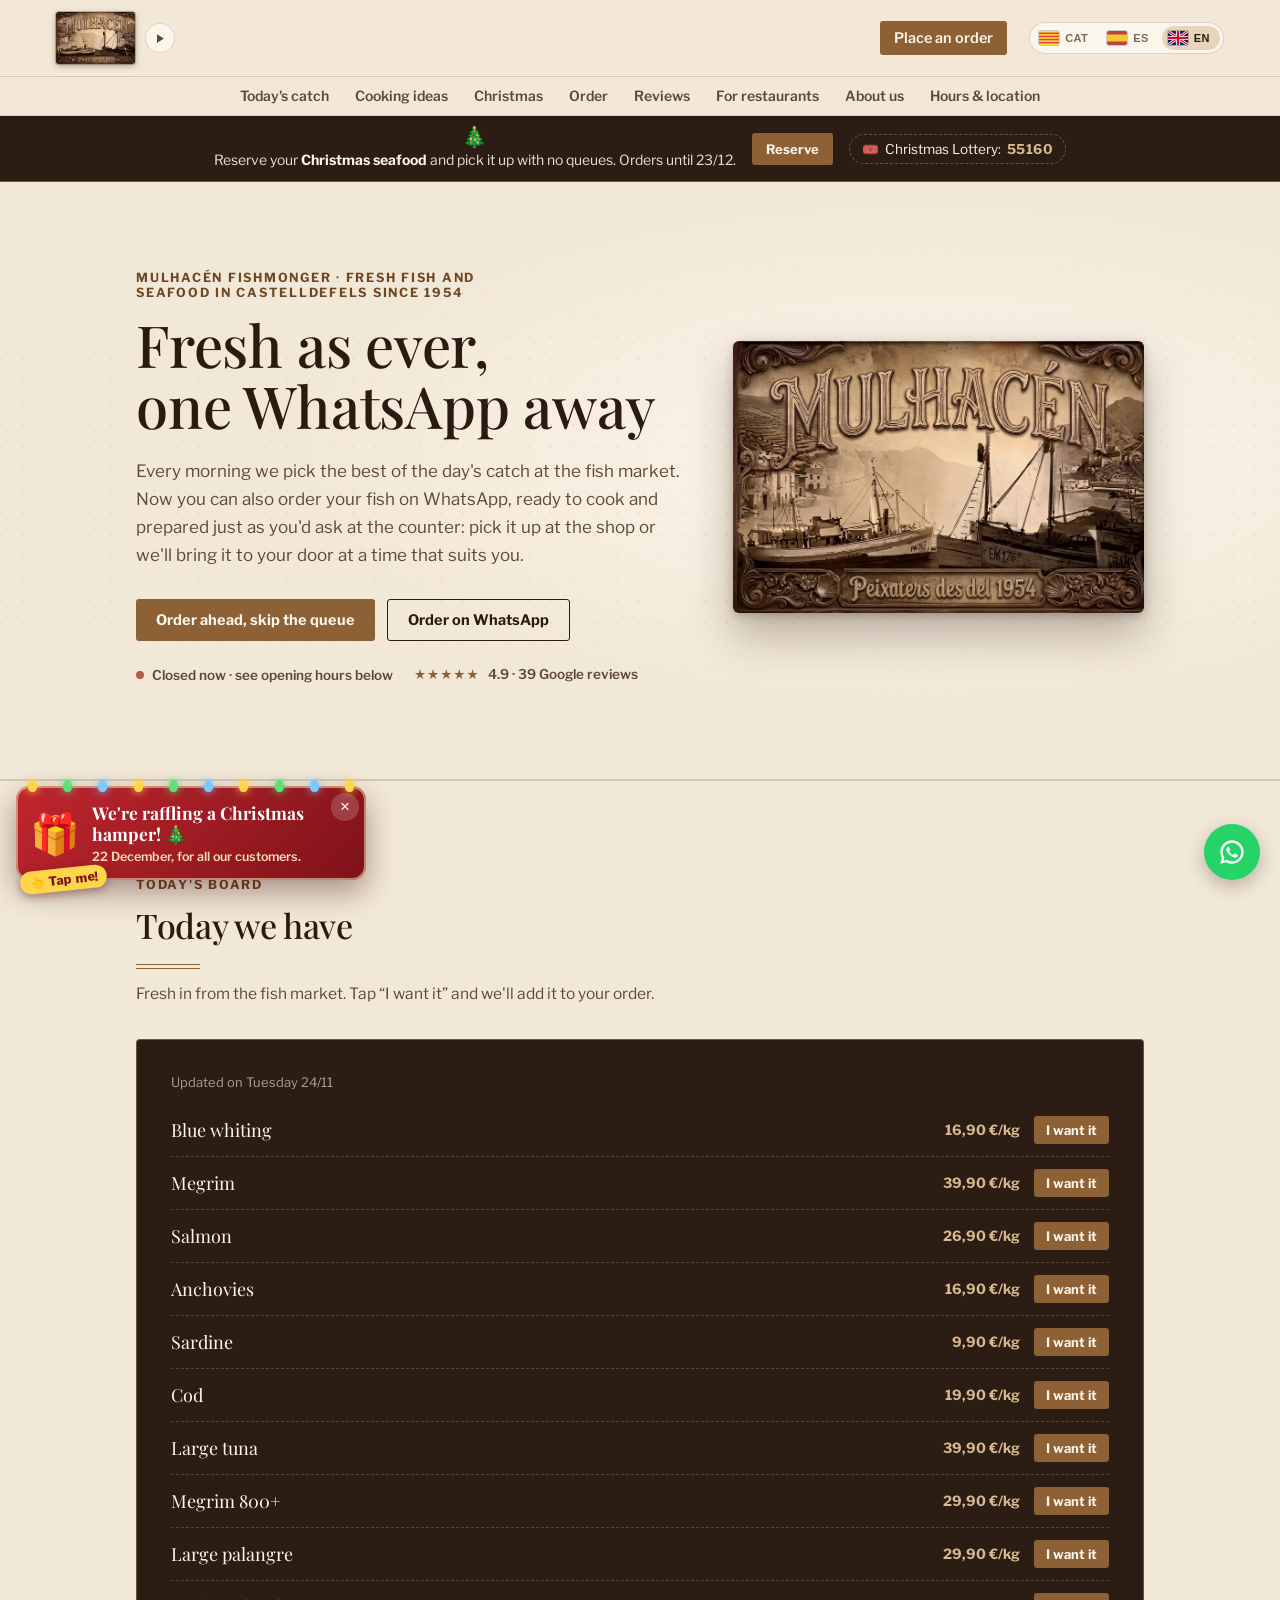
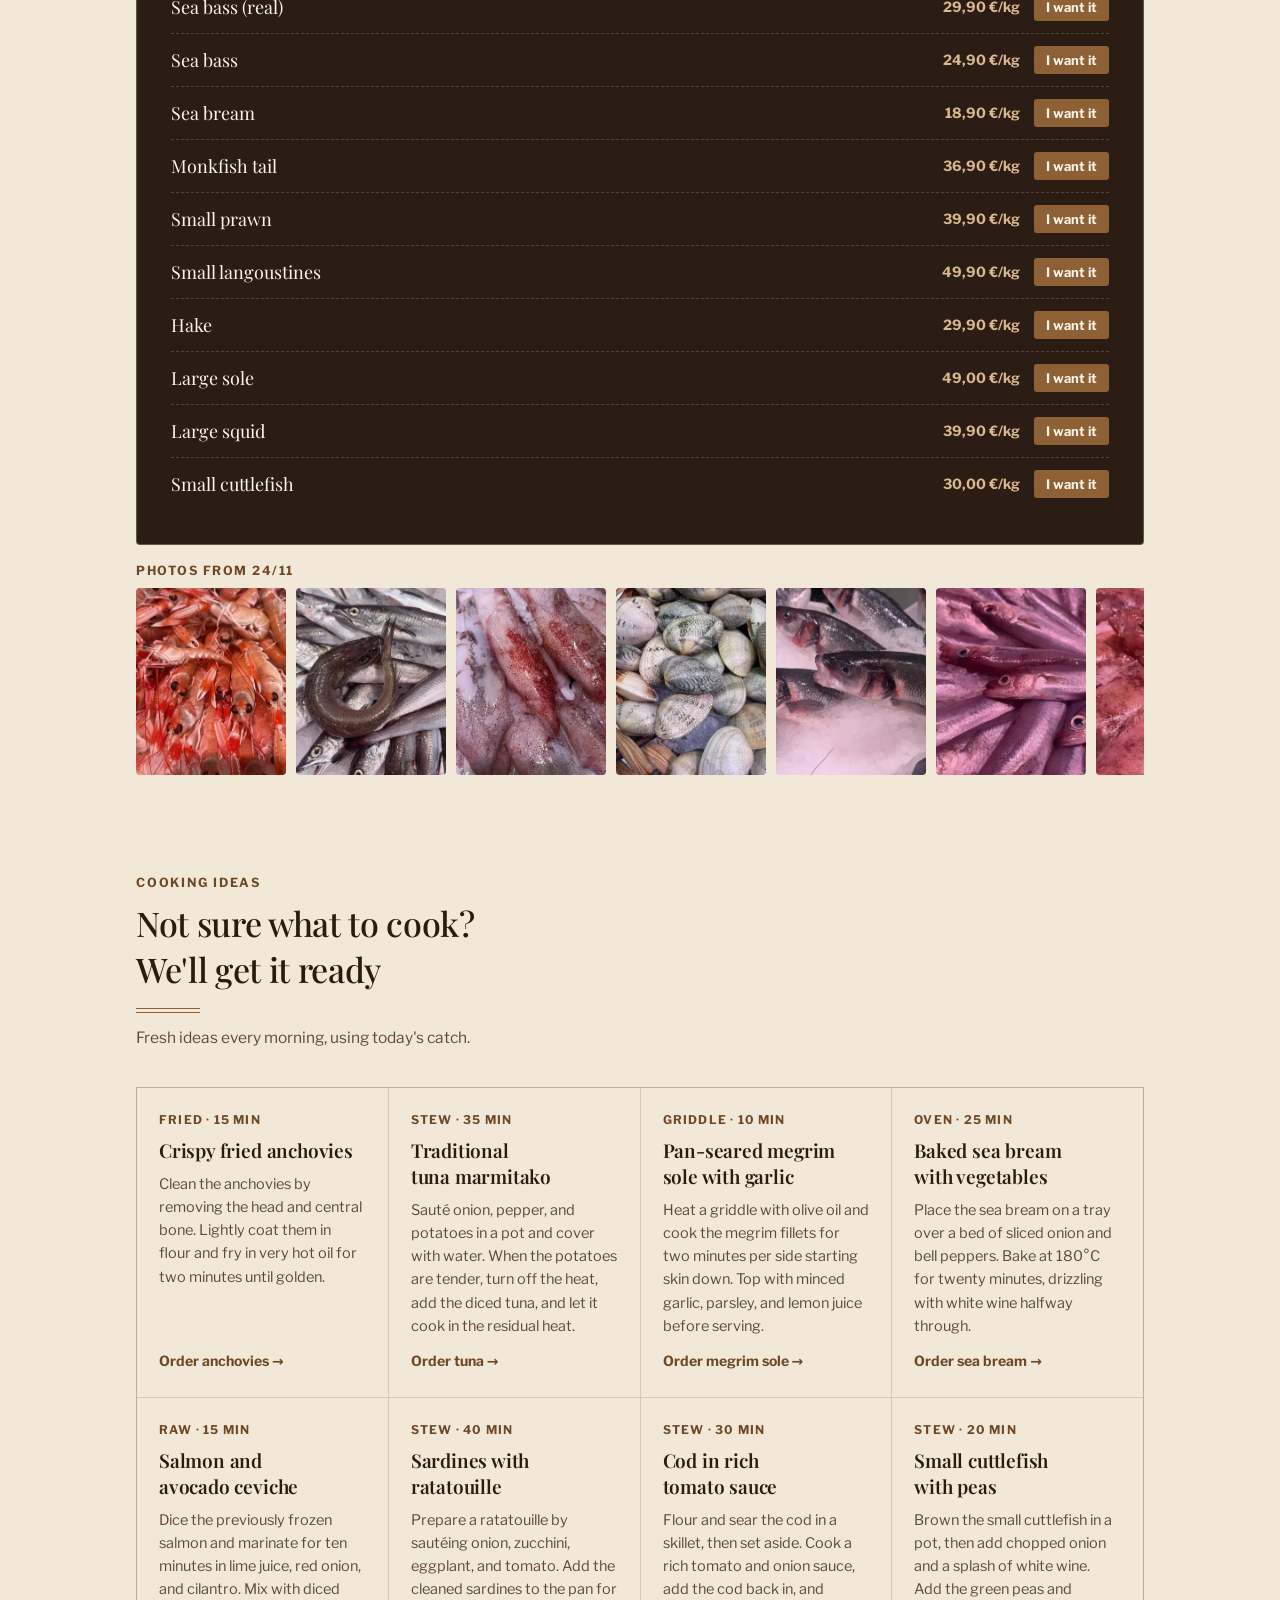
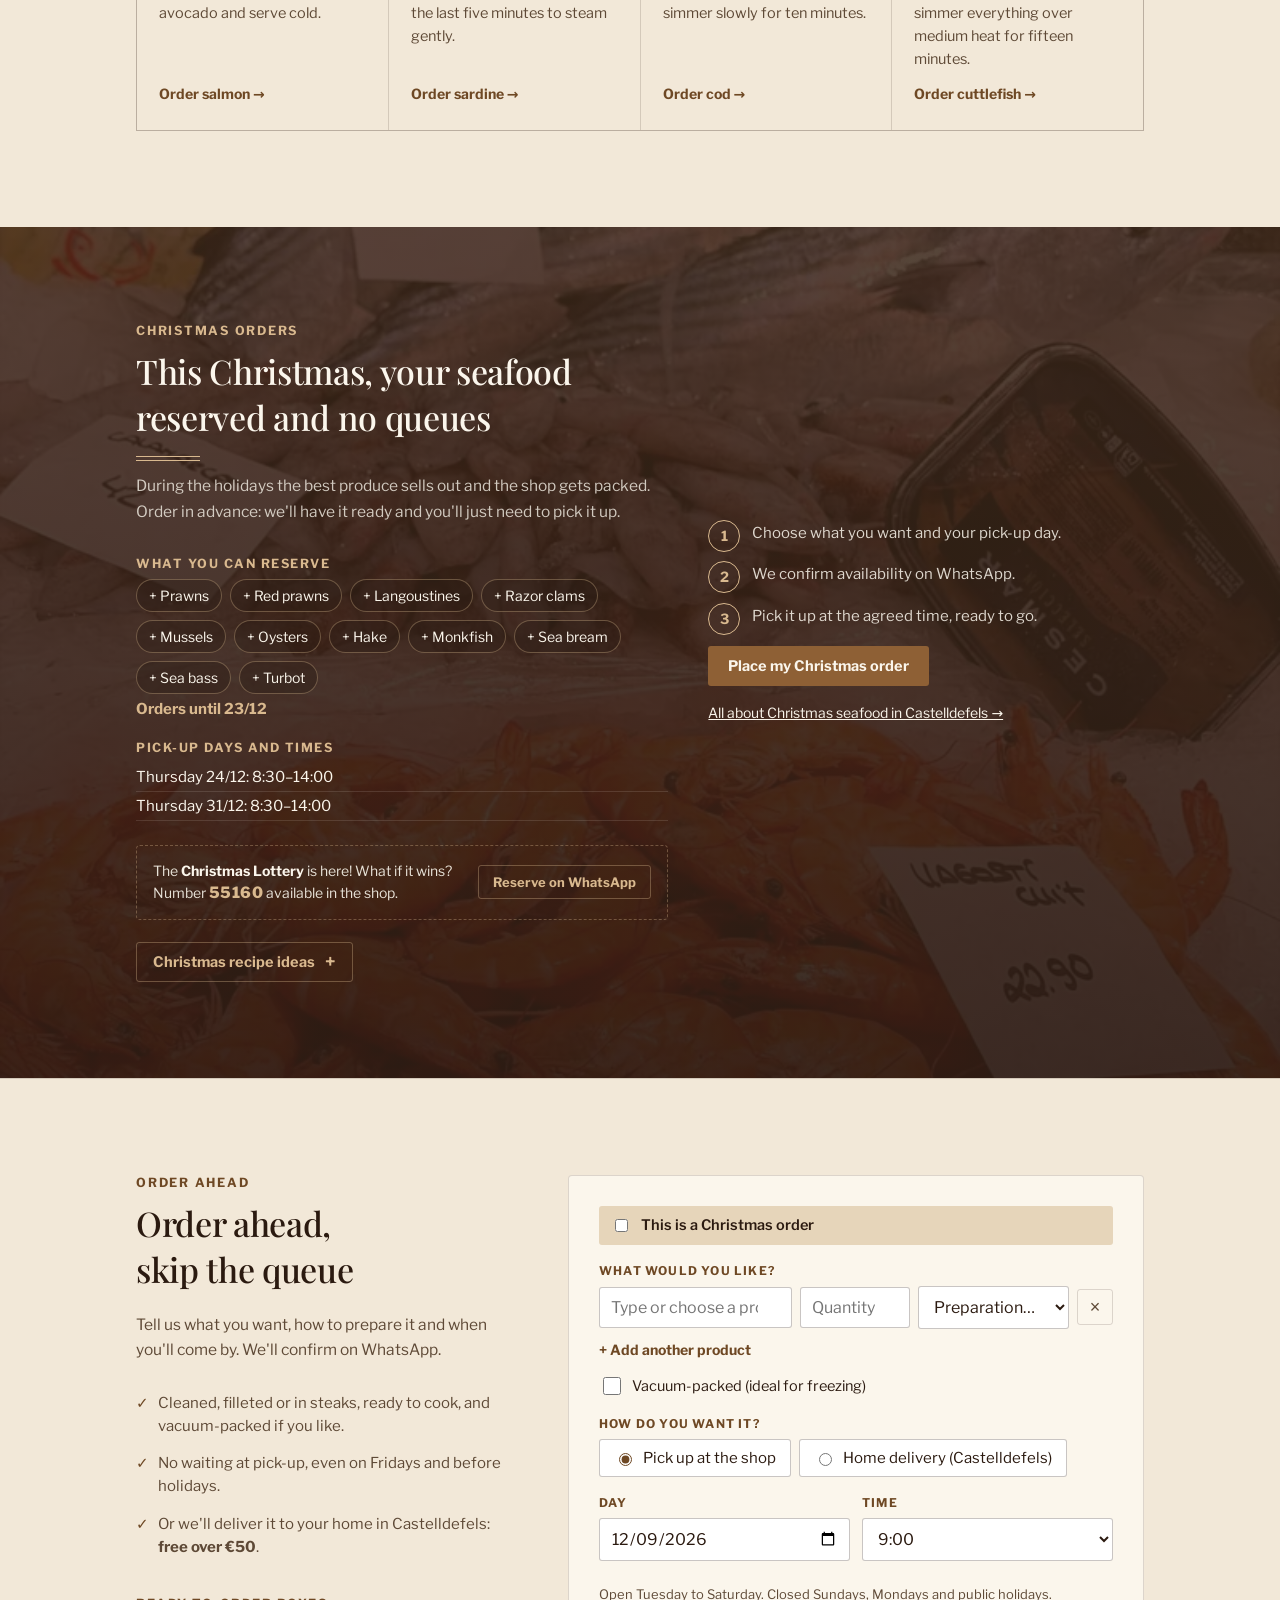
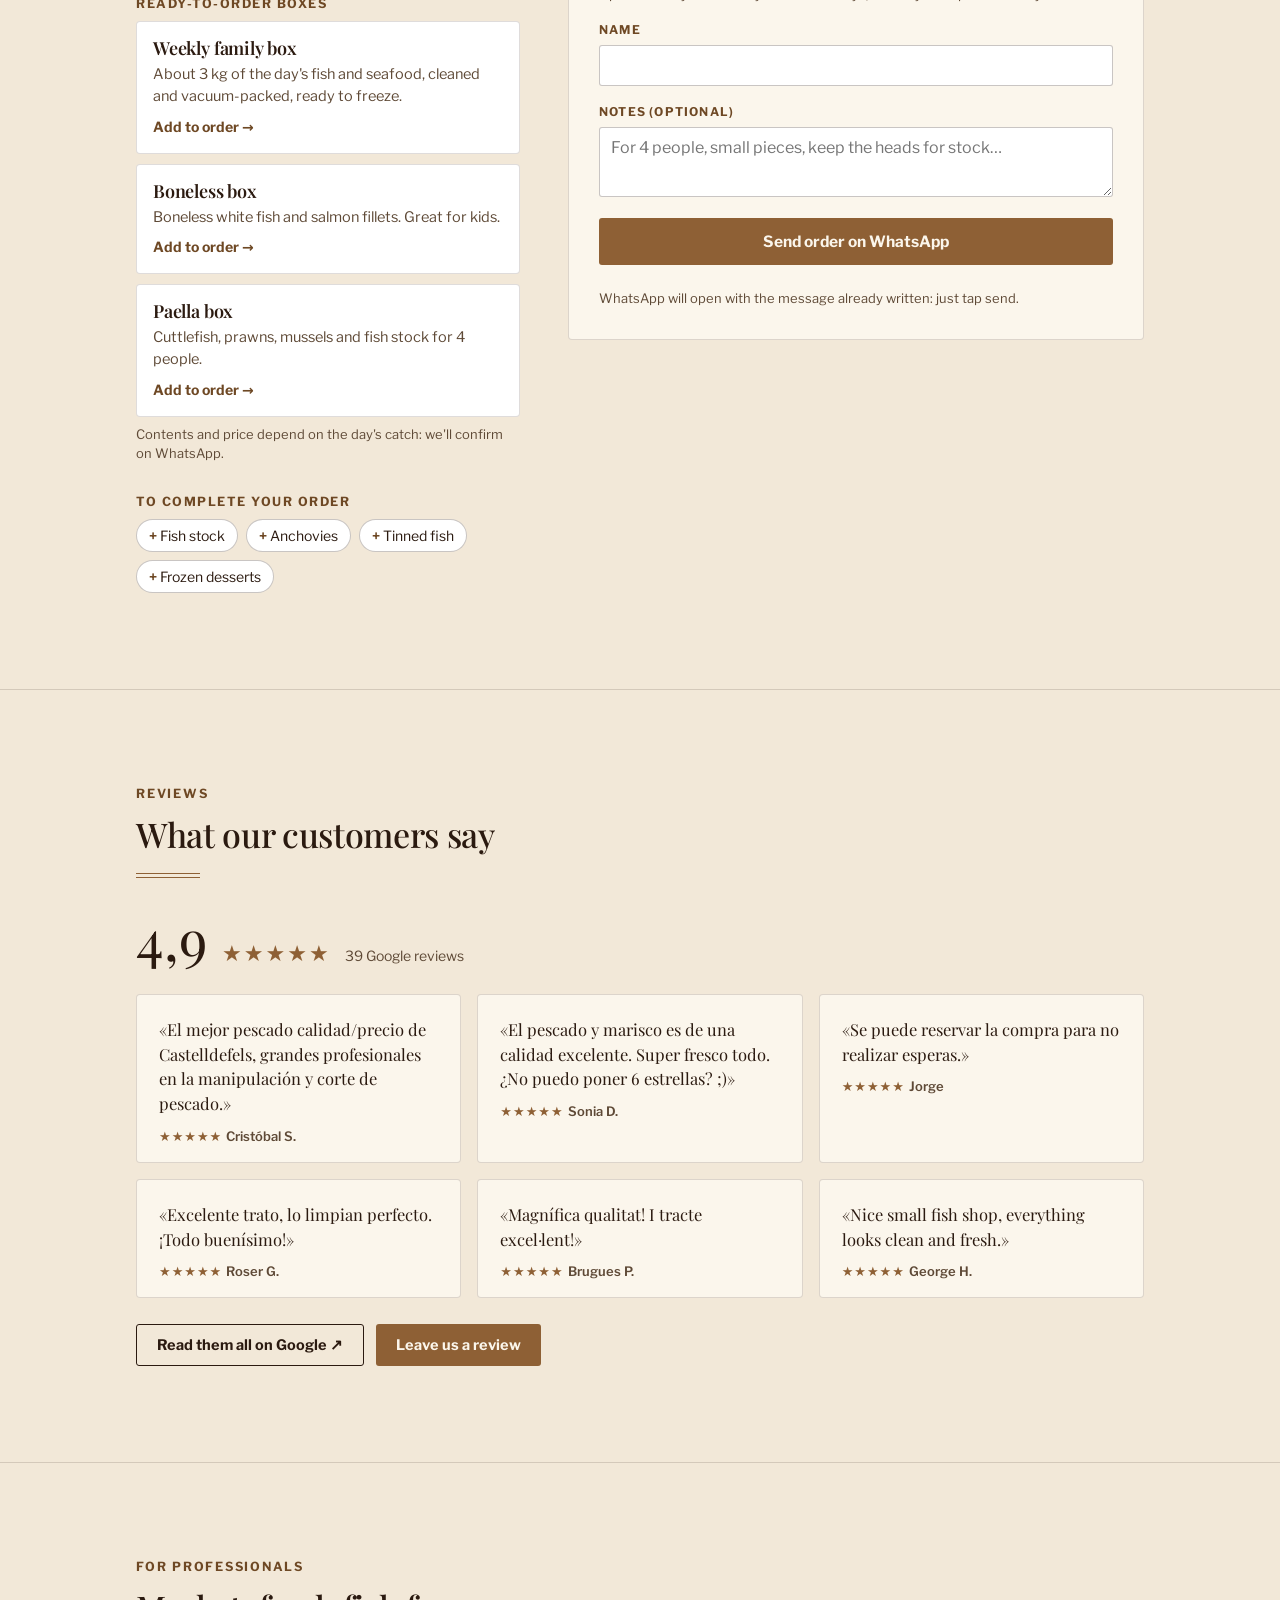
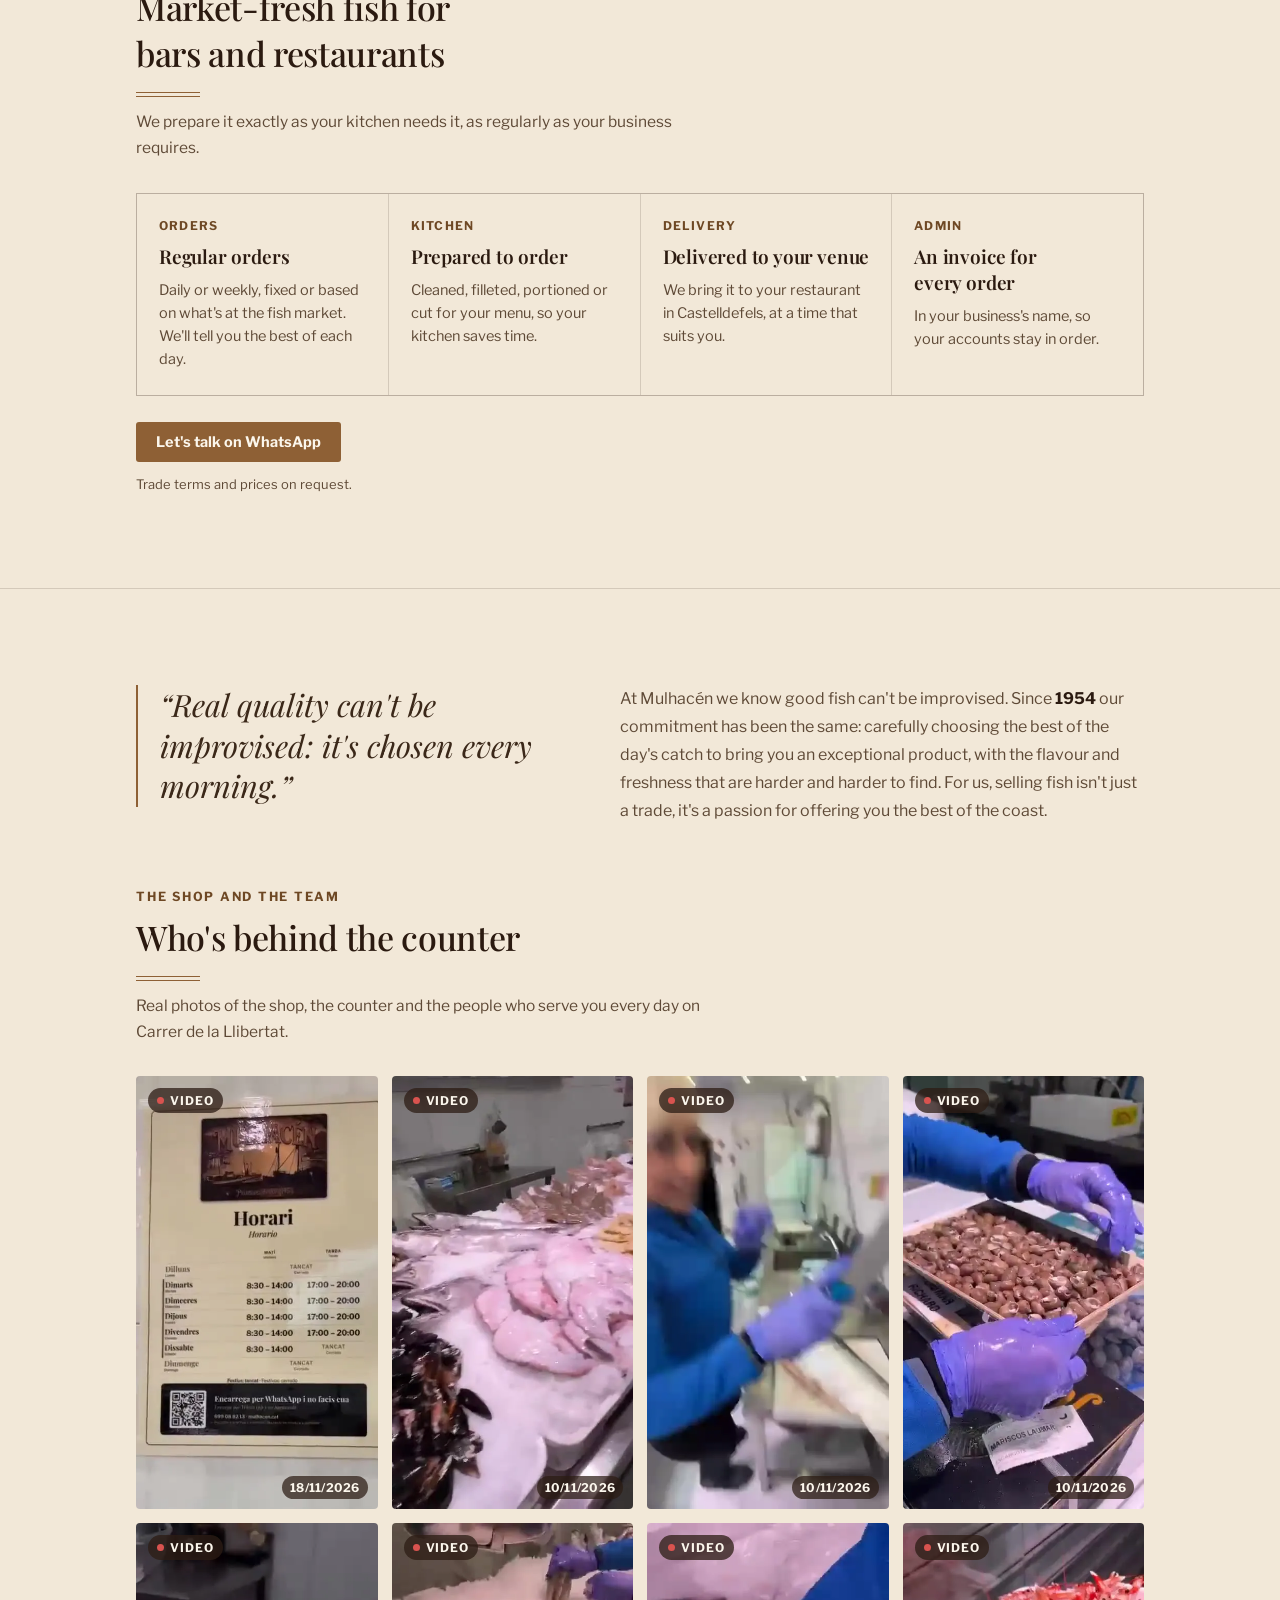
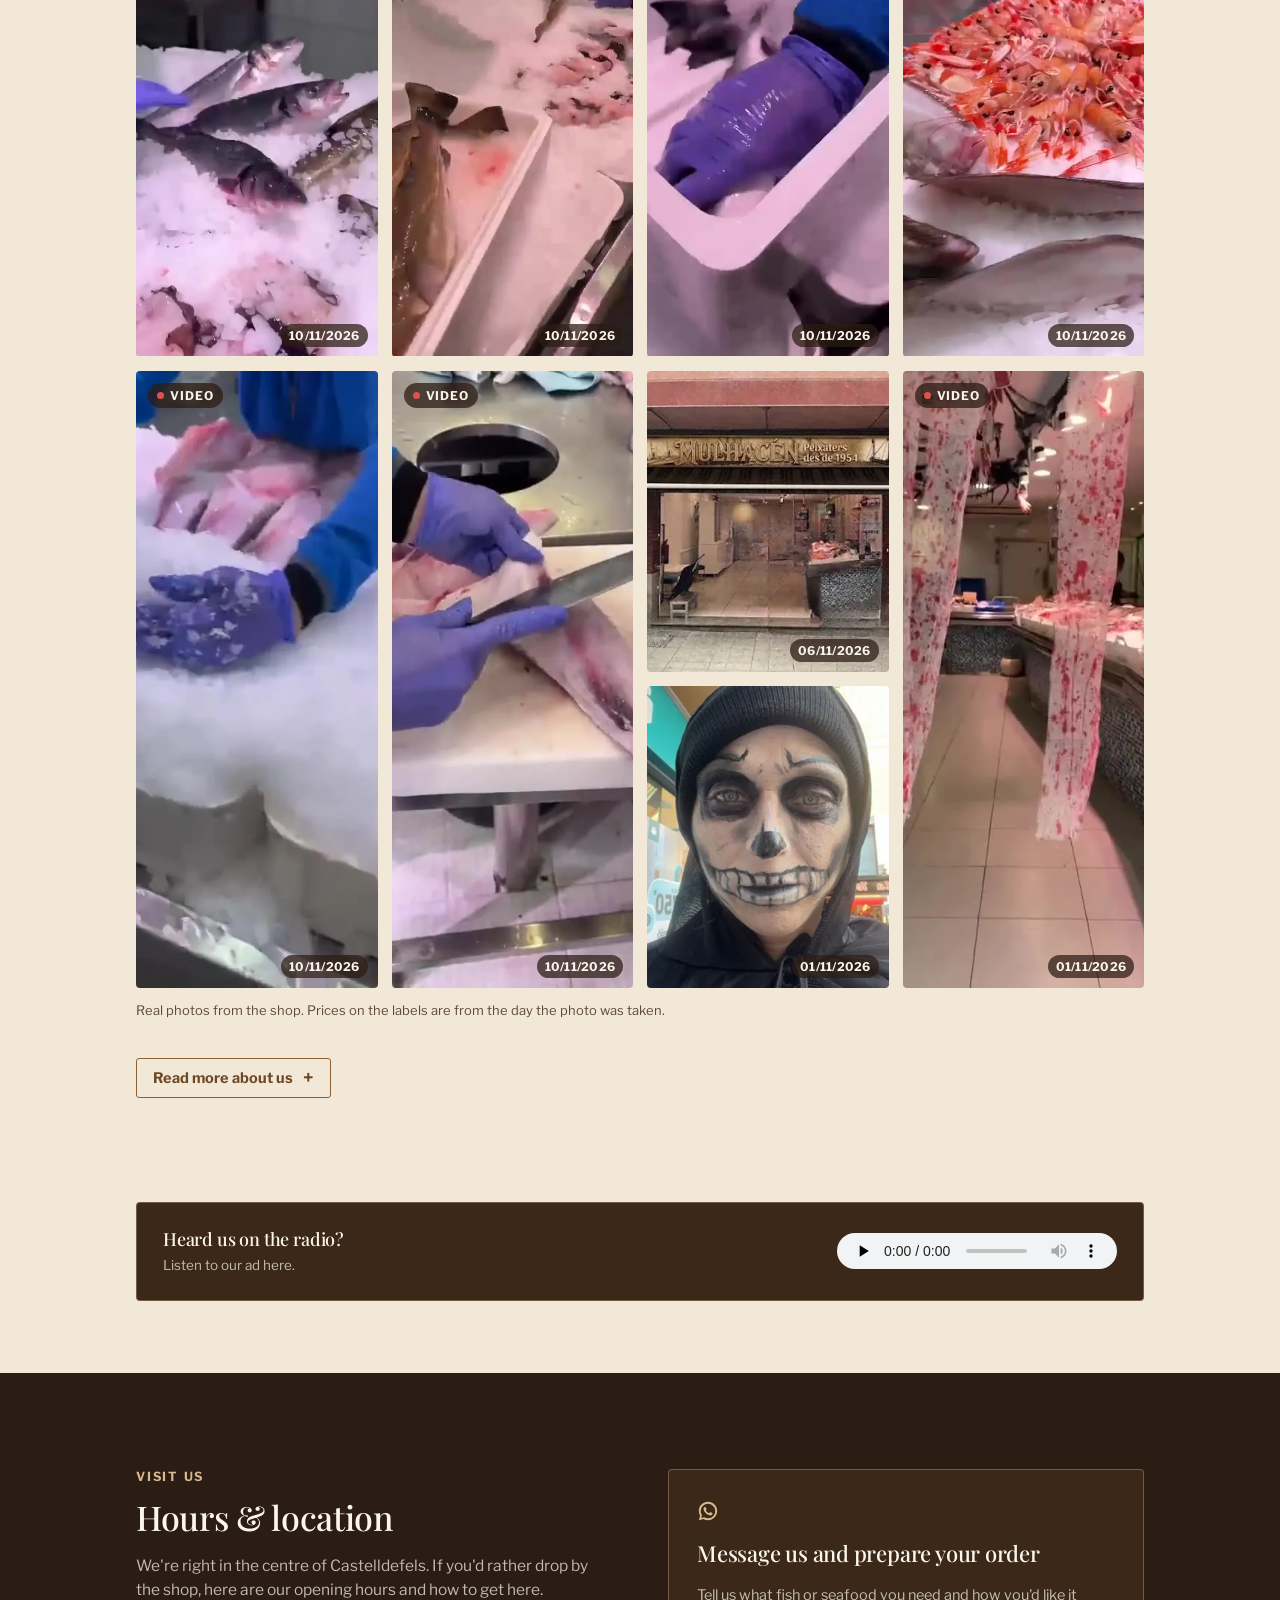
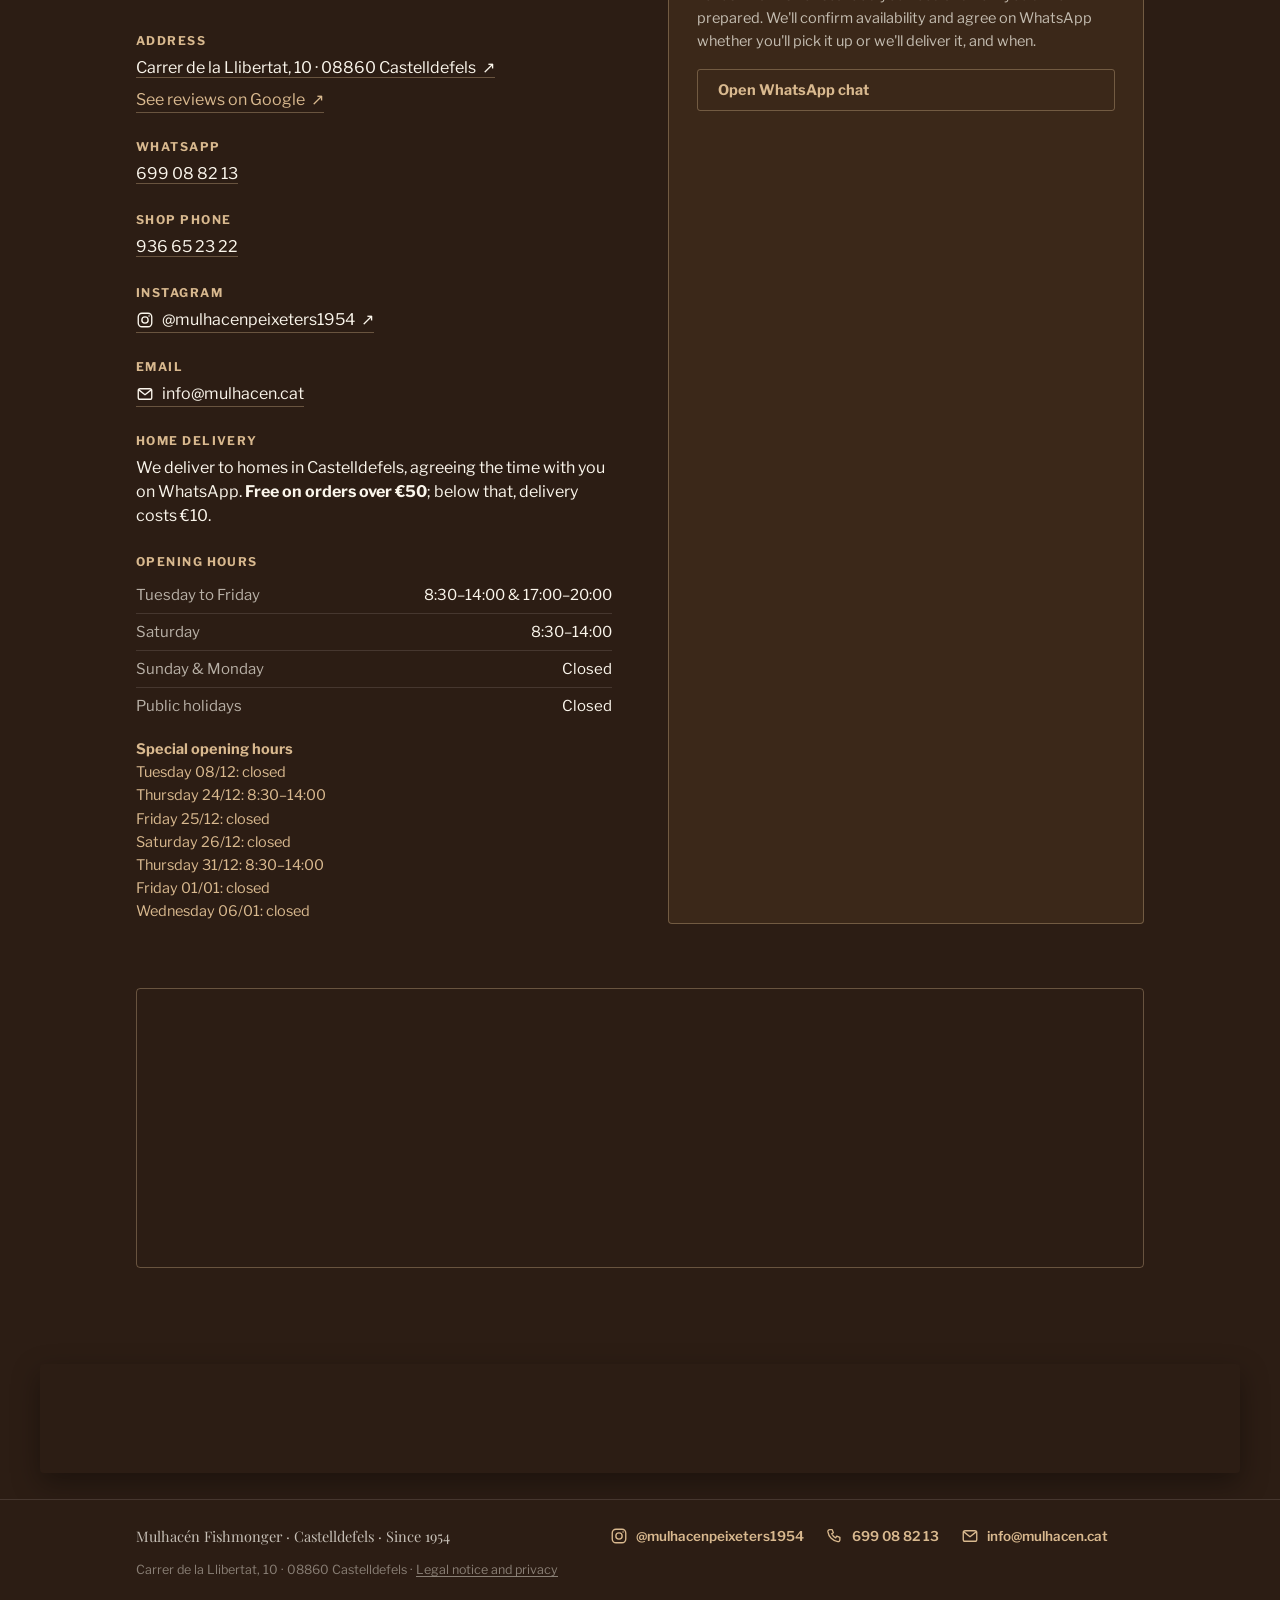
==== en/index.html @ 27bda0c7 "Quitar el script duplicado de horarios especiales (ya lo hace updateStructuredData) Co-Authored-By: " ====
<!doctype html><html lang="en"><head><meta charset=utf8><base href="/"><script>window.LANG_PAGINA="en"</script><script>document.documentElement.classList.add('js')</script><meta name=viewport content="width=device-width,initial-scale=1"><title>Mulhacén Fishmonger · Fresh fish and seafood in Castelldefels</title><link rel="canonical" href="https://mulhacen.cat/en/"><link rel="alternate" hreflang="ca" href="https://mulhacen.cat/"><link rel="alternate" hreflang="es" href="https://mulhacen.cat/es/"><link rel="alternate" hreflang="en" href="https://mulhacen.cat/en/"><link rel="alternate" hreflang="x-default" href="https://mulhacen.cat/"><link rel="preconnect" href="https://fonts.googleapis.com"><link rel="preconnect" href="https://fonts.gstatic.com" crossorigin><link rel="stylesheet" href="https://fonts.googleapis.com/css2?family=Playfair+Display:ital,wght@0,400;0,500;0,600;0,700;1,400;1,500&family=Libre+Franklin:wght@400;500;600;700;800&display=swap"><link rel="icon" href="favicon.ico" sizes="48x48"><link rel="icon" type="image/png" sizes="32x32" href="img/favicon-32.png"><link rel="icon" type="image/png" sizes="192x192" href="img/icon-192.png"><link rel="apple-touch-icon" href="img/apple-touch-icon.png"><meta name="theme-color" content="#2C1D14"><meta name="description" content="Fresh fish and seafood in Castelldefels since 1954. Order on WhatsApp and skip the queue: collect in store or free home delivery over €50."><meta property="og:type" content="website"><meta property="og:locale" content="en_GB"><meta property="og:site_name" content="Peixateria Mulhacén"><meta property="og:title" content="Mulhacén Fishmonger · Fresh fish and seafood in Castelldefels"><meta property="og:description" content="Fresh fish and seafood in Castelldefels since 1954. Order on WhatsApp and skip the queue: collect in store or free home delivery over €50."><meta property="og:url" content="https://mulhacen.cat/en/"><meta property="og:image" content="https://mulhacen.cat/og.jpg"><meta property="og:image:width" content="1200"><meta property="og:image:height" content="630"><meta name="twitter:card" content="summary_large_image"><meta name="twitter:image" content="https://mulhacen.cat/og.jpg"><meta property="og:image:alt" content="Taulell de la Peixateria Mulhacén amb peix i marisc fresc"><script type="application/ld+json" id="ldStore">{"@context":"https://schema.org","@type":"Store","@id":"https://mulhacen.cat/#store","name":"Peixateria Mulhacén","description":"Peixateria a Castelldefels des del 1954. Peix i marisc de llotja, encàrrecs per WhatsApp, recollida a la botiga o lliurament a domicili.","url":"https://mulhacen.cat/","image":"https://mulhacen.cat/og.jpg","telephone":"+34936652322","foundingDate":"1954","address":{"@type":"PostalAddress","streetAddress":"Carrer de la Llibertat, 10","postalCode":"08860","addressLocality":"Castelldefels","addressRegion":"Barcelona","addressCountry":"ES"},"geo":{"@type":"GeoCoordinates","latitude":41.2788385,"longitude":1.9767289},"openingHoursSpecification":[{"@type":"OpeningHoursSpecification","dayOfWeek":["Tuesday","Wednesday","Thursday","Friday"],"opens":"08:30","closes":"14:00"},{"@type":"OpeningHoursSpecification","dayOfWeek":["Tuesday","Wednesday","Thursday","Friday"],"opens":"17:00","closes":"20:00"},{"@type":"OpeningHoursSpecification","dayOfWeek":"Saturday","opens":"08:30","closes":"14:00"}],"areaServed":"Castelldefels","sameAs":["https://share.google/4iYkjqqurM3KNHHqT","https://www.instagram.com/mulhacenpeixeters1954/"],"email":"info@mulhacen.cat","logo":"https://mulhacen.cat/img/mulhacen-logo.jpg","priceRange":"€€","hasMap":"https://www.google.com/maps/place/?q=place_id:ChIJHfs3fCyDpBIRCZyUIs1L600","contactPoint":{"@type":"ContactPoint","telephone":"+34699088213","contactType":"customer service","availableLanguage":["ca","es","en"],"description":"WhatsApp"}}</script><style>:root{color-scheme:light}body{margin:0;padding:0;font:14px -apple-system,BlinkMacSystemFont,sans-serif;background:#faf9f5;color:#141413}img{max-width:100%}[hidden]:not([hidden=until-found]){display:none!important}</style><script data-goatcounter="https://peixaterialadorada.goatcounter.com/count" async src="js/count.js"></script></head><body>
<style>

  :root{
    --cream: #F2E8D8;
    --cream-2: #E6D5BA;
    --paper: #FBF6EC;
    --ink: #2B1A10;
    --ink-soft: #5E4936;
    --marine: #2C1D14;
    --marine-2: #3B2819;
    --marine-3: #4E3622;
    --gold: #8E6035;
    --gold-deep: #6E4824;
    --gold-light: #D9B98F;
    --line: rgba(43,26,16,0.15);
    --line-on-dark: rgba(217,185,143,0.35);
  }

  *{ box-sizing:border-box; }
  html{ scroll-behavior:smooth; overflow-x:clip; }
  section[id]{ scroll-margin-top:122px; }
  body{
    margin:0;
    overflow-x:clip;
    background:var(--cream);
    color:var(--ink);
    font-family:"Libre Franklin", ui-sans-serif, system-ui, sans-serif;
    -webkit-font-smoothing:antialiased;
  }
  h1,h2,h3{
    font-family:"Playfair Display", Georgia, "Times New Roman", serif;
    font-weight:500;
    letter-spacing:-0.01em;
    text-wrap:balance;
    margin:0;
    color:var(--ink);
  }
  p{ margin:0; }
  a{ color:inherit; }
  img{ display:block; }
  .wrap{
    max-width:1120px;
    margin:0 auto;
    padding-left:clamp(20px,5vw,56px);
    padding-right:clamp(20px,5vw,56px);
  }
  .eyebrow{
    font-family:"Libre Franklin", sans-serif;
    font-size:12.5px;
    font-weight:700;
    letter-spacing:0.14em;
    text-transform:uppercase;
    color:var(--gold-deep);
  }
  .eyebrow.on-dark{ color:var(--gold-light); }

  /* ---------- Topbar ---------- */
  .topbar{
    position:sticky; top:0; z-index:40;
    background:rgba(242,232,216,0.92);
    backdrop-filter:saturate(140%) blur(8px);
    border-bottom:1px solid var(--line);
  }
  .topbar-inner{
    display:flex; align-items:center; justify-content:space-between;
    gap:20px; padding:12px clamp(20px,5vw,56px);
  }
  .brandmark{ display:flex; align-items:center; gap:10px; text-decoration:none; }
  .wordmark{ display:block; height:52px; width:auto; border-radius:3px; box-shadow:0 2px 6px rgba(43,26,16,0.35), 0 0 0 1px rgba(43,26,16,0.25); }
  .brand-group{ display:flex; align-items:center; gap:10px; }
  .radio-btn{
    display:flex; align-items:center; justify-content:center;
    width:30px; height:30px; border-radius:50%; border:1px solid var(--line);
    background:var(--paper); color:var(--ink-soft); cursor:pointer; padding:0; flex:none;
  }
  .radio-btn:hover{ border-color:var(--gold); color:var(--gold-deep); }
  .radio-btn svg{ width:15px; height:15px; }
  nav.primary{ display:flex; align-items:center; gap:28px; }
  nav.primary a{
    font-size:14.5px; font-weight:600; text-decoration:none; color:var(--ink-soft);
    padding:6px 2px; border-bottom:1px solid transparent;
  }
  nav.primary a:hover{ color:var(--ink); border-bottom-color:var(--gold); }
  nav.primary a.btn-gold, nav.primary a.btn-gold:hover{ color:var(--paper); border-bottom:none; padding:8px 14px; }
  nav.primary a{ white-space:nowrap; }
  .sections{ border-top:1px solid var(--line); }
  .sections-inner{
    position:relative; display:flex; gap:2px; overflow-x:auto; scrollbar-width:none; -webkit-overflow-scrolling:touch;
    padding:0 clamp(12px,4vw,48px);
    mask-image:linear-gradient(to right, transparent 0, #000 14px, #000 calc(100% - 28px), transparent 100%);
    -webkit-mask-image:linear-gradient(to right, transparent 0, #000 14px, #000 calc(100% - 28px), transparent 100%);
  }
  .sections-inner::-webkit-scrollbar{ display:none; }
  .sections-inner a:first-child{ margin-left:auto; }
  .sections-inner a:last-child{ margin-right:auto; }
  .sections a{
    flex:none; padding:10px 12px 9px; font-size:14px; font-weight:600; white-space:nowrap;
    color:var(--ink-soft); text-decoration:none; border-bottom:2px solid transparent;
    transition:color .15s ease, border-color .15s ease;
  }
  .sections a:hover{ color:var(--ink); }
  .sections a[aria-current="true"]{ color:var(--ink); border-bottom-color:var(--gold); }
  .sections a:focus-visible{ outline:2px solid var(--gold); outline-offset:-2px; }
  @media (max-width:560px){ nav.primary{ display:none; } .topbar-inner{ padding-top:9px; padding-bottom:9px; gap:10px; }
    .wordmark{ height:44px; } .brand-group{ gap:8px; } .lang-btn{ padding:4px 6px; gap:4px; } .lang-btn .code{ display:none; } .sections a{ font-size:13.5px; padding:9px 10px 8px; } }
  .btn{
    display:inline-flex; align-items:center; gap:8px;
    font-family:"Libre Franklin", sans-serif; font-weight:700; font-size:14.5px;
    text-decoration:none; padding:11px 20px; border-radius:3px;
    white-space:nowrap;
  }
  .btn-gold{ background:var(--gold); color:var(--paper); }
  .btn-gold:hover{ background:var(--gold-deep); }
  .btn-outline{
    border:1px solid var(--ink); color:var(--ink); background:transparent;
  }
  .btn-outline:hover{ background:var(--ink); color:var(--paper); }
  .btn-outline-dark{
    border:1px solid var(--line-on-dark); color:var(--gold-light); background:transparent;
  }
  .btn-outline-dark:hover{ background:rgba(217,185,143,0.1); }
  .btn-sm{ padding:8px 14px; font-size:13px; }

  /* ---------- Language switch ---------- */
  .topbar-right{ display:flex; align-items:center; gap:22px; }
  .lang-switch{
    display:flex; align-items:center; gap:3px; padding:3px;
    border:1px solid var(--line); border-radius:20px; background:var(--paper);
    flex:none;
  }
  .lang-btn{
    display:flex; align-items:center; gap:6px;
    border:none; background:transparent; padding:5px 10px 5px 6px; border-radius:16px;
    cursor:pointer; opacity:0.8; transition:opacity .15s ease, background .15s ease;
  }
  .lang-btn:hover{ opacity:1; }
  .lang-btn[aria-pressed="true"]{ opacity:1; background:var(--cream-2); }
  .lang-btn .flag{
    width:20px; height:14px; display:block; border-radius:2px; flex:none;
    box-shadow:0 0 0 1px rgba(43,26,16,0.25);
  }
  .lang-btn .code{
    font-size:11px; font-weight:800; letter-spacing:0.04em; color:var(--ink-soft);
  }
  .lang-btn[aria-pressed="true"] .code{ color:var(--ink); }

  /* ---------- Promo banner ---------- */
  .promo-banner{ background:var(--marine); color:var(--paper); border-bottom:1px solid rgba(217,185,143,0.35); }
  .promo-inner{
    display:flex; align-items:center; justify-content:center; gap:16px; flex-wrap:wrap;
    text-align:center; padding:11px clamp(20px,5vw,56px);
  }
  .promo-message{ display:flex; flex-direction:column; align-items:center; gap:2px; }
  .promo-badge{ font-size:20px; line-height:1; }
  .promo-text{ font-size:14px; color:rgba(250,246,236,0.9); line-height:1.5; }
  .promo-text strong{ color:var(--paper); }
  .promo-number{ font-weight:800; color:var(--gold-light); font-size:15.5px; letter-spacing:0.03em; }

  /* ---------- Hero ---------- */
  .hero{ position:relative; overflow:hidden; border-bottom:1px solid var(--line); }
  .hero-grid{
    display:grid; grid-template-columns:1.15fr 0.85fr; align-items:center;
    gap:40px; padding-top:clamp(48px,7vw,88px); padding-bottom:clamp(56px,8vw,96px);
  }
  .hero-h1 .eyebrow{ display:block; line-height:normal; }
  .hero-title{
    display:block; font-size:clamp(34px,4.6vw,58px); line-height:1.06; margin-top:14px;
  }
  .hero-lead{
    margin-top:20px; font-size:17px; line-height:1.65; color:var(--ink-soft);
    max-width:46ch;
  }
  .hero-actions{ display:flex; flex-wrap:wrap; gap:12px; margin-top:30px; }
  .status-badge{
    display:inline-flex; align-items:center; gap:8px; margin-top:26px;
    font-size:13.5px; font-weight:600; color:var(--ink-soft);
  }
  .status-dot{ width:8px; height:8px; border-radius:50%; background:var(--ink-soft); flex:none; }
  .status-dot.open{ background:#4C8B5F; }
  .status-dot.closed{ background:#B25A45; }
  .hero-visual{
    position:relative; display:flex; align-items:center; justify-content:center;
  }
  .hero-visual .plate{
    width:min(100%,470px);
    display:flex; align-items:center; justify-content:center;
  }
  .hero-visual img{
    width:100%; height:auto; border-radius:6px;
    box-shadow:0 22px 44px rgba(43,26,16,0.30), 0 3px 8px rgba(43,26,16,0.22);
  }
  .hero{ background:radial-gradient(ellipse 70% 60% at 72% 45%, rgba(255,250,240,0.75), rgba(255,250,240,0) 70%), var(--cream); }
  .section-head h2::after, .features-head h2::after{
    content:""; display:block; width:64px; height:3px; margin-top:16px;
    border-top:1px solid var(--gold); border-bottom:1px solid var(--gold);
  }
  .nadal .section-head h2::after, .contact h2::after{ border-color:var(--gold-light); }
  .scale-field{
    position:absolute; inset:0; pointer-events:none; opacity:0.5;
    background-image: radial-gradient(circle at 1px 1px, rgba(142,96,53,0.16) 1.4px, transparent 1.4px);
    background-size:22px 22px;
    mask-image:linear-gradient(to bottom, transparent, black 30%, black 70%, transparent);
  }

  /* ---------- Story ---------- */
  .story{ padding:clamp(56px,8vw,96px) 0; border-top:1px solid var(--line); }
  .story-grid{
    display:grid; grid-template-columns:0.9fr 1.1fr; gap:56px; align-items:start;
  }
  .story-quote{
    font-family:"Playfair Display", Georgia, serif; font-style:italic; font-weight:400;
    font-size:clamp(24px,2.4vw,32px); line-height:1.32; color:var(--marine-2);
    border-left:2px solid var(--gold); padding-left:22px;
  }
  .story-body p{ font-size:16px; line-height:1.75; color:var(--ink-soft); }
  .story-body p + p{ margin-top:16px; }
  .story-body strong{ color:var(--ink); font-weight:700; }

  /* ---------- Features ---------- */
  .features{ padding:0 0 clamp(56px,8vw,96px); }
  .features-head{ max-width:56ch; margin-bottom:36px; }
  .features-head h2{ font-size:clamp(26px,3vw,34px); margin-top:10px; }
  .feature-row{
    display:grid; grid-template-columns:repeat(3,1fr); gap:1px;
    background:var(--line); border:1px solid var(--line);
  }
  .feature{ background:var(--cream); padding:28px 26px 30px; }
  .feature .icon{ width:34px; height:34px; }
  .feature h3{ font-size:19px; margin-top:18px; font-weight:600; }
  .feature p{ font-size:14.5px; line-height:1.6; color:var(--ink-soft); margin-top:10px; }

  /* ---------- Contact (dark) ---------- */
  .contact{ background:var(--marine); color:var(--paper); }
  .contact .wrap{ padding:clamp(56px,8vw,96px) clamp(20px,5vw,56px); }
  .contact-grid{ display:grid; grid-template-columns:1fr 1fr; gap:56px; }
  .contact h2{ color:var(--paper); font-size:clamp(26px,3vw,34px); margin-top:10px; }
  .contact-lead{ color:rgba(250,246,236,0.72); font-size:15.5px; line-height:1.6; margin-top:14px; max-width:42ch; }

  .infoblock{ margin-top:30px; }
  .infoblock + .infoblock{ margin-top:26px; }
  .infoblock .label{
    font-size:12px; font-weight:700; letter-spacing:0.12em; text-transform:uppercase;
    color:var(--gold-light); margin-bottom:8px;
  }
  .infoblock .value{ font-size:16px; line-height:1.5; }
  .infoblock a.value{ text-decoration:none; border-bottom:1px solid var(--line-on-dark); }
  .infoblock a.value:hover{ border-bottom-color:var(--gold-light); }

  table.hours{ width:100%; border-collapse:collapse; margin-top:6px; }
  table.hours td{
    padding:9px 0; font-size:15px; border-top:1px solid rgba(250,246,236,0.12);
    font-variant-numeric:tabular-nums;
  }
  table.hours tr:first-child td{ border-top:none; }
  table.hours td.day{ color:rgba(250,246,236,0.68); width:46%; }
  table.hours td.time{ text-align:right; color:var(--paper); }

  .whatsapp-card{
    background:var(--marine-2); border:1px solid var(--line-on-dark);
    border-radius:4px; padding:30px 28px; display:flex; flex-direction:column; gap:16px;
  }
  .whatsapp-card h3{ font-family:"Playfair Display", Georgia, serif; font-weight:500; font-size:22px; color:var(--paper); }
  .whatsapp-card p{ font-size:14.5px; line-height:1.6; color:rgba(250,246,236,0.72); }
  .wa-icon{ width:22px; height:22px; }

  .reviews-link{
    display:inline-block; margin-top:8px; font-size:14px; color:var(--gold-light);
  }

  .map-embed{ grid-column:1 / -1; margin-top:8px; }
  .map-embed iframe{
    width:100%; height:280px; border:1px solid var(--line-on-dark); border-radius:4px; display:block;
  }

  .radio-card{
    grid-column:1 / -1; margin-top:8px; background:var(--marine-2); border:1px solid var(--line-on-dark);
    border-radius:4px; padding:24px 26px; display:flex; align-items:center; justify-content:space-between;
    gap:22px; flex-wrap:wrap;
  }
  .radio-card-text h3{ font-family:"Playfair Display", Georgia, serif; font-weight:500; font-size:18px; color:var(--paper); margin:0 0 4px; }
  .radio-card-text p{ font-size:13.5px; line-height:1.5; color:rgba(250,246,236,0.72); margin:0; }
  .radio-card audio{ height:36px; max-width:280px; width:100%; }

  /* ---------- Footer ---------- */
  .foot-banner{ background:var(--marine); padding:0 clamp(12px,3vw,40px) 26px; }
  .foot-banner picture{ display:block; max-width:1200px; margin:0 auto; }
  .foot-banner img{ display:block; width:100%; height:auto; border-radius:4px; box-shadow:0 10px 28px rgba(0,0,0,0.35); }
  footer{ background:var(--marine); border-top:1px solid rgba(250,246,236,0.12); }
  footer .wrap{
    padding:26px clamp(20px,5vw,56px);
    display:flex; align-items:center; justify-content:space-between; gap:16px; flex-wrap:wrap;
  }
  .foot-brand{ display:flex; align-items:center; gap:10px; }
  .foot-brand span{ font-family:"Playfair Display", Georgia, serif; font-size:14.5px; color:rgba(250,246,236,0.75); }
  footer .fineprint{ font-size:12.5px; color:rgba(250,246,236,0.45); }
  .ig-link{ display:inline-flex; align-items:center; gap:8px; }
  .ig-link svg, .foot-ig svg{ width:18px; height:18px; flex:none; }
  .foot-ig{
    display:inline-flex; align-items:center; gap:8px; font-size:13.5px; font-weight:600;
    color:var(--gold-light); text-decoration:none;
  }
  .foot-ig:hover{ color:var(--paper); }
  .foot-links{ display:flex; flex-wrap:wrap; align-items:center; gap:10px 22px; }
  .foot-legal{ background:none; border:0; padding:0; font:inherit; color:inherit; text-decoration:underline; text-underline-offset:2px; cursor:pointer; }
  .foot-legal:hover{ color:var(--paper); }
  .legal-dlg{
    border:0; padding:0; width:min(720px, calc(100% - 24px)); max-height:calc(100% - 24px); border-radius:14px;
    overflow:hidden auto; background:var(--paper); color:var(--ink); box-shadow:0 30px 80px rgba(0,0,0,0.45);
  }
  .legal-dlg::backdrop{ background:rgba(20,12,8,0.72); }
  .legal-in{ padding:34px clamp(20px,5vw,44px) 28px; }
  .legal-in h2{ font-family:"Playfair Display", Georgia, serif; font-size:clamp(24px,3vw,30px); margin:0 40px 18px 0; }
  .legal-in h3{ font-size:15.5px; margin:20px 0 6px; color:var(--gold); }
  .legal-in p{ font-size:15px; line-height:1.6; margin:0 0 8px; }
  .legal-in a{ color:var(--gold); }
  .legal-x{
    position:sticky; top:12px; float:right; margin:12px 12px 0 0; width:36px; height:36px; border-radius:50%; border:0; padding:0;
    background:rgba(43,26,16,0.08); color:var(--ink); font-size:22px; line-height:36px; cursor:pointer;
  }
  .legal-x:hover{ background:rgba(43,26,16,0.16); }
  footer .wrap{ padding-right:max(clamp(20px,5vw,56px), 92px); }

  /* ---------- Floating WhatsApp ---------- */
  .wa-float{
    position:fixed; right:20px; bottom:20px; z-index:50;
    width:56px; height:56px; border-radius:50%;
    background:#25D366; display:flex; align-items:center; justify-content:center;
    text-decoration:none; box-shadow:0 6px 18px rgba(44,29,20,0.28);
  }
  .wa-float:hover{ background:#1EBE5A; }
  @media (max-width:640px){ .escrivint .wa-float, .escrivint .pan-mini, .escrivint .pan-teaser{ visibility:hidden; } }
  .wa-float svg{ width:28px; height:28px; fill:#fff; }

  .section{ padding:clamp(56px,8vw,96px) 0; border-top:1px solid var(--line); }
  .section-head{ max-width:60ch; margin-bottom:32px; }
  .section-head h2{ font-size:clamp(26px,3vw,34px); margin-top:10px; }
  .section-head p.lead{ margin-top:12px; font-size:15.5px; line-height:1.65; color:var(--ink-soft); }

  .rating-line{
    display:inline-flex; align-items:center; gap:8px; margin-top:14px; margin-left:18px;
    font-size:13.5px; font-weight:600; color:var(--ink-soft); text-decoration:none;
  }
  .rating-line .stars{ color:var(--gold); letter-spacing:1px; }
  .rating-line:hover{ color:var(--ink); }

  /* ---------- Avui tenim ---------- */
  .board{
    background:var(--marine); color:var(--paper); border-radius:4px;
    padding:clamp(22px,3vw,34px); border:1px solid var(--line-on-dark);
  }
  .board-date{ font-size:13px; color:rgba(250,246,236,0.6); margin-bottom:14px; }
  .board-list{ list-style:none; margin:0; padding:0; }
  .board-item{
    display:flex; align-items:center; justify-content:space-between; gap:14px;
    padding:12px 0; border-top:1px dashed rgba(250,246,236,0.18);
  }
  .board-item:first-child{ border-top:none; }
  .board-item > div:first-child{ flex:1; min-width:0; overflow-wrap:anywhere; }
  .board-name{ font-family:"Playfair Display", Georgia, serif; font-size:18px; }
  .board-note{ display:block; font-size:13px; color:rgba(250,246,236,0.62); margin-top:2px; }
  .board-right{ display:flex; align-items:center; gap:14px; flex:none; }
  .board-price{ font-weight:700; color:var(--gold-light); font-variant-numeric:tabular-nums; white-space:nowrap; }
  .board-empty{ font-size:15px; line-height:1.6; color:rgba(250,246,236,0.8); }
  .board-empty a{ color:var(--gold-light); }
  .board .btn-sm{ padding:6px 12px; }

  /* ---------- Encàrrec ---------- */
  .order-grid{ display:grid; grid-template-columns:0.8fr 1.2fr; gap:48px; align-items:start; }
  .order-perks{ list-style:none; margin:22px 0 0; padding:0; }
  .order-perks li{ position:relative; font-size:15px; line-height:1.55; color:var(--ink-soft); padding:7px 0 7px 22px; }
  .order-perks li::before{ content:"✓"; position:absolute; left:0; top:7px; color:var(--gold-deep); font-weight:800; }
  .order-sub{ margin:30px 0 10px; font-size:12.5px; font-weight:700; letter-spacing:0.12em; text-transform:uppercase; color:var(--gold-deep); }
  .lots{ display:grid; gap:10px; }
  .lot{ border:1px solid var(--line); border-radius:4px; background:#fff; padding:14px 16px; }
  .lot h3{ font-family:"Playfair Display", Georgia, serif; font-size:18px; font-weight:600; color:var(--ink); }
  .lot p{ margin-top:4px; font-size:14.5px; line-height:1.5; color:var(--ink-soft); }
  .lot .link-btn{ margin-top:6px; }
  .lots-note{ margin-top:8px; font-size:13px; line-height:1.5; color:var(--ink-soft); }
  .extras{ display:flex; flex-wrap:wrap; gap:8px; }
  .extra{
    font:inherit; font-size:14px; padding:7px 12px; border-radius:20px; cursor:pointer;
    border:1px solid rgba(43,26,16,0.25); background:#fff; color:var(--ink);
  }
  .extra:hover{ border-color:var(--gold-deep); color:var(--gold-deep); }
  .extra::before{ content:"+ "; color:var(--gold-deep); font-weight:700; }
  .check-line{ display:flex; align-items:center; gap:8px; margin-top:12px; font-size:14.5px; cursor:pointer; }
  .check-line input{ accent-color:var(--gold-deep); width:18px; height:18px; }
  .order-form{
    background:var(--paper); border:1px solid var(--line); border-radius:4px;
    padding:clamp(20px,3vw,30px); display:flex; flex-direction:column; gap:18px;
  }
  .order-form fieldset{ border:none; margin:0; padding:0; min-width:0; }
  .order-form legend, .order-form label.fl{
    display:block; font-size:12px; font-weight:700; letter-spacing:0.1em; text-transform:uppercase;
    color:var(--gold-deep); margin-bottom:8px; padding:0;
  }
  .order-form input[type=text], .order-form input[type=date], .order-form select, .order-form textarea{
    width:100%; font:inherit; font-size:16px; color:var(--ink); background:#fff;
    border:1px solid rgba(43,26,16,0.25); border-radius:3px; padding:10px 11px;
  }
  .order-form textarea{ min-height:70px; resize:vertical; }
  .order-form input:focus, .order-form select:focus, .order-form textarea:focus{ outline:2px solid var(--gold-light); border-color:var(--gold); }
  .item-row{ display:grid; grid-template-columns:1.4fr 0.8fr 1.1fr auto; gap:8px; margin-bottom:8px; align-items:center; }
  .item-del{
    width:36px; height:36px; border:1px solid var(--line); background:transparent; border-radius:3px;
    cursor:pointer; color:var(--ink-soft); font-size:18px; line-height:1;
  }
  .item-del:hover{ border-color:#B25A45; color:#B25A45; }
  .link-btn{
    background:none; border:none; padding:4px 0; font:inherit; font-size:14px; font-weight:700;
    color:var(--gold-deep); cursor:pointer;
  }
  .link-btn:hover{ text-decoration:underline; }
  .seg{ display:flex; gap:8px; flex-wrap:wrap; }
  .seg label{
    display:flex; align-items:center; gap:8px; cursor:pointer; font-size:15px;
    border:1px solid rgba(43,26,16,0.25); border-radius:3px; padding:9px 14px; background:#fff;
  }
  .seg input{ accent-color:var(--gold-deep); }
  .two-col{ display:grid; grid-template-columns:1fr 1fr; gap:12px; }
  .form-hint{ font-size:13px; line-height:1.5; color:var(--ink-soft); margin-top:6px; }
  .form-error{ font-size:14px; color:#B25A45; font-weight:600; }
  .order-form .btn{ justify-content:center; border:none; cursor:pointer; font-size:15.5px; padding:14px 20px; white-space:normal; text-align:center; }
  .order-grid > *{ min-width:0; }
  .nadal-flag{
    display:flex; align-items:center; gap:10px; font-size:14.5px; font-weight:600;
    background:var(--cream-2); padding:10px 12px; border-radius:3px;
  }

  /* ---------- Taulell (galeria) ---------- */
  .gallery-banner{
    position:relative; margin:0 0 14px; border-radius:4px; overflow:hidden; background:var(--marine);
    aspect-ratio:2 / 1;
  }
  .gallery-banner img{ width:100%; height:100%; object-fit:cover; }
  .gallery-banner figcaption{
    position:absolute; left:0; right:0; bottom:0; padding:60px clamp(18px,3vw,32px) clamp(16px,2.4vw,26px);
    background:linear-gradient(to top, rgba(44,29,20,0.88), rgba(44,29,20,0));
    font-family:"Playfair Display", Georgia, serif; font-style:italic; font-size:clamp(20px,2.6vw,30px); color:var(--paper);
  }
  .shop-gallery{ margin-top:clamp(40px,6vw,64px); margin-bottom:clamp(24px,4vw,40px); }
  .gallery{ display:grid; grid-template-columns:repeat(4,1fr); gap:14px; grid-auto-flow:dense; }
  .tile{
    position:relative; margin:0; border-radius:4px; overflow:hidden; background:var(--marine);
    aspect-ratio:4 / 5; cursor:zoom-in; border:none; padding:0; display:block; width:100%; font:inherit;
  }
  .tile img, .tile video{ width:100%; height:100%; object-fit:cover; display:block; transition:transform .6s ease; }
  .tile:hover img, .tile:focus-visible img{ transform:scale(1.04); }
  .tile:focus-visible{ outline:2px solid var(--gold); outline-offset:3px; }
  .tile .cap{
    position:absolute; left:0; right:0; bottom:0; padding:40px 14px 12px; text-align:left;
    background:linear-gradient(to top, rgba(44,29,20,0.85), rgba(44,29,20,0));
    font-family:"Playfair Display", Georgia, serif; font-size:16px; color:var(--paper);
  }
  .tile-video{ grid-row:span 2; aspect-ratio:auto; cursor:zoom-in; }
  .tile-video .badge{
    position:absolute; top:12px; left:12px; display:flex; align-items:center; gap:6px;
    background:rgba(44,29,20,0.75); color:var(--paper); font-size:12px; font-weight:700; letter-spacing:0.08em;
    text-transform:uppercase; padding:5px 9px; border-radius:20px;
  }
  .tile-date{
    position:absolute; right:10px; bottom:10px; z-index:1; pointer-events:none;
    background:rgba(44,29,20,0.72); color:var(--paper); font-size:12px; font-weight:700; letter-spacing:0.02em;
    padding:4px 8px; border-radius:20px;
  }
  .tile-video .badge::before{ content:""; width:7px; height:7px; border-radius:50%; background:#D9534F; }
  .gallery-note{ margin-top:14px; font-size:13px; color:var(--ink-soft); }

  .lightbox{
    border:none; padding:0; background:transparent; max-width:min(92vw,720px); max-height:92vh; overflow:visible;
  }
  .lightbox::backdrop{ background:rgba(16,30,33,0.92); }
  .lightbox figure{ margin:0; }
  .lightbox img, .lightbox video{ display:block; max-width:100%; max-height:80vh; margin:0 auto; border-radius:4px; touch-action:pan-y; user-select:none; -webkit-user-drag:none; }
  .lightbox video{ background:#000; }
  .lightbox [hidden]{ display:none !important; }
  .lightbox figcaption{ text-align:center; color:var(--paper); font-family:"Playfair Display", Georgia, serif; font-size:18px; margin-top:12px; }
  .lb-btn{
    position:fixed; width:46px; height:46px; border-radius:50%; border:1px solid var(--line-on-dark);
    background:rgba(44,29,20,0.8); color:var(--paper); font-size:22px; line-height:1; cursor:pointer;
  }
  .lb-btn:hover{ border-color:var(--gold-light); color:var(--gold-light); }
  .lightbox.single .lb-prev, .lightbox.single .lb-next{ display:none; }
  .lb-close{ top:16px; right:16px; }
  .lb-prev{ left:16px; top:50%; transform:translateY(-50%); }
  .lb-next{ right:16px; top:50%; transform:translateY(-50%); }

  /* ---------- Nadal ---------- */
  .nadal{
    color:var(--paper); border-top:none;
    background:linear-gradient(rgba(59,40,25,0.86), rgba(44,29,20,0.93)), url("img/llagostins-800.webp") center / cover no-repeat;
  }
  .nadal .section-head h2{ color:var(--paper); }
  .nadal .section-head p.lead{ color:rgba(250,246,236,0.78); }
  .nadal-grid{ display:grid; grid-template-columns:1.1fr 0.9fr; gap:40px; align-items:center; }
  .chips{ display:flex; flex-wrap:wrap; gap:8px; margin-top:4px; }
  .chip{
    font:inherit; font-size:14px; padding:7px 12px; border-radius:20px; cursor:pointer;
    border:1px solid var(--line-on-dark); color:var(--paper); background:rgba(44,29,20,0.4);
  }
  .chip:hover{ border-color:var(--gold-light); color:var(--gold-light); }
  .nadal-steps{ list-style:none; counter-reset:s; margin:0; padding:0; }
  .nadal-steps li{
    counter-increment:s; position:relative; padding:0 0 18px 44px;
    font-size:15px; line-height:1.55; color:rgba(250,246,236,0.85);
  }
  .nadal-steps li::before{
    content:counter(s); position:absolute; left:0; top:-2px; width:30px; height:30px; border-radius:50%;
    border:1px solid var(--gold-light); color:var(--gold-light); display:flex; align-items:center; justify-content:center;
    font-weight:700; font-size:14px;
  }
  .nadal-sub{ margin-top:22px; margin-bottom:8px; font-size:12.5px; font-weight:700; letter-spacing:0.12em; text-transform:uppercase; color:var(--gold-light); }
  .nadal-pickup ul{ list-style:none; margin:0; padding:0; }
  .nadal-pickup li{ padding:5px 0; font-size:15px; color:var(--paper); border-bottom:1px solid rgba(250,246,236,0.12); }
  .nadal-note{ font-size:14.5px; color:rgba(250,246,236,0.75); }
  .banner-lot{
    display:inline-flex; align-items:center; gap:6px; font-size:13.5px; text-decoration:none;
    color:var(--paper); border:1px dashed var(--line-on-dark); border-radius:20px; padding:6px 12px;
  }
  .banner-lot strong{ color:var(--gold-light); letter-spacing:0.04em; }
  .banner-lot:hover{ border-color:var(--gold-light); }
  .today-photos{ margin-top:18px; }
  .today-title{ margin-bottom:10px; font-size:12.5px; font-weight:700; letter-spacing:0.12em; text-transform:uppercase; color:var(--gold-deep); }
  .today-strip{ display:flex; gap:10px; overflow-x:auto; scroll-snap-type:x mandatory; scrollbar-width:none; padding-bottom:4px; }
  .today-strip::-webkit-scrollbar{ display:none; }
  .today-strip button{
    flex:0 0 150px; aspect-ratio:4 / 5; padding:0; border:none; border-radius:4px; overflow:hidden;
    background:var(--marine); cursor:zoom-in; scroll-snap-align:start;
  }
  .today-strip img{ width:100%; height:100%; object-fit:cover; display:block; }
  @media (max-width:560px){ .today-strip button{ flex-basis:42%; } }
  .canal-link{
    display:inline-flex; align-items:center; gap:8px; margin-top:14px; font-size:14.5px; font-weight:600;
    color:var(--gold-deep); text-decoration:none; border-bottom:1px solid var(--gold);
  }
  .canal-link:hover{ color:var(--ink); }
  .loteria{
    margin-top:24px; padding:14px 16px; border:1px dashed var(--line-on-dark); border-radius:4px;
    display:flex; align-items:center; justify-content:space-between; gap:12px; flex-wrap:wrap;
  }
  .loteria .promo-text{ font-size:14px; }
  .nadal-deadline{ margin-top:6px; font-weight:700; color:var(--gold-light); font-size:15px; }

  /* ---------- Sorteig de la panera ---------- */
  .pan-teaser{
    position:fixed; left:16px; bottom:20px; z-index:60; width:calc(100% - 108px); max-width:350px;
    border-radius:14px; background:linear-gradient(135deg,#C0262F 0%,#7E1219 100%); color:#FFF6E8;
    box-shadow:0 12px 30px rgba(60,10,10,0.40), inset 0 0 0 2px rgba(217,185,143,0.7);
    transition:transform .7s cubic-bezier(.2,1.35,.4,1), opacity .4s;
  }
  .js .pan-teaser{ transform:translateY(170%); opacity:0; }
  .js .pan-teaser.show{ transform:none; opacity:1; }
  .pan-open{
    display:flex; align-items:center; gap:12px; width:100%; padding:16px 40px 14px 14px; border:0; background:none;
    color:inherit; font:inherit; text-align:left; cursor:pointer; border-radius:14px;
  }
  .pan-toca{
    position:absolute; left:4px; bottom:-11px; z-index:1;
    background:#FFD54A; color:#7E1219; font-size:12.5px; font-weight:800; letter-spacing:.02em;
    padding:4px 9px; border-radius:999px; box-shadow:0 3px 8px rgba(60,10,10,0.35);
    transform:rotate(-6deg); animation:panPols 1.6s ease-in-out infinite;
  }
  @keyframes panPols{ 0%,100%{ transform:rotate(-6deg) scale(1); } 50%{ transform:rotate(-6deg) scale(1.12); } }
  .pan-open:focus-visible, .pan-mini:focus-visible{ outline:3px solid #F3D38F; outline-offset:2px; }
  .pan-gift{ font-size:40px; line-height:1; flex:none; animation:panWiggle 2.6s ease-in-out infinite; transform-origin:50% 85%; }
  .pan-open strong{ display:block; font-family:"Playfair Display", Georgia, serif; font-size:17.5px; line-height:1.2; color:#fff; }
  .pan-open small{ display:block; margin-top:5px; font-size:12.5px; line-height:1.35; color:#F8DDAE; font-weight:600; }
  .pan-lights{ position:absolute; left:12px; right:12px; top:-6px; height:12px; display:flex; justify-content:space-between; pointer-events:none; }
  .pan-lights i{ width:9px; height:12px; border-radius:50% 50% 45% 45%; background:#FFD54A; box-shadow:0 0 9px #FFD54A; animation:panBlink 1.5s infinite; }
  .pan-lights i:nth-child(3n+2){ background:#5CE07A; box-shadow:0 0 9px #5CE07A; animation-delay:.5s; }
  .pan-lights i:nth-child(3n){ background:#7CC8FF; box-shadow:0 0 9px #7CC8FF; animation-delay:1s; }
  .pan-x{
    position:absolute; top:7px; right:7px; width:28px; height:28px; border-radius:50%; border:0; padding:0;
    background:rgba(255,255,255,0.18); color:#fff; font-size:17px; line-height:28px; cursor:pointer;
  }
  .pan-x:hover{ background:rgba(255,255,255,0.3); }
  .pan-mini{
    position:fixed; left:16px; bottom:20px; z-index:60; width:58px; height:58px; border-radius:50%; padding:0;
    border:2px solid #D9B98F; background:#B3202A; font-size:29px; line-height:1; cursor:pointer;
    box-shadow:0 6px 18px rgba(60,10,10,0.38); animation:panWiggle 3.2s ease-in-out infinite;
  }
  .pan-dlg{
    border:0; padding:0; width:min(900px, calc(100% - 24px)); max-height:calc(100% - 24px); border-radius:18px;
    overflow:hidden auto; color:#F1E9DA; position:relative;
    background:radial-gradient(circle at 15% 0%, #23664A 0%, #123828 55%, #0D2A1E 100%);
    box-shadow:0 30px 80px rgba(0,0,0,0.55), inset 0 0 0 3px rgba(217,185,143,0.55);
  }
  .pan-dlg::backdrop{ background:rgba(24,8,8,0.80); }
  .pan-dlg .pan-lights{ top:8px; left:24px; right:56px; }
  .pan-snow{ position:absolute; inset:0; overflow:hidden; pointer-events:none; z-index:2; }
  .pan-snow span{ position:absolute; top:-24px; color:#fff; opacity:.6; text-shadow:0 0 4px rgba(255,255,255,0.5); animation:panFall linear infinite; }
  .pan-card{ position:relative; z-index:1; display:grid; grid-template-columns:minmax(0,0.85fr) minmax(0,1.15fr); gap:32px; align-items:center; padding:44px 36px 34px; }
  .pan-photo{ margin:0; background:#fff; padding:10px 10px 16px; border-radius:6px; transform:rotate(-2.5deg); box-shadow:0 16px 34px rgba(0,0,0,0.45); }
  .pan-photo img{ display:block; width:100%; height:auto; max-height:62vh; object-fit:contain; border-radius:3px; background:#eee; }
  .pan-eyebrow{ display:inline-block; background:#C0262F; color:#fff; font-weight:800; font-size:12px; letter-spacing:.08em; text-transform:uppercase; padding:6px 10px; border-radius:4px; }
  .pan-body h2{ font-family:"Playfair Display", Georgia, serif; color:#F3D38F; font-size:clamp(26px,3.4vw,36px); line-height:1.15; margin:14px 0 14px; }
  .pan-body p{ font-size:16px; line-height:1.65; margin:0 0 12px; }
  .pan-body strong{ color:#fff; }
  .pan-actions{ display:flex; gap:10px; flex-wrap:wrap; margin-top:20px; }
  .pan-actions button{ font:inherit; font-weight:700; font-size:14.5px; border-radius:999px; padding:11px 18px; cursor:pointer; }
  .pan-ok{ background:#D9B98F; color:#2B1A10; border:0; }
  .pan-ok:hover{ background:#F3D38F; }
  .pan-music{ background:transparent; color:#F3D38F; border:1px solid rgba(243,211,143,0.6); }
  .pan-music:hover{ background:rgba(243,211,143,0.12); }
  .pan-music[aria-pressed="true"] .pan-m-on, .pan-music[aria-pressed="false"] .pan-m-off{ display:none; }
  .pan-dlg-x{
    position:absolute; top:12px; right:12px; z-index:3; width:36px; height:36px; border-radius:50%; border:0; padding:0;
    background:rgba(255,255,255,0.14); color:#fff; font-size:22px; line-height:36px; cursor:pointer;
  }
  .pan-dlg-x:hover{ background:rgba(255,255,255,0.28); }
  @keyframes panWiggle{ 0%,68%,100%{ transform:rotate(0); } 74%{ transform:rotate(-14deg); } 80%{ transform:rotate(11deg); } 86%{ transform:rotate(-7deg); } 92%{ transform:rotate(4deg); } }
  @keyframes panBlink{ 0%,100%{ opacity:1; } 50%{ opacity:.3; } }
  @keyframes panFall{ to{ transform:translate3d(var(--dx,0px), 1200px, 0) rotate(320deg); } }
  @media (max-width:640px){
    .pan-card{ grid-template-columns:1fr; gap:20px; padding:40px 18px 22px; }
    .pan-photo{ max-width:240px; margin:0 auto; }
    .pan-photo img{ max-height:34vh; }
    .pan-body{ text-align:center; }
    .pan-actions{ justify-content:center; }
    .pan-body p{ font-size:15.5px; }
  }
  @media (prefers-reduced-motion: reduce){
    .pan-gift, .pan-mini, .pan-lights i, .pan-toca{ animation:none; }
    .pan-teaser{ transition:none; }
    .pan-snow{ display:none; }
  }

  /* ---------- Opinions ---------- */
  .score{ display:flex; align-items:baseline; gap:14px; flex-wrap:wrap; margin-bottom:28px; }
  .score-num{ font-family:"Playfair Display", Georgia, serif; font-size:56px; line-height:1; color:var(--ink); }
  .score-stars{ color:var(--gold); font-size:22px; letter-spacing:2px; }
  .score-meta{ font-size:14px; color:var(--ink-soft); }
  .quotes{ display:grid; grid-template-columns:repeat(3,1fr); gap:16px; }
  .quote{
    background:var(--paper); border:1px solid var(--line); border-radius:4px; padding:22px 22px 18px;
    display:flex; flex-direction:column; gap:12px;
  }
  .quote p{ font-family:"Playfair Display", Georgia, serif; font-size:16.5px; line-height:1.5; color:var(--ink); }
  .quote span{ font-size:13px; font-weight:600; color:var(--ink-soft); }
  .quote span::before{ content:"★★★★★ "; color:var(--gold); letter-spacing:1px; }
  .opinions-actions{ display:flex; gap:12px; flex-wrap:wrap; margin-top:26px; }

  /* ---------- Cuina ---------- */
  .recipes{ display:grid; grid-template-columns:repeat(4,1fr); gap:1px; background:var(--line); border:1px solid var(--line); }
  .recipe{ background:var(--cream); padding:24px 22px; display:flex; flex-direction:column; gap:10px; }
  .recipe .tag{ font-size:12px; font-weight:700; letter-spacing:0.1em; text-transform:uppercase; color:var(--gold-deep); }
  .recipe h3{ font-size:19px; font-weight:600; }
  .recipe p{ font-size:14.5px; line-height:1.6; color:var(--ink-soft); flex:1; }
  .recipe .link-btn{ align-self:flex-start; text-align:left; }

  .more{ margin-top:22px; }
  .more > summary{
    list-style:none; cursor:pointer; display:inline-flex; align-items:center; gap:10px;
    font-weight:700; font-size:14.5px; color:var(--gold-deep);
    border:1px solid var(--gold); border-radius:3px; padding:10px 16px;
  }
  .more > summary::-webkit-details-marker{ display:none; }
  .more > summary::after{ content:"+"; font-size:18px; line-height:1; }
  .more[open] > summary::after{ content:"–"; }
  .more > summary:hover{ background:rgba(142,96,53,0.08); }
  .more-body{ margin-top:26px; }
  .nadal .more > summary{ color:var(--gold-light); border-color:var(--line-on-dark); }
  .nadal .more > summary:hover{ background:rgba(217,185,143,0.1); }
  .nadal .more-body .section-head h2{ font-size:clamp(22px,2.4vw,28px); }
  .nadal .recipe .link-btn{ color:var(--gold-deep); }

  @media (max-width:860px){
    .order-grid, .nadal-grid{ grid-template-columns:1fr; gap:28px; }
    .rating-line{ margin-left:0; display:flex; }
    .hero-grid{ grid-template-columns:1fr; }
    .hero-visual{ order:-1; }
    .hero-visual .plate{ max-width:360px; margin:0 auto; }
    .story-grid{ grid-template-columns:1fr; gap:28px; }
    .feature-row{ grid-template-columns:1fr; }
    .contact-grid{ grid-template-columns:1fr; gap:40px; }
    .gallery-banner{ aspect-ratio:3 / 2; }

    .gallery, .quotes, .recipes, .lots{
      display:flex; overflow-x:auto; gap:12px; scroll-snap-type:x mandatory; scrollbar-width:none;
      margin-left:calc(-1 * clamp(20px,5vw,56px)); margin-right:calc(-1 * clamp(20px,5vw,56px));
      padding:2px clamp(20px,5vw,56px) 6px; scroll-padding-left:clamp(20px,5vw,56px);
      background:transparent; border:none; -webkit-overflow-scrolling:touch;
    }
    .gallery::-webkit-scrollbar, .quotes::-webkit-scrollbar, .recipes::-webkit-scrollbar, .lots::-webkit-scrollbar{ display:none; }
    .gallery > *, .quotes > *, .recipes > *, .lots > *{ flex:0 0 min(78%, 340px); scroll-snap-align:start; }
    .gallery > .tile-video{ grid-row:auto; aspect-ratio:4 / 5; }
    .recipe{ border:1px solid var(--line); border-radius:4px; }
    p.swipe-hint{ display:block; }
  }
  .swipe-hint{ display:none; margin-top:8px; font-size:12.5px; color:var(--ink-soft); }
  .nadal .swipe-hint{ color:rgba(250,246,236,0.6); }
  @media (prefers-reduced-motion:reduce){ .tile img{ transition:none; } }
  @media (max-width:560px){
    .item-row{ grid-template-columns:1fr 1fr auto; }
    .item-row .item-name{ grid-column:1 / -1; }
    .two-col{ grid-template-columns:1fr; }
    .board-item, .board-right{ gap:10px; }
    .board-name{ font-size:17px; }
    .section{ padding:44px 0; }
    .story{ padding:44px 0; }
    .features{ padding-bottom:44px; }
    .contact .wrap{ padding-top:48px; padding-bottom:48px; }
    .section-head, .features-head{ margin-bottom:22px; }
    .hero-grid{ padding-top:28px; padding-bottom:40px; gap:20px; }
    .hero-lead{ font-size:16px; margin-top:14px; }
    .hero-actions{ margin-top:22px; }
    .score{ margin-bottom:18px; }
    .score-num{ font-size:44px; }
    .map-embed iframe{ height:220px; }
    .contact .whatsapp-card{ display:none; }
  }
</style>

<header class="topbar">
  <div class="topbar-inner">
    <div class="brand-group">
      <a class="brandmark" href="#inici">
        <img class="wordmark" src="img/mulhacen-logo.webp" width="900" height="595" alt="Mulhacén · Peixaters des del 1954">
      </a>
      <button type="button" class="radio-btn" id="radioBtn" aria-label="Play our radio ad" title="Play our radio ad">
        <svg class="icon-play" viewBox="0 0 24 24" fill="currentColor" aria-hidden="true"><path d="M8 5v14l11-7z"/></svg>
        <svg class="icon-pause" viewBox="0 0 24 24" fill="currentColor" aria-hidden="true" hidden><path d="M6 5h4v14H6zM14 5h4v14h-4z"/></svg>
      </button>
      <audio id="headerRadioAudio" src="anuncio.mp3" preload="none" hidden></audio>
    </div>
    <div class="topbar-right">
      <nav class="primary">
        <a class="btn btn-gold btn-sm" href="#encarrec" data-t="navOrderBtn">Place an order</a>
      </nav>
      <div class="lang-switch" role="group" aria-label="Canviar idioma">
        <button type="button" class="lang-btn" id="langCa" data-lang="ca" aria-pressed="false" title="Veure en català">
          <svg class="flag" viewBox="0 0 20 14" aria-hidden="true"><rect width="20" height="14" fill="#FCDD09"/><rect y="1.56" width="20" height="1.56" fill="#DA121A"/><rect y="4.67" width="20" height="1.56" fill="#DA121A"/><rect y="7.78" width="20" height="1.56" fill="#DA121A"/><rect y="10.89" width="20" height="1.56" fill="#DA121A"/></svg>
          <span class="code">CAT</span>
        </button>
        <button type="button" class="lang-btn" id="langEs" data-lang="es" aria-pressed="false" title="Ver en castellano">
          <svg class="flag" viewBox="0 0 20 14" aria-hidden="true"><rect width="20" height="14" fill="#AA151B"/><rect y="3.5" width="20" height="7" fill="#F1BF00"/></svg>
          <span class="code">ES</span>
        </button>
        <button type="button" class="lang-btn" id="langEn" data-lang="en" aria-pressed="true" title="View in English">
          <svg class="flag" viewBox="0 0 20 14" aria-hidden="true"><rect width="20" height="14" fill="#012169"/><path d="M0 0 20 14M20 0 0 14" stroke="#fff" stroke-width="2.8"/><path d="M0 0 20 14M20 0 0 14" stroke="#C8102E" stroke-width="1.2"/><path d="M10 0v14M0 7h20" stroke="#fff" stroke-width="4.2"/><path d="M10 0v14M0 7h20" stroke="#C8102E" stroke-width="2.4"/></svg>
          <span class="code">EN</span>
        </button>
      </div>
    </div>
  </div>
  <nav class="sections" id="sectionNav" data-t-aria="navSections" aria-label="Page sections" title="Page sections">
    <div class="sections-inner">
      <a href="#avui" data-sec="avui" data-t="navAvui">Today's catch</a>
      <a href="#cuina" data-sec="cuina" data-t="navCuina">Cooking ideas</a>
      <a href="#nadal" data-sec="nadal receptes-nadal" id="navNadal" data-t="navNadal">Christmas</a>
      <a href="#encarrec" data-sec="encarrec" data-t="navEncarrec">Order</a>
      <a href="#opinions" data-sec="opinions" data-t="navOpinions">Reviews</a>
      <a href="#professionals" data-sec="professionals" data-t="navPro">For restaurants</a>
      <a href="#historia" data-sec="historia com-ho-fem radio" data-t="navQuiSom">About us</a>
      <a href="#visitans" data-sec="visitans" id="navHorario">Hours &amp; location</a>
    </div>
  </nav>
</header>

<div class="promo-banner" id="nadalBanner" hidden>
  <div class="wrap promo-inner">
    <div class="promo-message">
      <span class="promo-badge" aria-hidden="true">🎄</span>
      <p class="promo-text" id="bannerResv"><span data-t="bannerText">Reserve your <strong>Christmas seafood</strong> and pick it up with no queues.</span> <span id="bannerLimit"></span></p>
    </div>
    <a class="btn btn-gold btn-sm" href="#encarrec" id="bannerBtn" data-t="bannerBtn">Reserve</a>
    <a class="banner-lot" id="bannerLot" href="https://wa.me/34699088213" target="_blank" rel="noopener"><span aria-hidden="true">🎟️</span> <span data-t="bannerLot">Christmas Lottery:</span> <strong id="bannerLotNum"></strong></a>
  </div>
</div>

<main>
  <section class="hero" id="inici">
    <div class="scale-field"></div>
    <div class="wrap hero-grid">
      <div>
        <h1 class="hero-h1"><span class="eyebrow" id="eyebrowHero">Mulhacén Fishmonger · Fresh fish and seafood in Castelldefels since 1954</span>
        <span class="hero-title" id="heroTitle">Fresh as ever,<br>one WhatsApp away</span></h1>
        <p class="hero-lead" id="heroLead">Every morning we pick the best of the day's catch at the fish market. Now you can also order your fish on WhatsApp, ready to cook and prepared just as you'd ask at the counter: pick it up at the shop or we'll bring it to your door at a time that suits you.</p>
        <div class="hero-actions">
          <a class="btn btn-gold" href="#encarrec" data-t="heroOrderBtn">Order ahead, skip the queue</a>
          <a class="btn btn-outline" id="heroOrderBtn" href="https://wa.me/34699088213?text=Hi%2C%20I&#x27;d%20like%20to%20place%20an%20order%20at%20Mulhac%C3%A9n%20fishmonger." target="_blank" rel="noopener">Order on WhatsApp</a>
        </div>
        <div class="status-badge" id="statusBadge">
          <span class="status-dot" id="statusDot"></span>
          <span id="statusText">Comprovant horari…</span>
        </div>
        <a class="rating-line" href="#opinions"><span class="stars" aria-hidden="true">★★★★★</span><span data-t="heroRating">4.9 · 39 Google reviews</span></a>
      </div>
      <div class="hero-visual">
        <div class="plate">
          <img class="logo-plate" src="img/mulhacen-logo.webp" width="900" height="595" alt="Mulhacén · Peixaters des del 1954">
        </div>
      </div>
    </div>
  </section>

  <section class="section" id="avui">
    <div class="wrap">
      <div class="section-head">
        <p class="eyebrow" data-t="avuiEyebrow">Today's board</p>
        <h2 data-t="avuiH2">Today we have</h2>
        <p class="lead" data-t="avuiLead">Fresh in from the fish market. Tap “I want it” and we'll add it to your order.</p>
      </div>
      <div class="board">
        <p class="board-date" id="boardDate" hidden></p>
        <ul class="board-list" id="boardList"></ul>
        <p class="board-empty" id="boardEmpty" data-t="avuiEmpty">Every morning we pick the best at the fish market. Ask us on <a href="https://wa.me/34699088213" target="_blank" rel="noopener">WhatsApp</a> what came in today, or place your order directly.</p>
      </div>
      <div class="today-photos" id="todayPhotos" hidden>
        <p class="today-title" id="todayTitle"></p>
        <div class="today-strip" id="todayStrip"></div>
      </div>
      <a class="canal-link" id="canalLink" href="#" target="_blank" rel="noopener" hidden><span aria-hidden="true">📣</span> <span data-t="canalText">Get today's catch every morning: join our WhatsApp channel</span> ↗</a>
    </div>
  </section>

  <section class="features" id="cuina">
    <div class="wrap">
      <div class="features-head">
        <p class="eyebrow" data-t="cuinaEyebrow">Cooking ideas</p>
        <h2 data-t="cuinaH2">Not sure what to cook? We'll get it ready</h2>
        <p class="lead" id="cuinaDaily" data-t="cuinaDaily" style="margin-top:12px;font-size:15.5px;line-height:1.65;color:var(--ink-soft)" hidden>Fresh ideas every morning, using today's catch.</p>
      </div>
      <div class="recipes" id="cuinaRecipes">
        <div class="recipe">
          <span class="tag" data-t="r1Tag">Raw · 10 min</span>
          <h3 data-t="r1Title">Tuna belly tartare</h3>
          <p data-t="r1Body">Dice it and dress with soy, olive oil, chives and a little lime. Ask for it suitable to eat raw.</p>
          <button type="button" class="link-btn" data-order="r1" data-t="r1Btn">Order it for tartare →</button>
        </div>
        <div class="recipe">
          <span class="tag" data-t="r2Tag">Oven · 30 min</span>
          <h3 data-t="r2Title">Salt-baked bream or sea bass</h3>
          <p data-t="r2Body">Cover the whole fish in coarse salt and bake in a hot oven. We'll gut it but keep the scales on to protect it.</p>
          <button type="button" class="link-btn" data-order="r2" data-t="r2Btn">Order it for the oven →</button>
        </div>
        <div class="recipe">
          <span class="tag" data-t="r3Tag">Fried · 15 min</span>
          <h3 data-t="r3Title">Fried small fish</h3>
          <p data-t="r3Body">Anchovies, sand eels or baby squid: flour, very hot oil and a squeeze of lemon. We'll clean them for you.</p>
          <button type="button" class="link-btn" data-order="r3" data-t="r3Btn">Order it cleaned →</button>
        </div>
        <div class="recipe">
          <span class="tag" data-t="r4Tag">Base · 40 min</span>
          <h3 data-t="r4Title">Homemade fish stock</h3>
          <p data-t="r4Body">Rockfish heads and bones make the base for paella or soup. Ask for them with your order.</p>
          <button type="button" class="link-btn" data-order="r4" data-t="r4Btn">Add fish for stock →</button>
        </div>
      </div>
      <p class="swipe-hint" data-t="swipeHint">Swipe to see more →</p>
    </div>
  </section>

  <section class="section nadal" id="nadal" hidden>
    <div class="wrap nadal-grid">
      <div>
        <div class="section-head">
          <p class="eyebrow on-dark" data-t="nadalEyebrow">Christmas orders</p>
          <h2 data-t="nadalH2">This Christmas, your seafood reserved and no queues</h2>
          <p class="lead" data-t="nadalLead">During the holidays the best produce sells out and the shop gets packed. Order in advance: we'll have it ready and you'll just need to pick it up.</p>
        </div>
        <p class="nadal-sub" data-t="chipsTitle">What you can reserve</p>
        <div class="chips" id="nadalChips"></div>
        <p class="nadal-deadline" id="nadalDeadline" hidden></p>
        <div class="nadal-pickup">
          <p class="nadal-sub" data-t="pickupTitle">Pick-up days and times</p>
          <ul id="nadalPickupList"></ul>
          <p class="nadal-note" id="nadalPickupEmpty" data-t="pickupEmpty">We'll publish the Christmas pick-up days and times soon.</p>
        </div>
        <div class="loteria" id="loteriaBox" hidden>
          <p class="promo-text" id="promoText"></p>
          <a class="btn btn-outline-dark btn-sm" id="promoBtn" href="https://wa.me/34699088213" target="_blank" rel="noopener">Reservar per WhatsApp</a>
        </div>
      </div>
      <div>
        <ol class="nadal-steps">
          <li data-t="nadalStep1">Choose what you want and your pick-up day.</li>
          <li data-t="nadalStep2">We confirm availability on WhatsApp.</li>
          <li data-t="nadalStep3">Pick it up at the agreed time, ready to go.</li>
        </ol>
        <a class="btn btn-gold" href="#encarrec" id="nadalBtn" data-t="nadalBtn">Place my Christmas order</a>
        <p style="margin-top:18px"><a id="nadalMore" href="/en/christmas-seafood-castelldefels/" data-t="nadalMore">All about Christmas seafood in Castelldefels →</a></p>
      </div>
    </div>
    <div class="wrap">
      <details class="more" id="receptes-nadal">
        <summary data-t="rnToggle">Christmas recipe ideas</summary>
        <div class="more-body">
      <div class="section-head">
        <p class="eyebrow" data-t="rnEyebrow">Christmas recipes</p>
        <h2 data-t="rnH2">Ideas for your holiday table</h2>
        <p class="lead" data-t="rnLead">Classic, easy dishes that let the produce shine. Tap the button and we'll add it to your Christmas order.</p>
      </div>
      <div class="recipes">
        <div class="recipe">
          <span class="tag" data-t="n1Tag">Starter · 10 min</span>
          <h3 data-t="n1Title">Boiled prawns</h3>
          <p data-t="n1Body">Very salty water (about 60 g per litre). When it boils, add the prawns and, once it comes back to the boil, count 1-2 minutes depending on size. Move them to iced salted water so they stay firm.</p>
          <button type="button" class="link-btn" data-order="n1" data-t="n1Btn">Order prawns →</button>
        </div>
        <div class="recipe">
          <span class="tag" data-t="n2Tag">Oven · 45 min</span>
          <h3 data-t="n2Title">Baked sea bream</h3>
          <p data-t="n2Body">Make a bed of sliced potato and onion and bake it for 20 minutes. Lay the bream on top with a few lemon slices and give it 20-25 more minutes at 180 °C. Finish with garlic and chilli fried in oil with a dash of vinegar.</p>
          <button type="button" class="link-btn" data-order="n2" data-t="n2Btn">Order bream for the oven →</button>
        </div>
        <div class="recipe">
          <span class="tag" data-t="n3Tag">Main · 40 min</span>
          <h3 data-t="n3Title">Stuffed hake</h3>
          <p data-t="n3Body">Fill a butterflied hake with prawns, mushrooms and a few breadcrumbs. Close it, splash with white wine and bake at 180 °C for 20-25 minutes. We'll butterfly and bone it for you.</p>
          <button type="button" class="link-btn" data-order="n3" data-t="n3Btn">Order hake for stuffing →</button>
        </div>
        <div class="recipe">
          <span class="tag" data-t="n4Tag">Tapa · 5 min</span>
          <h3 data-t="n4Title">Grilled razor clams</h3>
          <p data-t="n4Body">Rinse them well, use a very hot griddle and take them off as soon as they open (1-2 minutes). Drizzle with oil, chopped garlic and parsley and serve.</p>
          <button type="button" class="link-btn" data-order="n4" data-t="n4Btn">Order razor clams →</button>
        </div>
      </div>
          <p class="swipe-hint" data-t="swipeHint">Swipe to see more →</p>
        </div>
      </details>
    </div>
  </section>

  <section class="section" id="encarrec">
    <div class="wrap order-grid">
      <div>
        <p class="eyebrow" data-t="orderEyebrow">Order ahead</p>
        <h2 style="font-size:clamp(26px,3vw,34px);margin-top:10px" data-t="orderH2">Order ahead, skip the queue</h2>
        <p class="hero-lead" style="font-size:15.5px" data-t="orderLead">Tell us what you want, how to prepare it and when you'll come by. We'll confirm on WhatsApp.</p>
        <ul class="order-perks">
          <li data-t="perk1">Cleaned, filleted or in steaks, ready to cook, and vacuum-packed if you like.</li>
          <li data-t="perk2">No waiting at pick-up, even on Fridays and before holidays.</li>
          <li data-t="perk3">Or we'll deliver it to your home in Castelldefels: <strong>free over €50</strong>.</li>
        </ul>
        <p class="order-sub" data-t="lotsTitle">Ready-to-order boxes</p>
        <div class="lots">
          <div class="lot">
            <h3 data-t="lot1T">Weekly family box</h3>
            <p data-t="lot1B">About 3 kg of the day's fish and seafood, cleaned and vacuum-packed, ready to freeze.</p>
            <button type="button" class="link-btn" data-lot="lot1" data-t="lotAdd">Add to order →</button>
          </div>
          <div class="lot">
            <h3 data-t="lot2T">Boneless box</h3>
            <p data-t="lot2B">Boneless white fish and salmon fillets. Great for kids.</p>
            <button type="button" class="link-btn" data-lot="lot2" data-prep="filets" data-t="lotAdd">Add to order →</button>
          </div>
          <div class="lot">
            <h3 data-t="lot3T">Paella box</h3>
            <p data-t="lot3B">Cuttlefish, prawns, mussels and fish stock for 4 people.</p>
            <button type="button" class="link-btn" data-lot="lot3" data-t="lotAdd">Add to order →</button>
          </div>
        </div>
        <p class="lots-note" data-t="lotsNote">Contents and price depend on the day's catch: we'll confirm on WhatsApp.</p>
        <p class="order-sub" data-t="extrasTitle">To complete your order</p>
        <div class="extras">
          <button type="button" class="extra" data-x="x1" data-t="x1">Fish stock</button>
          <button type="button" class="extra" data-x="x2" data-t="x2">Anchovies</button>
          <button type="button" class="extra" data-x="x3" data-t="x3">Tinned fish</button>
          <button type="button" class="extra" data-x="x4" data-t="x4">Frozen desserts</button>
        </div>
      </div>
      <form class="order-form" id="orderForm" novalidate>
        <div class="nadal-flag" id="nadalFlagWrap" hidden>
          <input type="checkbox" id="nadalFlag"><label for="nadalFlag" data-t="nadalFlag">This is a Christmas order</label>
        </div>
        <fieldset>
          <legend data-t="fItems">What would you like?</legend>
          <div id="itemRows"></div>
          <button type="button" class="link-btn" id="addItem" data-t="fAddItem">+ Add another product</button>
          <datalist id="productList"></datalist>
          <label class="check-line"><input type="checkbox" id="fVacuum"> <span data-t="fVacuum">Vacuum-packed (ideal for freezing)</span></label>
        </fieldset>
        <fieldset>
          <legend data-t="fMode">How do you want it?</legend>
          <div class="seg">
            <label><input type="radio" name="mode" value="pickup" checked> <span data-t="fPickup">Pick up at the shop</span></label>
            <label><input type="radio" name="mode" value="delivery"> <span data-t="fDelivery">Home delivery (Castelldefels)</span></label>
          </div>
        </fieldset>
        <div class="two-col">
          <div>
            <label class="fl" for="fDate" data-t="fDate">Day</label>
            <input type="date" id="fDate" required>
            <select id="fNadalDay" data-t-aria="fDate" hidden aria-label="Day" title="Day"></select>
          </div>
          <div>
            <label class="fl" for="fTime" data-t="fTime">Time</label>
            <select id="fTime"></select>
          </div>
        </div>
        <p class="form-hint" id="dateHint" data-t="fDateHint">Open Tuesday to Saturday. Closed Sundays, Mondays and public holidays.</p>
        <div id="addrWrap" hidden>
          <label class="fl" for="fAddr" data-t="fAddr">Delivery address</label>
          <input type="text" id="fAddr" autocomplete="street-address">
          <p class="form-hint" data-t="fAddrHint">Free delivery over €50; below that, €10. We'll confirm the exact time on WhatsApp.</p>
        </div>
        <div>
          <label class="fl" for="fName" data-t="fName">Name</label>
          <input type="text" id="fName" autocomplete="name">
        </div>
        <div>
          <label class="fl" for="fNotes" data-t="fNotes">Notes (optional)</label>
          <textarea id="fNotes" data-t-ph="fNotesPh" placeholder="For 4 people, small pieces, keep the heads for stock…"></textarea>
        </div>
        <p class="form-error" id="formError" hidden></p>
        <button type="submit" class="btn btn-gold" data-t="fSubmit">Send order on WhatsApp</button>
        <p class="form-hint" data-t="fSubmitHint">WhatsApp will open with the message already written: just tap send.</p>
      </form>
    </div>
  </section>

  <dialog class="lightbox" id="lightbox">
    <figure>
      <img id="lbImg" alt="">
      <video id="lbVid" muted loop playsinline controls preload="none" poster="img/taulell-900.webp" hidden></video>
      <figcaption id="lbCap"></figcaption>
    </figure>
    <button type="button" class="lb-btn lb-close" id="lbClose" data-t-aria="lbClose" aria-label="Close" title="Close">×</button>
    <button type="button" class="lb-btn lb-prev" id="lbPrev" data-t-aria="lbPrev" aria-label="Previous photo" title="Previous photo">‹</button>
    <button type="button" class="lb-btn lb-next" id="lbNext" data-t-aria="lbNext" aria-label="Next photo" title="Next photo">›</button>
  </dialog>

  <section class="section" id="opinions">
    <div class="wrap">
      <div class="section-head">
        <p class="eyebrow" data-t="opEyebrow">Reviews</p>
        <h2 data-t="opH2">What our customers say</h2>
      </div>
      <div class="score">
        <span class="score-num">4,9</span>
        <span class="score-stars" aria-hidden="true">★★★★★</span>
        <span class="score-meta" data-t="opMeta">39 Google reviews</span>
      </div>
      <div class="quotes">
        <div class="quote"><p>«El mejor pescado calidad/precio de Castelldefels, grandes profesionales en la manipulación y corte de pescado.»</p><span>Cristóbal S.</span></div>
        <div class="quote"><p>«El pescado y marisco es de una calidad excelente. Super fresco todo. ¿No puedo poner 6 estrellas? ;)»</p><span>Sonia D.</span></div>
        <div class="quote"><p>«Se puede reservar la compra para no realizar esperas.»</p><span>Jorge</span></div>
        <div class="quote"><p>«Excelente trato, lo limpian perfecto. ¡Todo buenísimo!»</p><span>Roser G.</span></div>
        <div class="quote"><p>«Magnífica qualitat! I tracte excel·lent!»</p><span>Brugues P.</span></div>
        <div class="quote"><p>«Nice small fish shop, everything looks clean and fresh.»</p><span>George H.</span></div>
      </div>
      <p class="swipe-hint" data-t="swipeHint">Swipe to see more →</p>
      <div class="opinions-actions">
        <a class="btn btn-outline" id="reviewsAllBtn" href="https://share.google/4iYkjqqurM3KNHHqT" target="_blank" rel="noopener" data-t="opAll">Read them all on Google ↗</a>
        <a class="btn btn-gold" id="reviewsWriteBtn" href="https://share.google/4iYkjqqurM3KNHHqT" target="_blank" rel="noopener" data-t="opWrite">Leave us a review</a>
      </div>
    </div>
  </section>

  <section class="section" id="professionals">
    <div class="wrap">
      <div class="section-head">
        <p class="eyebrow" data-t="proEyebrow">For professionals</p>
        <h2 data-t="proH2">Market-fresh fish for bars and restaurants</h2>
        <p class="lead" data-t="proLead">We prepare it exactly as your kitchen needs it, as regularly as your business requires.</p>
      </div>
      <div class="recipes">
        <div class="recipe">
          <span class="tag" data-t="pro1Tag">Orders</span>
          <h3 data-t="pro1Title">Regular orders</h3>
          <p data-t="pro1Body">Daily or weekly, fixed or based on what's at the fish market. We'll tell you the best of each day.</p>
        </div>
        <div class="recipe">
          <span class="tag" data-t="pro2Tag">Kitchen</span>
          <h3 data-t="pro2Title">Prepared to order</h3>
          <p data-t="pro2Body">Cleaned, filleted, portioned or cut for your menu, so your kitchen saves time.</p>
        </div>
        <div class="recipe">
          <span class="tag" data-t="pro3Tag">Delivery</span>
          <h3 data-t="pro3Title">Delivered to your venue</h3>
          <p data-t="pro3Body">We bring it to your restaurant in Castelldefels, at a time that suits you.</p>
        </div>
        <div class="recipe">
          <span class="tag" data-t="pro4Tag">Admin</span>
          <h3 data-t="pro4Title">An invoice for every order</h3>
          <p data-t="pro4Body">In your business's name, so your accounts stay in order.</p>
        </div>
      </div>
      <p class="swipe-hint" data-t="swipeHint">Swipe to see more →</p>
      <div class="opinions-actions">
        <a class="btn btn-gold" id="proBtn" href="https://wa.me/34699088213" target="_blank" rel="noopener" data-t="proBtn">Let's talk on WhatsApp</a>
      </div>
      <p class="gallery-note" data-t="proNote">Trade terms and prices on request.</p>
    </div>
  </section>

  <section class="story" id="historia">
    <div class="wrap story-grid">
      <div class="story-quote" id="storyQuote">&ldquo;Real quality can't be improvised: it's chosen every morning.&rdquo;</div>
      <div class="story-body">
        <p id="storyP1">At Mulhacén we know good fish can't be improvised. Since <strong>1954</strong> our commitment has been the same: carefully choosing the best of the day's catch to bring you an exceptional product, with the flavour and freshness that are harder and harder to find. For us, selling fish isn't just a trade, it's a passion for offering you the best of the coast.</p>
      </div>
    </div>
    <div class="wrap shop-gallery" id="botiga" hidden>
      <div class="section-head">
        <p class="eyebrow" data-t="galEyebrow">The shop and the team</p>
        <h2 data-t="galH2">Who's behind the counter</h2>
        <p class="lead" data-t="galLead">Real photos of the shop, the counter and the people who serve you every day on Carrer de la Llibertat.</p>
      </div>
      <div class="gallery" id="gallery"></div>
      <p class="swipe-hint" data-t="swipeHint">Swipe to see more →</p>
      <p class="gallery-note" data-t="galNote">Real photos from the shop. Prices on the labels are from the day the photo was taken.</p>
    </div>
    <div class="wrap">
      <details class="more" id="com-ho-fem">
        <summary data-t="storyMore">Read more about us</summary>
        <div class="more-body">
          <div class="story-body" style="max-width:68ch">
        <p id="storyP2">We want to make it easier for you without lowering our standards. That's why we've opened a direct WhatsApp channel: tell us what you need and we'll have it ready the way you like it &mdash;cleaned, filleted, in steaks or whole&mdash;. Pick it up at the shop or, if you prefer, we'll bring it to your home at a time we agree with you. The same service as at the counter, ordered from wherever you are.</p>
        <p id="storyP3">More than seventy years earning our customers' trust, piece by piece. Try ordering on WhatsApp and find out why fish tastes different at Mulhacén.</p>
          </div>
          <div style="margin-top:40px">
      <div class="features-head">
        <p class="eyebrow" id="featuresEyebrow">How we work</p>
        <h2 id="featuresH2">The same craft as always, one step easier</h2>
      </div>
      <div class="feature-row">
        <div class="feature">
          <svg class="icon" aria-hidden="true" viewBox="0 0 34 34" fill="none" stroke="#8E6035" stroke-width="1.4" stroke-linecap="round" stroke-linejoin="round">
            <path d="M6 17c4-6 10-9 16-6 3 1.5 5 4 6 6-1 2-3 4.5-6 6-6 3-12 0-16-6Z"/>
            <circle cx="24" cy="15" r="1.1" fill="#8E6035" stroke="none"/>
            <path d="M6 17 3 12M6 17l-3 5"/>
          </svg>
          <h3 id="feat1Title">Guaranteed freshness</h3>
          <p id="feat1Body">Chosen daily at the fish market: we only buy what convinces us, so it reaches your home with the best flavour and texture.</p>
        </div>
        <div class="feature">
          <svg class="icon" aria-hidden="true" viewBox="0 0 34 34" fill="none" stroke="#8E6035" stroke-width="1.4" stroke-linecap="round" stroke-linejoin="round">
            <path d="M8 24 5 27l0.8-4.2A10 10 0 1 1 12 26l-4 1Z"/>
            <path d="M12.5 15.5h9M12.5 19h6"/>
          </svg>
          <h3 id="feat2Title">Pick-up or delivery</h3>
          <p id="feat2Body">Message us whenever suits you and we'll confirm what's available. Pick it up at the shop or we'll bring it to you at a time we agree.</p>
        </div>
        <div class="feature">
          <svg class="icon" aria-hidden="true" viewBox="0 0 34 34" fill="none" stroke="#8E6035" stroke-width="1.4" stroke-linecap="round" stroke-linejoin="round">
            <path d="M7 27 24 10l1.8 1.8L9.6 29 6 30l1-3.5Z"/>
            <path d="M20 14l3.5 3.5"/>
          </svg>
          <h3 id="feat3Title">Expert preparation</h3>
          <p id="feat3Body">Prepared the way you like &mdash;cleaned, filleted, in steaks or whole&mdash; just as we would at the counter.</p>
        </div>
      </div>
          </div>
        </div>
      </details>
    </div>
  </section>

  <section id="radio">
    <div class="wrap" style="padding-bottom:clamp(40px,6vw,72px)">
      <div class="radio-card">
        <div class="radio-card-text">
          <h3 id="radioAdTitle">Heard us on the radio?</h3>
          <p id="radioAdBody">Listen to our ad here.</p>
        </div>
        <audio controls preload="none" src="anuncio.mp3">
          El teu navegador no admet la reproducció d'àudio.
        </audio>
      </div>
    </div>
  </section>

  <section class="contact" id="visitans">
    <div class="wrap contact-grid">
      <div>
        <p class="eyebrow on-dark" id="contactEyebrow">Visit us</p>
        <h2 id="contactH2">Hours &amp; location</h2>
        <p class="contact-lead" id="contactLead">We're right in the centre of Castelldefels. If you'd rather drop by the shop, here are our opening hours and how to get here.</p>

        <div class="infoblock">
          <div class="label" id="labelDireccion">Address</div>
          <a class="value" href="https://www.google.com/maps/search/?api=1&query=Carrer%20de%20la%20Llibertat%2010%2C%2008860%20Castelldefels" target="_blank" rel="noopener">Carrer de la Llibertat, 10 · 08860 Castelldefels &nbsp;↗</a>
          <a class="value reviews-link" id="reviewsLink" href="https://share.google/4iYkjqqurM3KNHHqT" target="_blank" rel="noopener">See reviews on Google  ↗</a>
        </div>

        <div class="infoblock">
          <div class="label" id="labelTelefono">WhatsApp</div>
          <a class="value" href="tel:+34699088213">699 08 82 13</a>
        </div>

        <div class="infoblock">
          <div class="label" id="labelTelBotiga">Shop phone</div>
          <a class="value" href="tel:+34936652322">936 65 23 22</a>
        </div>

        <div class="infoblock">
          <div class="label">Instagram</div>
          <a class="value ig-link" href="https://www.instagram.com/mulhacenpeixeters1954/" target="_blank" rel="noopener"><svg viewBox="0 0 24 24" fill="none" stroke="currentColor" stroke-width="1.8" aria-hidden="true"><rect x="3" y="3" width="18" height="18" rx="5"/><circle cx="12" cy="12" r="4.2"/><circle cx="17.4" cy="6.6" r="1" fill="currentColor" stroke="none"/></svg>@mulhacenpeixeters1954 &nbsp;↗</a>
        </div>

        <div class="infoblock">
          <div class="label" data-t="labelCorreu">Email</div>
          <a class="value ig-link" href="mailto:info@mulhacen.cat"><svg viewBox="0 0 24 24" fill="none" stroke="currentColor" stroke-width="1.8" stroke-linecap="round" stroke-linejoin="round" aria-hidden="true"><rect x="3" y="5" width="18" height="14" rx="2.5"/><path d="M3.8 6.5 12 13l8.2-6.5"/></svg>info@mulhacen.cat</a>
        </div>

        <div class="infoblock">
          <div class="label" id="labelReparto">Home delivery</div>
          <div class="value" id="valueReparto">We deliver to homes in Castelldefels, agreeing the time with you on WhatsApp. <strong>Free on orders over €50</strong>; below that, delivery costs €10.</div>
        </div>

        <div class="infoblock">
          <div class="label" id="labelHorario">Opening hours</div>
          <table class="hours">
            <tr><td class="day" id="hoursDay1">Tuesday to Friday</td><td class="time" id="hoursTime1">8:30–14:00 &amp; 17:00–20:00</td></tr>
            <tr><td class="day" id="hoursDay2">Saturday</td><td class="time" id="hoursTime2">8:30–14:00</td></tr>
            <tr><td class="day" id="hoursDay3">Sunday &amp; Monday</td><td class="time" id="hoursTime3">Closed</td></tr>
            <tr><td class="day" data-t="hoursDay4">Public holidays</td><td class="time" data-t="hoursTime3">Closed</td></tr>
          </table>
          <p class="value" id="hoursSpecial" style="margin-top:14px;font-size:14.5px;line-height:1.6;color:var(--gold-light)" hidden></p>
        </div>
      </div>

      <div class="whatsapp-card">
        <svg class="wa-icon" aria-hidden="true" viewBox="0 0 24 24" fill="#D9B98F"><path d="M12 2C6.48 2 2 6.48 2 12c0 1.85.5 3.58 1.36 5.07L2 22l5.06-1.32A9.94 9.94 0 0 0 12 22c5.52 0 10-4.48 10-10S17.52 2 12 2Zm0 18a7.94 7.94 0 0 1-4.06-1.11l-.29-.17-3.02.79.8-2.94-.19-.3A7.96 7.96 0 1 1 12 20Zm4.36-5.97c-.24-.12-1.42-.7-1.64-.78-.22-.08-.38-.12-.54.12-.16.24-.62.78-.76.94-.14.16-.28.18-.52.06-.24-.12-1-.37-1.9-1.17-.7-.62-1.18-1.39-1.32-1.63-.14-.24-.02-.37.1-.49.11-.11.24-.28.36-.42.12-.14.16-.24.24-.4.08-.16.04-.3-.02-.42-.06-.12-.54-1.3-.74-1.78-.2-.47-.4-.4-.54-.41h-.46c-.16 0-.42.06-.64.3-.22.24-.84.82-.84 2s.86 2.32.98 2.48c.12.16 1.7 2.6 4.12 3.64.58.25 1.03.4 1.38.51.58.18 1.11.16 1.53.1.47-.07 1.42-.58 1.62-1.14.2-.56.2-1.04.14-1.14-.06-.1-.22-.16-.46-.28Z"/></svg>
        <h3 id="waCardTitle">Message us and prepare your order</h3>
        <p id="waCardBody">Tell us what fish or seafood you need and how you'd like it prepared. We'll confirm availability and agree on WhatsApp whether you'll pick it up or we'll deliver it, and when.</p>
        <a class="btn btn-outline-dark" id="waCardBtn" href="https://wa.me/34699088213?text=Hi%2C%20I&#x27;d%20like%20to%20place%20an%20order%20at%20Mulhac%C3%A9n%20fishmonger." target="_blank" rel="noopener">Open WhatsApp chat</a>
      </div>

      <div class="map-embed">
        <iframe src="https://maps.google.com/maps?q=Carrer%20de%20la%20Llibertat%2010%2C%2008860%20Castelldefels&z=16&output=embed" loading="lazy" referrerpolicy="no-referrer-when-downgrade" title="Peixateria Mulhacén · Carrer de la Llibertat, 10, Castelldefels"></iframe>
      </div>
    </div>
  </section>

</main>

<div class="foot-banner">
  <picture>
    <source media="(max-width:640px)" srcset="img/franja-centre.webp" width="900" height="195">
    <source srcset="img/franja.webp" type="image/webp">
    <img src="img/franja.jpg" alt="Mulhacén · Peixaters des del 1954" width="2000" height="182" loading="lazy" decoding="async">
  </picture>
</div>

<footer>
  <div class="wrap">
    <div class="foot-brand">
      <span id="footBrand">Mulhacén Fishmonger · Castelldefels · Since 1954</span>
    </div>
    <div class="foot-links">
      <a class="foot-ig" href="https://www.instagram.com/mulhacenpeixeters1954/" target="_blank" rel="noopener"><svg viewBox="0 0 24 24" fill="none" stroke="currentColor" stroke-width="1.8" aria-hidden="true"><rect x="3" y="3" width="18" height="18" rx="5"/><circle cx="12" cy="12" r="4.2"/><circle cx="17.4" cy="6.6" r="1" fill="currentColor" stroke="none"/></svg>@mulhacenpeixeters1954</a>
      <a class="foot-ig" href="tel:+34699088213"><svg viewBox="0 0 24 24" fill="none" stroke="currentColor" stroke-width="1.8" stroke-linecap="round" stroke-linejoin="round" aria-hidden="true"><path d="M5 3.5h3.2l1.6 4.2-2.2 1.4a11 11 0 0 0 5.3 5.3l1.4-2.2 4.2 1.6V17a2.5 2.5 0 0 1-2.7 2.5A15.5 15.5 0 0 1 2.5 6.2 2.5 2.5 0 0 1 5 3.5z"/></svg>699 08 82 13</a>
      <a class="foot-ig" href="mailto:info@mulhacen.cat"><svg viewBox="0 0 24 24" fill="none" stroke="currentColor" stroke-width="1.8" stroke-linecap="round" stroke-linejoin="round" aria-hidden="true"><rect x="3" y="5" width="18" height="14" rx="2.5"/><path d="M3.8 6.5 12 13l8.2-6.5"/></svg>info@mulhacen.cat</a>
    </div>
    <div class="fineprint">Carrer de la Llibertat, 10 · 08860 Castelldefels · <button type="button" class="foot-legal" id="legalOpen" data-t="legalLink">Legal notice and privacy</button></div>
  </div>
</footer>

<dialog class="legal-dlg" id="legalDlg" aria-labelledby="legalTitle">
  <button type="button" class="legal-x" id="legalX" data-t-aria="panClose" aria-label="Close" title="Close">×</button>
  <div class="legal-in">
    <h2 id="legalTitle" data-t="legalTitle">Legal notice and privacy</h2>
    <div data-t="legalBody"><h3>Who we are</h3><p>This website belongs to Peixateria Mulhacén, run by <strong>Natividad Pérez Taulats</strong>, self-employed, tax ID (NIF) <strong>47615668X</strong>. Address: Carrer de la Llibertat, 10, 08860 Castelldefels (Barcelona), Spain. Phone and WhatsApp: +34 699 08 82 13. Email: <a href="mailto:info@mulhacen.cat">info@mulhacen.cat</a>.</p><h3>Your data</h3><p>The order form does not send anything to a server: it prepares a message that you send yourself on WhatsApp. We only use the details you give us (name, phone, address and order) to prepare and deliver your order and to help you, because you ask us to. We do not share them with anyone and keep them only as long as the order and the law require. WhatsApp is a Meta service with its own terms.</p><p>Your browser remembers your name, address and chosen language so you don't have to type them again. They stay on your device and you can delete them at any time.</p><h3>Cookies and statistics</h3><p>We don't use our own cookies. We count visits with GoatCounter, which uses no cookies and doesn't know who you are. The map is from Google Maps, and Google may set its own cookies.</p><h3>Your rights</h3><p>You can ask us to see, correct or delete your data, or object to its use, on WhatsApp, by email or in the shop. If you think we are not handling it properly, you can complain to the Spanish Data Protection Agency (<a href="https://www.aepd.es" target="_blank" rel="noopener">AEPD</a>).</p><h3>Photos and texts</h3><p>The photos and texts on this website belong to Peixateria Mulhacén. If you would like to use them, please ask us.</p></div>
  </div>
</dialog>

<div class="pan-teaser" id="panTeaser" hidden>
  <span class="pan-lights" aria-hidden="true"><i></i><i></i><i></i><i></i><i></i><i></i><i></i><i></i><i></i><i></i></span>
  <button type="button" class="pan-open" id="panOpen">
    <span class="pan-gift" aria-hidden="true">🎁</span>
    <span class="pan-toca" aria-hidden="true" data-t="panToca">👆 Tap me!</span>
    <span><strong data-t="panTeaserT">We're raffling a Christmas hamper! 🎄</strong><small data-t="panTeaserS">22 December, for all our customers.</small></span>
  </button>
  <button type="button" class="pan-x" id="panTeaserX" data-t-aria="panHide" aria-label="Hide this notice" title="Hide this notice">×</button>
</div>
<button type="button" class="pan-mini" id="panMini" data-t-aria="panMiniAria" hidden aria-label="Christmas hamper raffle" title="Christmas hamper raffle">🎁</button>
<dialog class="pan-dlg" id="panDlg" aria-labelledby="panTitle">
  <div class="pan-snow" id="panSnow" aria-hidden="true"></div>
  <span class="pan-lights" aria-hidden="true"><i></i><i></i><i></i><i></i><i></i><i></i><i></i><i></i><i></i><i></i><i></i><i></i><i></i><i></i></span>
  <button type="button" class="pan-dlg-x" id="panClose" data-t-aria="panClose" aria-label="Close" title="Close">×</button>
  <div class="pan-card">
    <figure class="pan-photo"><img id="panImg" width="800" height="1033" alt="The Christmas hamper we&#x27;re raffling" data-t-alt="panAlt"></figure>
    <div class="pan-body">
      <span class="pan-eyebrow" data-t="panEyebrow">Christmas raffle · 22 December</span>
      <h2 id="panTitle" data-t="panTitle">Ho, ho, ho! This hamper could be yours! 🎅</h2>
      <p data-t="panP1">This Christmas we're sharing more than the best fish: on <strong>22 December</strong>, the day of El Gordo, Spain's big Christmas lottery draw, <strong>we're raffling this hamper full of treats</strong> among our customers.</p>
      <p data-t="panP2">Any questions? Just ask us in the shop. May luck (and great fish) be with you! 🍀🐟</p>
      <div class="pan-actions">
        <button type="button" class="pan-ok" id="panOk" data-t="panOk">Let's go! 🎉</button>
        <button type="button" class="pan-music" id="panMusic" aria-pressed="true"><span class="pan-m-off" data-t="panMusicOff">🔇 Music off</span><span class="pan-m-on" data-t="panMusicOn">🔊 Music on</span></button>
      </div>
    </div>
  </div>
</dialog>

<a class="wa-float" id="waFloatBtn" href="https://wa.me/34699088213?text=Hi%2C%20I&#x27;d%20like%20to%20place%20an%20order%20at%20Mulhac%C3%A9n%20fishmonger." target="_blank" rel="noopener" aria-label="Order on WhatsApp">
  <svg viewBox="0 0 24 24" fill="#fff"><path d="M12 2C6.48 2 2 6.48 2 12c0 1.85.5 3.58 1.36 5.07L2 22l5.06-1.32A9.94 9.94 0 0 0 12 22c5.52 0 10-4.48 10-10S17.52 2 12 2Zm0 18a7.94 7.94 0 0 1-4.06-1.11l-.29-.17-3.02.79.8-2.94-.19-.3A7.96 7.96 0 1 1 12 20Zm4.36-5.97c-.24-.12-1.42-.7-1.64-.78-.22-.08-.38-.12-.54.12-.16.24-.62.78-.76.94-.14.16-.28.18-.52.06-.24-.12-1-.37-1.9-1.17-.7-.62-1.18-1.39-1.32-1.63-.14-.24-.02-.37.1-.49.11-.11.24-.28.36-.42.12-.14.16-.24.24-.4.08-.16.04-.3-.02-.42-.06-.12-.54-1.3-.74-1.78-.2-.47-.4-.4-.54-.41h-.46c-.16 0-.42.06-.64.3-.22.24-.84.82-.84 2s.86 2.32.98 2.48c.12.16 1.7 2.6 4.12 3.64.58.25 1.03.4 1.38.51.58.18 1.11.16 1.53.1.47-.07 1.42-.58 1.62-1.14.2-.56.2-1.04.14-1.14-.06-.1-.22-.16-.46-.28Z"/></svg>
</a>

<script src="config.js"></script>
<script>
(function(){
  var T = {
    ca: {
      navHistoria:"La nostra història", navComo:"Com ho fem", navHorario:"Horari i ubicació",
      orderCta:"Demanar per WhatsApp", waCardBtnLabel:"Obrir el xat de WhatsApp", waFloatLabel:"Demanar per WhatsApp",
      eyebrowHero:"Peixateria Mulhacén · Peix i marisc a Castelldefels des del 1954",
      heroTitle:"La frescor de sempre,<br>a un WhatsApp de distància",
      heroLead:"Seleccionem la millor captura del dia a la llotja cada matí. Ara també ens pots encarregar el peix per WhatsApp, a punt per cuinar i preparat tal com el demanaries al taulell: el reculls a la botiga o te'l portem a casa, concertant l'horari amb tu.",
      heroHoursBtn:"Horari i ubicació",
      statusChecking:"Comprovant horari…", statusOpen:"Obert ara", statusClosed:"Tancat ara · consulta l'horari a sota",
      storyQuote:"&ldquo;La qualitat de veritat no s'improvisa: es tria cada matí.&rdquo;",
      storyP1:"A la Peixateria Mulhacén sabem que el bon peix no s'improvisa. Des del <strong>1954</strong>, el nostre compromís ha estat el mateix: seleccionar minuciosament la millor captura del dia per portar a la teva taula un producte excepcional, amb el gust i la frescor que cada vegada costa més de trobar. Per a nosaltres, vendre peix no és només un ofici, és una passió per oferir-te el millor de la zona.",
      storyP2:"T'ho volem posar més fàcil sense renunciar a l'exigència de sempre. Per això hem obert un canal directe per WhatsApp: ens expliques què necessites i te'l deixem preparat al teu gust &mdash;net, a filets, a rodanxes o sencer&mdash;. El reculls a la botiga o, si ho prefereixes, te l'acostem a casa concertant l'horari de lliurament amb tu. El mateix tracte del taulell, amb la comoditat de demanar-ho des d'on siguis.",
      storyP3:"Més de setanta anys guanyant-nos la confiança dels nostres clients, peça a peça. Et convidem a provar la comoditat de demanar per WhatsApp i comprovar per què, a Mulhacén, el peix té un altre gust.",
      featuresEyebrow:"Com ho fem", featuresH2:"El mateix ofici de sempre, amb un pas menys",
      feat1Title:"Frescor garantida", feat1Body:"Selecció diària a la llotja: només comprem el que ens convenç, perquè arribi a casa teva amb el màxim gust i textura.",
      feat2Title:"Recollida o a domicili", feat2Body:"Ens escrius quan et vagi bé i et confirmem el peix disponible. El reculls a la botiga o el portem a casa, concertant l'horari amb tu.",
      feat3Title:"Tracte expert", feat3Body:"Preparat al teu gust &mdash;net, a filets, a rodanxes o sencer&mdash; tal com ho faríem al taulell.",
      contactEyebrow:"Visita'ns", contactH2:"Horari i ubicació",
      contactLead:"Som al bell mig de Castelldefels. Si prefereixes passar directament per la peixateria, aquí tens el nostre horari i com arribar-hi.",
      labelDireccion:"Adreça", labelTelefono:"WhatsApp", labelTelBotiga:"Telèfon de la botiga", reviewsLinkLabel:"Veure ressenyes a Google \u00a0↗",
      labelReparto:"Repartiment a domicili", valueReparto:"Fem lliurament a domicili a Castelldefels, concertant l'horari amb tu per WhatsApp. <strong>Gratuït a partir de 50 € de compra</strong>; per a imports inferiors, el lliurament costa 10 €.",
      labelHorario:"Horari",
      hoursDay1:"De dimarts a divendres", hoursTime1:"8:30–14:00 i 17:00–20:00",
      hoursDay2:"Dissabte", hoursTime2:"8:30–14:00",
      hoursDay3:"Diumenge i dilluns", hoursTime3:"Tancat",
      waCardTitle:"Escriu-nos i prepara la teva comanda",
      waCardBody:"Explica'ns quin peix o marisc necessites i com el vols preparat. Et confirmem la disponibilitat i quedem per WhatsApp si el reculls a la botiga o te'l portem a casa, i a quina hora.",
      radioAdTitle:"Ens has sentit a la ràdio?", radioAdBody:"Escolta aquí el nostre anunci.",
      radioBtnLabel:"Escoltar l'anunci de ràdio",
      promoText:"Ja tenim la <strong>Loteria de Nadal</strong>! i si toca?<br>Número <span class=\"promo-number\">{num}</span> disponible a la botiga.",
      promoBtnLabel:"Reservar per WhatsApp",
      promoWaLink:"https://wa.me/34699088213?text=Hola%2C%20voldria%20un%20d%C3%A8cim%20del%20n%C3%BAmero%20{num}%20de%20la%20Loteria%20de%20Nadal.",
      footBrand:"Peixateria Mulhacén · Castelldefels · Des del 1954",
      waLink:"https://wa.me/34699088213?text=Hola%2C%20voldria%20fer%20una%20comanda%20a%20la%20Peixateria%20Mulhac%C3%A9n."
    },
    es: {
      navHistoria:"Nuestra historia", navComo:"Cómo lo hacemos", navHorario:"Horario y ubicación",
      orderCta:"Pedir por WhatsApp", waCardBtnLabel:"Abrir el chat de WhatsApp", waFloatLabel:"Pedir por WhatsApp",
      eyebrowHero:"Pescadería Mulhacén · Pescado y marisco en Castelldefels desde 1954",
      heroTitle:"La frescura de siempre,<br>a un WhatsApp de distancia",
      heroLead:"Seleccionamos la mejor captura del día en la lonja cada mañana. Ahora también puedes encargarnos el pescado por WhatsApp, listo para cocinar y preparado tal y como lo pedirías en el mostrador: lo recoges en tienda o te lo llevamos a casa, concertando el horario contigo.",
      heroHoursBtn:"Horario y ubicación",
      statusChecking:"Comprobando horario…", statusOpen:"Abierto ahora", statusClosed:"Cerrado ahora · consulta el horario abajo",
      storyQuote:"&ldquo;La verdadera calidad no se improvisa: se elige cada mañana.&rdquo;",
      storyP1:"En Pescadería Mulhacén sabemos que el buen pescado no se improvisa. Desde <strong>1954</strong>, nuestro compromiso ha sido el mismo: seleccionar minuciosamente la mejor captura del día para llevar a tu mesa un producto excepcional, con el sabor y la frescura que cada vez cuesta más encontrar. Para nosotros, vender pescado no es solo un oficio, es una pasión por ofrecerte lo mejor de la zona.",
      storyP2:"Queremos ponértelo más fácil sin renunciar a la exigencia de siempre. Por eso hemos abierto un canal directo por WhatsApp: nos cuentas qué necesitas y te lo dejamos preparado a tu gusto &mdash;limpio, en filetes, en rodajas o entero&mdash;. Lo recoges en tienda o, si lo prefieres, te lo acercamos a casa concertando el horario de entrega contigo. El mismo trato de mostrador, con la comodidad de pedirlo desde donde estés.",
      storyP3:"Más de setenta años ganándonos la confianza de nuestros clientes, pieza a pieza. Te invitamos a probar la comodidad de pedir por WhatsApp y comprobar por qué, en Mulhacén, el pescado sabe de otra manera.",
      featuresEyebrow:"Cómo lo hacemos", featuresH2:"El mismo oficio de siempre, con un paso menos",
      feat1Title:"Frescura garantizada", feat1Body:"Selección diaria en lonja: solo compramos lo que nos convence, para que llegue a tu casa con el máximo sabor y textura.",
      feat2Title:"Recogida o a domicilio", feat2Body:"Nos escribes cuando te venga bien y te confirmamos el pescado disponible. Lo recoges en tienda o lo llevamos a casa, concertando el horario contigo.",
      feat3Title:"Trato experto", feat3Body:"Preparado a tu gusto &mdash;limpio, en filetes, en rodajas o entero&mdash; tal y como lo haríamos en el mostrador.",
      contactEyebrow:"Visítanos", contactH2:"Horario y ubicación",
      contactLead:"Estamos en pleno centro de Castelldefels. Si prefieres pasar directamente por la pescadería, aquí tienes nuestro horario y cómo llegar.",
      labelDireccion:"Dirección", labelTelefono:"WhatsApp", labelTelBotiga:"Teléfono de la tienda", reviewsLinkLabel:"Ver reseñas en Google \u00a0↗",
      labelReparto:"Reparto a domicilio", valueReparto:"Hacemos entrega a domicilio en Castelldefels, concertando el horario contigo por WhatsApp. <strong>Gratis a partir de 50 € de compra</strong>; para importes inferiores, la entrega cuesta 10 €.",
      labelHorario:"Horario",
      hoursDay1:"De martes a viernes", hoursTime1:"8:30–14:00 y 17:00–20:00",
      hoursDay2:"Sábado", hoursTime2:"8:30–14:00",
      hoursDay3:"Domingo y lunes", hoursTime3:"Cerrado",
      waCardTitle:"Escríbenos y prepara tu pedido",
      waCardBody:"Cuéntanos qué pescado o marisco necesitas y cómo lo quieres preparado. Te confirmamos la disponibilidad y quedamos por WhatsApp en si lo recoges en tienda o te lo llevamos a casa, y a qué hora.",
      radioAdTitle:"¿Nos has oído en la radio?", radioAdBody:"Escucha aquí nuestro anuncio.",
      radioBtnLabel:"Escuchar el anuncio de radio",
      promoText:"¡Ya tenemos la <strong>Lotería de Navidad</strong>! ¿y si toca?<br>Número <span class=\"promo-number\">{num}</span> disponible en tienda.",
      promoBtnLabel:"Reservar por WhatsApp",
      promoWaLink:"https://wa.me/34699088213?text=Hola%2C%20querr%C3%ADa%20un%20d%C3%A9cimo%20del%20n%C3%BAmero%20{num}%20de%20la%20Loter%C3%ADa%20de%20Navidad.",
      footBrand:"Pescadería Mulhacén · Castelldefels · Desde 1954",
      waLink:"https://wa.me/34699088213?text=Hola%2C%20querr%C3%ADa%20hacer%20un%20pedido%20en%20la%20Pescader%C3%ADa%20Mulhac%C3%A9n."
    }
  };

  var X = {
    ca: {
      pageTitle:"Peixateria Mulhacén · Peix i marisc a Castelldefels", pageDesc:"Peix i marisc de llotja a Castelldefels des del 1954. Encarrega per WhatsApp i no facis cua: recollida a la botiga o a domicili, gratis des de 50 €.",
      navAvui:"Avui tenim", navTaulell:"El taulell", navEncarrec:"Encàrrec", navCuina:"Idees per cuinar", swipeHint:"Llisca per veure'n més →", rnToggle:"Idees de receptes per a Nadal", storyMore:"Llegir més sobre nosaltres", navQuiSom:"Qui som", navSections:"Seccions de la web", navNadal:"Nadal", navOpinions:"Opinions", navOrderBtn:"Fer un encàrrec",
      heroOrderBtn:"Encarrega-ho i no facis cua", heroRating:"4,9 · 39 ressenyes a Google",
      avuiEyebrow:"La pissarra del dia", avuiH2:"Avui tenim",
      avuiLead:"El que ha arribat de la llotja. Toca «El vull» i ho afegim al teu encàrrec.",
      avuiEmpty:"Cada matí triem el millor de la llotja. Pregunta'ns per <a href=\"https://wa.me/34699088213\" target=\"_blank\" rel=\"noopener\">WhatsApp</a> què ha arribat avui o fes directament el teu encàrrec.",
      avuiWant:"El vull", avuiUpdated:"Actualitzada el",
      nadalEyebrow:"Encàrrecs de Nadal", nadalH2:"Aquest Nadal, el marisc reservat i sense cues",
      nadalLead:"Els dies de festa el millor producte vola i la botiga s'omple. Fes l'encàrrec amb temps: t'ho tindrem preparat i només hauràs de passar a recollir-ho.",
      nadalStep1:"Tria què vols i el dia de recollida.", bannerText:"Reserva el teu <strong>marisc de Nadal</strong> i recull-lo sense cues.", bannerBtn:"Reservar", bannerLimit:"Reserves fins al", chipsTitle:"Què pots reservar", pickupTitle:"Dies i hores de recollida", pickupEmpty:"Aviat publicarem els dies i horaris de recollida de Nadal.", fNadalHint:"Encàrrec de Nadal: tria un dels dies de recollida.", nadalClosed:"Les reserves de Nadal ja estan tancades. Pots passar per la botiga o escriure'ns per WhatsApp.",
      bannerLot:"Loteria de Nadal:", canalText:"Rep cada matí el gènere del dia: apunta't al nostre canal de WhatsApp", navPro:"Professionals",
      proEyebrow:"Per a professionals", proH2:"Peix de llotja per a bars i restaurants", proLead:"T'ho preparem tal com ho necessites a cuina, amb la regularitat que demana el teu negoci.",
      pro1Tag:"Comandes", pro1Title:"Comandes periòdiques", pro1Body:"Diàries o setmanals, fixes o segons el que hi hagi a la llotja. T'avisem del millor de cada dia.",
      pro2Tag:"Cuina", pro2Title:"Preparació a mida", pro2Body:"Net, a filets, a porcions o tallat per a la teva carta, perquè a cuina no perdis temps.",
      pro3Tag:"Lliurament", pro3Title:"Repartiment al local", pro3Body:"T'ho portem al restaurant a Castelldefels, a l'hora que et vagi bé.",
      pro4Tag:"Administració", pro4Title:"Factura per a cada comanda", pro4Body:"A nom del teu negoci, perquè ho tinguis tot en ordre.",
      proBtn:"Parlem-ne per WhatsApp", proNote:"Condicions i preus per a professionals a consultar.",
      proMsg:"Hola! Tinc un bar/restaurant a Castelldefels i m'interessa ser client professional de la Peixateria Mulhacén.",
      nadalStep2:"T'ho confirmem per WhatsApp amb la disponibilitat.",
      nadalStep3:"Passes a recollir-ho a l'hora acordada, ja preparat.",
      nadalBtn:"Fer l'encàrrec de Nadal", nadalMore:"Tot sobre el marisc de Nadal a Castelldefels →", nadalMoreUrl:"/marisc-nadal-castelldefels/", nadalDeadline:"Encàrrecs fins al", nadalFlag:"És un encàrrec de Nadal",
      galEyebrow:"La botiga i l'equip", galH2:"Qui hi ha darrere del taulell",
      galLead:"Fotos reals de la botiga, del taulell i de la gent que t'atén cada dia al carrer de la Llibertat.",
      cap0:"El taulell, cada matí", capVideo:"Un passeig pel taulell", videoBadge:"Vídeo", videoAria:"Veure el vídeo en gran",
      cap1:"Escamarlans i llobarro", cap2:"Salmó i tonyina vermella", cap3:"Rèmol i gamba vermella", cap4:"Calamars i llobarro", cap5:"Seitons", cap6:"Cua de rap i musclos",
      galNote:"Fotos reals de la botiga. Els preus dels cartells són els del dia de la foto.",
      lbClose:"Tancar", lbPrev:"Foto anterior", lbNext:"Foto següent", cuinaDaily:"Cada matí, idees noves amb el peix del dia.", todayPhotos:"Fotos d'avui", photosOf:"Fotos del",
      rnEyebrow:"Receptes de Nadal", rnH2:"Idees per a la taula de les festes", rnLead:"Plats clàssics i fàcils perquè el producte llueixi. Toca el botó i ho afegim al teu encàrrec de Nadal.",
      n1Tag:"Entrant · 10 min", n1Title:"Llagostins bullits", n1Body:"Aigua amb molta sal (uns 60 g per litre). Quan bulli, tira-hi els llagostins i, quan torni a arrencar el bull, compta 1-2 minuts segons la mida. Passa'ls a aigua amb gel i sal perquè quedin ferms.", n1Btn:"Encarregar llagostins →", n1Prod:"Llagostins per bullir",
      n2Tag:"Forn · 45 min", n2Title:"Besuc al forn", n2Body:"Fes un llit de patata i ceba a rodanxes i enforna'l 20 minuts. Posa-hi el besuc a sobre amb uns talls de llimona i 20-25 minuts més a 180 °C. Acaba'l amb un sofregit d'all, bitxo i un raig de vinagre.", n2Btn:"Encarregar besuc per al forn →", n2Prod:"Besuc",
      n3Tag:"Principal · 40 min", n3Title:"Lluç farcit", n3Body:"Farceix el lluç obert en llibre amb gambes, xampinyons i una mica de pa ratllat. Tanca'l, rega'l amb vi blanc i forn a 180 °C uns 20-25 minuts. Te'l deixem obert i sense espina.", n3Btn:"Encarregar lluç per farcir →", n3Prod:"Lluç obert en llibre i sense espina, per farcir",
      n4Tag:"Tapa · 5 min", n4Title:"Navalles a la planxa", n4Body:"Renta-les bé, planxa molt calenta i fora quan s'obrin (1-2 minuts). Un raig d'oli amb all i julivert picats i a taula.", n4Btn:"Encarregar navalles →", n4Prod:"Navalles",      orderEyebrow:"Encàrrec", orderH2:"<span style=\"white-space:nowrap\">Encarrega-ho</span> i no facis cua",
      orderLead:"Digues què vols, com t'ho preparem i quan passaràs. T'enviarem la confirmació per WhatsApp.",
      perk1:"Ho trobaràs net, a filets o a rodanxes, a punt per cuinar, i si vols, envasat al buit.",
      perk2:"Recollida sense esperes, fins i tot divendres i vigílies de festa.",
      perk3:"O te'l portem a casa, a Castelldefels: <strong>gratis a partir de 50 €</strong>.",
      fItems:"Què vols?", fAddItem:"+ Afegir un altre producte", phProduct:"Escriu o tria un producte", phQty:"Quantitat", delItem:"Treure",
      fMode:"Com el vols rebre?", fPickup:"Recollir a la botiga", fDelivery:"A domicili (Castelldefels)",
      fDate:"Dia", fTime:"Hora", fDateHint:"Obrim de dimarts a dissabte. Diumenge, dilluns i festius, tancat.",
      fClosedDay:"Aquest dia tanquem (diumenge, dilluns o festiu). Tria un altre dia.", fSpecial:"Horari especial:", specialTitle:"Horaris especials", hoursDay4:"Festius", fNoSlots:"Per avui ja no queden hores. Tria un altre dia.",
      fAddr:"Adreça de lliurament", fAddrHint:"Lliurament gratuït a partir de 50 €; per sota, 10 €. Et confirmarem l'hora exacta per WhatsApp.",
      fName:"Nom", fNotes:"Observacions (opcional)", fNotesPh:"Per a 4 persones, peces petites, guarda'm els caps per al fumet…",
      fSubmit:"Enviar l'encàrrec per WhatsApp", fSubmitHint:"S'obrirà WhatsApp amb el missatge ja escrit: només has de prémer enviar.",
      errItems:"Afegeix almenys un producte.", errDate:"Tria un dia i una hora en què siguem oberts.", errAddr:"Escriu l'adreça de lliurament.", errName:"Escriu el teu nom.",
      prep_:"Preparació…", prep_net:"Net", prep_filets:"A filets", prep_rodanxes:"A rodanxes", prep_sencer:"Sencer",
      prep_forn:"Per al forn", prep_sal:"Per fer a la sal (amb escates)", prep_planxa:"Per a la planxa", prep_cru:"Per menjar cru (tàrtar)", prep_sopa:"Per a sopa o fumet",
      products:["Lluç","Llobarro","Orada","Rap","Turbot","Llenguado","Salmó","Tonyina","Ventresca de tonyina","Bacallà","Sardines","Seitons","Calamars","Sípia","Pop","Llagostins","Gambes","Escamarlans","Musclos","Cloïsses","Navalles","Fumet de peix","Anxoves","Conserves","Postres congelades"],
      days:["diumenge","dilluns","dimarts","dimecres","dijous","divendres","dissabte"],
      panTeaserT:"Sortegem una panera de Nadal! 🎄", panTeaserS:"El 22 de desembre, per a tots els clients.", panToca:"👆 Toca'm!",
      panHide:"Amagar l'avís", panMiniAria:"Sorteig de la panera de Nadal", panClose:"Tancar", panAlt:"La panera de Nadal que sortegem",
      panEyebrow:"Sorteig de Nadal · 22 de desembre", panTitle:"Ho, ho, ho! Aquesta panera pot ser teva! 🎅",
      panP1:"Aquest Nadal, a més del millor peix, a la Peixateria Mulhacén repartim il·lusió: el <strong>22 de desembre</strong>, el mateix dia que canten El Gordo, <strong>sortegem aquesta panera plena de delícies</strong> entre els nostres clients.",
      panP2:"Si tens cap dubte, pregunta'ns a la botiga. Que la sort (i el bon peix) t'acompanyin! 🍀🐟",
      panOk:"Som-hi! 🎉", panMusicOff:"🔇 Apaga la música", panMusicOn:"🔊 Posa la música",
      labelCorreu:"Correu electrònic", legalLink:"Avís legal i privacitat", legalTitle:"Avís legal i privacitat", legalBody:"<h3>Qui som</h3><p>Aquest web és de la Peixateria Mulhacén, que porta <strong>Natividad Pérez Taulats</strong>, autònoma, amb NIF <strong>47615668X</strong>. Adreça: Carrer de la Llibertat, 10, 08860 Castelldefels (Barcelona). Telèfon i WhatsApp: 699 08 82 13. Correu: <a href=\"mailto:info@mulhacen.cat\">info@mulhacen.cat</a>.</p><h3>Les teves dades</h3><p>El formulari d'encàrrec no envia res a cap servidor: prepara un missatge que envies tu mateix per WhatsApp. Les dades que ens hi facilitis (nom, telèfon, adreça i comanda) només les fem servir per preparar i lliurar l'encàrrec i atendre't, perquè ens ho demanes tu. No les cedim a ningú i les guardem el temps necessari per a la comanda i per complir les obligacions legals. WhatsApp és un servei de Meta amb les seves pròpies condicions.</p><p>El teu navegador recorda el nom, l'adreça i l'idioma que tries perquè no els hagis de tornar a escriure. Es queden al teu dispositiu i els pots esborrar quan vulguis.</p><h3>Galetes i estadístiques</h3><p>No fem servir galetes pròpies. Comptem les visites amb GoatCounter, que no fa servir galetes ni sap qui ets. El mapa és de Google Maps, i Google hi pot posar les seves galetes.</p><h3>Els teus drets</h3><p>Pots demanar-nos veure, corregir o esborrar les teves dades, o oposar-te que les fem servir, per WhatsApp, per correu o a la botiga. Si creus que no les tractem bé, pots reclamar a l'<a href=\"https://www.aepd.es\" target=\"_blank\" rel=\"noopener\">Agència Espanyola de Protecció de Dades</a>.</p><h3>Fotos i textos</h3><p>Les fotos i els textos d'aquest web són de la Peixateria Mulhacén. Si els vols fer servir, demana'ns-ho.</p>",
      lotsTitle:"Lots a punt d'encarregar", lotAdd:"Afegir a l'encàrrec →",
      lot1T:"Lot familiar setmanal", lot1B:"Uns 3 kg de peix i marisc del dia, net i envasat al buit, a punt per congelar.",
      lot2T:"Lot sense espines", lot2B:"Filets de peix blanc i salmó sense espines. Ideal per als nens.",
      lot3T:"Lot per a paella", lot3B:"Sípia, gamba, musclos i fumet per a 4 persones.",
      lotsNote:"El contingut i el preu depenen del peix del dia: t'ho confirmem per WhatsApp.",
      extrasTitle:"Per completar la compra", x1:"Fumet de peix", x2:"Anxoves", x3:"Conserves", x4:"Postres congelades",
      fVacuum:"Envasat al buit (ideal per congelar)", msgVacuum:"Envasat al buit, si us plau.",
      msgHello:"Hola! Voldria fer un encàrrec:", msgHelloNadal:"Hola! Voldria fer un encàrrec de Nadal:",
      msgPickup:"Recollida a la botiga:", msgDelivery:"Lliurament a domicili:", msgAt:"a les", msgAround:"cap a les",
      msgAddr:"Adreça:", msgName:"Nom:", msgNotes:"Observacions:",
      opEyebrow:"Opinions", opH2:"El que diuen els nostres clients", opMeta:"39 ressenyes a Google",
      opAll:"Llegir-les totes a Google ↗", opWrite:"Deixa'ns la teva opinió",
      cuinaEyebrow:"Idees per cuinar", cuinaH2:"No saps què fer avui? Te'l deixem a punt",
      r1Tag:"Cru · 10 min", r1Title:"Tàrtar de ventresca de tonyina", r1Body:"Talla-la a daus, amaneix amb soja, oli, cibulet i una mica de llima. Demana-la apta per menjar crua.", r1Btn:"Encarregar-la per a tàrtar →", r1Prod:"Ventresca de tonyina",
      r2Tag:"Forn · 30 min", r2Title:"Orada o llobarro a la sal", r2Body:"Cobreix la peça sencera amb sal grossa i forn ben calent. Te la deixem buidada però amb les escates, que la protegeixen.", r2Btn:"Encarregar-la per al forn →", r2Prod:"Orada o llobarro",
      r3Tag:"Fregit · 15 min", r3Title:"Peix petit fregit", r3Body:"Seitons, sonsos o calamarsons: farina, oli ben calent i un raig de llimona. Te'ls deixem nets.", r3Btn:"Encarregar-lo net →", r3Prod:"Peix petit per fregir",
      r4Tag:"Base · 40 min", r4Title:"Fumet casolà", r4Body:"Amb caps i espines de peix de roca fas la base de l'arròs o la sopa. Demana'ns-les amb l'encàrrec.", r4Btn:"Afegir peix per a fumet →", r4Prod:"Peix de roca per a fumet"
    },
    es: {
      pageTitle:"Pescadería Mulhacén · Pescado y marisco en Castelldefels", pageDesc:"Pescado y marisco de lonja en Castelldefels desde 1954. Encarga por WhatsApp y sin colas: recogida en la tienda o a domicilio, gratis desde 50 €.",
      navAvui:"Hoy tenemos", navTaulell:"El mostrador", navEncarrec:"Encargo", navCuina:"Ideas para cocinar", swipeHint:"Desliza para ver más →", rnToggle:"Ideas de recetas para Navidad", storyMore:"Leer más sobre nosotros", navQuiSom:"Quiénes somos", navSections:"Secciones de la web", navNadal:"Navidad", navOpinions:"Opiniones", navOrderBtn:"Hacer un encargo",
      heroOrderBtn:"Encárgalo y no hagas cola", heroRating:"4,9 · 39 reseñas en Google",
      avuiEyebrow:"La pizarra del día", avuiH2:"Hoy tenemos",
      avuiLead:"Lo que ha llegado de la lonja. Toca «Lo quiero» y lo añadimos a tu encargo.",
      avuiEmpty:"Cada mañana elegimos lo mejor de la lonja. Pregúntanos por <a href=\"https://wa.me/34699088213\" target=\"_blank\" rel=\"noopener\">WhatsApp</a> qué ha llegado hoy o haz directamente tu encargo.",
      avuiWant:"Lo quiero", avuiUpdated:"Actualizada el",
      nadalEyebrow:"Encargos de Navidad", nadalH2:"Esta Navidad, el marisco reservado y sin colas",
      nadalLead:"En fiestas el mejor producto vuela y la tienda se llena. Haz el encargo con tiempo: te lo tendremos preparado y solo tendrás que pasar a recogerlo.",
      nadalStep1:"Elige qué quieres y el día de recogida.", bannerText:"Reserva tu <strong>marisco de Navidad</strong> y recógelo sin colas.", bannerBtn:"Reservar", bannerLimit:"Reservas hasta el", chipsTitle:"Qué puedes reservar", pickupTitle:"Días y horas de recogida", pickupEmpty:"Pronto publicaremos los días y horarios de recogida de Navidad.", fNadalHint:"Encargo de Navidad: elige uno de los días de recogida.", nadalClosed:"Las reservas de Navidad ya están cerradas. Puedes pasar por la tienda o escribirnos por WhatsApp.",
      bannerLot:"Lotería de Navidad:", canalText:"Recibe cada mañana el género del día: únete a nuestro canal de WhatsApp", navPro:"Profesionales",
      proEyebrow:"Para profesionales", proH2:"Pescado de lonja para bares y restaurantes", proLead:"Te lo preparamos tal y como lo necesitas en cocina, con la regularidad que pide tu negocio.",
      pro1Tag:"Pedidos", pro1Title:"Pedidos periódicos", pro1Body:"Diarios o semanales, fijos o según lo que haya en la lonja. Te avisamos de lo mejor de cada día.",
      pro2Tag:"Cocina", pro2Title:"Preparación a medida", pro2Body:"Limpio, en filetes, en porciones o cortado para tu carta, para que en cocina no pierdas tiempo.",
      pro3Tag:"Entrega", pro3Title:"Reparto al local", pro3Body:"Te lo llevamos al restaurante en Castelldefels, a la hora que te venga bien.",
      pro4Tag:"Administración", pro4Title:"Factura de cada pedido", pro4Body:"A nombre de tu negocio, para que lo tengas todo en orden.",
      proBtn:"Hablemos por WhatsApp", proNote:"Condiciones y precios para profesionales a consultar.",
      proMsg:"¡Hola! Tengo un bar/restaurante en Castelldefels y me interesa ser cliente profesional de la Pescadería Mulhacén.",
      nadalStep2:"Te lo confirmamos por WhatsApp con la disponibilidad.",
      nadalStep3:"Pasas a recogerlo a la hora acordada, ya preparado.",
      nadalBtn:"Hacer el encargo de Navidad", nadalMore:"Todo sobre el marisco de Navidad en Castelldefels →", nadalMoreUrl:"/es/marisco-navidad-castelldefels/", nadalDeadline:"Encargos hasta el", nadalFlag:"Es un encargo de Navidad",
      galEyebrow:"La tienda y el equipo", galH2:"Quién hay detrás del mostrador",
      galLead:"Fotos reales de la tienda, del mostrador y de la gente que te atiende cada día en la calle Llibertat.",
      cap0:"El mostrador, cada mañana", capVideo:"Un paseo por el mostrador", videoBadge:"Vídeo", videoAria:"Ver el vídeo en grande",
      cap1:"Cigalas y lubina", cap2:"Salmón y atún rojo", cap3:"Rodaballo y gamba roja", cap4:"Calamares y lubina", cap5:"Boquerones", cap6:"Cola de rape y mejillones",
      galNote:"Fotos reales de la tienda. Los precios de los carteles son los del día de la foto.",
      lbClose:"Cerrar", lbPrev:"Foto anterior", lbNext:"Foto siguiente", cuinaDaily:"Cada mañana, ideas nuevas con el pescado del día.", todayPhotos:"Fotos de hoy", photosOf:"Fotos del",
      rnEyebrow:"Recetas de Navidad", rnH2:"Ideas para la mesa de las fiestas", rnLead:"Platos clásicos y fáciles para que el producto luzca. Toca el botón y lo añadimos a tu encargo de Navidad.",
      n1Tag:"Entrante · 10 min", n1Title:"Langostinos cocidos", n1Body:"Agua con mucha sal (unos 60 g por litro). Cuando hierva, echa los langostinos y, cuando vuelva a romper el hervor, cuenta 1-2 minutos según el tamaño. Pásalos a agua con hielo y sal para que queden firmes.", n1Btn:"Encargar langostinos →", n1Prod:"Langostinos para cocer",
      n2Tag:"Horno · 45 min", n2Title:"Besugo al horno", n2Body:"Haz una cama de patata y cebolla en rodajas y hornéala 20 minutos. Pon el besugo encima con unos cortes de limón y 20-25 minutos más a 180 °C. Termínalo con un refrito de ajo, guindilla y un chorrito de vinagre.", n2Btn:"Encargar besugo para horno →", n2Prod:"Besugo",
      n3Tag:"Principal · 40 min", n3Title:"Merluza rellena", n3Body:"Rellena la merluza abierta en libro con gambas, champiñones y un poco de pan rallado. Ciérrala, riégala con vino blanco y al horno a 180 °C unos 20-25 minutos. Te la dejamos abierta y sin espina.", n3Btn:"Encargar merluza para rellenar →", n3Prod:"Merluza abierta en libro y sin espina, para rellenar",
      n4Tag:"Tapa · 5 min", n4Title:"Navajas a la plancha", n4Body:"Lávalas bien, plancha muy caliente y fuera en cuanto se abran (1-2 minutos). Un chorrito de aceite con ajo y perejil picados y a la mesa.", n4Btn:"Encargar navajas →", n4Prod:"Navajas",      orderEyebrow:"Encargo", orderH2:"Encárgalo y no hagas cola",
      orderLead:"Dinos qué quieres, cómo te lo preparamos y cuándo pasarás. Te enviaremos la confirmación por WhatsApp.",
      perk1:"Lo encontrarás limpio, en filetes o en rodajas, listo para cocinar y, si quieres, envasado al vacío.",
      perk2:"Recogida sin esperas, incluso los viernes y vísperas de festivo.",
      perk3:"O te lo llevamos a casa, en Castelldefels: <strong>gratis a partir de 50 €</strong>.",
      fItems:"¿Qué quieres?", fAddItem:"+ Añadir otro producto", phProduct:"Escribe o elige un producto", phQty:"Cantidad", delItem:"Quitar",
      fMode:"¿Cómo lo quieres recibir?", fPickup:"Recoger en tienda", fDelivery:"A domicilio (Castelldefels)",
      fDate:"Día", fTime:"Hora", fDateHint:"Abrimos de martes a sábado. Domingo, lunes y festivos, cerrado.",
      fClosedDay:"Ese día cerramos (domingo, lunes o festivo). Elige otro día.", fSpecial:"Horario especial:", specialTitle:"Horarios especiales", hoursDay4:"Festivos", fNoSlots:"Para hoy ya no quedan horas. Elige otro día.",
      fAddr:"Dirección de entrega", fAddrHint:"Entrega gratis a partir de 50 €; por debajo, 10 €. Te confirmaremos la hora exacta por WhatsApp.",
      fName:"Nombre", fNotes:"Observaciones (opcional)", fNotesPh:"Para 4 personas, piezas pequeñas, guárdame las cabezas para el fumet…",
      fSubmit:"Enviar el encargo por WhatsApp", fSubmitHint:"Se abrirá WhatsApp con el mensaje ya escrito: solo tienes que pulsar enviar.",
      errItems:"Añade al menos un producto.", errDate:"Elige un día y una hora en que estemos abiertos.", errAddr:"Escribe la dirección de entrega.", errName:"Escribe tu nombre.",
      prep_:"Preparación…", prep_net:"Limpio", prep_filets:"En filetes", prep_rodanxes:"En rodajas", prep_sencer:"Entero",
      prep_forn:"Para horno", prep_sal:"Para hacer a la sal (con escamas)", prep_planxa:"Para plancha", prep_cru:"Para comer crudo (tartar)", prep_sopa:"Para sopa o fumet",
      products:["Merluza","Lubina","Dorada","Rape","Rodaballo","Lenguado","Salmón","Atún","Ventresca de atún","Bacalao","Sardinas","Boquerones","Calamares","Sepia","Pulpo","Langostinos","Gambas","Cigalas","Mejillones","Almejas","Navajas","Fumet de pescado","Anchoas","Conservas","Postres congelados"],
      days:["domingo","lunes","martes","miércoles","jueves","viernes","sábado"],
      panTeaserT:"¡Sorteamos una cesta de Navidad! 🎄", panTeaserS:"El 22 de diciembre, para todos los clientes.", panToca:"👆 ¡Tócame!",
      panHide:"Ocultar el aviso", panMiniAria:"Sorteo de la cesta de Navidad", panClose:"Cerrar", panAlt:"La cesta de Navidad que sorteamos",
      panEyebrow:"Sorteo de Navidad · 22 de diciembre", panTitle:"¡Jo, jo, jo! ¡Esta cesta puede ser tuya! 🎅",
      panP1:"Esta Navidad, además del mejor pescado, en la Peixateria Mulhacén repartimos ilusión: el <strong>22 de diciembre</strong>, el mismo día que cantan El Gordo, <strong>sorteamos esta cesta llena de delicias</strong> entre nuestros clientes.",
      panP2:"Si tienes cualquier duda, pregúntanos en la tienda. ¡Que la suerte (y el buen pescado) te acompañen! 🍀🐟",
      panOk:"¡Vamos allá! 🎉", panMusicOff:"🔇 Apagar la música", panMusicOn:"🔊 Poner la música",
      labelCorreu:"Correo electrónico", legalLink:"Aviso legal y privacidad", legalTitle:"Aviso legal y privacidad", legalBody:"<h3>Quiénes somos</h3><p>Esta web es de la Peixateria Mulhacén, que lleva <strong>Natividad Pérez Taulats</strong>, autónoma, con NIF <strong>47615668X</strong>. Dirección: Carrer de la Llibertat, 10, 08860 Castelldefels (Barcelona). Teléfono y WhatsApp: 699 08 82 13. Correo: <a href=\"mailto:info@mulhacen.cat\">info@mulhacen.cat</a>.</p><h3>Tus datos</h3><p>El formulario de encargo no envía nada a ningún servidor: prepara un mensaje que mandas tú por WhatsApp. Los datos que nos des (nombre, teléfono, dirección y pedido) solo los usamos para preparar y entregar el encargo y atenderte, porque nos lo pides tú. No los cedemos a nadie y los guardamos el tiempo necesario para el pedido y para cumplir las obligaciones legales. WhatsApp es un servicio de Meta con sus propias condiciones.</p><p>Tu navegador recuerda el nombre, la dirección y el idioma que elijas para que no tengas que volver a escribirlos. Se quedan en tu dispositivo y puedes borrarlos cuando quieras.</p><h3>Cookies y estadísticas</h3><p>No usamos cookies propias. Contamos las visitas con GoatCounter, que no usa cookies ni sabe quién eres. El mapa es de Google Maps, y Google puede poner sus cookies.</p><h3>Tus derechos</h3><p>Puedes pedirnos ver, corregir o borrar tus datos, u oponerte a que los usemos, por WhatsApp, por correo o en la tienda. Si crees que no los tratamos bien, puedes reclamar a la <a href=\"https://www.aepd.es\" target=\"_blank\" rel=\"noopener\">Agencia Española de Protección de Datos</a>.</p><h3>Fotos y textos</h3><p>Las fotos y los textos de esta web son de la Peixateria Mulhacén. Si quieres usarlos, pídenoslo.</p>",
      lotsTitle:"Lotes listos para encargar", lotAdd:"Añadir al encargo →",
      lot1T:"Lote familiar semanal", lot1B:"Unos 3 kg de pescado y marisco del día, limpio y envasado al vacío, listo para congelar.",
      lot2T:"Lote sin espinas", lot2B:"Filetes de pescado blanco y salmón sin espinas. Ideal para los niños.",
      lot3T:"Lote para paella", lot3B:"Sepia, gamba, mejillones y fumet para 4 personas.",
      lotsNote:"El contenido y el precio dependen del pescado del día: te lo confirmamos por WhatsApp.",
      extrasTitle:"Para completar la compra", x1:"Fumet de pescado", x2:"Anchoas", x3:"Conservas", x4:"Postres congelados",
      fVacuum:"Envasado al vacío (ideal para congelar)", msgVacuum:"Envasado al vacío, por favor.",
      msgHello:"¡Hola! Quería hacer un encargo:", msgHelloNadal:"¡Hola! Quería hacer un encargo de Navidad:",
      msgPickup:"Recogida en tienda:", msgDelivery:"Entrega a domicilio:", msgAt:"a las", msgAround:"hacia las",
      msgAddr:"Dirección:", msgName:"Nombre:", msgNotes:"Observaciones:",
      opEyebrow:"Opiniones", opH2:"Lo que dicen nuestros clientes", opMeta:"39 reseñas en Google",
      opAll:"Leerlas todas en Google ↗", opWrite:"Déjanos tu opinión",
      cuinaEyebrow:"Ideas para cocinar", cuinaH2:"¿No sabes qué hacer hoy? Te lo dejamos listo",
      r1Tag:"Crudo · 10 min", r1Title:"Tartar de ventresca de atún", r1Body:"Córtala en dados y alíñala con soja, aceite, cebollino y un poco de lima. Pídela apta para comer cruda.", r1Btn:"Encargarla para tartar →", r1Prod:"Ventresca de atún",
      r2Tag:"Horno · 30 min", r2Title:"Dorada o lubina a la sal", r2Body:"Cubre la pieza entera con sal gruesa y horno bien caliente. Te la dejamos vaciada pero con las escamas, que la protegen.", r2Btn:"Encargarla para horno →", r2Prod:"Dorada o lubina",
      r3Tag:"Frito · 15 min", r3Title:"Pescadito frito", r3Body:"Boquerones, sonsos o chipirones: harina, aceite bien caliente y un chorrito de limón. Te los dejamos limpios.", r3Btn:"Encargarlo limpio →", r3Prod:"Pescadito para freír",
      r4Tag:"Base · 40 min", r4Title:"Fumet casero", r4Body:"Con cabezas y espinas de pescado de roca haces la base del arroz o la sopa. Pídenoslas con el encargo.", r4Btn:"Añadir pescado para fumet →", r4Prod:"Pescado de roca para fumet"
    },
    en: {
      pageTitle:"Mulhacén Fishmonger · Fresh fish and seafood in Castelldefels", pageDesc:"Fresh fish and seafood in Castelldefels since 1954. Order on WhatsApp and skip the queue: collect in store or free home delivery over €50.",
      navHistoria:"Our story", navComo:"How we work", navHorario:"Hours & location",
      orderCta:"Order on WhatsApp", waCardBtnLabel:"Open WhatsApp chat", waFloatLabel:"Order on WhatsApp",
      eyebrowHero:"Mulhacén Fishmonger · Fresh fish and seafood in Castelldefels since 1954",
      heroTitle:"Fresh as ever,<br>one WhatsApp away",
      heroLead:"Every morning we pick the best of the day's catch at the fish market. Now you can also order your fish on WhatsApp, ready to cook and prepared just as you'd ask at the counter: pick it up at the shop or we'll bring it to your door at a time that suits you.",
      heroHoursBtn:"Hours & location",
      statusChecking:"Checking opening hours…", statusOpen:"Open now", statusClosed:"Closed now · see opening hours below",
      storyQuote:"&ldquo;Real quality can't be improvised: it's chosen every morning.&rdquo;",
      storyP1:"At Mulhacén we know good fish can't be improvised. Since <strong>1954</strong> our commitment has been the same: carefully choosing the best of the day's catch to bring you an exceptional product, with the flavour and freshness that are harder and harder to find. For us, selling fish isn't just a trade, it's a passion for offering you the best of the coast.",
      storyP2:"We want to make it easier for you without lowering our standards. That's why we've opened a direct WhatsApp channel: tell us what you need and we'll have it ready the way you like it &mdash;cleaned, filleted, in steaks or whole&mdash;. Pick it up at the shop or, if you prefer, we'll bring it to your home at a time we agree with you. The same service as at the counter, ordered from wherever you are.",
      storyP3:"More than seventy years earning our customers' trust, piece by piece. Try ordering on WhatsApp and find out why fish tastes different at Mulhacén.",
      featuresEyebrow:"How we work", featuresH2:"The same craft as always, one step easier",
      feat1Title:"Guaranteed freshness", feat1Body:"Chosen daily at the fish market: we only buy what convinces us, so it reaches your home with the best flavour and texture.",
      feat2Title:"Pick-up or delivery", feat2Body:"Message us whenever suits you and we'll confirm what's available. Pick it up at the shop or we'll bring it to you at a time we agree.",
      feat3Title:"Expert preparation", feat3Body:"Prepared the way you like &mdash;cleaned, filleted, in steaks or whole&mdash; just as we would at the counter.",
      contactEyebrow:"Visit us", contactH2:"Hours & location",
      contactLead:"We're right in the centre of Castelldefels. If you'd rather drop by the shop, here are our opening hours and how to get here.",
      labelDireccion:"Address", labelTelefono:"WhatsApp", labelTelBotiga:"Shop phone", reviewsLinkLabel:"See reviews on Google  ↗",
      labelReparto:"Home delivery", valueReparto:"We deliver to homes in Castelldefels, agreeing the time with you on WhatsApp. <strong>Free on orders over €50</strong>; below that, delivery costs €10.",
      labelHorario:"Opening hours",
      hoursDay1:"Tuesday to Friday", hoursTime1:"8:30–14:00 & 17:00–20:00",
      hoursDay2:"Saturday", hoursTime2:"8:30–14:00",
      hoursDay3:"Sunday & Monday", hoursTime3:"Closed",
      waCardTitle:"Message us and prepare your order",
      waCardBody:"Tell us what fish or seafood you need and how you'd like it prepared. We'll confirm availability and agree on WhatsApp whether you'll pick it up or we'll deliver it, and when.",
      radioAdTitle:"Heard us on the radio?", radioAdBody:"Listen to our ad here.",
      radioBtnLabel:"Play our radio ad",
      promoText:"The <strong>Christmas Lottery</strong> is here! What if it wins?<br>Number <span class=\"promo-number\">{num}</span> available in the shop.",
      promoBtnLabel:"Reserve on WhatsApp",
      promoWaLink:"https://wa.me/34699088213?text=" + encodeURIComponent("Hi, I'd like a ticket (décimo) of number {num} for the Christmas Lottery."),
      footBrand:"Mulhacén Fishmonger · Castelldefels · Since 1954",
      waLink:"https://wa.me/34699088213?text=" + encodeURIComponent("Hi, I'd like to place an order at Mulhacén fishmonger."),
      navAvui:"Today's catch", navTaulell:"Our counter", navEncarrec:"Order", navCuina:"Cooking ideas", swipeHint:"Swipe to see more →", rnToggle:"Christmas recipe ideas", storyMore:"Read more about us", navQuiSom:"About us", navSections:"Page sections", navNadal:"Christmas", navOpinions:"Reviews", navOrderBtn:"Place an order",
      heroOrderBtn:"Order ahead, skip the queue", heroRating:"4.9 · 39 Google reviews",
      avuiEyebrow:"Today's board", avuiH2:"Today we have",
      avuiLead:"Fresh in from the fish market. Tap “I want it” and we'll add it to your order.",
      avuiEmpty:"Every morning we pick the best at the fish market. Ask us on <a href=\"https://wa.me/34699088213\" target=\"_blank\" rel=\"noopener\">WhatsApp</a> what came in today, or place your order directly.",
      avuiWant:"I want it", avuiUpdated:"Updated on",
      nadalEyebrow:"Christmas orders", nadalH2:"This Christmas, your seafood reserved and no queues",
      nadalLead:"During the holidays the best produce sells out and the shop gets packed. Order in advance: we'll have it ready and you'll just need to pick it up.",
      nadalStep1:"Choose what you want and your pick-up day.", bannerText:"Reserve your <strong>Christmas seafood</strong> and pick it up with no queues.", bannerBtn:"Reserve", bannerLimit:"Orders until", chipsTitle:"What you can reserve", pickupTitle:"Pick-up days and times", pickupEmpty:"We'll publish the Christmas pick-up days and times soon.", fNadalHint:"Christmas order: choose one of the pick-up days.", nadalClosed:"Christmas reservations are now closed. Drop by the shop or message us on WhatsApp.",
      bannerLot:"Christmas Lottery:", canalText:"Get today's catch every morning: join our WhatsApp channel", navPro:"For restaurants",
      proEyebrow:"For professionals", proH2:"Market-fresh fish for bars and restaurants", proLead:"We prepare it exactly as your kitchen needs it, as regularly as your business requires.",
      pro1Tag:"Orders", pro1Title:"Regular orders", pro1Body:"Daily or weekly, fixed or based on what's at the fish market. We'll tell you the best of each day.",
      pro2Tag:"Kitchen", pro2Title:"Prepared to order", pro2Body:"Cleaned, filleted, portioned or cut for your menu, so your kitchen saves time.",
      pro3Tag:"Delivery", pro3Title:"Delivered to your venue", pro3Body:"We bring it to your restaurant in Castelldefels, at a time that suits you.",
      pro4Tag:"Admin", pro4Title:"An invoice for every order", pro4Body:"In your business's name, so your accounts stay in order.",
      proBtn:"Let's talk on WhatsApp", proNote:"Trade terms and prices on request.",
      proMsg:"Hi! I run a bar/restaurant in Castelldefels and I'm interested in becoming a trade customer of Mulhacén fishmongers.",
      nadalStep2:"We confirm availability on WhatsApp.",
      nadalStep3:"Pick it up at the agreed time, ready to go.",
      nadalBtn:"Place my Christmas order", nadalMore:"All about Christmas seafood in Castelldefels →", nadalMoreUrl:"/en/christmas-seafood-castelldefels/", nadalDeadline:"Orders until", nadalFlag:"This is a Christmas order",
      galEyebrow:"The shop and the team", galH2:"Who's behind the counter",
      galLead:"Real photos of the shop, the counter and the people who serve you every day on Carrer de la Llibertat.",
      cap0:"Our counter, every morning", capVideo:"A stroll along our counter", videoBadge:"Video", videoAria:"View the video full size",
      cap1:"Langoustines and sea bass", cap2:"Salmon and bluefin tuna", cap3:"Turbot and red prawns", cap4:"Squid and sea bass", cap5:"Fresh anchovies", cap6:"Monkfish tail and mussels",
      galNote:"Real photos from the shop. Prices on the labels are from the day the photo was taken.",
      lbClose:"Close", lbPrev:"Previous photo", lbNext:"Next photo", cuinaDaily:"Fresh ideas every morning, using today's catch.", todayPhotos:"Today's photos", photosOf:"Photos from",
      rnEyebrow:"Christmas recipes", rnH2:"Ideas for your holiday table", rnLead:"Classic, easy dishes that let the produce shine. Tap the button and we'll add it to your Christmas order.",
      n1Tag:"Starter · 10 min", n1Title:"Boiled prawns", n1Body:"Very salty water (about 60 g per litre). When it boils, add the prawns and, once it comes back to the boil, count 1-2 minutes depending on size. Move them to iced salted water so they stay firm.", n1Btn:"Order prawns →", n1Prod:"Prawns for boiling",
      n2Tag:"Oven · 45 min", n2Title:"Baked sea bream", n2Body:"Make a bed of sliced potato and onion and bake it for 20 minutes. Lay the bream on top with a few lemon slices and give it 20-25 more minutes at 180 °C. Finish with garlic and chilli fried in oil with a dash of vinegar.", n2Btn:"Order bream for the oven →", n2Prod:"Sea bream (besugo)",
      n3Tag:"Main · 40 min", n3Title:"Stuffed hake", n3Body:"Fill a butterflied hake with prawns, mushrooms and a few breadcrumbs. Close it, splash with white wine and bake at 180 °C for 20-25 minutes. We'll butterfly and bone it for you.", n3Btn:"Order hake for stuffing →", n3Prod:"Hake, butterflied and boned, for stuffing",
      n4Tag:"Tapa · 5 min", n4Title:"Grilled razor clams", n4Body:"Rinse them well, use a very hot griddle and take them off as soon as they open (1-2 minutes). Drizzle with oil, chopped garlic and parsley and serve.", n4Btn:"Order razor clams →", n4Prod:"Razor clams",      orderEyebrow:"Order ahead", orderH2:"Order ahead, skip the queue",
      orderLead:"Tell us what you want, how to prepare it and when you'll come by. We'll confirm on WhatsApp.",
      perk1:"Cleaned, filleted or in steaks, ready to cook, and vacuum-packed if you like.",
      perk2:"No waiting at pick-up, even on Fridays and before holidays.",
      perk3:"Or we'll deliver it to your home in Castelldefels: <strong>free over €50</strong>.",
      fItems:"What would you like?", fAddItem:"+ Add another product", phProduct:"Type or choose a product", phQty:"Quantity", delItem:"Remove",
      fMode:"How do you want it?", fPickup:"Pick up at the shop", fDelivery:"Home delivery (Castelldefels)",
      fDate:"Day", fTime:"Time", fDateHint:"Open Tuesday to Saturday. Closed Sundays, Mondays and public holidays.",
      fClosedDay:"We're closed that day (Sunday, Monday or public holiday). Please choose another day.", fSpecial:"Special hours:", specialTitle:"Special opening hours", hoursDay4:"Public holidays", fNoSlots:"No times left today. Please choose another day.",
      fAddr:"Delivery address", fAddrHint:"Free delivery over €50; below that, €10. We'll confirm the exact time on WhatsApp.",
      fName:"Name", fNotes:"Notes (optional)", fNotesPh:"For 4 people, small pieces, keep the heads for stock…",
      fSubmit:"Send order on WhatsApp", fSubmitHint:"WhatsApp will open with the message already written: just tap send.",
      errItems:"Add at least one product.", errDate:"Choose a day and time when we're open.", errAddr:"Enter the delivery address.", errName:"Enter your name.",
      prep_:"Preparation…", prep_net:"Cleaned", prep_filets:"Filleted", prep_rodanxes:"In steaks", prep_sencer:"Whole",
      prep_forn:"For the oven", prep_sal:"For salt-baking (scales on)", prep_planxa:"For the grill", prep_cru:"To eat raw (tartare)", prep_sopa:"For soup or stock",
      products:["Hake","Sea bass","Gilt-head bream","Monkfish","Turbot","Sole","Salmon","Tuna","Tuna belly","Cod","Sardines","Anchovies","Squid","Cuttlefish","Octopus","Prawns","Red prawns","Langoustines","Mussels","Clams","Razor clams","Fish stock","Anchovies","Tinned fish","Frozen desserts"],
      days:["Sunday","Monday","Tuesday","Wednesday","Thursday","Friday","Saturday"],
      panTeaserT:"We're raffling a Christmas hamper! 🎄", panTeaserS:"22 December, for all our customers.", panToca:"👆 Tap me!",
      panHide:"Hide this notice", panMiniAria:"Christmas hamper raffle", panClose:"Close", panAlt:"The Christmas hamper we're raffling",
      panEyebrow:"Christmas raffle · 22 December", panTitle:"Ho, ho, ho! This hamper could be yours! 🎅",
      panP1:"This Christmas we're sharing more than the best fish: on <strong>22 December</strong>, the day of El Gordo, Spain's big Christmas lottery draw, <strong>we're raffling this hamper full of treats</strong> among our customers.",
      panP2:"Any questions? Just ask us in the shop. May luck (and great fish) be with you! 🍀🐟",
      panOk:"Let's go! 🎉", panMusicOff:"🔇 Music off", panMusicOn:"🔊 Music on",
      labelCorreu:"Email", legalLink:"Legal notice and privacy", legalTitle:"Legal notice and privacy", legalBody:"<h3>Who we are</h3><p>This website belongs to Peixateria Mulhacén, run by <strong>Natividad Pérez Taulats</strong>, self-employed, tax ID (NIF) <strong>47615668X</strong>. Address: Carrer de la Llibertat, 10, 08860 Castelldefels (Barcelona), Spain. Phone and WhatsApp: +34 699 08 82 13. Email: <a href=\"mailto:info@mulhacen.cat\">info@mulhacen.cat</a>.</p><h3>Your data</h3><p>The order form does not send anything to a server: it prepares a message that you send yourself on WhatsApp. We only use the details you give us (name, phone, address and order) to prepare and deliver your order and to help you, because you ask us to. We do not share them with anyone and keep them only as long as the order and the law require. WhatsApp is a Meta service with its own terms.</p><p>Your browser remembers your name, address and chosen language so you don't have to type them again. They stay on your device and you can delete them at any time.</p><h3>Cookies and statistics</h3><p>We don't use our own cookies. We count visits with GoatCounter, which uses no cookies and doesn't know who you are. The map is from Google Maps, and Google may set its own cookies.</p><h3>Your rights</h3><p>You can ask us to see, correct or delete your data, or object to its use, on WhatsApp, by email or in the shop. If you think we are not handling it properly, you can complain to the Spanish Data Protection Agency (<a href=\"https://www.aepd.es\" target=\"_blank\" rel=\"noopener\">AEPD</a>).</p><h3>Photos and texts</h3><p>The photos and texts on this website belong to Peixateria Mulhacén. If you would like to use them, please ask us.</p>",
      lotsTitle:"Ready-to-order boxes", lotAdd:"Add to order →",
      lot1T:"Weekly family box", lot1B:"About 3 kg of the day's fish and seafood, cleaned and vacuum-packed, ready to freeze.",
      lot2T:"Boneless box", lot2B:"Boneless white fish and salmon fillets. Great for kids.",
      lot3T:"Paella box", lot3B:"Cuttlefish, prawns, mussels and fish stock for 4 people.",
      lotsNote:"Contents and price depend on the day's catch: we'll confirm on WhatsApp.",
      extrasTitle:"To complete your order", x1:"Fish stock", x2:"Anchovies", x3:"Tinned fish", x4:"Frozen desserts",
      fVacuum:"Vacuum-packed (ideal for freezing)", msgVacuum:"Vacuum-packed, please.",
      msgHello:"Hi! I'd like to place an order:", msgHelloNadal:"Hi! I'd like to place a Christmas order:",
      msgPickup:"Pick-up at the shop:", msgDelivery:"Home delivery:", msgAt:"at", msgAround:"around",
      msgAddr:"Address:", msgName:"Name:", msgNotes:"Notes:",
      opEyebrow:"Reviews", opH2:"What our customers say", opMeta:"39 Google reviews",
      opAll:"Read them all on Google ↗", opWrite:"Leave us a review",
      cuinaEyebrow:"Cooking ideas", cuinaH2:"Not sure what to cook? We'll get it ready",
      r1Tag:"Raw · 10 min", r1Title:"Tuna belly tartare", r1Body:"Dice it and dress with soy, olive oil, chives and a little lime. Ask for it suitable to eat raw.", r1Btn:"Order it for tartare →", r1Prod:"Tuna belly",
      r2Tag:"Oven · 30 min", r2Title:"Salt-baked bream or sea bass", r2Body:"Cover the whole fish in coarse salt and bake in a hot oven. We'll gut it but keep the scales on to protect it.", r2Btn:"Order it for the oven →", r2Prod:"Bream or sea bass",
      r3Tag:"Fried · 15 min", r3Title:"Fried small fish", r3Body:"Anchovies, sand eels or baby squid: flour, very hot oil and a squeeze of lemon. We'll clean them for you.", r3Btn:"Order it cleaned →", r3Prod:"Small fish for frying",
      r4Tag:"Base · 40 min", r4Title:"Homemade fish stock", r4Body:"Rockfish heads and bones make the base for paella or soup. Ask for them with your order.", r4Btn:"Add fish for stock →", r4Prod:"Rockfish for stock"
    }
  };
  T.en = {};
  ['ca','es','en'].forEach(function(l){ for(var k in X[l]){ T[l][k] = X[l][k]; } });

  var WA_NUMBER = '34699088213';
  var CFG = window.MULHACEN || {};
  function toMin(s){ var p = String(s).trim().split(':'); return (+p[0]) * 60 + (+p[1] || 0); }
  function toRanges(list){
    return (list || []).map(function(r){ var p = String(r).split('-'); return [toMin(p[0]), toMin(p[1])]; })
      .filter(function(r){ return r[1] > r[0]; });
  }
  function toRangeMap(obj){ var out = {}; Object.keys(obj || {}).forEach(function(k){ out[k] = toRanges(obj[k]); }); return out; }
  var NC = CFG.nadal || {};
  var NADAL = { des:NC.mostrarDes || '', fins:NC.mostrarFins || '', limit:NC.limitReserves || '', recollida:toRangeMap(NC.recollida), productes:NC.productes || {} };
  var TANCAT = CFG.festius || [];
  var ESPECIAL = toRangeMap(CFG.horariEspecial);
  var LOTERIA = { numero:(CFG.loteria || {}).numero || '', fins:(CFG.loteria || {}).fins || '' };
  var SHEET_ID = CFG.pissarraFullGoogle || '';
  var PREPS = ['','net','filets','rodanxes','sencer','forn','sal','planxa','cru','sopa'];
  var curLang = 'ca';

  function track(path){
    try{ if(window.goatcounter && window.goatcounter.count){ window.goatcounter.count({ path:path, title:path, event:true }); } }catch(e){}
  }

  function translateIn(root, t){
    root.querySelectorAll('[data-t]').forEach(function(el){ var v=t[el.getAttribute('data-t')]; if(typeof v==='string') el.innerHTML = v; });
    root.querySelectorAll('[data-t-ph]').forEach(function(el){ var v=t[el.getAttribute('data-t-ph')]; if(v) el.placeholder = v; });
    root.querySelectorAll('[data-t-aria]').forEach(function(el){ var v=t[el.getAttribute('data-t-aria')]; if(v){ el.setAttribute('aria-label', v); el.title = v; } });
    root.querySelectorAll('[data-t-alt]').forEach(function(el){ var v=t[el.getAttribute('data-t-alt')]; if(v) el.alt = v; });
  }

  var lb = document.getElementById('lightbox');
  var gallery = document.getElementById('gallery');
  var lbItems = [], lbIndex = 0;
  function showLb(i){
    if(!lbItems.length) return;
    lbIndex = (i + lbItems.length) % lbItems.length;
    var it = lbItems[lbIndex], img = document.getElementById('lbImg'), vid = document.getElementById('lbVid');
    if(it.video){
      img.hidden = true; img.removeAttribute('src');
      vid.hidden = false; vid.poster = it.poster || 'img/taulell-900.webp'; vid.src = it.video;
      var pv = vid.play(); if(pv && pv.catch) pv.catch(function(){});
    } else {
      aturaVideoLb();
      img.hidden = false; img.src = it.full;
      img.alt = it.alt || it.cap;
    }
    document.getElementById('lbCap').textContent = it.cap;
    if(lbItems.length > 1){
      [lbItems[(lbIndex + 1) % lbItems.length], lbItems[(lbIndex - 1 + lbItems.length) % lbItems.length]].forEach(function(x){
        if(x.full) new Image().src = x.full; else if(x.poster) new Image().src = x.poster;
      });
    }
  }
  function aturaVideoLb(){
    var vid = document.getElementById('lbVid');
    if(!vid || vid.hidden) return;
    vid.pause(); vid.removeAttribute('src'); vid.load(); vid.hidden = true;
  }
  function openLb(items, i){
    lbItems = items;
    lb.classList.toggle('single', items.length < 2);
    showLb(i);
    lb.showModal();
  }
  if(gallery){
    function obreTile(tile){
      var esVideo = tile.classList.contains('tile-video');
      track(esVideo ? 'galeria/video' : 'galeria/' + (tile.getAttribute('data-track') || tile.getAttribute('data-cap')));
      if(!lb || !lb.showModal){ window.open(tile.getAttribute(esVideo ? 'data-video' : 'data-full'), '_blank'); return; }
      var tiles = Array.prototype.slice.call(gallery.querySelectorAll('.tile')).filter(function(x){
        return x.getAttribute('data-full') || x.getAttribute('data-video');
      });
      openLb(tiles.map(function(x){
        var cap = T[curLang][x.getAttribute('data-cap') || 'galEyebrow'] || '', d = x.getAttribute('data-date');
        cap = d ? (cap ? cap + ' · ' + d : d) : cap;
        if(x.getAttribute('data-video')) return { video:x.getAttribute('data-video'), poster:x.getAttribute('data-poster'), cap:cap };
        return { full:x.getAttribute('data-full'), cap:cap };
      }), tiles.indexOf(tile));
    }
    gallery.addEventListener('click', function(ev){
      var tile = ev.target.closest ? ev.target.closest('.tile') : null;
      if(!tile || !gallery.contains(tile) || !(tile.getAttribute('data-full') || tile.getAttribute('data-video'))) return;
      obreTile(tile);
    });
    gallery.addEventListener('keydown', function(ev){
      var tile = ev.target.closest ? ev.target.closest('.tile-video') : null;
      if(tile && (ev.key === 'Enter' || ev.key === ' ')){ ev.preventDefault(); obreTile(tile); }
    });
  }
  if(lb && lb.showModal){
    document.getElementById('lbClose').addEventListener('click', function(){ lb.close(); });
    lb.addEventListener('close', aturaVideoLb);
    document.getElementById('lbPrev').addEventListener('click', function(){ showLb(lbIndex - 1); });
    document.getElementById('lbNext').addEventListener('click', function(){ showLb(lbIndex + 1); });
    lb.addEventListener('click', function(ev){ if(ev.target === lb) lb.close(); });
    var legalDlg = document.getElementById('legalDlg');
    document.getElementById('legalOpen').addEventListener('click', function(){
      if(legalDlg.showModal){ legalDlg.showModal(); legalDlg.scrollTop = 0; track('avis-legal'); }
    });
    document.getElementById('legalX').addEventListener('click', function(){ legalDlg.close(); });
    legalDlg.addEventListener('click', function(ev){ if(ev.target === legalDlg) legalDlg.close(); });
    lb.addEventListener('keydown', function(ev){
      if(ev.key === 'ArrowLeft') showLb(lbIndex - 1);
      if(ev.key === 'ArrowRight') showLb(lbIndex + 1);
    });
    var touchX = null, touchY = null, lbImg = document.getElementById('lbImg'), lbVid = document.getElementById('lbVid');
    function lbMedia(){ return lbVid.hidden ? lbImg : lbVid; }
    lb.addEventListener('touchstart', function(ev){
      if(ev.touches.length !== 1){ touchX = null; return; }
      touchX = ev.touches[0].clientX; touchY = ev.touches[0].clientY;
    }, { passive:true });
    lb.addEventListener('touchmove', function(ev){
      if(touchX === null || lbItems.length < 2 || ev.touches.length !== 1) return;
      var dx = ev.touches[0].clientX - touchX, dy = ev.touches[0].clientY - touchY;
      if(Math.abs(dx) > Math.abs(dy)) lbMedia().style.transform = 'translateX(' + dx + 'px)';
    }, { passive:true });
    function endTouch(ev){
      lbImg.style.transform = ''; lbVid.style.transform = '';
      if(touchX === null || !ev.changedTouches.length) return;
      var dx = ev.changedTouches[0].clientX - touchX, dy = ev.changedTouches[0].clientY - touchY;
      touchX = null;
      if(Math.abs(dx) > 50 && Math.abs(dx) > Math.abs(dy)) showLb(lbIndex + (dx < 0 ? 1 : -1));
    }
    lb.addEventListener('touchend', endTouch);
    lb.addEventListener('touchcancel', function(){ lbImg.style.transform = ''; lbVid.style.transform = ''; touchX = null; });
  }

  var reduceMotion = window.matchMedia && window.matchMedia('(prefers-reduced-motion: reduce)').matches;
  function setupVideo(tile){
    var vid = tile.querySelector('video');
    if(!vid) return;
    var paused = reduceMotion;
    function play(){ if(vid.paused){ var p = vid.play(); if(p && p.catch) p.catch(function(){}); } }
    if('IntersectionObserver' in window){
      new IntersectionObserver(function(entries){
        entries.forEach(function(e){ if(e.isIntersecting && !paused) play(); else if(!e.isIntersecting) vid.pause(); });
      }, { threshold:0.4 }).observe(tile);
    }
  }
  if(gallery) Array.prototype.forEach.call(gallery.querySelectorAll('.tile-video'), setupVideo);

  if(window.fetch && gallery){
    fetch('botiga/fotos.json?v=' + Date.now(), { cache:'no-store' }).then(function(r){ return r.ok ? r.json() : null; }).then(function(j){
      if(!j || !j.items || !j.items.length) return;
      var first = gallery.firstChild;
      function dataTile(el, it){
        var d = it && it.data ? parseIso(it.data) : null;
        if(!d) return;
        var txt = pad(d.getDate()) + '/' + pad(d.getMonth() + 1) + '/' + d.getFullYear();
        var sp = document.createElement('span'); sp.className = 'tile-date'; sp.textContent = txt;
        el.setAttribute('data-date', txt); el.appendChild(sp);
      }
      j.items.forEach(function(it){
        var el;
        if(it && it.tipus === 'video' && it.video){
          el = document.createElement('div'); el.className = 'tile tile-video'; el.setAttribute('role', 'button'); el.tabIndex = 0;
          el.setAttribute('data-t-aria', 'videoAria');
          el.setAttribute('data-video', it.video); el.setAttribute('data-cap', 'galEyebrow'); if(it.poster) el.setAttribute('data-poster', it.poster);
          var v = document.createElement('video'); v.src = it.video; if(it.poster) v.poster = it.poster;
          v.muted = true; v.loop = true; v.preload = 'none'; v.setAttribute('playsinline', ''); v.setAttribute('muted', '');
          var badge = document.createElement('span'); badge.className = 'badge'; badge.setAttribute('data-t', 'videoBadge');
          el.appendChild(v); el.appendChild(badge); dataTile(el, it);
          gallery.insertBefore(el, first);
          setupVideo(el);
        } else if(it && it.petita && it.gran){
          el = document.createElement('button'); el.type = 'button'; el.className = 'tile';
          el.setAttribute('data-full', it.gran); el.setAttribute('data-cap', 'galEyebrow'); el.setAttribute('data-track', 'botiga');
          var img = document.createElement('img'); img.src = it.petita; img.loading = 'lazy'; img.decoding = 'async';
          img.width = 480; img.height = 600; img.setAttribute('data-t-alt', 'galEyebrow');
          el.appendChild(img); dataTile(el, it);
          gallery.insertBefore(el, first);
        }
      });
      translateIn(gallery, T[curLang]);
      document.getElementById('botiga').hidden = !gallery.children.length;
      keepHashTarget();
    }).catch(function(){});
  }

  function pad(n){ return (n<10?'0':'')+n; }
  function isoDate(d){ return d.getFullYear()+'-'+pad(d.getMonth()+1)+'-'+pad(d.getDate()); }
  function parseIso(s){ var p=(s||'').split('-'); if(p.length!==3) return null; var d=new Date(+p[0], +p[1]-1, +p[2]); return isNaN(d) ? null : d; }
  function shortDate(d){ return pad(d.getDate())+'/'+pad(d.getMonth()+1); }

  function nadalSeason(){
    var today = isoDate(new Date());
    return !!NADAL.des && !!NADAL.fins && today >= NADAL.des && today <= NADAL.fins;
  }
  function nadalOpen(){ return nadalSeason() && (!NADAL.limit || isoDate(new Date()) <= NADAL.limit); }
  function nadalDays(){
    var today = isoDate(new Date());
    return Object.keys(NADAL.recollida).sort().filter(function(k){ return k >= today && NADAL.recollida[k].length; });
  }
  function nadalMode(){
    var f = document.getElementById('nadalFlag');
    return nadalOpen() && !!f && f.checked && nadalDays().length > 0;
  }

  function hoursFor(d){
    var k = isoDate(d);
    if(nadalMode()) return NADAL.recollida[k] || [];
    if(TANCAT.indexOf(k) >= 0) return [];
    if(ESPECIAL[k]) return ESPECIAL[k];
    var day = d.getDay();
    if(day<2) return [];
    return day===6 ? [[8*60+30, 14*60]] : [[8*60+30, 14*60], [17*60, 20*60]];
  }

  function slotsFor(d){
    var out = [];
    hoursFor(d).forEach(function(r){ for(var m=r[0]+30; m<=r[1]-30; m+=30) if(m%30===0) out.push(m); });
    if(isoDate(d) === isoDate(new Date())){
      var now = new Date(), limit = now.getHours()*60 + now.getMinutes() + 60;
      out = out.filter(function(x){ return x >= limit; });
    }
    return out;
  }
  function fmtMin(m){ return Math.floor(m/60)+':'+pad(m%60); }

  function nextOpenDate(){
    var d = new Date();
    for(var i=0; i<14; i++){ if(slotsFor(d).length) return d; d = new Date(d.getFullYear(), d.getMonth(), d.getDate()+1); }
    return d;
  }

  var form = document.getElementById('orderForm');
  var rowsEl = document.getElementById('itemRows');
  var dateEl = document.getElementById('fDate');
  var timeEl = document.getElementById('fTime');
  var dateHint = document.getElementById('dateHint');
  var errEl = document.getElementById('formError');

  function addRow(name, prep){
    var row = document.createElement('div');
    row.className = 'item-row';
    var opts = PREPS.map(function(k){ return '<option value="'+k+'" data-t="prep_'+k+'"></option>'; }).join('');
    row.innerHTML = '<input type="text" class="item-name" list="productList" data-t-ph="phProduct">'+
      '<input type="text" class="item-qty" data-t-ph="phQty">'+
      '<select class="item-prep">'+opts+'</select>'+
      '<button type="button" class="item-del" data-t-aria="delItem">×</button>';
    row.querySelector('.item-del').addEventListener('click', function(){
      if(rowsEl.children.length > 1){ row.remove(); }
      else { row.querySelector('.item-name').value=''; row.querySelector('.item-qty').value=''; row.querySelector('.item-prep').value=''; }
    });
    translateIn(row, T[curLang]);
    if(name) row.querySelector('.item-name').value = name;
    if(prep) row.querySelector('.item-prep').value = prep;
    rowsEl.appendChild(row);
    return row;
  }

  function addToOrder(name, prep, nadal){
    var rows = rowsEl.querySelectorAll('.item-row'), row = null;
    for(var i=0; i<rows.length; i++){ if(!rows[i].querySelector('.item-name').value.trim()){ row = rows[i]; break; } }
    if(row){ row.querySelector('.item-name').value = name; if(prep) row.querySelector('.item-prep').value = prep; }
    else { row = addRow(name, prep); }
    if(nadal && nadalOpen()){ document.getElementById('nadalFlag').checked = true; applyNadalMode(); }
    document.getElementById('encarrec').scrollIntoView({ behavior:'smooth', block:'start' });
    setTimeout(function(){ try{ row.querySelector('.item-qty').focus({ preventScroll:true }); }catch(e){} }, 500);
    track('afegir/' + name);
  }

  Array.prototype.forEach.call(document.querySelectorAll('[data-lot]'), function(b){
    b.addEventListener('click', function(){
      addToOrder(T[curLang][b.getAttribute('data-lot') + 'T'], b.getAttribute('data-prep') || '');
      if(b.getAttribute('data-lot') === 'lot1') document.getElementById('fVacuum').checked = true;
    });
  });
  Array.prototype.forEach.call(document.querySelectorAll('[data-x]'), function(b){
    b.addEventListener('click', function(){ addToOrder(T[curLang][b.getAttribute('data-x')], ''); });
  });

  function fillTimes(){
    var t = T[curLang], d = parseIso(dateEl.value), prev = timeEl.value;
    timeEl.innerHTML = '';
    dateHint.textContent = t.fDateHint;
    dateHint.style.color = '';
    if(!d) return;
    var slots = slotsFor(d);
    if(!slots.length){
      dateHint.textContent = hoursFor(d).length ? t.fNoSlots : t.fClosedDay;
      dateHint.style.color = '#B25A45';
      var o = document.createElement('option'); o.value=''; o.textContent='—'; timeEl.appendChild(o);
      return;
    }
    if(nadalMode()) dateHint.textContent = t.fNadalHint;
    else if(ESPECIAL[isoDate(d)]) dateHint.textContent = t.fSpecial + ' ' + fmtRanges(ESPECIAL[isoDate(d)]);
    slots.forEach(function(m){ var o=document.createElement('option'); o.value=fmtMin(m); o.textContent=fmtMin(m); timeEl.appendChild(o); });
    if(prev && slots.map(fmtMin).indexOf(prev) >= 0) timeEl.value = prev;
  }

  var nadalDayEl = document.getElementById('fNadalDay');
  function renderNadalDays(){
    var t = T[curLang];
    nadalDayEl.innerHTML = '';
    nadalDays().forEach(function(k){
      var d = parseIso(k), o = document.createElement('option');
      o.value = k; o.textContent = t.days[d.getDay()] + ' ' + shortDate(d);
      nadalDayEl.appendChild(o);
    });
    if(nadalDays().indexOf(dateEl.value) >= 0) nadalDayEl.value = dateEl.value;
  }
  function applyNadalMode(){
    var on = nadalMode();
    dateEl.hidden = on;
    nadalDayEl.hidden = !on;
    if(on){
      renderNadalDays();
      if(nadalDays().indexOf(dateEl.value) < 0) dateEl.value = nadalDays()[0];
      nadalDayEl.value = dateEl.value;
    } else {
      var d = parseIso(dateEl.value);
      if(!d || !slotsFor(d).length) dateEl.value = isoDate(nextOpenDate());
    }
    fillTimes();
  }

  function currentMode(){ var r = form.querySelector('input[name=mode]:checked'); return r ? r.value : 'pickup'; }

  function buildMessage(){
    var t = T[curLang];
    var lines = [document.getElementById('nadalFlag').checked ? t.msgHelloNadal : t.msgHello];
    rowsEl.querySelectorAll('.item-row').forEach(function(row){
      var n = row.querySelector('.item-name').value.trim();
      if(!n) return;
      var q = row.querySelector('.item-qty').value.trim();
      var p = row.querySelector('.item-prep').value;
      lines.push('• ' + (q ? q + ' ' : '') + n + (p ? ' – ' + t['prep_'+p].toLowerCase() : ''));
    });
    if(document.getElementById('fVacuum').checked) lines.push(t.msgVacuum);
    var d = parseIso(dateEl.value);
    var when = t.days[d.getDay()] + ' ' + shortDate(d);
    lines.push('');
    if(currentMode()==='delivery'){
      lines.push(t.msgDelivery + ' ' + when + ', ' + t.msgAround + ' ' + timeEl.value);
      lines.push(t.msgAddr + ' ' + document.getElementById('fAddr').value.trim());
    } else {
      lines.push(t.msgPickup + ' ' + when + ' ' + t.msgAt + ' ' + timeEl.value);
    }
    lines.push(t.msgName + ' ' + document.getElementById('fName').value.trim());
    var notes = document.getElementById('fNotes').value.trim();
    if(notes) lines.push(t.msgNotes + ' ' + notes);
    return lines.join('\n');
  }

  function validate(){
    var t = T[curLang], has = false;
    rowsEl.querySelectorAll('.item-name').forEach(function(el){ if(el.value.trim()) has = true; });
    if(!has) return t.errItems;
    var d = parseIso(dateEl.value);
    if(!d || !timeEl.value) return t.errDate;
    if(currentMode()==='delivery' && !document.getElementById('fAddr').value.trim()) return t.errAddr;
    if(!document.getElementById('fName').value.trim()) return t.errName;
    return '';
  }

  if(form){
    addRow();
    var today = new Date();
    dateEl.min = isoDate(today);
    dateEl.max = isoDate(new Date(today.getFullYear(), today.getMonth()+3, today.getDate()));
    dateEl.value = isoDate(nextOpenDate());
    dateEl.addEventListener('change', fillTimes);
    nadalDayEl.addEventListener('change', function(){ dateEl.value = nadalDayEl.value; fillTimes(); });
    document.getElementById('nadalFlag').addEventListener('change', applyNadalMode);
    document.getElementById('addItem').addEventListener('click', function(){ addRow().querySelector('.item-name').focus(); });
    form.querySelectorAll('input[name=mode]').forEach(function(r){
      r.addEventListener('change', function(){ document.getElementById('addrWrap').hidden = currentMode()!=='delivery'; });
    });
    try{
      var saved = JSON.parse(localStorage.getItem('ladorada-client') || '{}');
      if(saved.name) document.getElementById('fName').value = saved.name;
      if(saved.addr) document.getElementById('fAddr').value = saved.addr;
    }catch(e){}
    form.addEventListener('submit', function(ev){
      ev.preventDefault();
      var err = validate();
      errEl.hidden = !err;
      errEl.textContent = err;
      if(err) return;
      try{ localStorage.setItem('ladorada-client', JSON.stringify({ name:document.getElementById('fName').value.trim(), addr:document.getElementById('fAddr').value.trim() })); }catch(e){}
      var url = 'https://wa.me/' + WA_NUMBER + '?text=' + encodeURIComponent(buildMessage());
      track(document.getElementById('nadalFlag').checked ? 'encarrec-enviat/nadal' : 'encarrec-enviat/' + currentMode());
      var w = window.open(url, '_blank');
      if(w){ try{ w.opener = null; }catch(e){} } else { window.location.href = url; }
    });
  }

  document.querySelectorAll('[data-order]').forEach(function(btn){
    btn.addEventListener('click', function(){
      var k = btn.getAttribute('data-order');
      var prep = { r1:'cru', r2:'sal', r3:'net', r4:'sopa', n1:'', n2:'forn', n3:'', n4:'' }[k];
      addToOrder(T[curLang][k+'Prod'], prep, k.charAt(0)==='n');
    });
  });

  var nadalVisible = nadalSeason();
  document.getElementById('nadal').hidden = !nadalVisible;
  document.getElementById('receptes-nadal').hidden = !nadalVisible;
  document.getElementById('navNadal').hidden = !nadalVisible;
  document.getElementById('nadalFlagWrap').hidden = !nadalOpen();
  var lotActive = !!LOTERIA.numero && !!LOTERIA.fins && isoDate(new Date()) <= LOTERIA.fins;
  document.getElementById('nadalBanner').hidden = !nadalOpen() && !lotActive;
  document.getElementById('bannerResv').hidden = !nadalOpen();
  document.getElementById('bannerBtn').hidden = !nadalOpen();
  document.getElementById('bannerLot').hidden = !lotActive;
  document.getElementById('bannerLotNum').textContent = LOTERIA.numero;
  if(CFG.canalWhatsApp){ var cl = document.getElementById('canalLink'); cl.href = CFG.canalWhatsApp; cl.hidden = false; }
  document.getElementById('nadalBtn').hidden = !nadalOpen();
  document.getElementById('loteriaBox').hidden = !LOTERIA.numero || !LOTERIA.fins || isoDate(new Date()) > LOTERIA.fins;

  (function(){
    var P = CFG.panera || {};
    var avui = isoDate(new Date());
    var limit = P.fins ? Date.parse(P.fins) : NaN;
    if(!P.foto || (P.des && avui < P.des) || (!isNaN(limit) && Date.now() >= limit)) return;
    var teaser = document.getElementById('panTeaser'), mini = document.getElementById('panMini');
    var dlg = document.getElementById('panDlg'), img = document.getElementById('panImg');
    var musicBtn = document.getElementById('panMusic'), snow = document.getElementById('panSnow');
    var CLAU = 'mulhacen-panera-vist';
    var musicaOn = true, audio = null;

    function vistAvui(){ if(/[?&]panera/.test(location.search)) return false; try{ return sessionStorage.getItem(CLAU) === avui; }catch(e){ return false; } }
    function marcaVist(){ try{ sessionStorage.setItem(CLAU, avui); }catch(e){} }
    function mostraMini(){ teaser.classList.remove('show'); teaser.hidden = true; mini.hidden = false; }

    var JB = [[4,1],[4,1],[4,2],[4,1],[4,1],[4,2],[4,1],[7,1],[0,1.5],[2,0.5],[4,4],
              [5,1],[5,1],[5,1.5],[5,0.5],[5,1],[4,1],[4,1],[4,0.5],[4,0.5],[4,1],[2,1],[2,1],[4,1],[2,2],[7,2],
              [4,1],[4,1],[4,2],[4,1],[4,1],[4,2],[4,1],[7,1],[0,1.5],[2,0.5],[4,4],
              [5,1],[5,1],[5,1.5],[5,0.5],[5,1],[4,1],[4,1],[4,0.5],[4,0.5],[7,1],[7,1],[5,1],[2,1],[0,4]];
    var ACORDS = [0,0,0,0,5,0,2,7,0,0,0,0,5,0,7,0];
    var BEAT = 0.3, C5 = 523.25;
    function hz(base, semi){ return base * Math.pow(2, semi / 12); }

    function creaAudio(){
      var AC = window.AudioContext || window.webkitAudioContext;
      if(!AC) return null;
      var ctx = new AC(), master = ctx.createGain(), comp = ctx.createDynamicsCompressor();
      master.gain.value = 0.32; master.connect(comp); comp.connect(ctx.destination);
      var len = Math.floor(ctx.sampleRate * 0.12), buf = ctx.createBuffer(1, len, ctx.sampleRate), d = buf.getChannelData(0);
      for(var k = 0; k < len; k++) d[k] = (Math.random() * 2 - 1) * (1 - k / len);
      return { ctx:ctx, master:master, soroll:buf, bucles:[], timer:null };
    }
    function nota(a, desti, t, f, dur, vol, tipus){
      var parcials = tipus === 'campana' ? [[1,1],[2,0.32],[3.01,0.1]] : [[1,1]];
      parcials.forEach(function(p){
        var o = a.ctx.createOscillator(), g = a.ctx.createGain(), fi = t + Math.max(0.4, dur * 1.5) / (p[0] > 1 ? 1.8 : 1);
        o.type = tipus === 'campana' ? 'sine' : 'triangle';
        o.frequency.value = f * p[0];
        g.gain.setValueAtTime(0.0001, t);
        g.gain.exponentialRampToValueAtTime(vol * p[1], t + 0.012);
        g.gain.exponentialRampToValueAtTime(0.0001, fi);
        o.connect(g); g.connect(desti); o.start(t); o.stop(fi + 0.05);
      });
    }
    function cascavell(a, desti, t, vol){
      var s = a.ctx.createBufferSource(), f = a.ctx.createBiquadFilter(), g = a.ctx.createGain();
      s.buffer = a.soroll; f.type = 'highpass'; f.frequency.value = 6500;
      g.gain.setValueAtTime(vol, t); g.gain.exponentialRampToValueAtTime(0.0001, t + 0.11);
      s.connect(f); f.connect(g); g.connect(desti); s.start(t); s.stop(t + 0.12);
    }
    function programaBucle(a, inici){
      var bus = a.ctx.createGain(); bus.connect(a.master); a.bucles.push(bus);
      var t = inici;
      JB.forEach(function(n){ nota(a, bus, t, hz(C5, n[0]), n[1] * BEAT, 0.34, 'campana'); t += n[1] * BEAT; });
      ACORDS.forEach(function(arrel, c){
        var tc = inici + c * 4 * BEAT, baix = hz(130.81, arrel);
        nota(a, bus, tc, baix, 1.6 * BEAT, 0.30, 'baix');
        nota(a, bus, tc + 2 * BEAT, baix * 1.5, 1.6 * BEAT, 0.24, 'baix');
        for(var b = 0; b < 8; b++) cascavell(a, bus, tc + b * BEAT / 2, b % 2 ? 0.05 : 0.11);
      });
      var dur = 64 * BEAT;
      a.timer = setTimeout(function(){ programaBucle(a, inici + dur); }, Math.max(0, (inici + dur - a.ctx.currentTime - 1) * 1000));
    }
    function engegaMusica(){
      if(!audio) audio = creaAudio();
      if(!audio) return;
      try{ audio.ctx.resume(); }catch(e){}
      audio.master.gain.cancelScheduledValues(audio.ctx.currentTime);
      audio.master.gain.setValueAtTime(0.32, audio.ctx.currentTime);
      programaBucle(audio, audio.ctx.currentTime + 0.12);
    }
    function paraMusica(){
      if(!audio) return;
      clearTimeout(audio.timer);
      audio.bucles.forEach(function(b){ try{ b.disconnect(); }catch(e){} });
      audio.bucles = [];
      var a = audio;
      setTimeout(function(){ if(!a.bucles.length) try{ a.ctx.suspend(); }catch(e){} }, 300);
    }
    function nevada(){
      if(snow.childElementCount || reduceMotion) return;
      for(var k = 0; k < 26; k++){
        var f = document.createElement('span');
        f.textContent = k % 3 ? '❄' : '✦';
        f.style.left = (Math.random() * 100) + '%';
        f.style.fontSize = (10 + Math.random() * 12) + 'px';
        f.style.animationDuration = (7 + Math.random() * 7) + 's';
        f.style.animationDelay = (-Math.random() * 12) + 's';
        f.style.setProperty('--dx', (Math.random() * 80 - 40) + 'px');
        snow.appendChild(f);
      }
    }
    function obre(){
      track('panera');
      marcaVist();
      mostraMini();
      if(!img.getAttribute('src')) img.src = P.foto;
      if(!dlg.showModal){ window.open(P.foto, '_blank'); return; }
      nevada();
      dlg.showModal();
      musicBtn.setAttribute('aria-pressed', musicaOn ? 'true' : 'false');
      if(musicaOn) engegaMusica();
    }
    function tanca(){ if(dlg.open) dlg.close(); }

    document.getElementById('panOpen').addEventListener('click', obre);
    mini.addEventListener('click', obre);
    document.getElementById('panTeaserX').addEventListener('click', function(){ marcaVist(); mostraMini(); });
    document.getElementById('panClose').addEventListener('click', tanca);
    document.getElementById('panOk').addEventListener('click', tanca);
    dlg.addEventListener('click', function(e){ if(e.target === dlg) tanca(); });
    dlg.addEventListener('close', paraMusica);
    musicBtn.addEventListener('click', function(){
      musicaOn = !musicaOn;
      musicBtn.setAttribute('aria-pressed', musicaOn ? 'true' : 'false');
      if(musicaOn) engegaMusica(); else paraMusica();
    });

    if(!isNaN(limit) && limit - Date.now() < 2147483647){
      setTimeout(function(){ tanca(); teaser.hidden = true; mini.hidden = true; }, limit - Date.now());
    }
    if(vistAvui()){ mini.hidden = false; return; }
    teaser.hidden = false;
    setTimeout(function(){ teaser.classList.add('show'); }, 1200);
  })();
  function startNadalOrder(){ if(nadalOpen()){ document.getElementById('nadalFlag').checked = true; applyNadalMode(); } }
  document.getElementById('nadalBtn').addEventListener('click', function(){ startNadalOrder(); track('nadal/boto'); });
  document.getElementById('bannerBtn').addEventListener('click', function(){ startNadalOrder(); track('nadal/banner'); });

  function updateStructuredData(){
    var el = document.querySelector('script[type="application/ld+json"]');
    if(!el) return;
    try{
      var data = JSON.parse(el.textContent), today = isoDate(new Date()), specials = [], keys = {};
      var hhmm = function(m){ return pad(Math.floor(m / 60)) + ':' + pad(m % 60); };
      TANCAT.forEach(function(k){ keys[k] = []; });
      Object.keys(ESPECIAL).forEach(function(k){ keys[k] = ESPECIAL[k]; });
      Object.keys(NADAL.recollida).forEach(function(k){ keys[k] = NADAL.recollida[k]; });
      Object.keys(keys).sort().forEach(function(k){
        if(k < today) return;
        if(!keys[k].length){ specials.push({ '@type':'OpeningHoursSpecification', validFrom:k, validThrough:k, opens:'00:00', closes:'00:00' }); return; }
        keys[k].forEach(function(r){ specials.push({ '@type':'OpeningHoursSpecification', validFrom:k, validThrough:k, opens:hhmm(r[0]), closes:hhmm(r[1]) }); });
      });
      if(specials.length) data.specialOpeningHoursSpecification = specials;
      el.textContent = JSON.stringify(data);
    }catch(e){}
  }
  updateStructuredData();

  var secNav = document.getElementById('sectionNav');
  if(secNav){
    var secInner = secNav.querySelector('.sections-inner');
    var secLinks = Array.prototype.slice.call(secNav.querySelectorAll('a[data-sec]'));
    var secOwner = {};
    secLinks.forEach(function(a){ a.getAttribute('data-sec').split(' ').forEach(function(id){ secOwner[id] = a; }); });
    var secCurrent = null;
    function setCurrent(a){
      if(a === secCurrent) return;
      if(secCurrent) secCurrent.removeAttribute('aria-current');
      secCurrent = a;
      if(!a) return;
      a.setAttribute('aria-current', 'true');
      var left = a.offsetLeft - (secInner.clientWidth - a.offsetWidth) / 2;
      secInner.scrollTo({ left:Math.max(0, left), behavior:'smooth' });
    }
    function spy(){
      var line = secNav.getBoundingClientRect().bottom + window.innerHeight * 0.25, found = null;
      Object.keys(secOwner).forEach(function(id){
        var el = document.getElementById(id);
        if(!el || el.hidden) return;
        var r = el.getBoundingClientRect();
        if(r.top <= line && r.bottom > line) found = secOwner[id];
      });
      setCurrent(found);
    }
    var spyQueued = false;
    window.addEventListener('scroll', function(){
      if(spyQueued) return;
      spyQueued = true;
      requestAnimationFrame(function(){ spyQueued = false; spy(); });
    }, { passive:true });
    window.addEventListener('resize', spy);
    secLinks.forEach(function(a){ a.addEventListener('click', function(){ track('menu/' + a.getAttribute('data-sec').split(' ')[0]); }); });
    spy();
  }

  var board = { date:null, items:[] };

  var boardTr = {};
  function trBoard(s){
    var x = boardTr[s];
    return (curLang !== 'ca' && x && typeof x[curLang] === 'string' && x[curLang]) || s;
  }
  function normName(s){
    return (s || '').toLowerCase().normalize('NFD').replace(/[\u0300-\u036f]/g, '').replace(/[^a-z0-9]+/g, ' ').trim();
  }
  function fillProductList(t){
    var dl = document.getElementById('productList'), seen = {}, skip = {}, out = [];
    board.items.forEach(function(it){
      var n = normName(it.name), nom = trBoard(it.name), nt = normName(nom);
      if(!n || seen[n] || seen[nt]) return;
      seen[n] = true; seen[nt] = true; out.push(nom);
      T.ca.products.forEach(function(p, i){ if((' ' + n + ' ').indexOf(' ' + normName(p) + ' ') >= 0) skip[i] = true; });
    });
    t.products.forEach(function(p, i){
      var n = normName(p);
      if(skip[i] || seen[n]) return;
      seen[n] = true; out.push(p);
    });
    dl.innerHTML = '';
    out.forEach(function(p){ var o = document.createElement('option'); o.value = p; dl.appendChild(o); });
  }

  function renderBoard(){
    var t = T[curLang], list = document.getElementById('boardList'), dEl = document.getElementById('boardDate');
    list.innerHTML = '';
    document.getElementById('boardEmpty').hidden = board.items.length > 0;
    dEl.hidden = !(board.items.length && board.date);
    if(board.date) dEl.textContent = t.avuiUpdated + ' ' + t.days[board.date.getDay()] + ' ' + shortDate(board.date);
    board.items.forEach(function(it){
      var li = document.createElement('li'); li.className = 'board-item';
      var left = document.createElement('div');
      var nm = document.createElement('span'); nm.className = 'board-name'; nm.textContent = trBoard(it.name); left.appendChild(nm);
      if(it.note){ var nt = document.createElement('span'); nt.className = 'board-note'; nt.textContent = trBoard(it.note); left.appendChild(nt); }
      var right = document.createElement('div'); right.className = 'board-right';
      if(it.price){ var pr = document.createElement('span'); pr.className = 'board-price'; pr.textContent = it.price; right.appendChild(pr); }
      var b = document.createElement('button'); b.type = 'button'; b.className = 'btn btn-gold btn-sm'; b.style.border = 'none'; b.style.cursor = 'pointer';
      b.textContent = t.avuiWant;
      b.addEventListener('click', function(){ addToOrder(trBoard(it.name), ''); });
      right.appendChild(b);
      li.appendChild(left); li.appendChild(right); list.appendChild(li);
    });
  }

  function parseAnyDate(s){
    s = (s || '').trim();
    var m = s.match(/^(\d{1,2})\/(\d{1,2})\/(\d{2,4})/);
    if(m){ var y = +m[3]; if(y < 100) y += 2000; var d = new Date(y, +m[2]-1, +m[1]); return isNaN(d) ? null : d; }
    return parseIso(s.slice(0, 10));
  }

  function parseCsv(txt){
    var rows = [], row = [], cell = '', q = false;
    for(var i=0; i<txt.length; i++){
      var ch = txt.charAt(i);
      if(q){
        if(ch === '"' && txt.charAt(i+1) === '"'){ cell += '"'; i++; }
        else if(ch === '"'){ q = false; }
        else cell += ch;
      } else if(ch === '"'){ q = true; }
      else if(ch === ','){ row.push(cell); cell = ''; }
      else if(ch === '\n'){ row.push(cell); rows.push(row); row = []; cell = ''; }
      else if(ch !== '\r'){ cell += ch; }
    }
    if(cell || row.length){ row.push(cell); rows.push(row); }
    return rows;
  }

  function boardFromSheet(txt){
    var rows = parseCsv(txt), b = { date:null, items:[] };
    rows.slice(1).forEach(function(r, i){
      if(i === 0) b.date = parseAnyDate(r[3]);
      var name = (r[0] || '').trim();
      if(name) b.items.push({ name:name, price:(r[1] || '').trim(), note:(r[2] || '').trim() });
    });
    return b;
  }

  function boardFromTxt(txt){
    var b = { date:null, items:[] };
    txt.split(/\r?\n/).forEach(function(line){
      line = line.trim();
      if(!line || line.charAt(0)==='#') return;
      var m = line.match(/^data\s*:\s*(\d{4}-\d{2}-\d{2})/i);
      if(m){ b.date = parseIso(m[1]); return; }
      var p = line.split('|').map(function(s){ return s.trim(); });
      if(p[0]) b.items.push({ name:p[0], price:p[1]||'', note:p[2]||'' });
    });
    return b;
  }

  function getText(url){ return fetch(url, { cache:'no-store' }).then(function(r){ return r.ok ? r.text() : ''; }).catch(function(){ return ''; }); }

  function loadBoard(){
    if(!window.fetch) return;
    var sheetUrl = SHEET_ID ? 'https://docs.google.com/spreadsheets/d/' + SHEET_ID + '/gviz/tq?tqx=out:csv&headers=1&v=' + Date.now() : '';
    Promise.all([ sheetUrl ? getText(sheetUrl) : Promise.resolve(''), getText('avui.txt?v=' + Date.now()), getText('avui-traduccions.json?v=' + Date.now()) ]).then(function(res){
      try{ var tr = JSON.parse(res[2] || '{}'); boardTr = tr && typeof tr.textos === 'object' && tr.textos ? tr.textos : {}; }catch(e){ boardTr = {}; }
      var fromSheet = res[0] && res[0].charAt(0) !== '<' ? boardFromSheet(res[0]) : null;
      var fromTxt = boardFromTxt(res[1]);
      board = fromSheet && fromSheet.items.length ? fromSheet : fromTxt;
      renderBoard();
      fillProductList(T[curLang]);
      keepHashTarget();
    });
  }

  var userMoved = false;
  ['wheel','touchmove','keydown','mousedown'].forEach(function(ev){
    window.addEventListener(ev, function(){ userMoved = true; }, { passive:true, once:true });
  });
  function keepHashTarget(){
    if(userMoved || !location.hash || location.hash === '#avui') return;
    var target = null;
    try{ target = document.querySelector(location.hash); }catch(e){}
    if(target) target.scrollIntoView({ behavior:'instant', block:'start' });
  }

  function renderChips(t){
    var c = document.getElementById('nadalChips');
    c.innerHTML = '';
    (NADAL.productes[curLang] || NADAL.productes.ca || []).forEach(function(n){
      var b = document.createElement('button'); b.type = 'button'; b.className = 'chip'; b.textContent = '+ ' + n;
      b.addEventListener('click', function(){ addToOrder(n, '', true); });
      c.appendChild(b);
    });
    var dl = document.getElementById('nadalDeadline'), lim = parseIso(NADAL.limit);
    dl.hidden = !lim && nadalOpen();
    if(!nadalOpen()) dl.textContent = t.nadalClosed;
    else if(lim) dl.textContent = t.nadalDeadline + ' ' + shortDate(lim);
    document.getElementById('bannerLimit').textContent = lim && nadalOpen() ? t.bannerLimit + ' ' + shortDate(lim) + '.' : '';
    var list = document.getElementById('nadalPickupList'), days = nadalDays();
    list.innerHTML = '';
    days.forEach(function(k){
      var d = parseIso(k), li = document.createElement('li');
      li.textContent = t.days[d.getDay()] + ' ' + shortDate(d) + ': ' + fmtRanges(NADAL.recollida[k]);
      list.appendChild(li);
    });
    document.getElementById('nadalPickupEmpty').hidden = days.length > 0;
  }

  function afterLang(lang, t){
    curLang = lang;
    translateIn(document, t);
    fillProductList(t);
    renderChips(t);
    renderSpecialHours(t);
    renderBoard();
    renderTodayPhotos();
    renderDailyRecipes();
    if(form){ if(nadalMode()) renderNadalDays(); fillTimes(); }
  }

  document.addEventListener('click', function(ev){
    var a = ev.target.closest ? ev.target.closest('a[href*="wa.me"]') : null;
    if(a) track('whatsapp/' + (a.id || (a.closest('section') ? a.closest('section').id : 'enllac')));
    var ca = ev.target.closest ? ev.target.closest('#canalLink') : null;
    if(ca) track('canal-whatsapp');
    var ig = ev.target.closest ? ev.target.closest('a[href*="instagram.com"]') : null;
    if(ig) track('instagram/' + (ig.closest('section') ? ig.closest('section').id : 'peu'));
  });

  loadBoard();

  var todayPhotos = { data:null, fotos:[] };
  function renderTodayPhotos(){
    var wrap = document.getElementById('todayPhotos'), strip = document.getElementById('todayStrip'), t = T[curLang];
    wrap.hidden = !todayPhotos.fotos.length;
    if(!todayPhotos.fotos.length) return;
    var d = todayPhotos.data;
    var isToday = d && isoDate(d) === isoDate(new Date());
    document.getElementById('todayTitle').textContent = isToday ? t.todayPhotos : (t.photosOf + ' ' + (d ? shortDate(d) : ''));
    strip.innerHTML = '';
    todayPhotos.fotos.forEach(function(f, i){
      var b = document.createElement('button'); b.type = 'button';
      var img = document.createElement('img'); img.src = f.petita; img.alt = t.todayPhotos + ' ' + (i + 1); img.loading = 'lazy'; img.decoding = 'async';
      b.appendChild(img);
      b.addEventListener('click', function(){
        track('fotos-avui');
        if(!lb || !lb.showModal){ window.open(f.gran, '_blank'); return; }
        var titol = document.getElementById('todayTitle').textContent;
        openLb(todayPhotos.fotos.map(function(x, n){
          return { full:x.gran, cap:titol, alt:T[curLang].todayPhotos + ' ' + (n + 1) };
        }), i);
      });
      strip.appendChild(b);
    });
  }
  if(window.fetch){
    fetch('avui/fotos.json?v=' + Date.now(), { cache:'no-store' }).then(function(r){ return r.ok ? r.json() : null; }).then(function(j){
      if(!j || !j.fotos) return;
      todayPhotos = { data:parseIso(j.data), fotos:j.fotos.filter(function(f){ return f && f.petita && f.gran; }) };
      renderTodayPhotos();
      keepHashTarget();
    }).catch(function(){});
  }

  var dailyRecipes = [];
  function renderDailyRecipes(){
    if(!dailyRecipes.length) return;
    var box = document.getElementById('cuinaRecipes');
    box.innerHTML = '';
    dailyRecipes.forEach(function(r){
      var t = r[curLang] || r.ca;
      var card = document.createElement('div'); card.className = 'recipe';
      var tag = document.createElement('span'); tag.className = 'tag'; tag.textContent = t.tag;
      var h = document.createElement('h3'); h.textContent = t.title;
      var p = document.createElement('p'); p.textContent = t.body;
      var b = document.createElement('button'); b.type = 'button'; b.className = 'link-btn'; b.textContent = t.btn;
      b.addEventListener('click', function(){ addToOrder((r[curLang] || r.ca).prod, PREPS.indexOf(r.prep) >= 0 ? r.prep : ''); track('recepta-dia'); });
      card.appendChild(tag); card.appendChild(h); card.appendChild(p); card.appendChild(b);
      box.appendChild(card);
    });
    document.getElementById('cuinaDaily').hidden = false;
  }
  if(window.fetch){
    fetch('receptes/avui.json?v=' + Date.now(), { cache:'no-store' }).then(function(r){ return r.ok ? r.json() : null; }).then(function(j){
      var ok = function(x){ return x && typeof x.tag === 'string' && typeof x.title === 'string' && typeof x.body === 'string' && typeof x.btn === 'string' && typeof x.prod === 'string'; };
      var list = (j && j.receptes || []).filter(function(r){ return ok(r.ca) && ok(r.es) && ok(r.en); });
      if(list.length < 3) return;
      dailyRecipes = list.slice(0, 8);
      renderDailyRecipes();
    }).catch(function(){});
  }

  var isOpenNow = false;

  function computeOpenNow(){
    var now = new Date();
    var mins = now.getHours()*60 + now.getMinutes();
    return hoursFor(now).some(function(r){ return mins >= r[0] && mins < r[1]; });
  }

  function fmtRanges(rs){ return rs.map(function(r){ return fmtMin(r[0]) + '–' + fmtMin(r[1]); }).join(', '); }

  function renderSpecialHours(t){
    var el = document.getElementById('hoursSpecial');
    if(!el) return;
    var today = new Date(), items = [];
    for(var i=0; i<75; i++){
      var d = new Date(today.getFullYear(), today.getMonth(), today.getDate()+i), k = isoDate(d);
      if(ESPECIAL[k]) items.push(t.days[d.getDay()] + ' ' + shortDate(d) + ': ' + fmtRanges(ESPECIAL[k]));
      else if(TANCAT.indexOf(k) >= 0 && d.getDay() >= 2) items.push(t.days[d.getDay()] + ' ' + shortDate(d) + ': ' + t.hoursTime3.toLowerCase());
    }
    el.hidden = !items.length;
    el.innerHTML = items.length ? '<strong>' + t.specialTitle + '</strong><br>' + items.join('<br>') : '';
  }

  function setText(id, val){ var el=document.getElementById(id); if(el) el.textContent = val; }
  function setHTML(id, val){ var el=document.getElementById(id); if(el) el.innerHTML = val; }

  function applyLang(lang){
    var t = T[lang] ? T[lang] : T.ca;
    try{ document.documentElement.lang = lang; }catch(e){}
    if(t.pageTitle) document.title = t.pageTitle;
    var nadalMore = document.getElementById('nadalMore');
    if(nadalMore && t.nadalMoreUrl) nadalMore.href = t.nadalMoreUrl;

    setText('navHistoria', t.navHistoria);
    setText('navComo', t.navComo);
    setText('navHorario', t.navHorario);
    setText('eyebrowHero', t.eyebrowHero);
    setHTML('heroTitle', t.heroTitle);
    setText('heroLead', t.heroLead);
    setText('heroHoursBtn', t.heroHoursBtn);
    setHTML('storyQuote', t.storyQuote);
    setHTML('storyP1', t.storyP1);
    setHTML('storyP2', t.storyP2);
    setHTML('storyP3', t.storyP3);
    setText('featuresEyebrow', t.featuresEyebrow);
    setText('featuresH2', t.featuresH2);
    setText('feat1Title', t.feat1Title); setHTML('feat1Body', t.feat1Body);
    setText('feat2Title', t.feat2Title); setHTML('feat2Body', t.feat2Body);
    setText('feat3Title', t.feat3Title); setHTML('feat3Body', t.feat3Body);
    setText('contactEyebrow', t.contactEyebrow);
    setText('contactH2', t.contactH2);
    setText('contactLead', t.contactLead);
    setText('labelDireccion', t.labelDireccion);
    setText('labelTelefono', t.labelTelefono);
    setText('labelTelBotiga', t.labelTelBotiga);
    setText('reviewsLink', t.reviewsLinkLabel);
    setText('labelReparto', t.labelReparto);
    setHTML('valueReparto', t.valueReparto);
    setText('labelHorario', t.labelHorario);
    setText('hoursDay1', t.hoursDay1); setText('hoursTime1', t.hoursTime1);
    setText('hoursDay2', t.hoursDay2); setText('hoursTime2', t.hoursTime2);
    setText('hoursDay3', t.hoursDay3); setText('hoursTime3', t.hoursTime3);
    setText('waCardTitle', t.waCardTitle);
    setText('waCardBody', t.waCardBody);
    setText('radioAdTitle', t.radioAdTitle);
    setText('radioAdBody', t.radioAdBody);
    var radioBtnEl = document.getElementById('radioBtn');
    if(radioBtnEl){ radioBtnEl.setAttribute('aria-label', t.radioBtnLabel); radioBtnEl.title = t.radioBtnLabel; }

    setHTML('promoText', t.promoText.replace(/\{num\}/g, LOTERIA.numero));
    var promoBtn = document.getElementById('promoBtn');
    if(promoBtn){ promoBtn.textContent = t.promoBtnLabel; promoBtn.href = t.promoWaLink.replace(/\{num\}|%7Bnum%7D/g, LOTERIA.numero); }
    var bannerLot = document.getElementById('bannerLot');
    if(bannerLot && promoBtn) bannerLot.href = promoBtn.href;
    var proBtn = document.getElementById('proBtn');
    if(proBtn) proBtn.href = 'https://wa.me/' + WA_NUMBER + '?text=' + encodeURIComponent(t.proMsg);
    setText('footBrand', t.footBrand);

    ['navOrderBtn','heroOrderBtn'].forEach(function(id){
      var el=document.getElementById(id);
      if(el){ el.textContent = t.orderCta; el.href = t.waLink; }
    });
    var waCardBtn = document.getElementById('waCardBtn');
    if(waCardBtn){ waCardBtn.textContent = t.waCardBtnLabel; waCardBtn.href = t.waLink; }
    var waFloat = document.getElementById('waFloatBtn');
    if(waFloat){ waFloat.setAttribute('aria-label', t.waFloatLabel); waFloat.href = t.waLink; }

    var dot = document.getElementById('statusDot');
    var text = document.getElementById('statusText');
    if(dot && text){
      dot.classList.remove('open','closed');
      dot.classList.add(isOpenNow ? 'open' : 'closed');
      text.textContent = isOpenNow ? t.statusOpen : t.statusClosed;
    }

    var caBtn = document.getElementById('langCa');
    var esBtn = document.getElementById('langEs');
    var enBtn = document.getElementById('langEn');
    if(caBtn) caBtn.setAttribute('aria-pressed', lang==='ca' ? 'true':'false');
    if(esBtn) esBtn.setAttribute('aria-pressed', lang==='es' ? 'true':'false');
    if(enBtn) enBtn.setAttribute('aria-pressed', lang==='en' ? 'true':'false');

    afterLang(lang, t);

    try{ localStorage.setItem('ladorada-lang', lang); }catch(e){}
  }

  try{ isOpenNow = computeOpenNow(); }catch(e){ isOpenNow = false; }

  var LANG_URL = { ca:'/', es:'/es/', en:'/en/' };
  function urlLang(lang){
    try{ if(location.pathname !== LANG_URL[lang]) history.replaceState(history.state, '', LANG_URL[lang] + location.search + location.hash); }catch(e){}
  }
  var startLang = window.LANG_PAGINA || 'ca';
  if(!window.LANG_PAGINA){
    try{
      var saved = localStorage.getItem('ladorada-lang');
      if(saved === 'es' || saved === 'en') startLang = saved;
    }catch(e){}
  }

  applyLang(startLang);
  if(startLang !== (window.LANG_PAGINA || 'ca')) urlLang(startLang);

  var caBtn = document.getElementById('langCa');
  var esBtn = document.getElementById('langEs');
  var enBtn = document.getElementById('langEn');
  if(caBtn) caBtn.addEventListener('click', function(){ applyLang('ca'); urlLang('ca'); track('idioma/ca'); });
  if(esBtn) esBtn.addEventListener('click', function(){ applyLang('es'); urlLang('es'); track('idioma/es'); });
  if(enBtn) enBtn.addEventListener('click', function(){ applyLang('en'); urlLang('en'); track('idioma/en'); });
  document.addEventListener('click', function(ev){
    if(ev.defaultPrevented || ev.button || ev.metaKey || ev.ctrlKey || ev.shiftKey || ev.altKey) return;
    var a = ev.target.closest ? ev.target.closest('a[href^="#"]') : null;
    if(!a) return;
    ev.preventDefault();
    var h = a.getAttribute('href');
    if(h === '#'){ window.scrollTo({ top:0, behavior:'smooth' }); return; }
    if(location.hash === h){ var el = document.getElementById(h.slice(1)); if(el) el.scrollIntoView({ behavior:'smooth', block:'start' }); }
    else location.hash = h;
  });

  var radioBtn = document.getElementById('radioBtn');
  var headerAudio = document.getElementById('headerRadioAudio');
  if(radioBtn && headerAudio){
    var iconPlay = radioBtn.querySelector('.icon-play');
    var iconPause = radioBtn.querySelector('.icon-pause');
    radioBtn.addEventListener('click', function(){
      if(headerAudio.paused){ headerAudio.play(); } else { headerAudio.pause(); }
    });
    headerAudio.addEventListener('play', function(){ iconPlay.hidden = true; iconPause.hidden = false; });
    headerAudio.addEventListener('pause', function(){ iconPlay.hidden = false; iconPause.hidden = true; });
    headerAudio.addEventListener('ended', function(){ iconPlay.hidden = false; iconPause.hidden = true; });
  }
})();
  (function(){
    var f = document.getElementById('orderForm');
    if(!f) return;
    function camp(e){ return e.target && /^(INPUT|TEXTAREA|SELECT)$/.test(e.target.tagName) && e.target.type !== 'checkbox' && e.target.type !== 'radio'; }
    f.addEventListener('focusin', function(e){ if(camp(e)) document.body.classList.add('escrivint'); });
    f.addEventListener('focusout', function(){ document.body.classList.remove('escrivint'); });
  })();
</script>

</body></html>
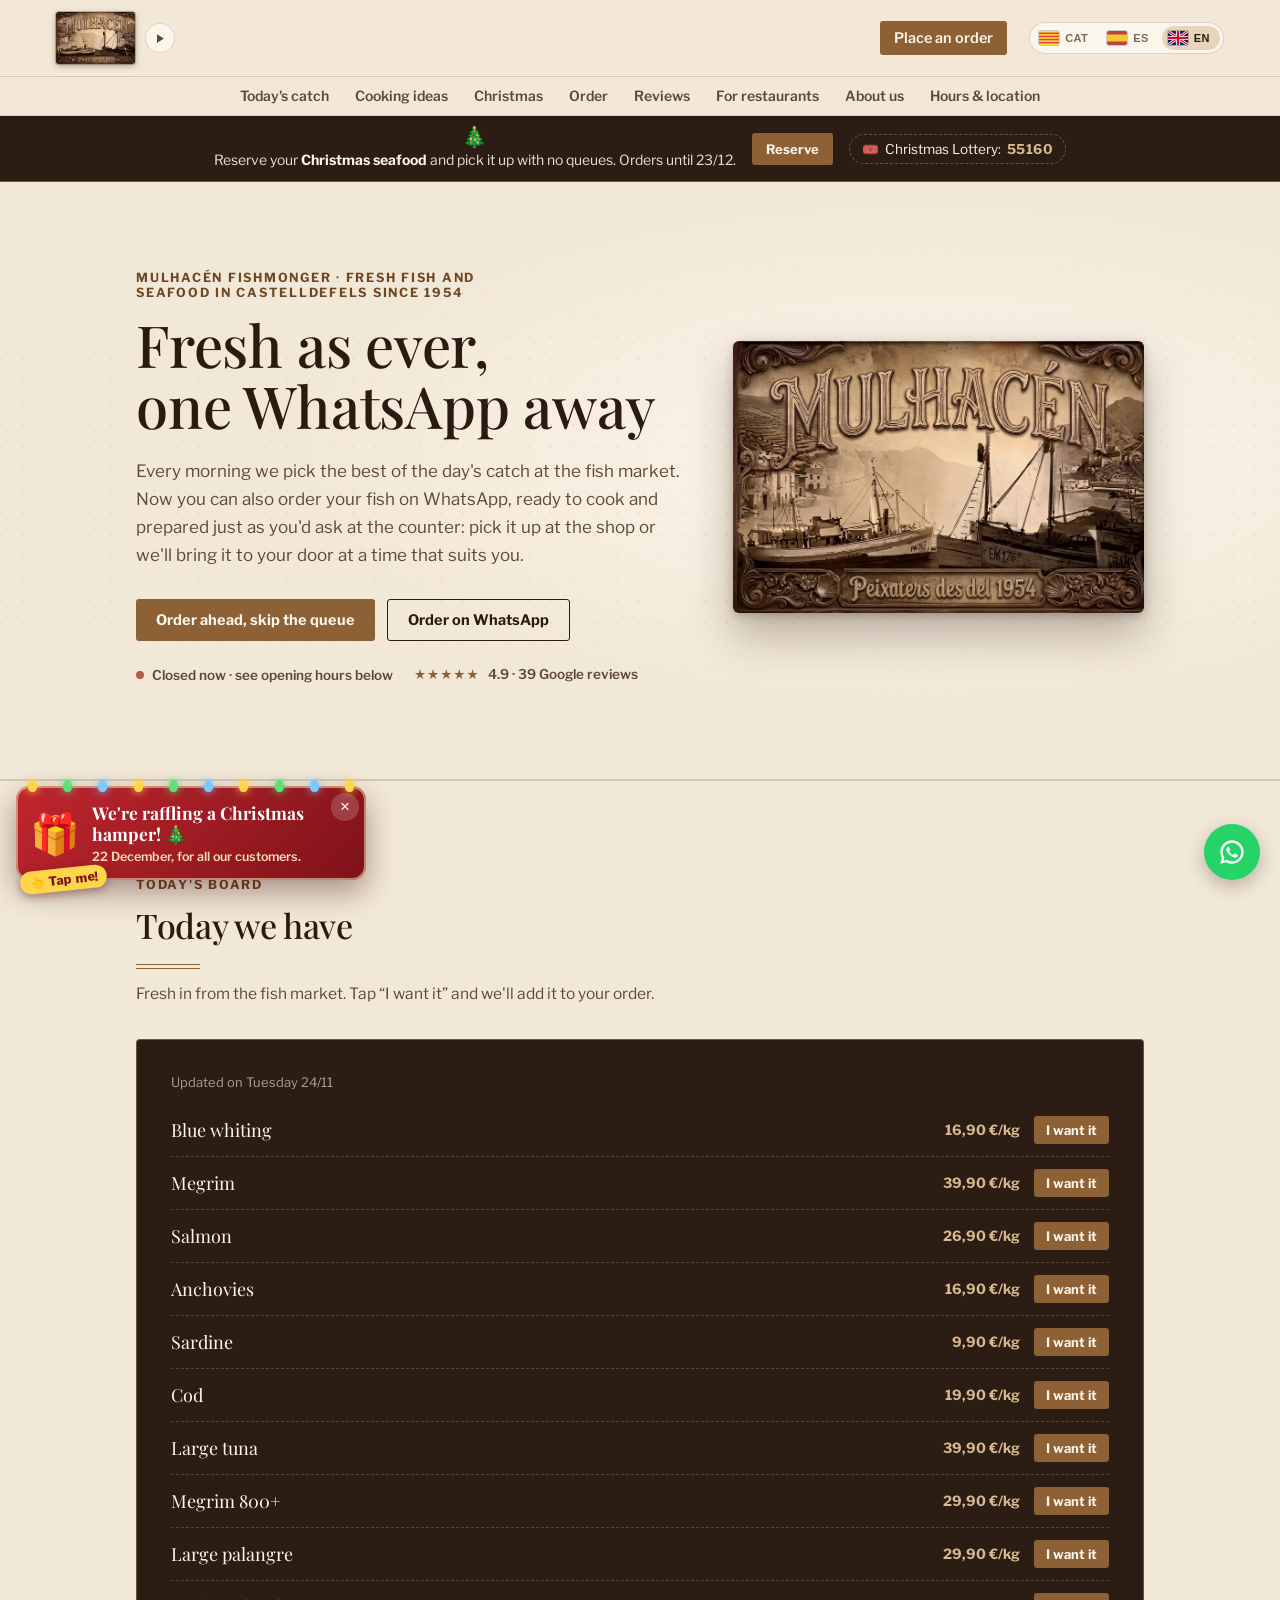
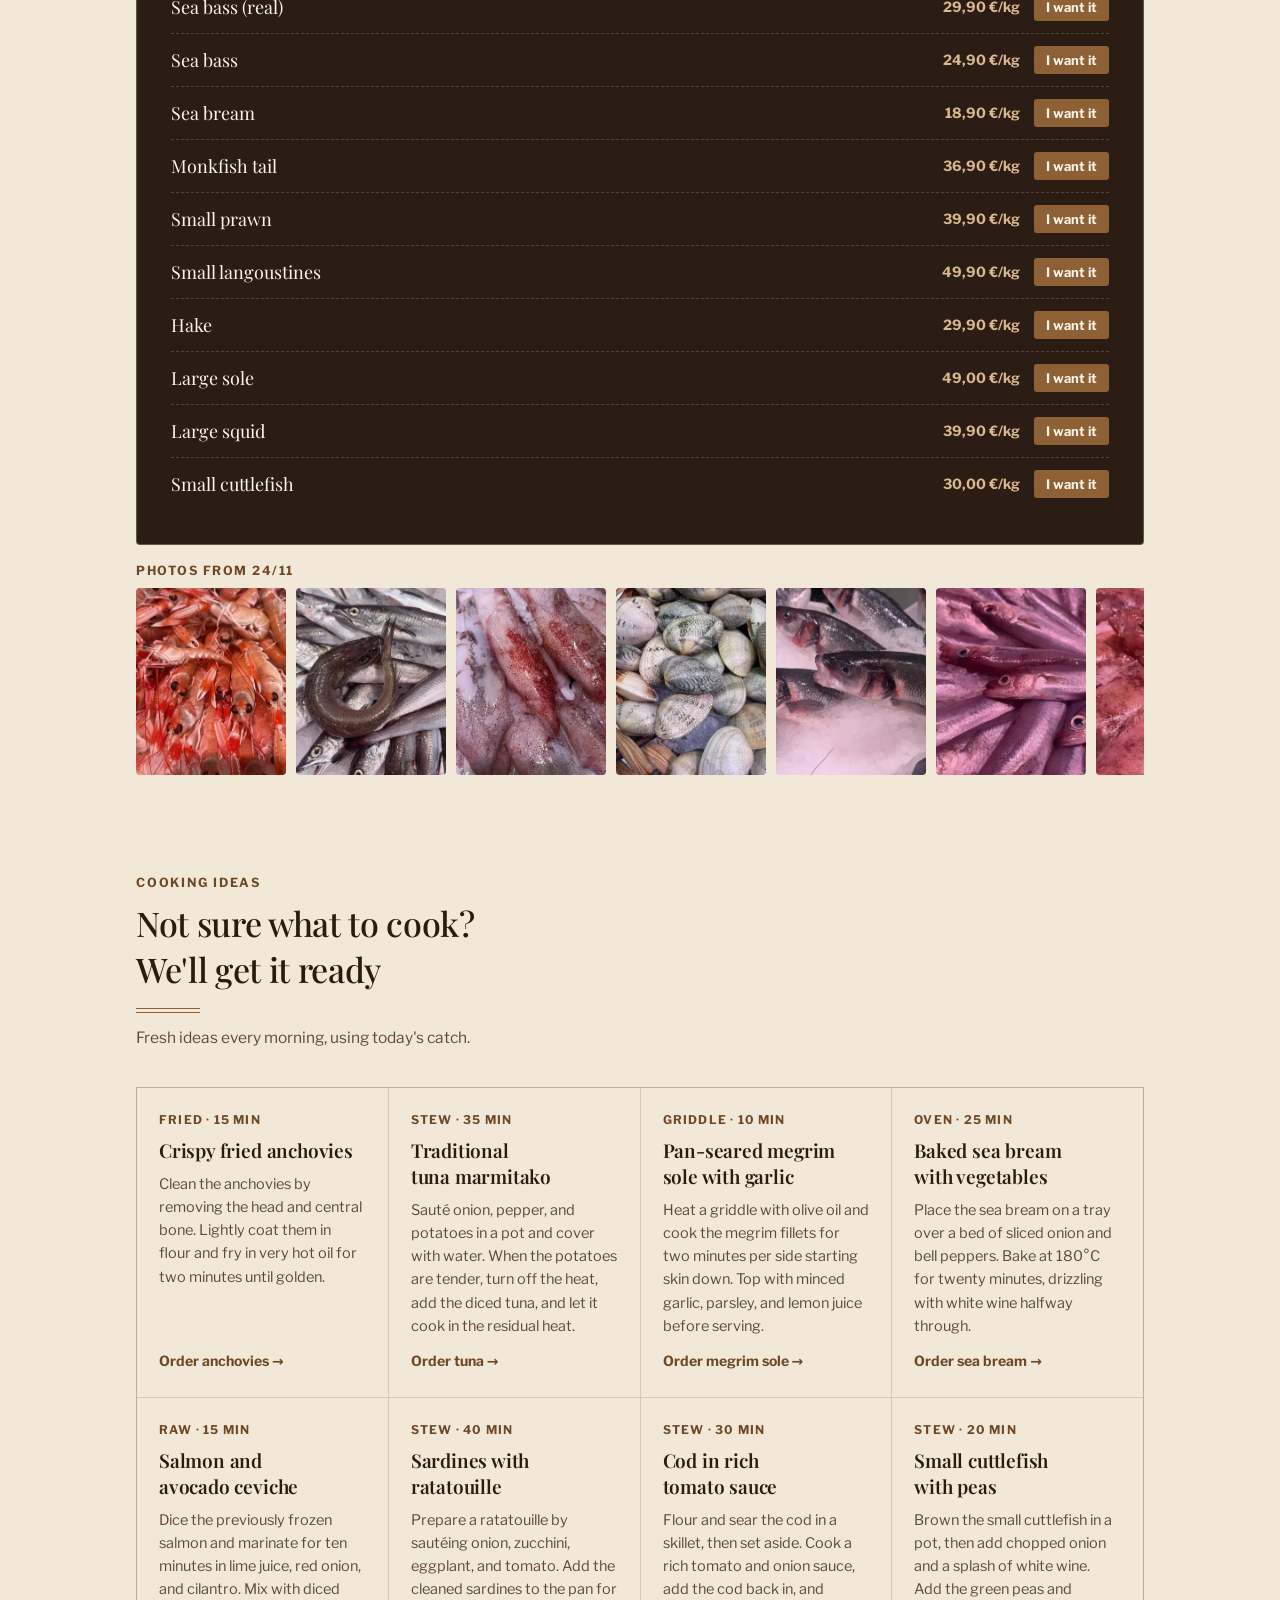
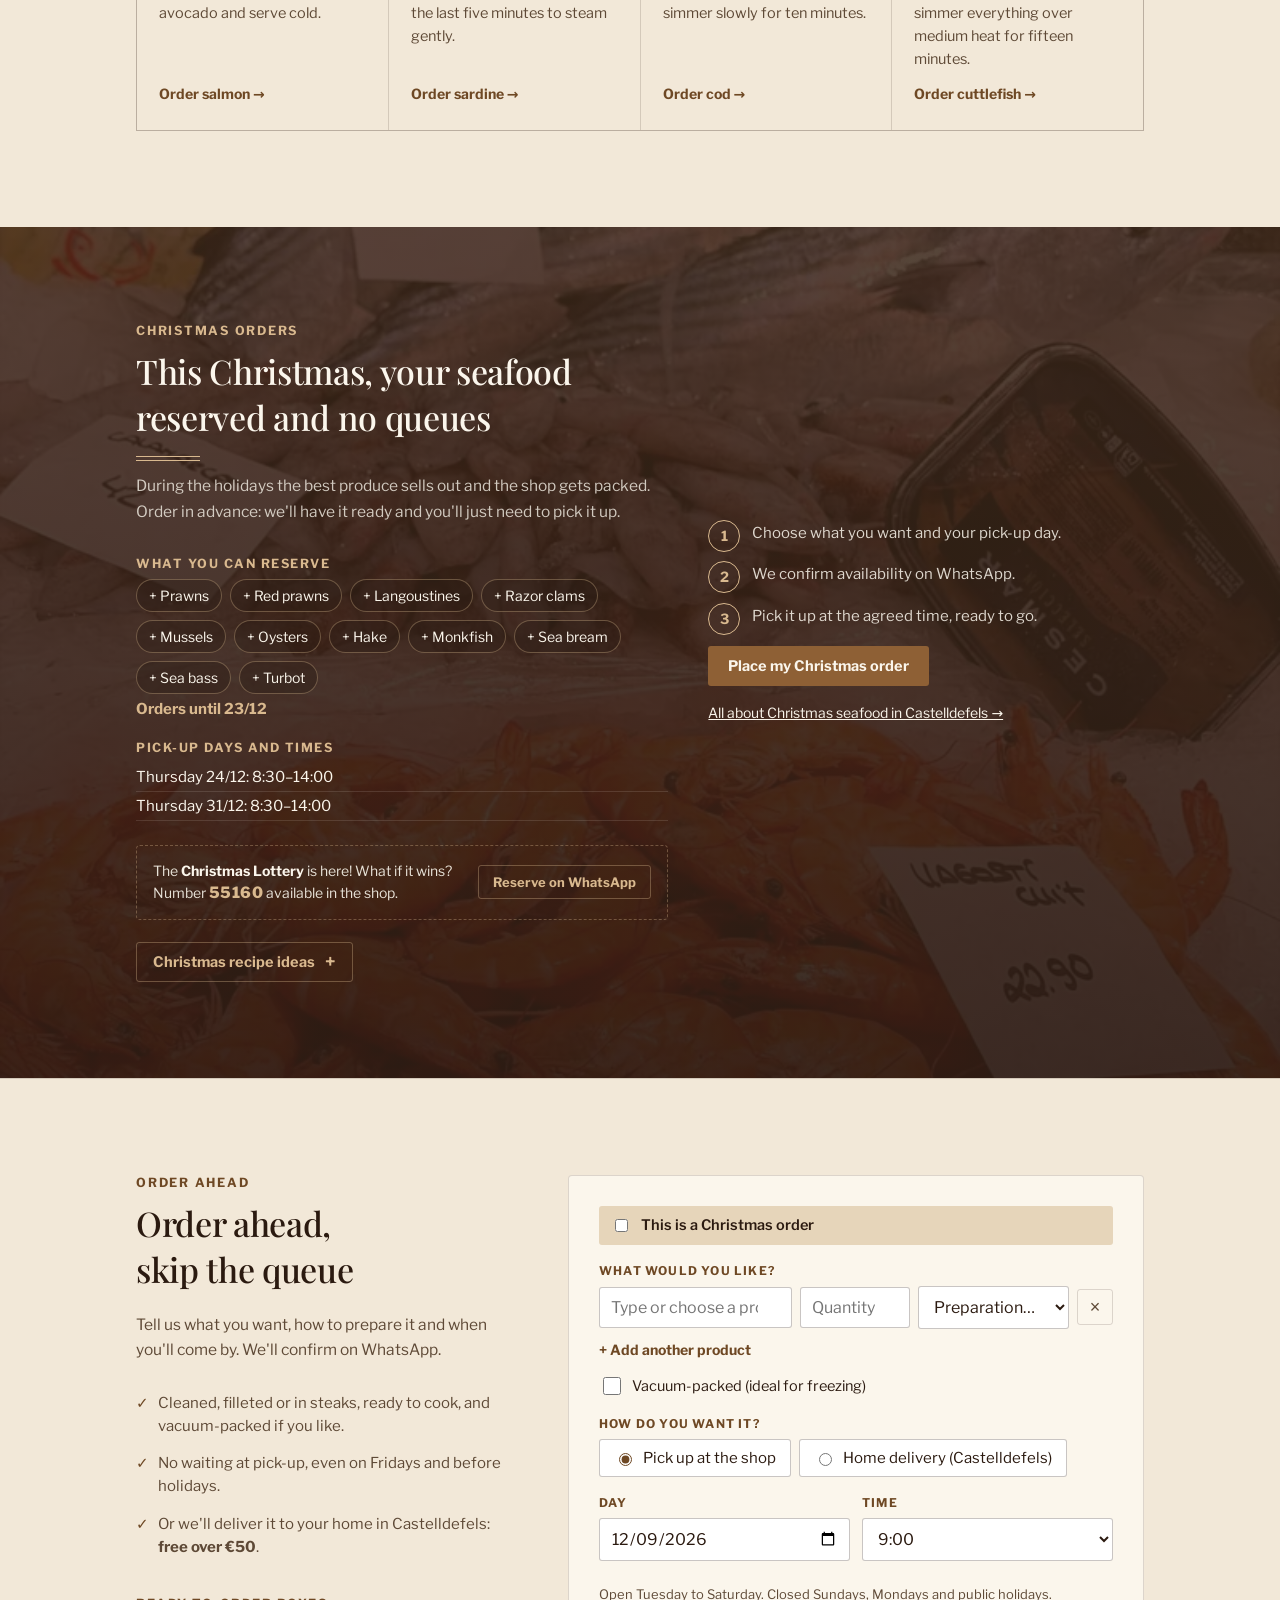
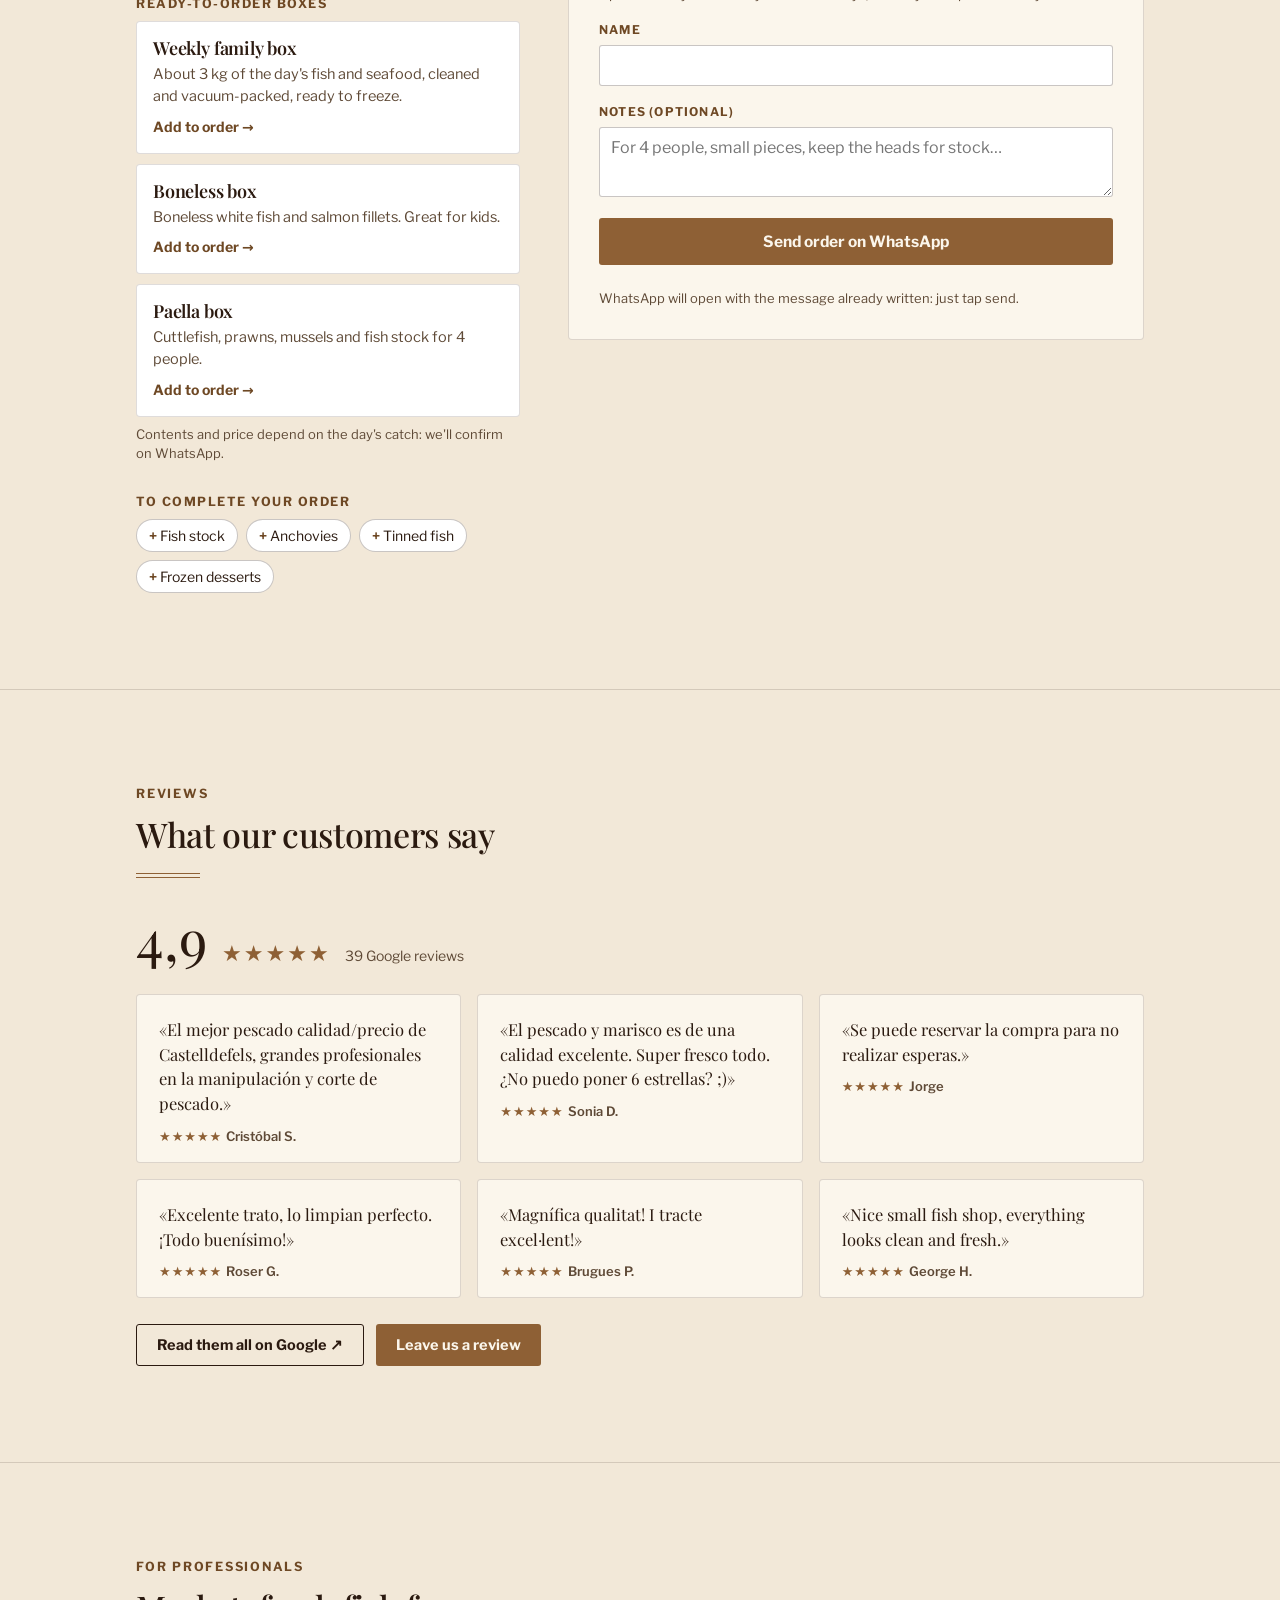
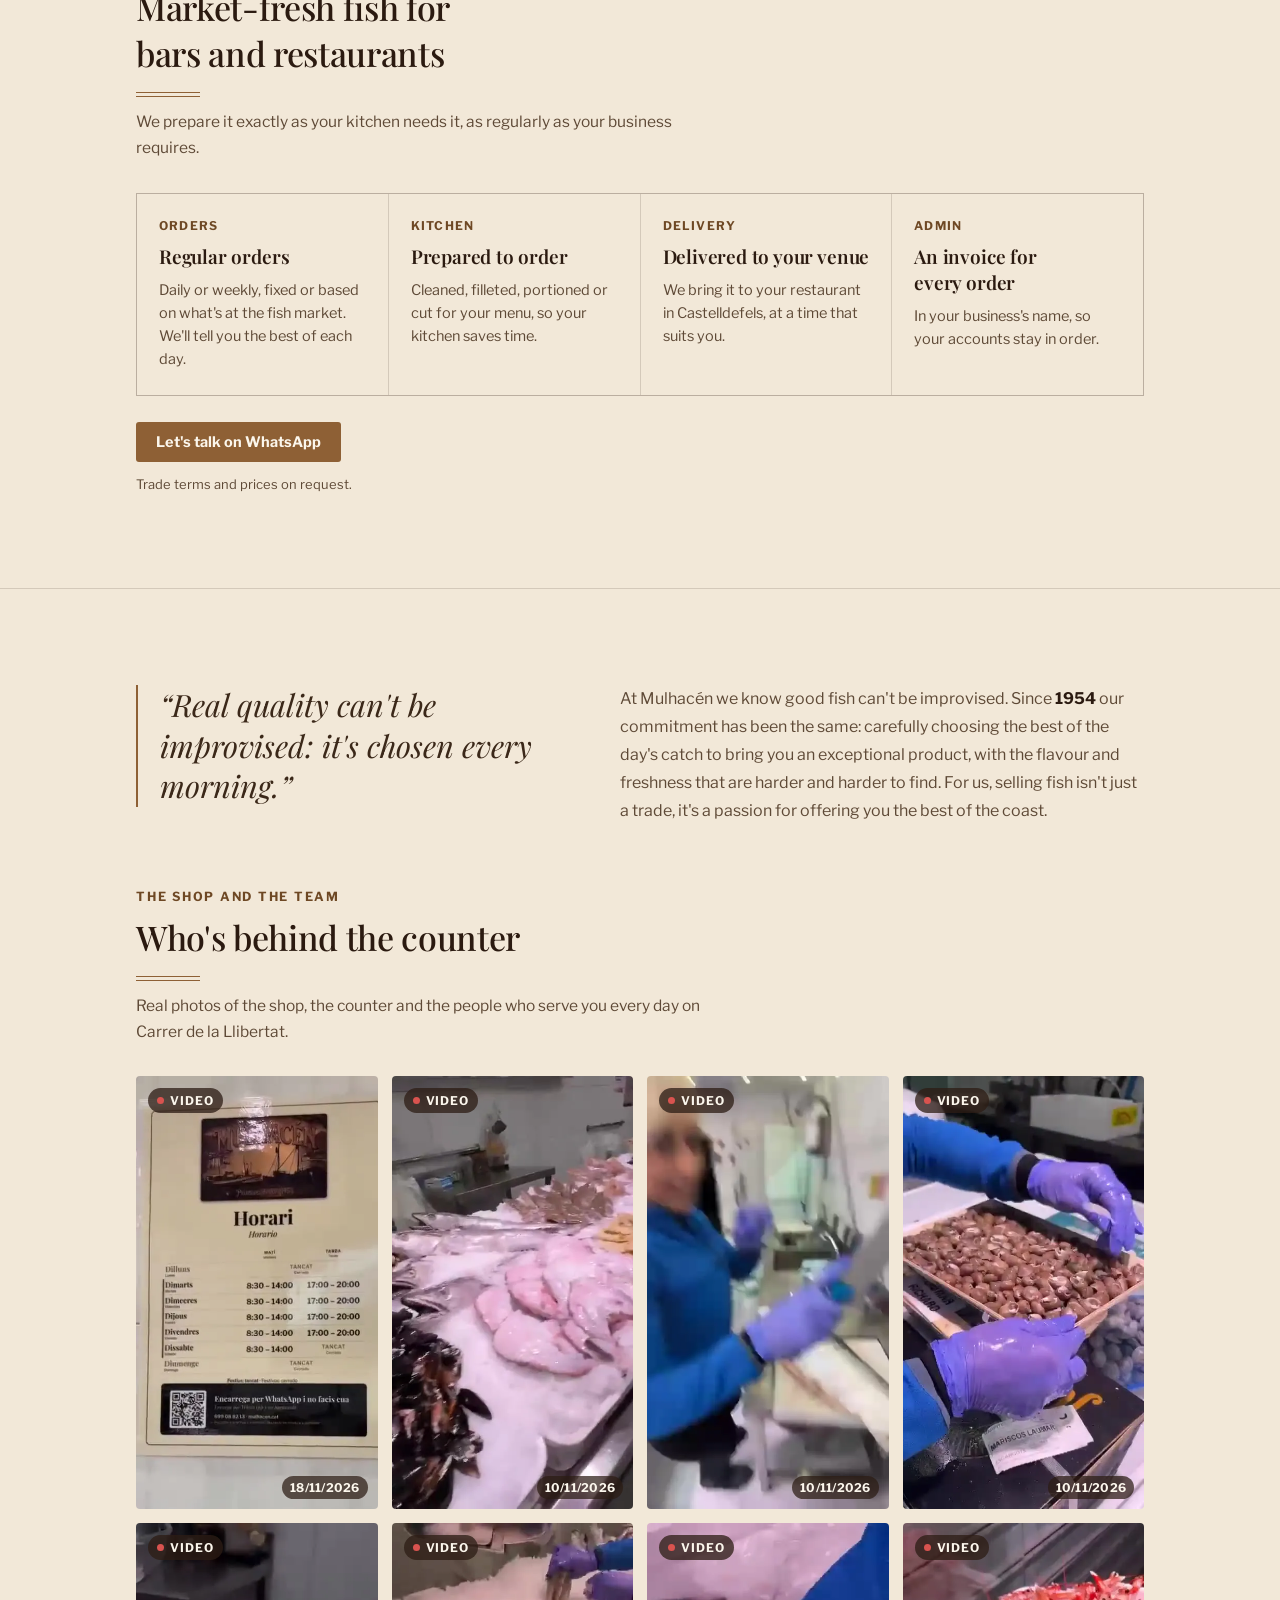
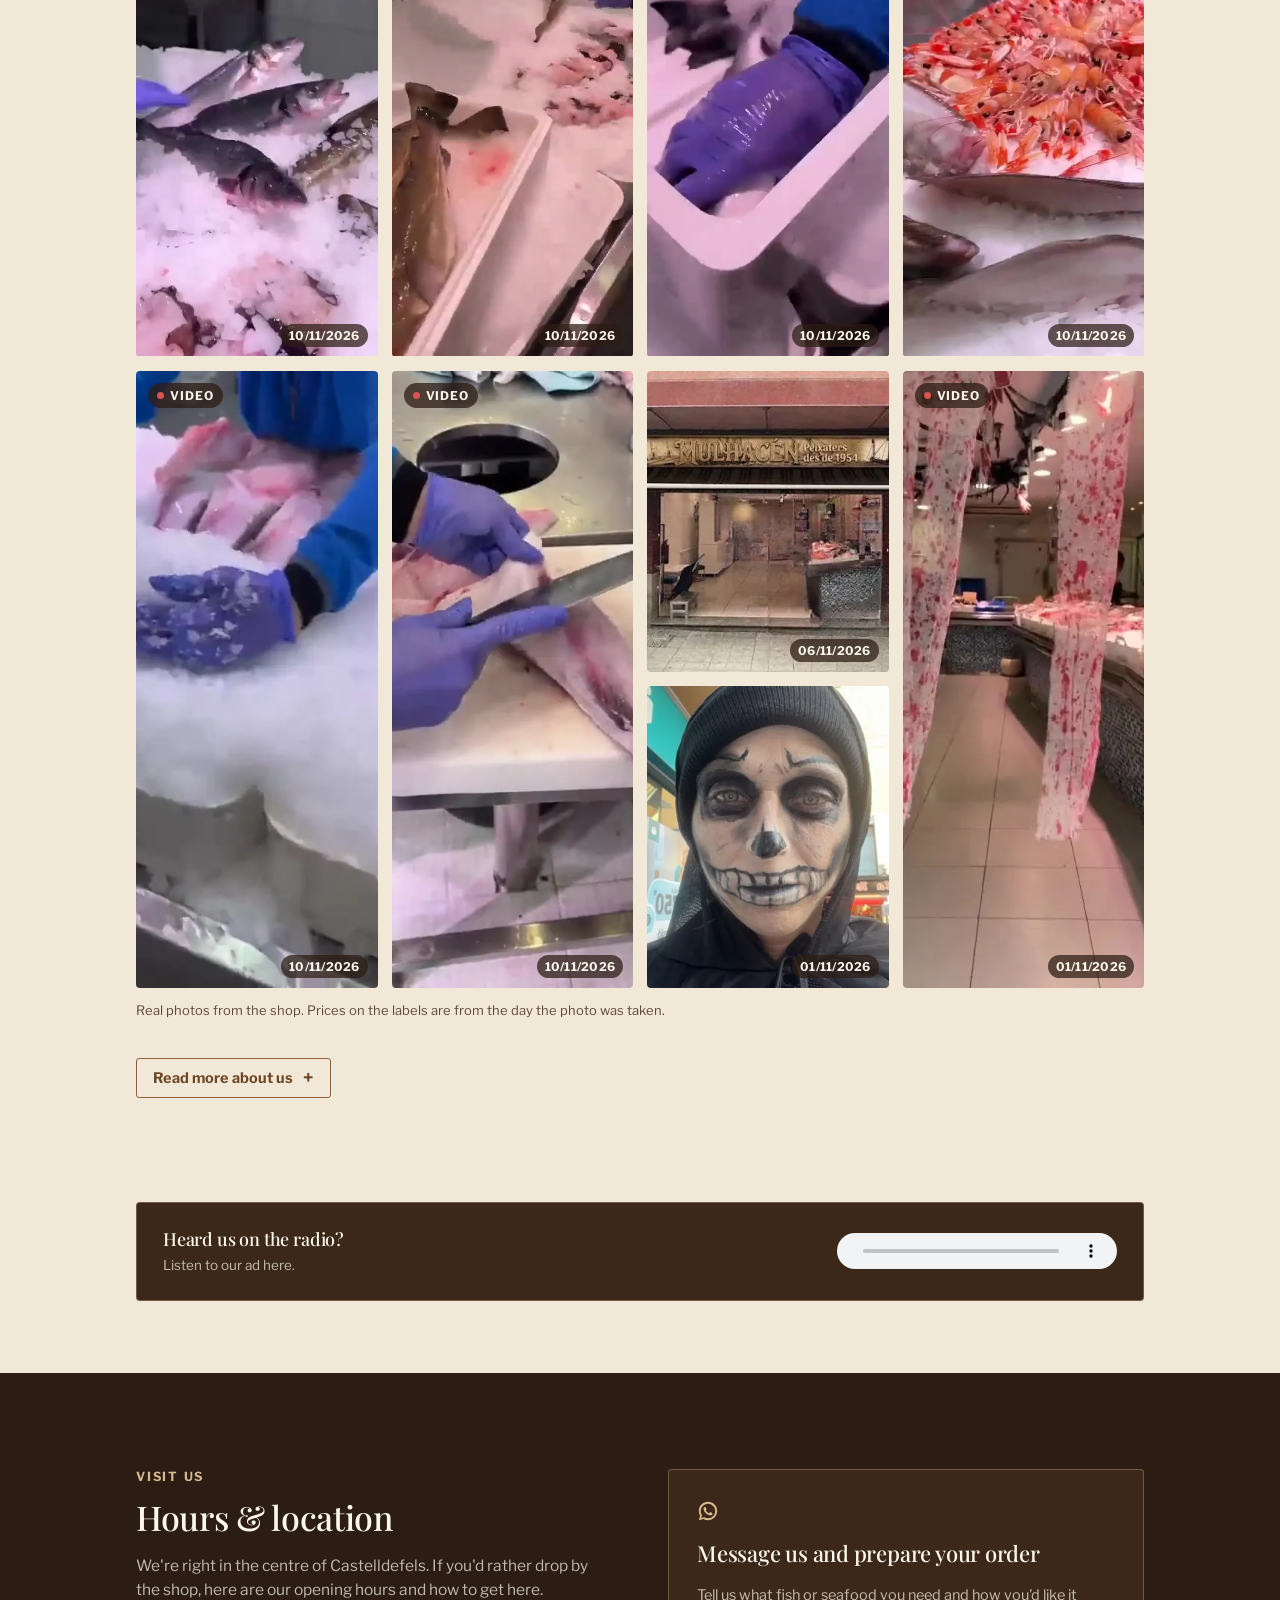
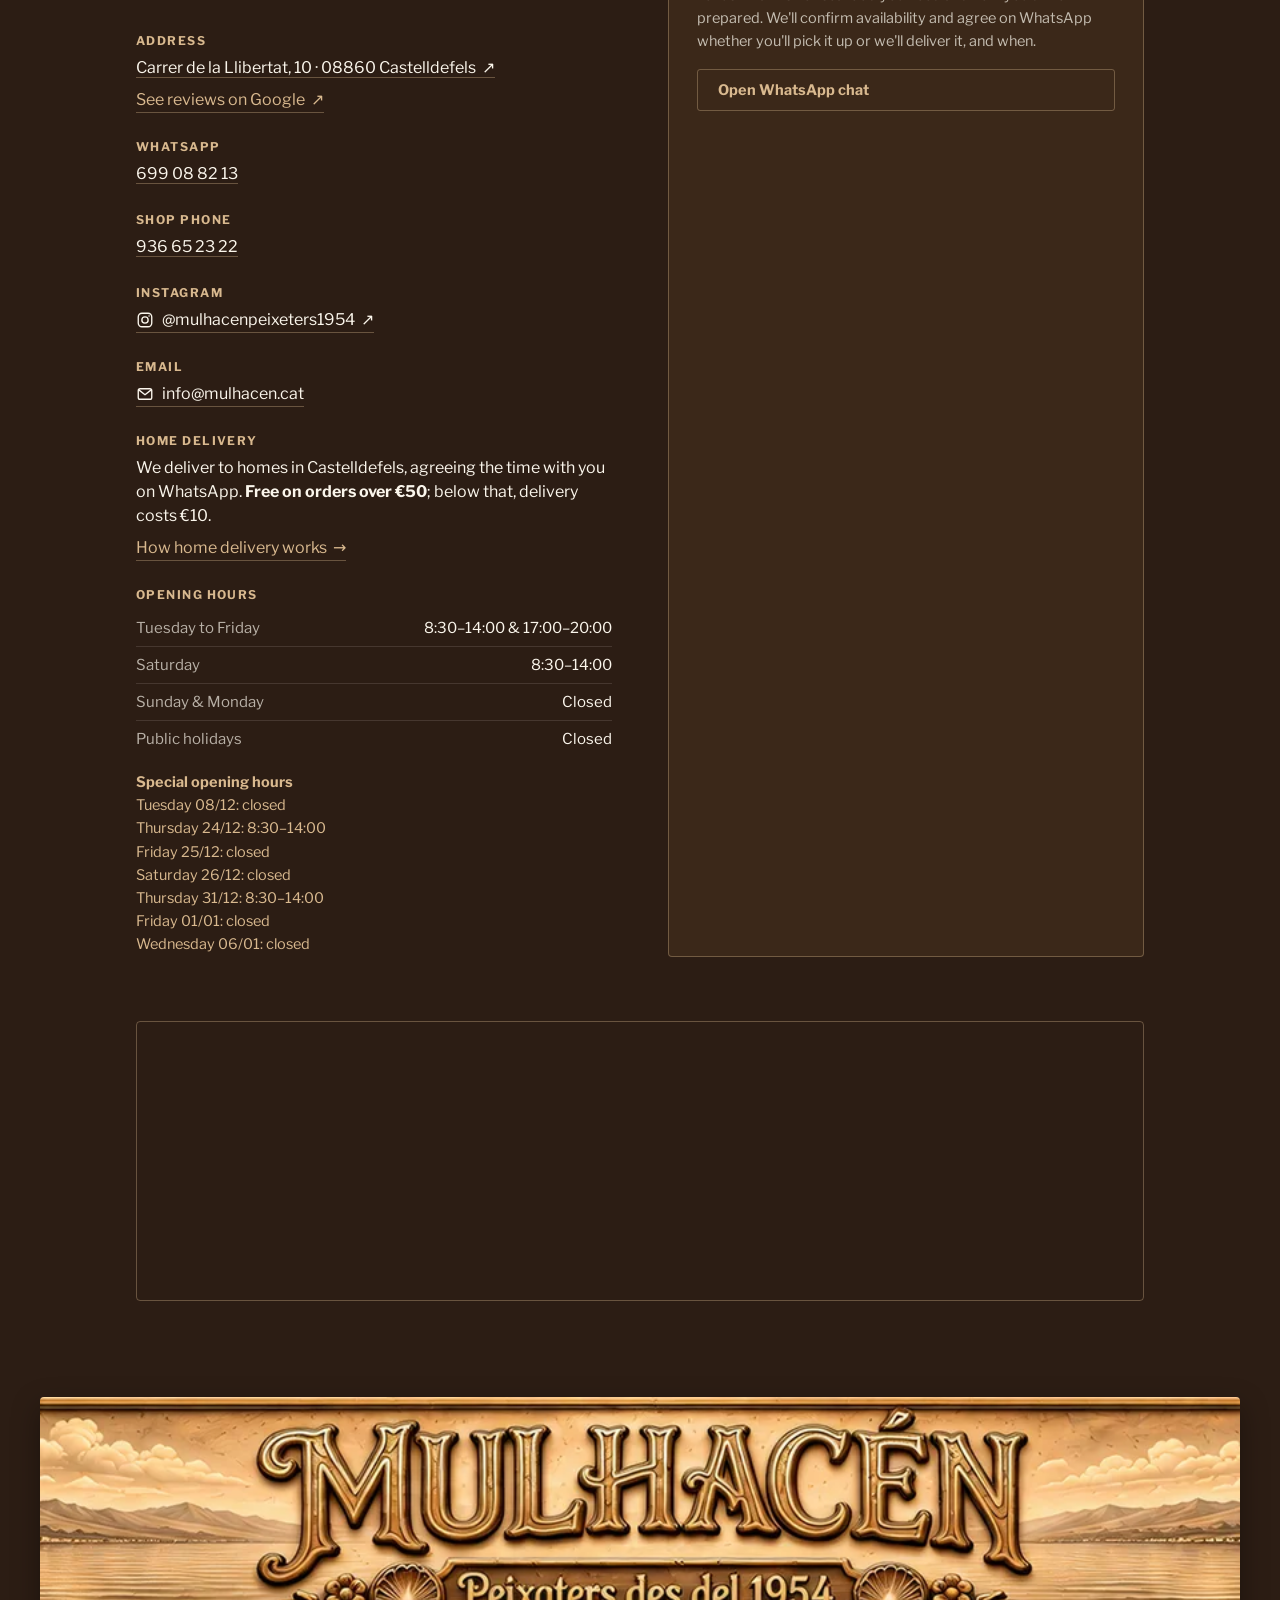
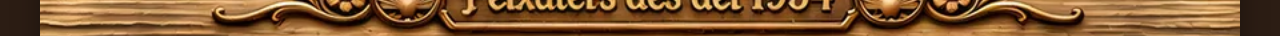
==== commit 6f6b4609: "SEO: pagina Peix i marisc a domicili a Castelldefels en 3 idiomas, enlazada desde Horari i ubicacio " ====
--- a/en/index.html
+++ b/en/index.html
@@ -1200,6 +1200,7 @@
         <div class="infoblock">
           <div class="label" id="labelReparto">Home delivery</div>
           <div class="value" id="valueReparto">We deliver to homes in Castelldefels, agreeing the time with you on WhatsApp. <strong>Free on orders over €50</strong>; below that, delivery costs €10.</div>
+          <a class="value reviews-link" id="domiciliMore" href="/en/fish-seafood-delivery-castelldefels/" data-t="domiciliMore">How home delivery works  →</a>
         </div>
 
         <div class="infoblock">
@@ -1314,7 +1315,7 @@
       feat3Title:"Tracte expert", feat3Body:"Preparat al teu gust &mdash;net, a filets, a rodanxes o sencer&mdash; tal com ho faríem al taulell.",
       contactEyebrow:"Visita'ns", contactH2:"Horari i ubicació",
       contactLead:"Som al bell mig de Castelldefels. Si prefereixes passar directament per la peixateria, aquí tens el nostre horari i com arribar-hi.",
-      labelDireccion:"Adreça", labelTelefono:"WhatsApp", labelTelBotiga:"Telèfon de la botiga", reviewsLinkLabel:"Veure ressenyes a Google \u00a0↗",
+      labelDireccion:"Adreça", labelTelefono:"WhatsApp", labelTelBotiga:"Telèfon de la botiga", domiciliMore:"Com funciona el lliurament a domicili \u00a0→", domiciliMoreUrl:"/peix-marisc-domicili-castelldefels/", reviewsLinkLabel:"Veure ressenyes a Google \u00a0↗",
       labelReparto:"Repartiment a domicili", valueReparto:"Fem lliurament a domicili a Castelldefels, concertant l'horari amb tu per WhatsApp. <strong>Gratuït a partir de 50 € de compra</strong>; per a imports inferiors, el lliurament costa 10 €.",
       labelHorario:"Horari",
       hoursDay1:"De dimarts a divendres", hoursTime1:"8:30–14:00 i 17:00–20:00",
@@ -1348,7 +1349,7 @@
       feat3Title:"Trato experto", feat3Body:"Preparado a tu gusto &mdash;limpio, en filetes, en rodajas o entero&mdash; tal y como lo haríamos en el mostrador.",
       contactEyebrow:"Visítanos", contactH2:"Horario y ubicación",
       contactLead:"Estamos en pleno centro de Castelldefels. Si prefieres pasar directamente por la pescadería, aquí tienes nuestro horario y cómo llegar.",
-      labelDireccion:"Dirección", labelTelefono:"WhatsApp", labelTelBotiga:"Teléfono de la tienda", reviewsLinkLabel:"Ver reseñas en Google \u00a0↗",
+      labelDireccion:"Dirección", labelTelefono:"WhatsApp", labelTelBotiga:"Teléfono de la tienda", domiciliMore:"Cómo funciona la entrega a domicilio \u00a0→", domiciliMoreUrl:"/es/pescado-marisco-domicilio-castelldefels/", reviewsLinkLabel:"Ver reseñas en Google \u00a0↗",
       labelReparto:"Reparto a domicilio", valueReparto:"Hacemos entrega a domicilio en Castelldefels, concertando el horario contigo por WhatsApp. <strong>Gratis a partir de 50 € de compra</strong>; para importes inferiores, la entrega cuesta 10 €.",
       labelHorario:"Horario",
       hoursDay1:"De martes a viernes", hoursTime1:"8:30–14:00 y 17:00–20:00",
@@ -1534,7 +1535,7 @@
       feat3Title:"Expert preparation", feat3Body:"Prepared the way you like &mdash;cleaned, filleted, in steaks or whole&mdash; just as we would at the counter.",
       contactEyebrow:"Visit us", contactH2:"Hours & location",
       contactLead:"We're right in the centre of Castelldefels. If you'd rather drop by the shop, here are our opening hours and how to get here.",
-      labelDireccion:"Address", labelTelefono:"WhatsApp", labelTelBotiga:"Shop phone", reviewsLinkLabel:"See reviews on Google  ↗",
+      labelDireccion:"Address", labelTelefono:"WhatsApp", labelTelBotiga:"Shop phone", domiciliMore:"How home delivery works \u00a0→", domiciliMoreUrl:"/en/fish-seafood-delivery-castelldefels/", reviewsLinkLabel:"See reviews on Google  ↗",
       labelReparto:"Home delivery", valueReparto:"We deliver to homes in Castelldefels, agreeing the time with you on WhatsApp. <strong>Free on orders over €50</strong>; below that, delivery costs €10.",
       labelHorario:"Opening hours",
       hoursDay1:"Tuesday to Friday", hoursTime1:"8:30–14:00 & 17:00–20:00",
@@ -2481,6 +2482,8 @@
     if(t.pageTitle) document.title = t.pageTitle;
     var nadalMore = document.getElementById('nadalMore');
     if(nadalMore && t.nadalMoreUrl) nadalMore.href = t.nadalMoreUrl;
+    var domiciliMore = document.getElementById('domiciliMore');
+    if(domiciliMore && t.domiciliMoreUrl) domiciliMore.href = t.domiciliMoreUrl;
 
     setText('navHistoria', t.navHistoria);
     setText('navComo', t.navComo);
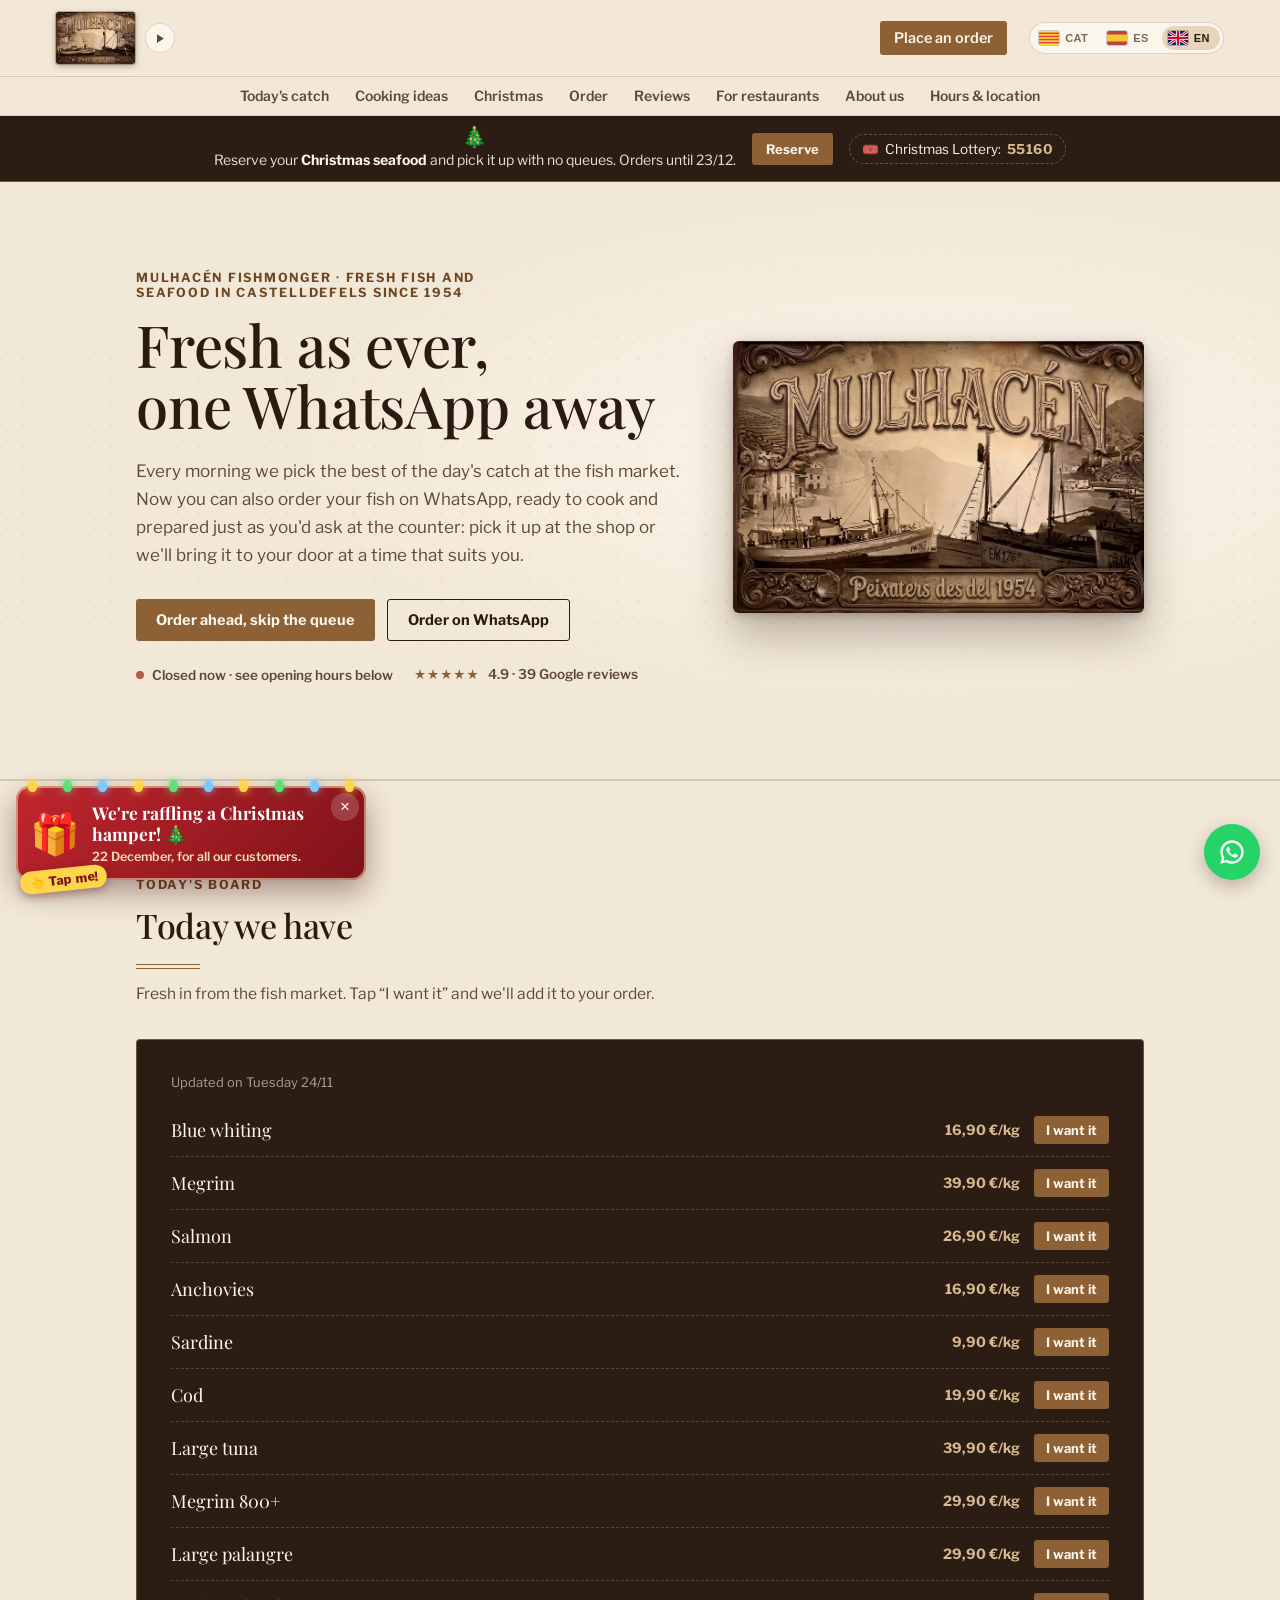
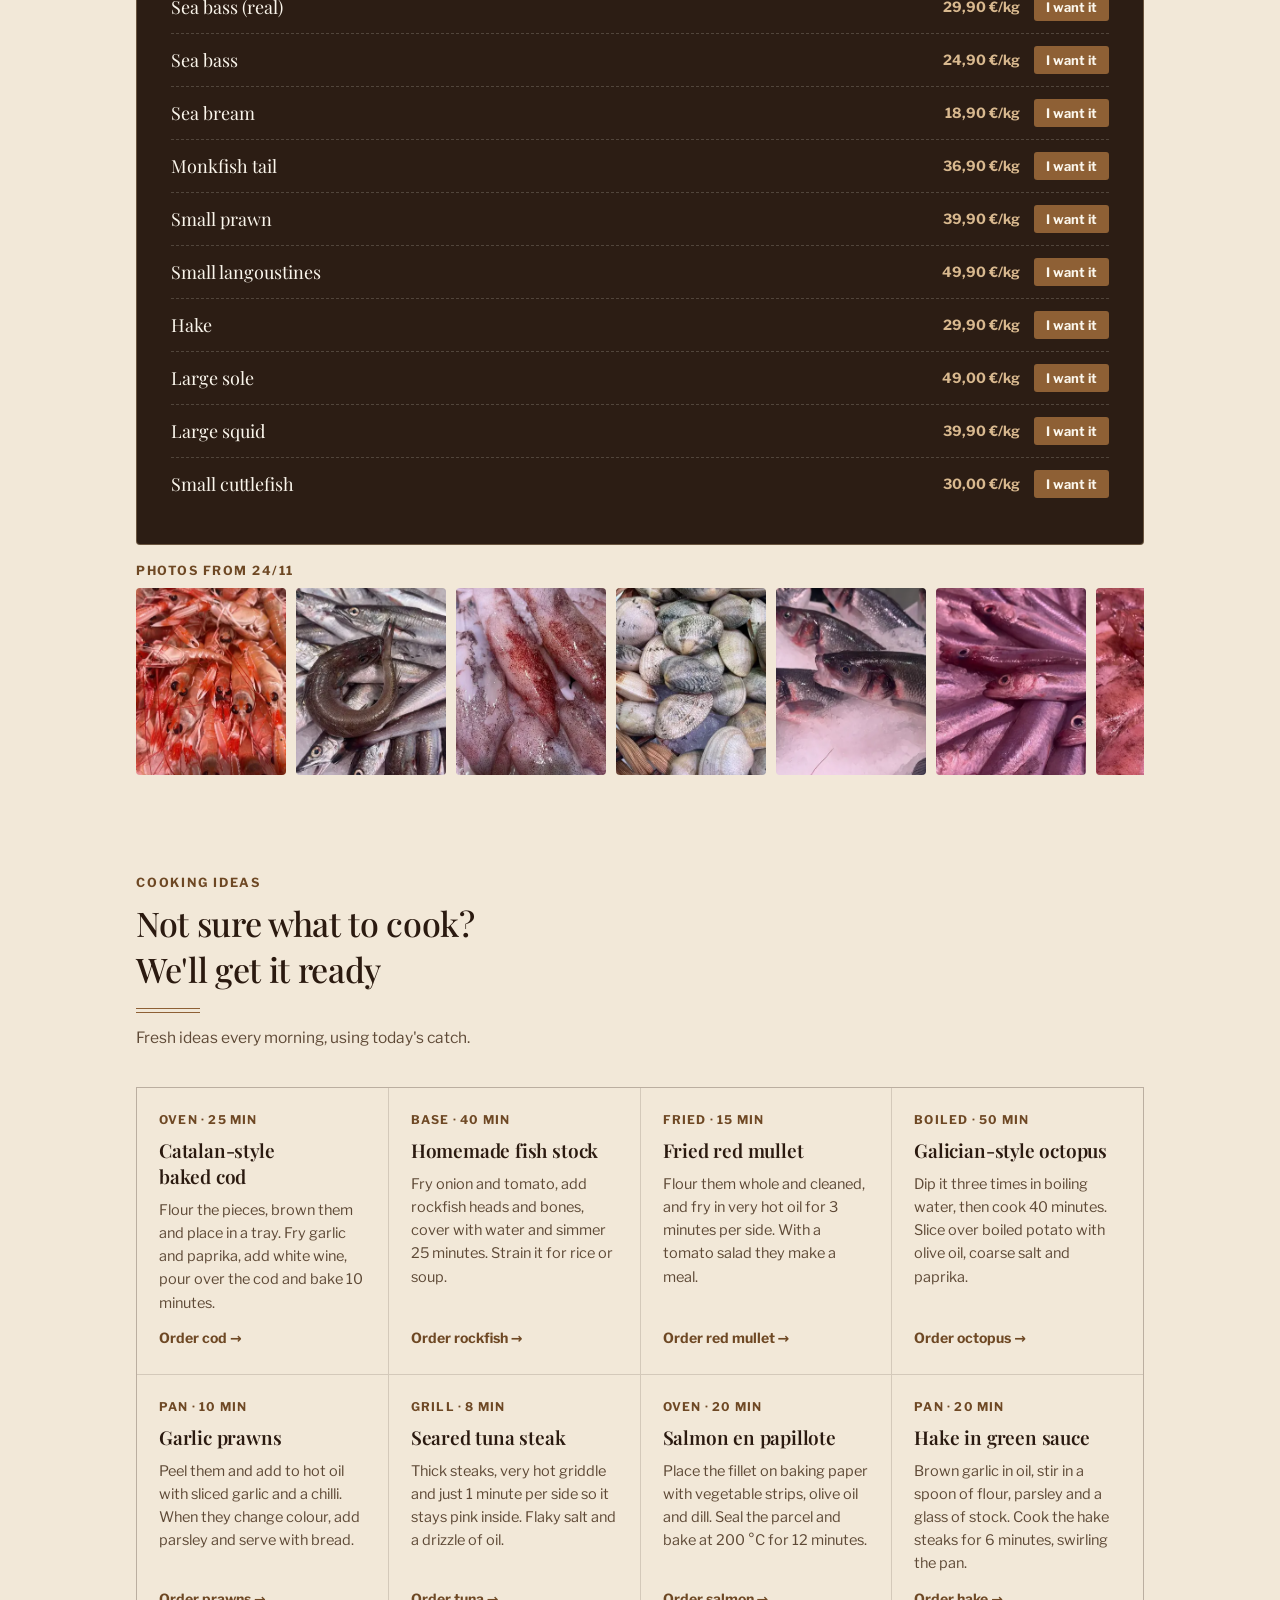
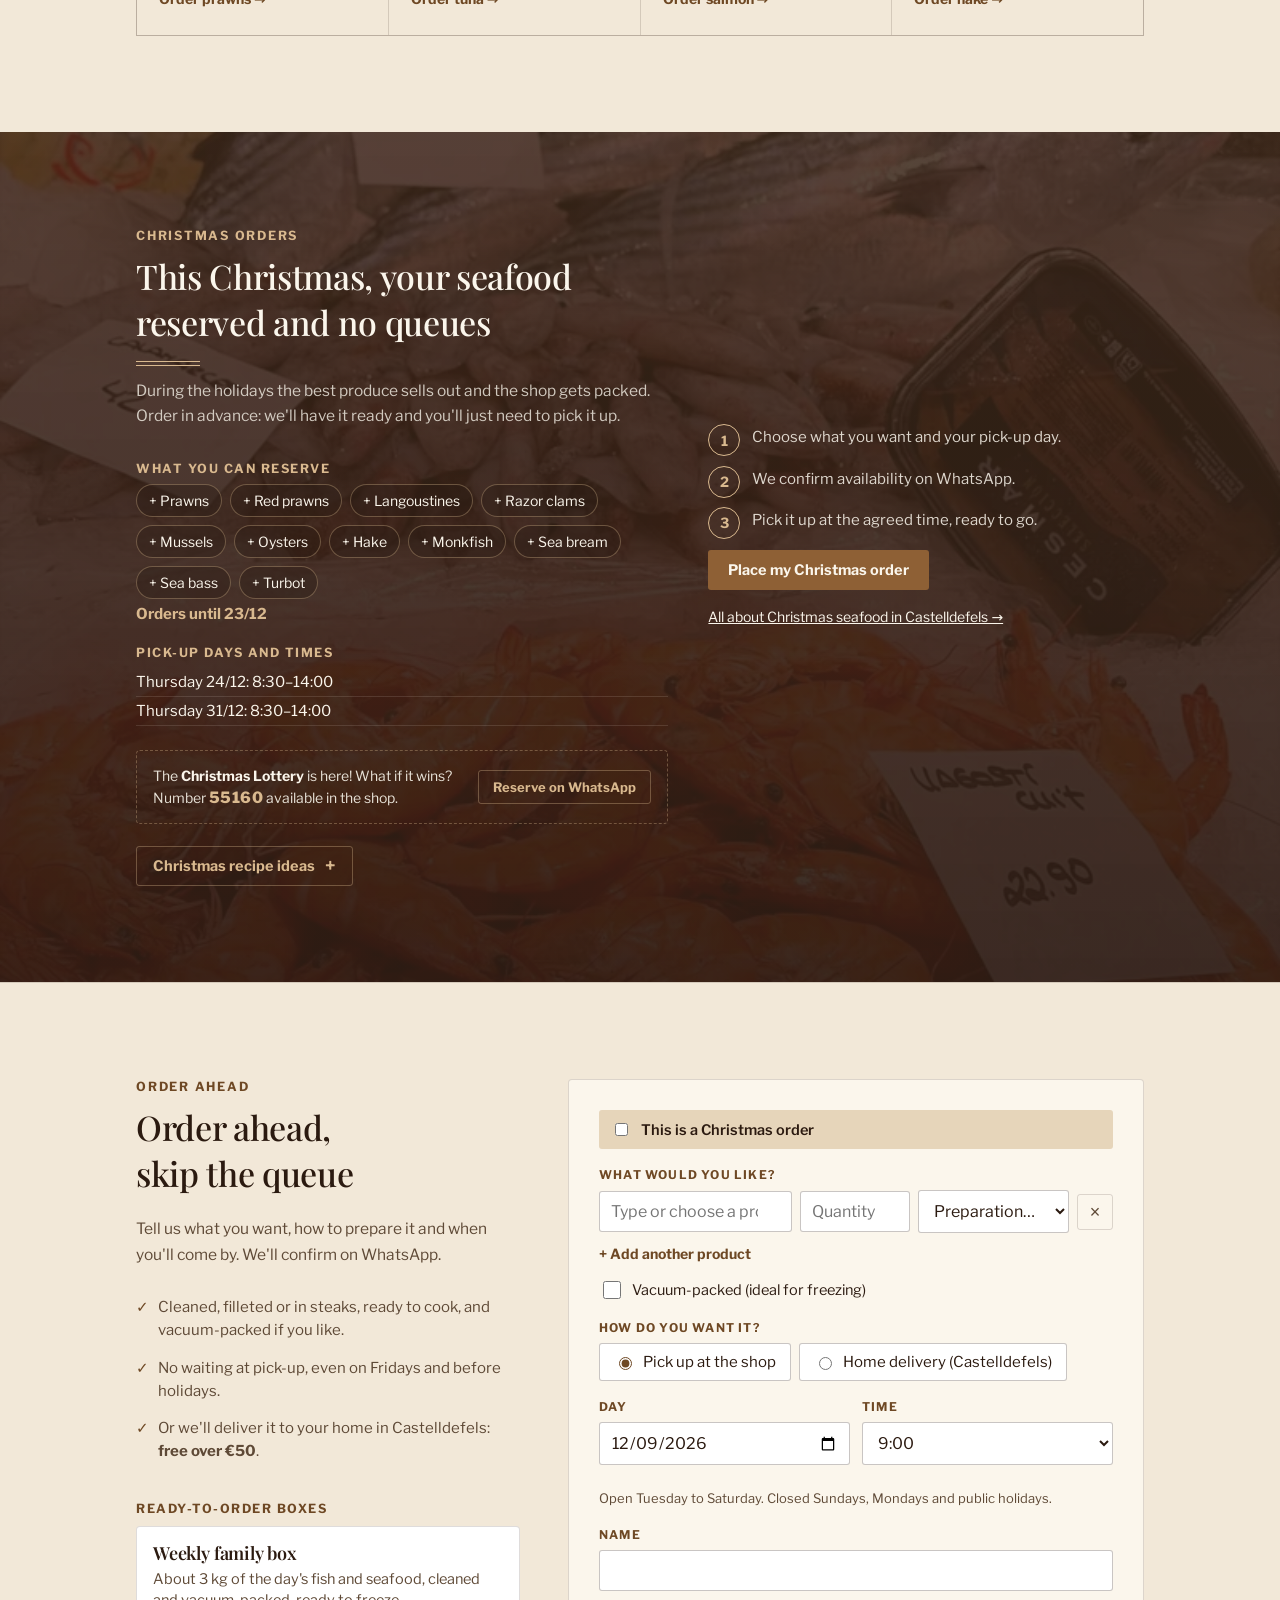
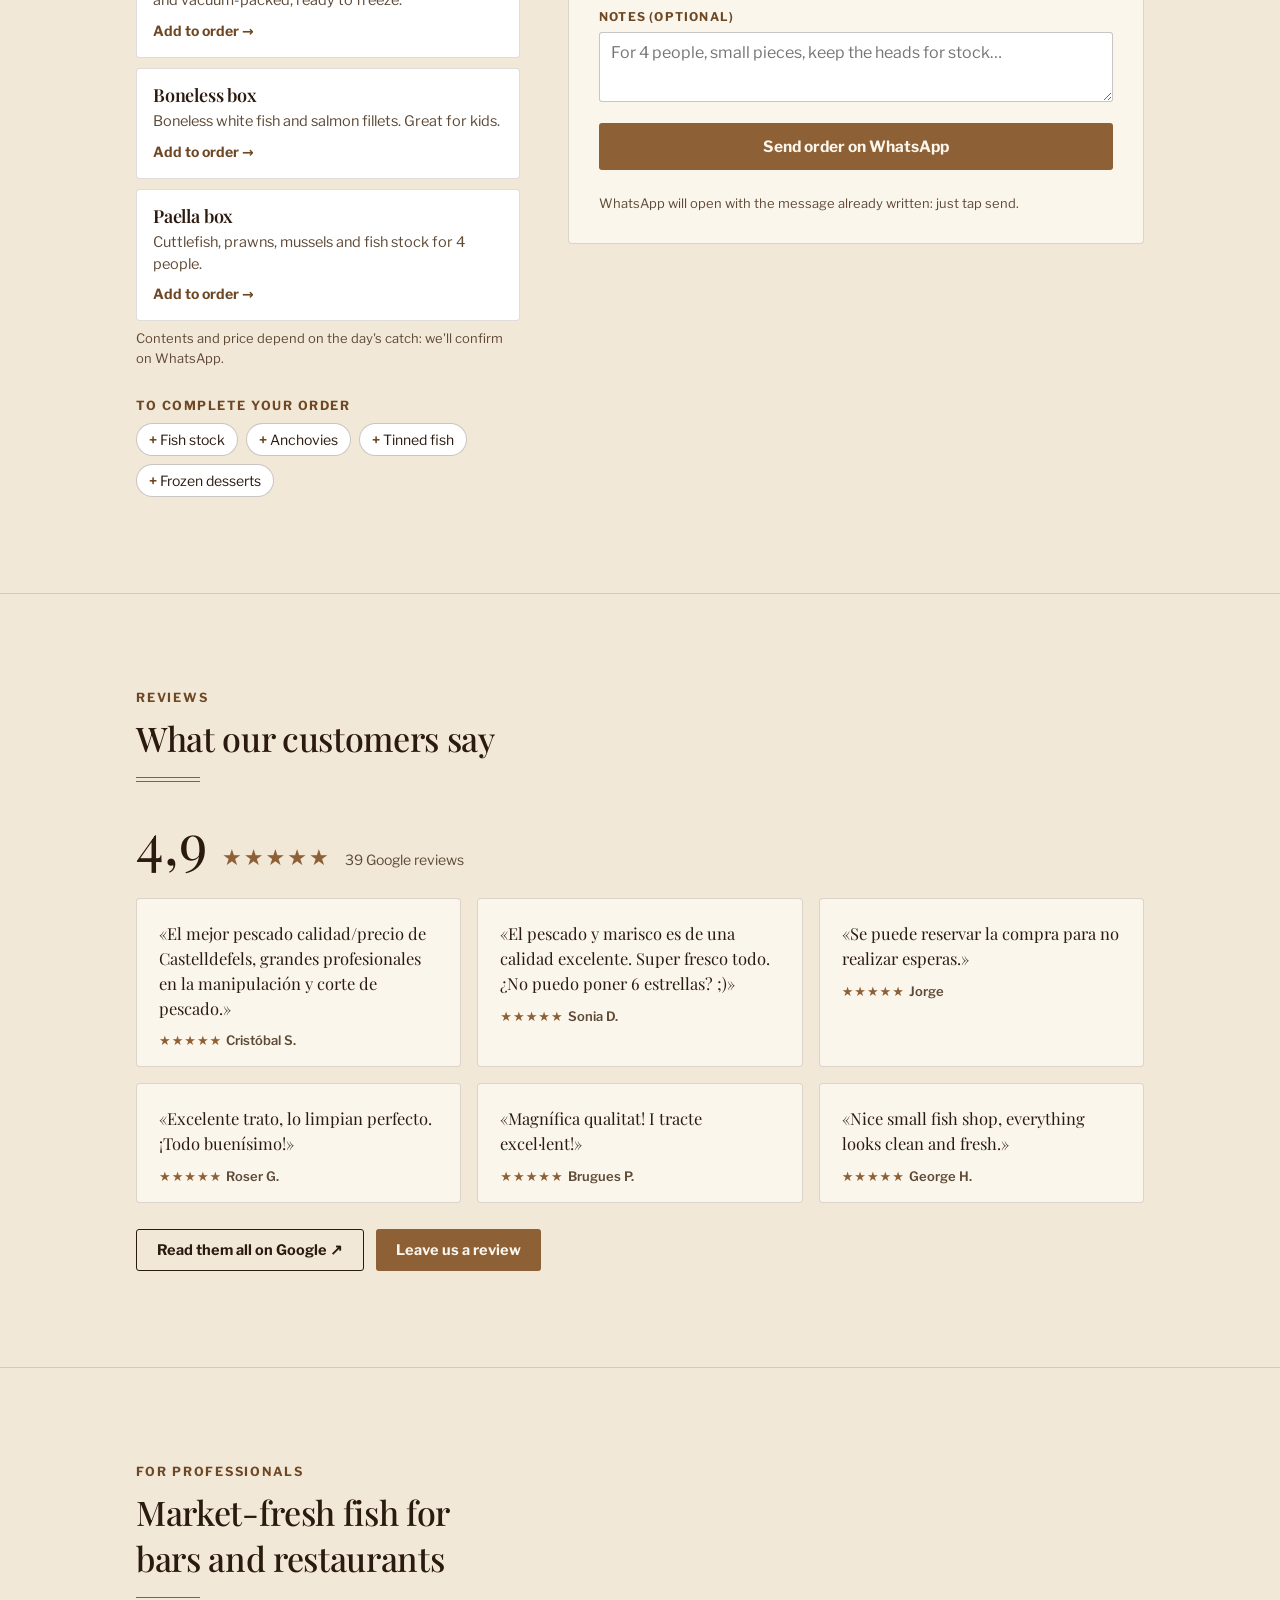
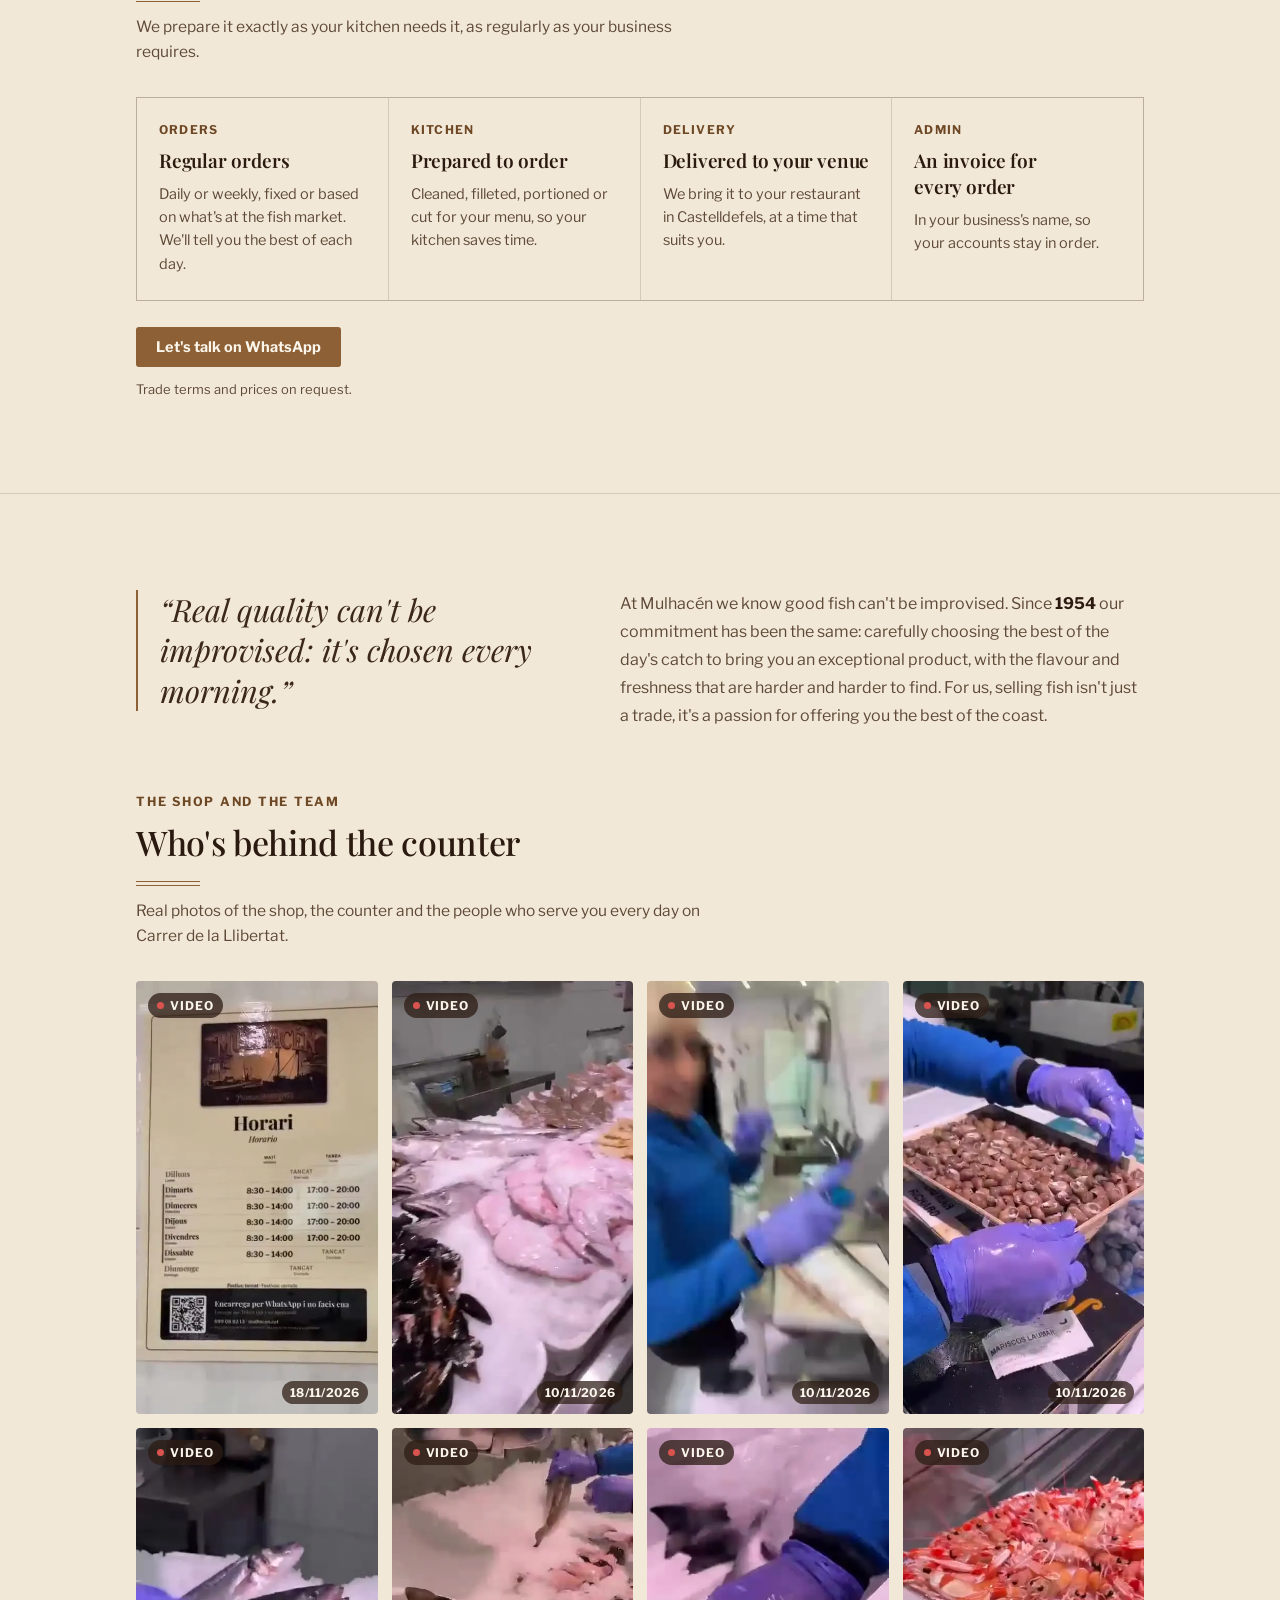
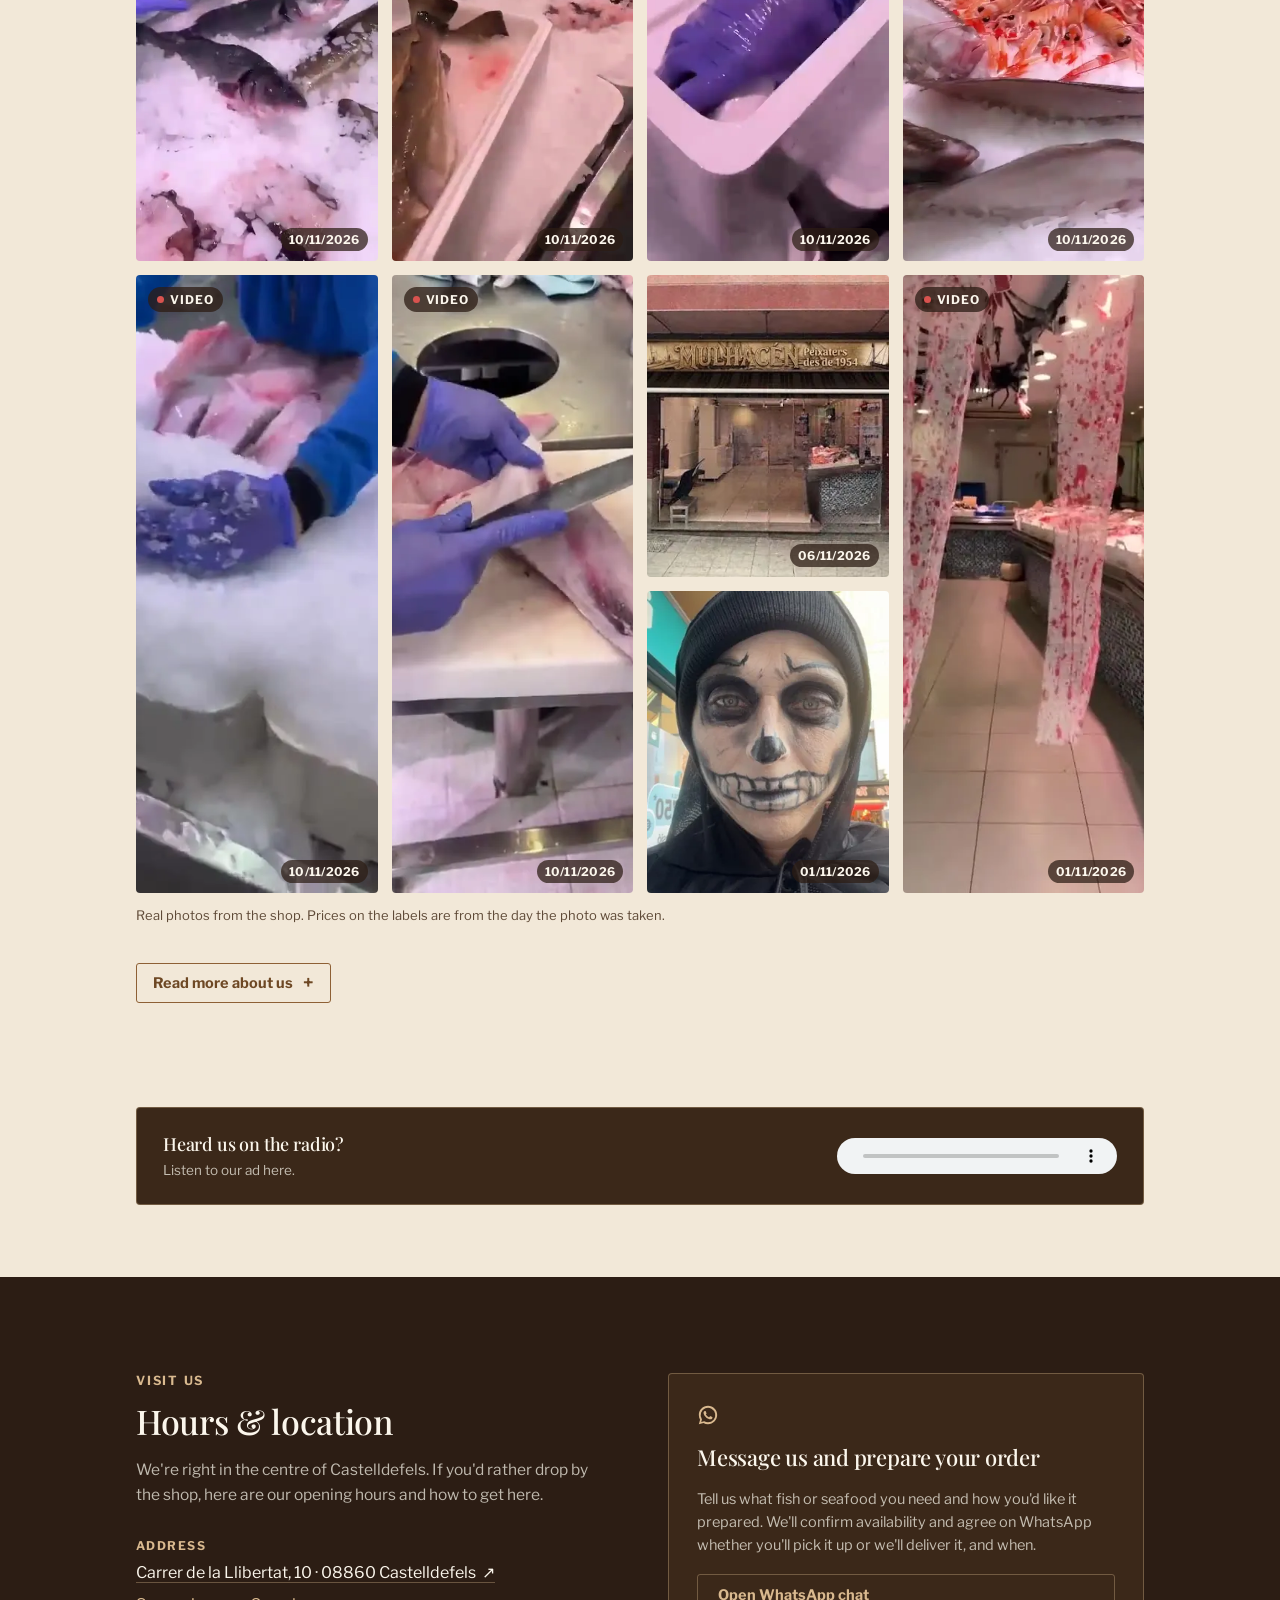
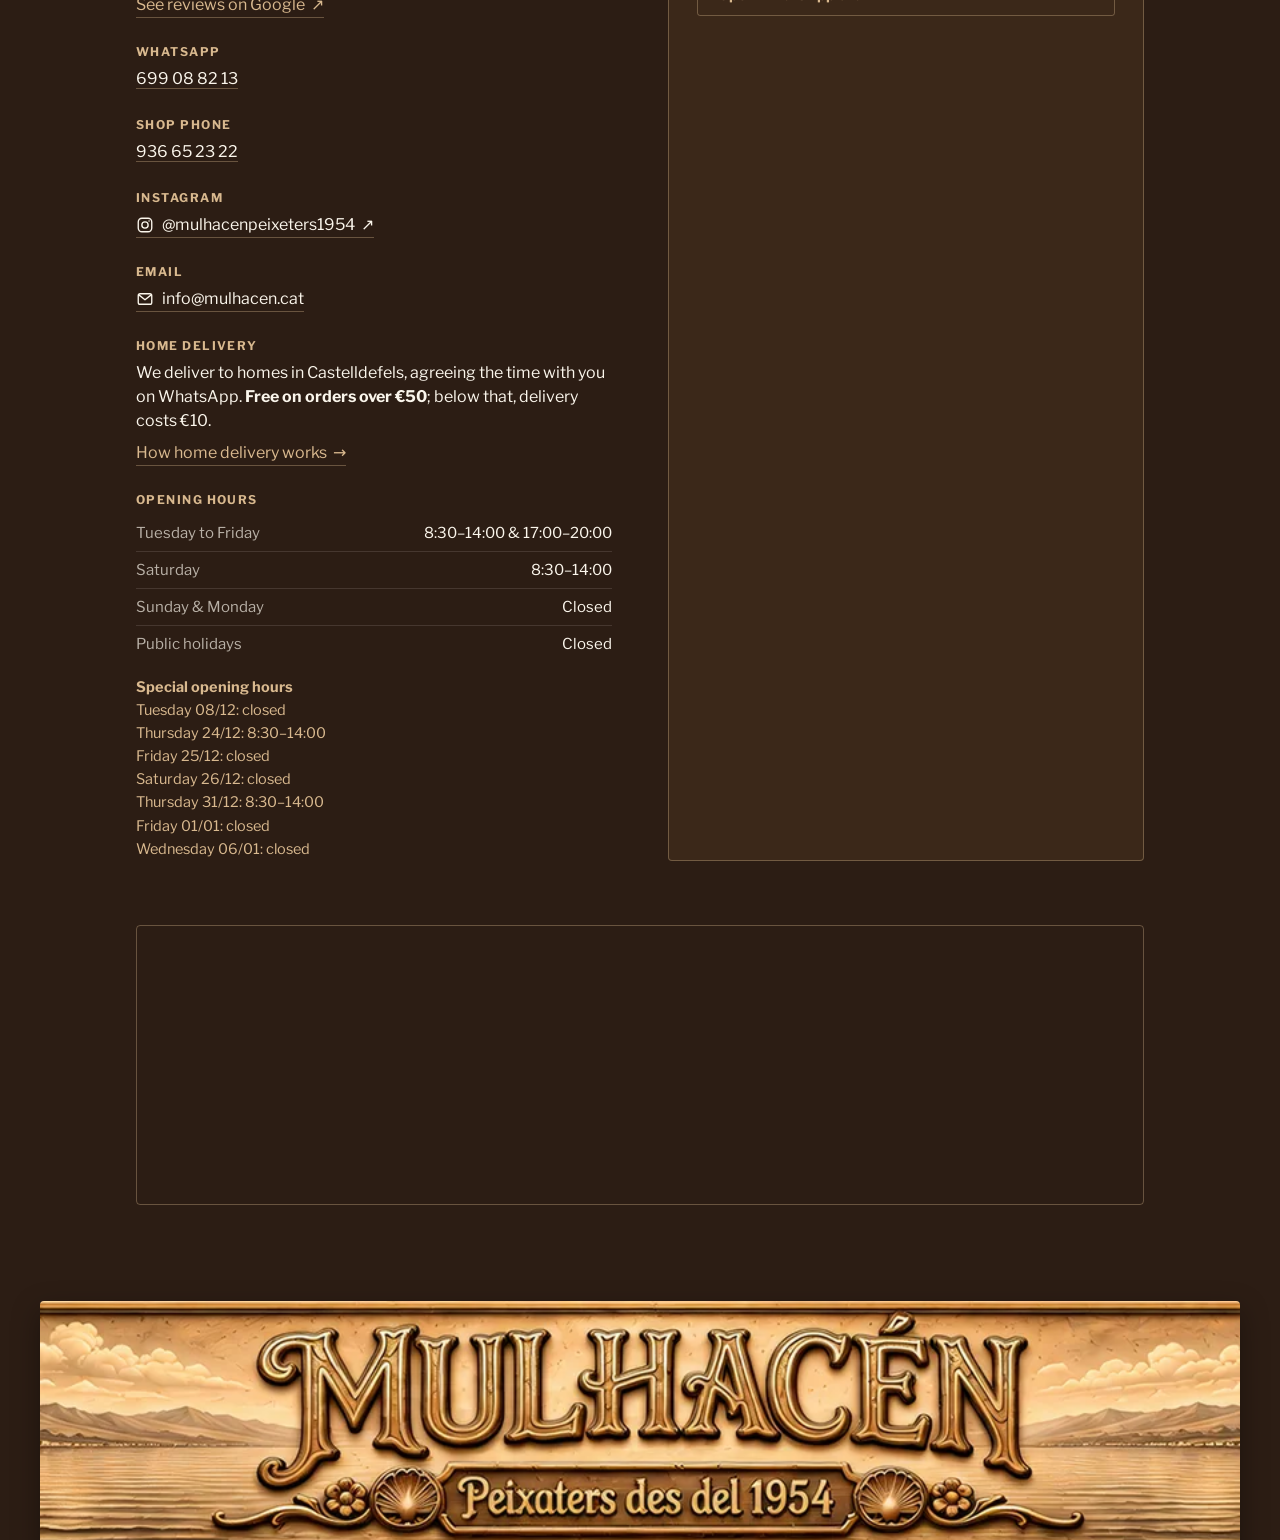
==== commit 014d8b79: "Analitica: contador de GoatCounter a mulhacen.goatcounter.com Co-Authored-By: Claude Opus 5.5 <norep" ====
--- a/en/index.html
+++ b/en/index.html
@@ -1,4 +1,4 @@
-<!doctype html><html lang="en"><head><meta charset=utf8><base href="/"><script>window.LANG_PAGINA="en"</script><script>document.documentElement.classList.add('js')</script><meta name=viewport content="width=device-width,initial-scale=1"><title>Mulhacén Fishmonger · Fresh fish and seafood in Castelldefels</title><link rel="canonical" href="https://mulhacen.cat/en/"><link rel="alternate" hreflang="ca" href="https://mulhacen.cat/"><link rel="alternate" hreflang="es" href="https://mulhacen.cat/es/"><link rel="alternate" hreflang="en" href="https://mulhacen.cat/en/"><link rel="alternate" hreflang="x-default" href="https://mulhacen.cat/"><link rel="preconnect" href="https://fonts.googleapis.com"><link rel="preconnect" href="https://fonts.gstatic.com" crossorigin><link rel="stylesheet" href="https://fonts.googleapis.com/css2?family=Playfair+Display:ital,wght@0,400;0,500;0,600;0,700;1,400;1,500&family=Libre+Franklin:wght@400;500;600;700;800&display=swap"><link rel="icon" href="favicon.ico" sizes="48x48"><link rel="icon" type="image/png" sizes="32x32" href="img/favicon-32.png"><link rel="icon" type="image/png" sizes="192x192" href="img/icon-192.png"><link rel="apple-touch-icon" href="img/apple-touch-icon.png"><meta name="theme-color" content="#2C1D14"><meta name="description" content="Fresh fish and seafood in Castelldefels since 1954. Order on WhatsApp and skip the queue: collect in store or free home delivery over €50."><meta property="og:type" content="website"><meta property="og:locale" content="en_GB"><meta property="og:site_name" content="Peixateria Mulhacén"><meta property="og:title" content="Mulhacén Fishmonger · Fresh fish and seafood in Castelldefels"><meta property="og:description" content="Fresh fish and seafood in Castelldefels since 1954. Order on WhatsApp and skip the queue: collect in store or free home delivery over €50."><meta property="og:url" content="https://mulhacen.cat/en/"><meta property="og:image" content="https://mulhacen.cat/og.jpg"><meta property="og:image:width" content="1200"><meta property="og:image:height" content="630"><meta name="twitter:card" content="summary_large_image"><meta name="twitter:image" content="https://mulhacen.cat/og.jpg"><meta property="og:image:alt" content="Taulell de la Peixateria Mulhacén amb peix i marisc fresc"><script type="application/ld+json" id="ldStore">{"@context":"https://schema.org","@type":"Store","@id":"https://mulhacen.cat/#store","name":"Peixateria Mulhacén","description":"Peixateria a Castelldefels des del 1954. Peix i marisc de llotja, encàrrecs per WhatsApp, recollida a la botiga o lliurament a domicili.","url":"https://mulhacen.cat/","image":"https://mulhacen.cat/og.jpg","telephone":"+34936652322","foundingDate":"1954","address":{"@type":"PostalAddress","streetAddress":"Carrer de la Llibertat, 10","postalCode":"08860","addressLocality":"Castelldefels","addressRegion":"Barcelona","addressCountry":"ES"},"geo":{"@type":"GeoCoordinates","latitude":41.2788385,"longitude":1.9767289},"openingHoursSpecification":[{"@type":"OpeningHoursSpecification","dayOfWeek":["Tuesday","Wednesday","Thursday","Friday"],"opens":"08:30","closes":"14:00"},{"@type":"OpeningHoursSpecification","dayOfWeek":["Tuesday","Wednesday","Thursday","Friday"],"opens":"17:00","closes":"20:00"},{"@type":"OpeningHoursSpecification","dayOfWeek":"Saturday","opens":"08:30","closes":"14:00"}],"areaServed":"Castelldefels","sameAs":["https://share.google/4iYkjqqurM3KNHHqT","https://www.instagram.com/mulhacenpeixeters1954/"],"email":"info@mulhacen.cat","logo":"https://mulhacen.cat/img/mulhacen-logo.jpg","priceRange":"€€","hasMap":"https://www.google.com/maps/place/?q=place_id:ChIJHfs3fCyDpBIRCZyUIs1L600","contactPoint":{"@type":"ContactPoint","telephone":"+34699088213","contactType":"customer service","availableLanguage":["ca","es","en"],"description":"WhatsApp"}}</script><style>:root{color-scheme:light}body{margin:0;padding:0;font:14px -apple-system,BlinkMacSystemFont,sans-serif;background:#faf9f5;color:#141413}img{max-width:100%}[hidden]:not([hidden=until-found]){display:none!important}</style><script data-goatcounter="https://peixaterialadorada.goatcounter.com/count" async src="js/count.js"></script></head><body>
+<!doctype html><html lang="en"><head><meta charset=utf8><base href="/"><script>window.LANG_PAGINA="en"</script><script>document.documentElement.classList.add('js')</script><meta name=viewport content="width=device-width,initial-scale=1"><title>Mulhacén Fishmonger · Fresh fish and seafood in Castelldefels</title><link rel="canonical" href="https://mulhacen.cat/en/"><link rel="alternate" hreflang="ca" href="https://mulhacen.cat/"><link rel="alternate" hreflang="es" href="https://mulhacen.cat/es/"><link rel="alternate" hreflang="en" href="https://mulhacen.cat/en/"><link rel="alternate" hreflang="x-default" href="https://mulhacen.cat/"><link rel="preconnect" href="https://fonts.googleapis.com"><link rel="preconnect" href="https://fonts.gstatic.com" crossorigin><link rel="stylesheet" href="https://fonts.googleapis.com/css2?family=Playfair+Display:ital,wght@0,400;0,500;0,600;0,700;1,400;1,500&family=Libre+Franklin:wght@400;500;600;700;800&display=swap"><link rel="icon" href="favicon.ico" sizes="48x48"><link rel="icon" type="image/png" sizes="32x32" href="img/favicon-32.png"><link rel="icon" type="image/png" sizes="192x192" href="img/icon-192.png"><link rel="apple-touch-icon" href="img/apple-touch-icon.png"><meta name="theme-color" content="#2C1D14"><meta name="description" content="Fresh fish and seafood in Castelldefels since 1954. Order on WhatsApp and skip the queue: collect in store or free home delivery over €50."><meta property="og:type" content="website"><meta property="og:locale" content="en_GB"><meta property="og:site_name" content="Peixateria Mulhacén"><meta property="og:title" content="Mulhacén Fishmonger · Fresh fish and seafood in Castelldefels"><meta property="og:description" content="Fresh fish and seafood in Castelldefels since 1954. Order on WhatsApp and skip the queue: collect in store or free home delivery over €50."><meta property="og:url" content="https://mulhacen.cat/en/"><meta property="og:image" content="https://mulhacen.cat/og.jpg"><meta property="og:image:width" content="1200"><meta property="og:image:height" content="630"><meta name="twitter:card" content="summary_large_image"><meta name="twitter:image" content="https://mulhacen.cat/og.jpg"><meta property="og:image:alt" content="Taulell de la Peixateria Mulhacén amb peix i marisc fresc"><script type="application/ld+json" id="ldStore">{"@context":"https://schema.org","@type":"Store","@id":"https://mulhacen.cat/#store","name":"Peixateria Mulhacén","description":"Peixateria a Castelldefels des del 1954. Peix i marisc de llotja, encàrrecs per WhatsApp, recollida a la botiga o lliurament a domicili.","url":"https://mulhacen.cat/","image":"https://mulhacen.cat/og.jpg","telephone":"+34936652322","foundingDate":"1954","address":{"@type":"PostalAddress","streetAddress":"Carrer de la Llibertat, 10","postalCode":"08860","addressLocality":"Castelldefels","addressRegion":"Barcelona","addressCountry":"ES"},"geo":{"@type":"GeoCoordinates","latitude":41.2788385,"longitude":1.9767289},"openingHoursSpecification":[{"@type":"OpeningHoursSpecification","dayOfWeek":["Tuesday","Wednesday","Thursday","Friday"],"opens":"08:30","closes":"14:00"},{"@type":"OpeningHoursSpecification","dayOfWeek":["Tuesday","Wednesday","Thursday","Friday"],"opens":"17:00","closes":"20:00"},{"@type":"OpeningHoursSpecification","dayOfWeek":"Saturday","opens":"08:30","closes":"14:00"}],"areaServed":"Castelldefels","sameAs":["https://share.google/4iYkjqqurM3KNHHqT","https://www.instagram.com/mulhacenpeixeters1954/"],"email":"info@mulhacen.cat","logo":"https://mulhacen.cat/img/mulhacen-logo.jpg","priceRange":"€€","hasMap":"https://www.google.com/maps/place/?q=place_id:ChIJHfs3fCyDpBIRCZyUIs1L600","contactPoint":{"@type":"ContactPoint","telephone":"+34699088213","contactType":"customer service","availableLanguage":["ca","es","en"],"description":"WhatsApp"}}</script><style>:root{color-scheme:light}body{margin:0;padding:0;font:14px -apple-system,BlinkMacSystemFont,sans-serif;background:#faf9f5;color:#141413}img{max-width:100%}[hidden]:not([hidden=until-found]){display:none!important}</style><script data-goatcounter="https://mulhacen.goatcounter.com/count" async src="js/count.js"></script></head><body>
 <style>
 
   :root{
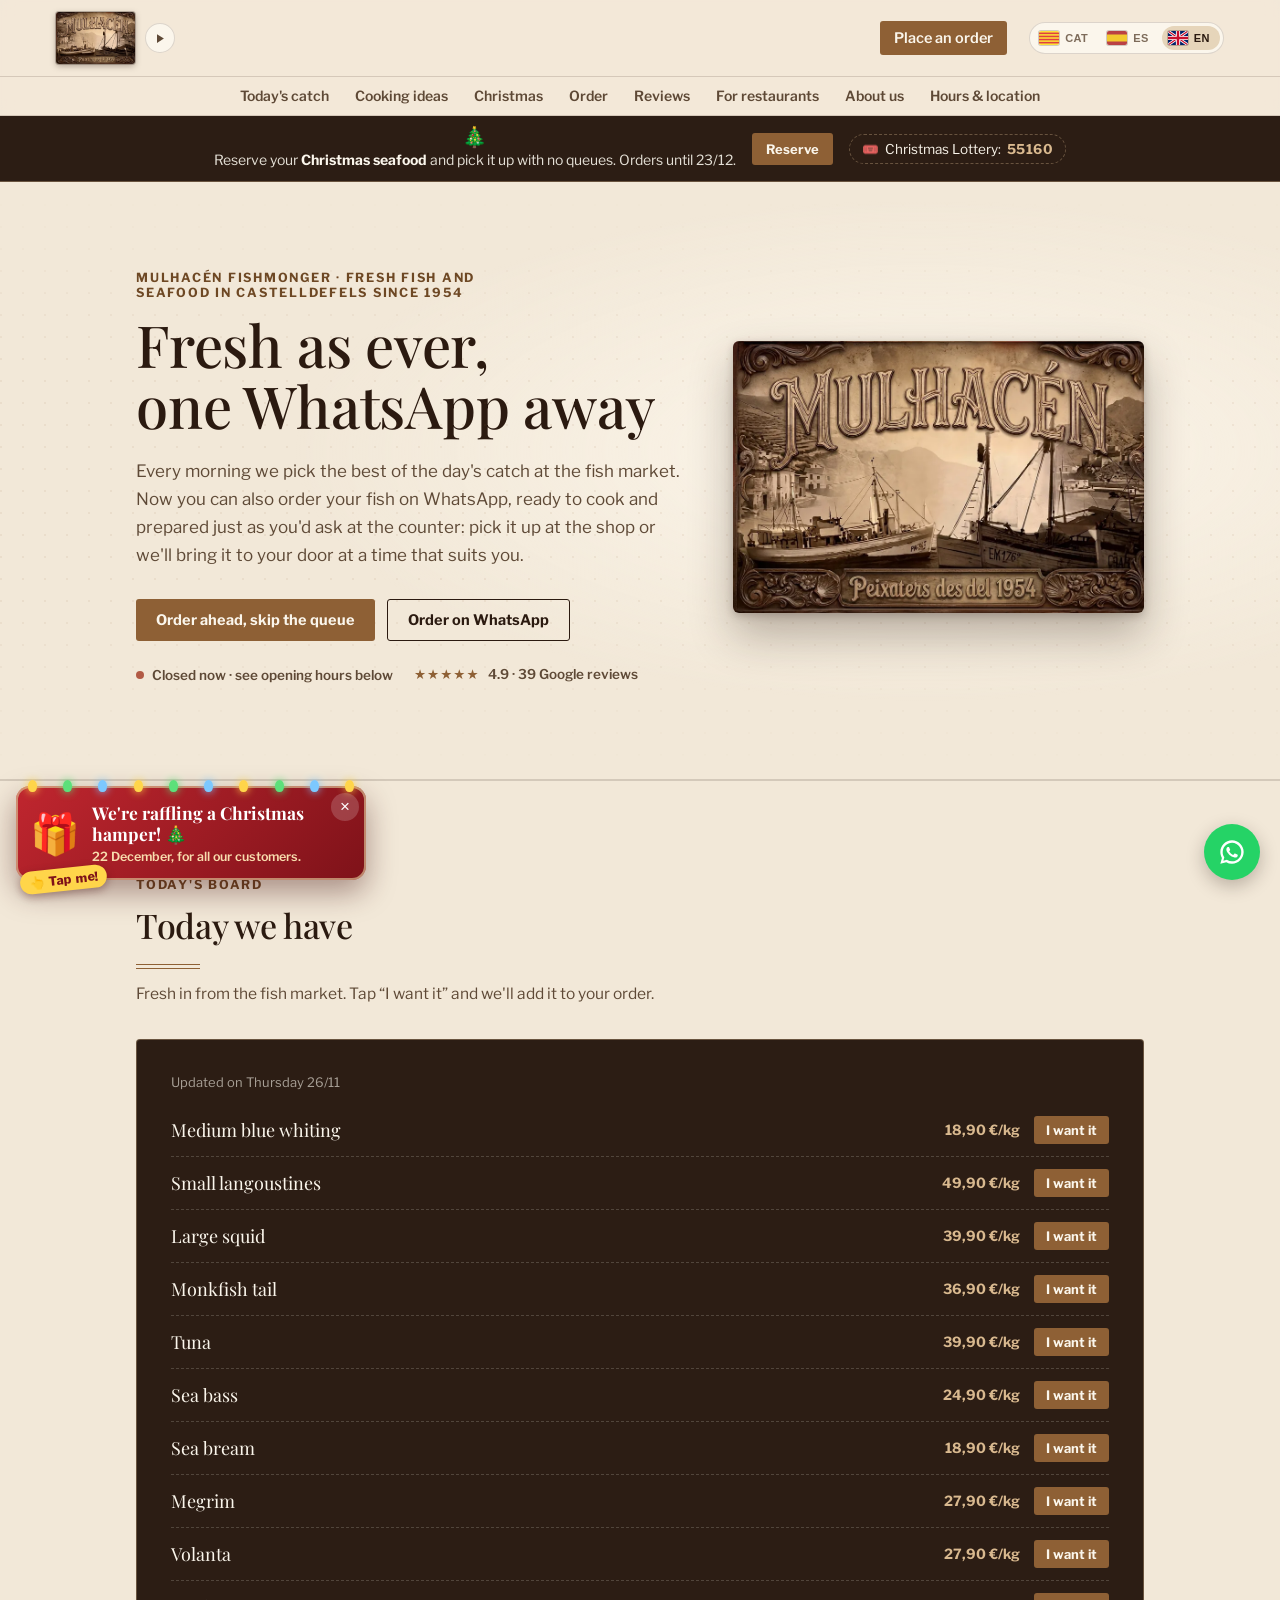
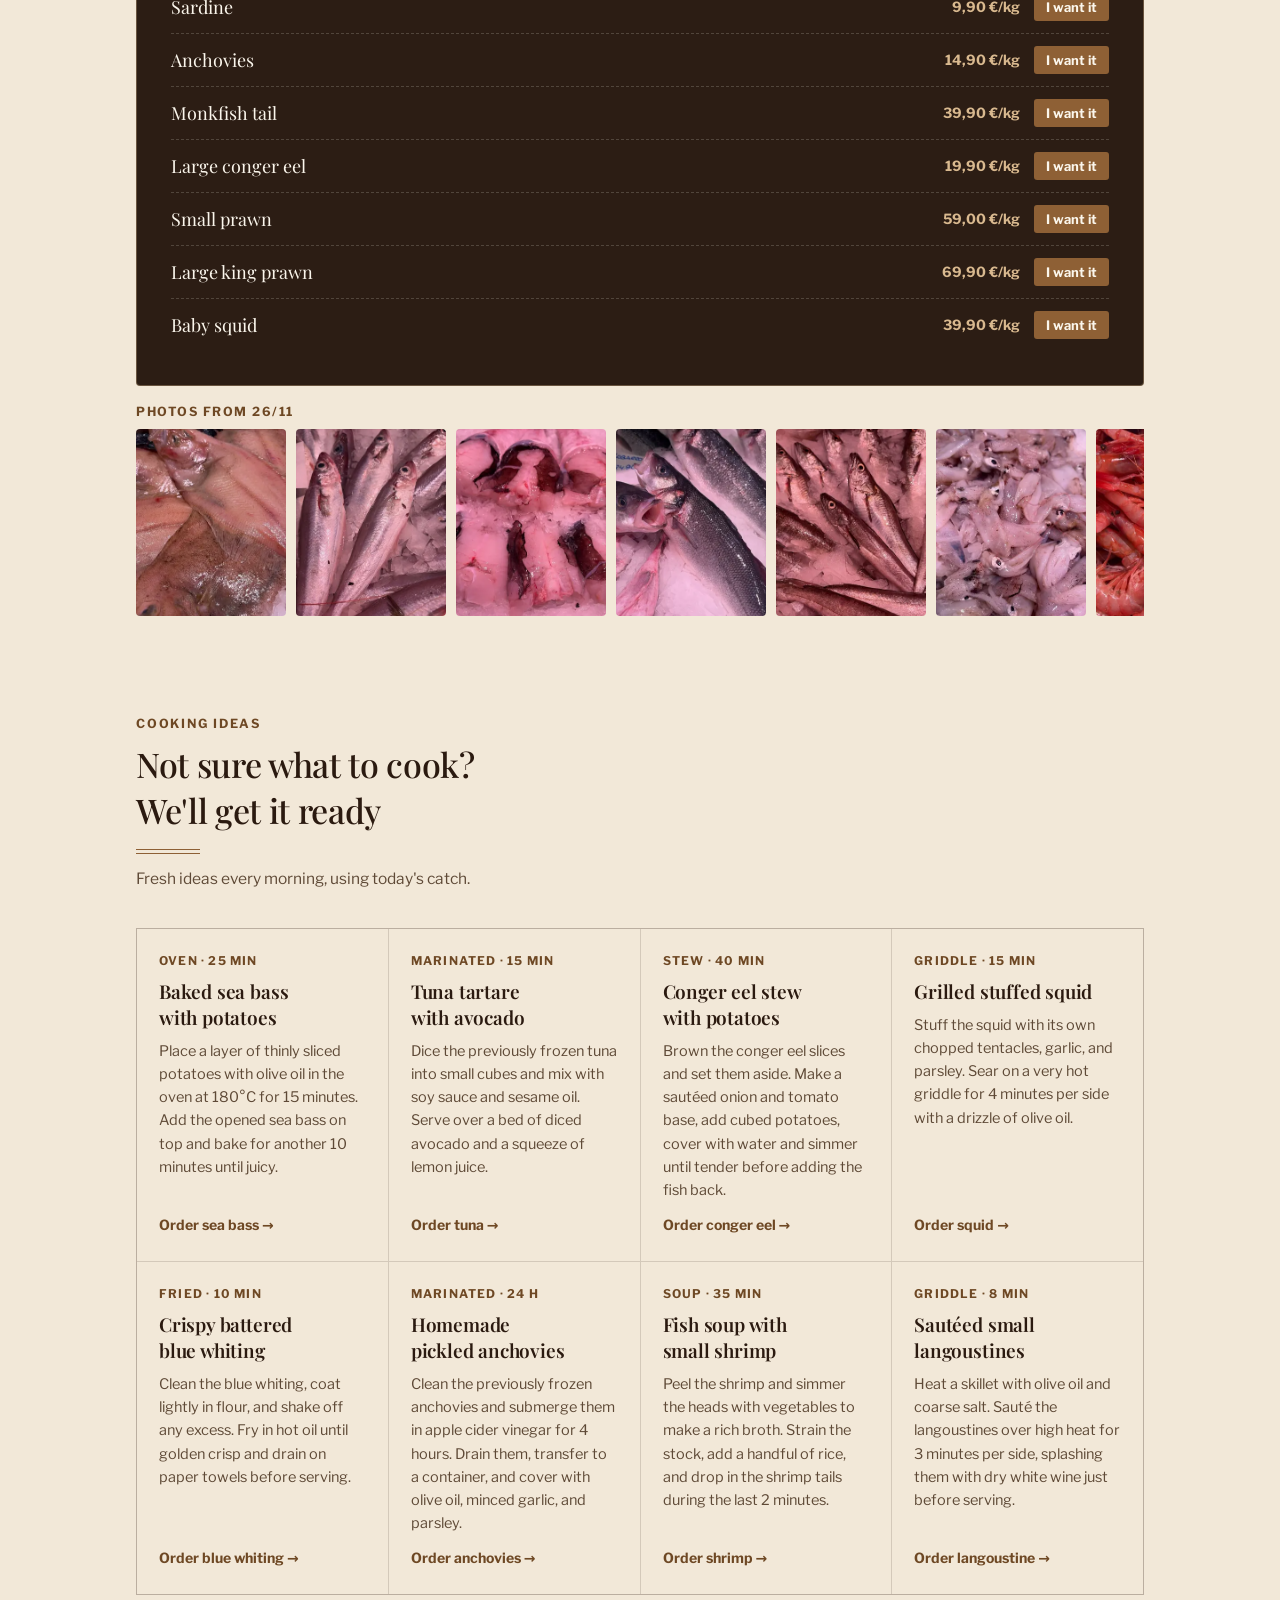
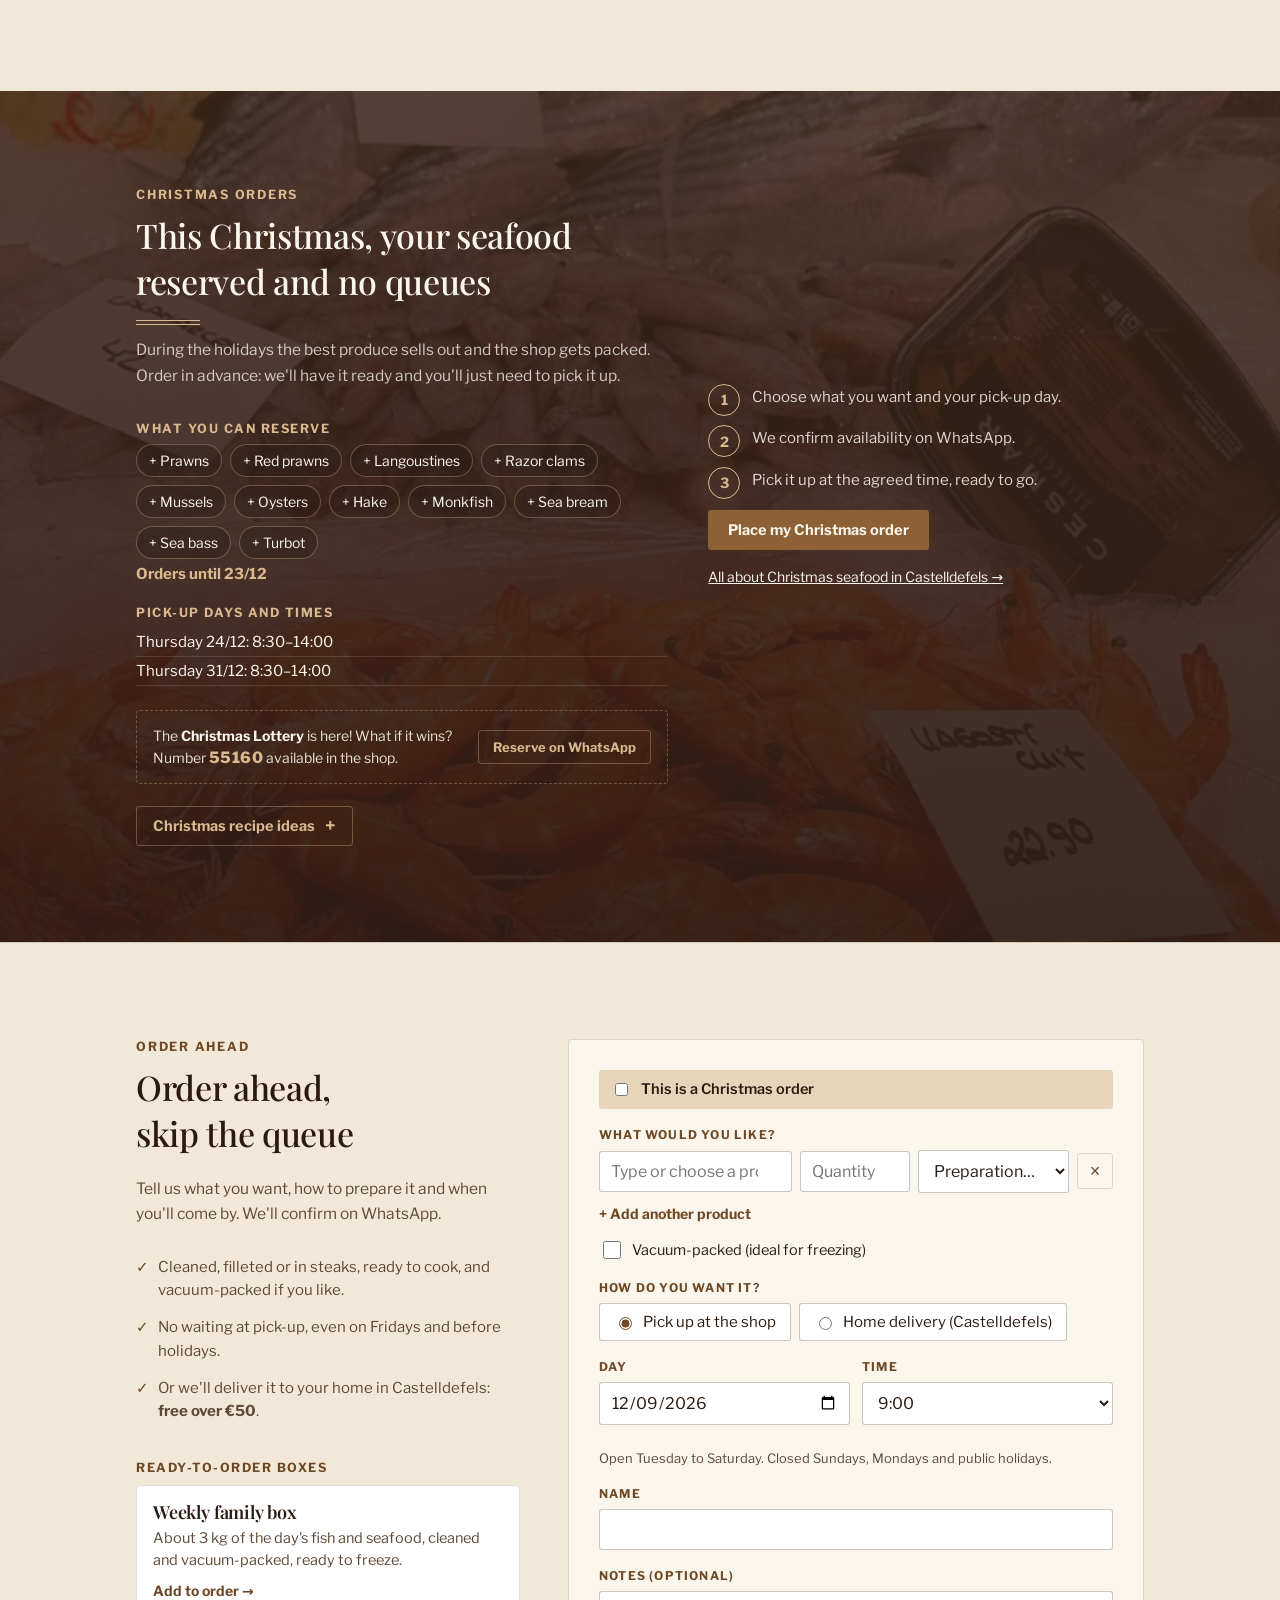
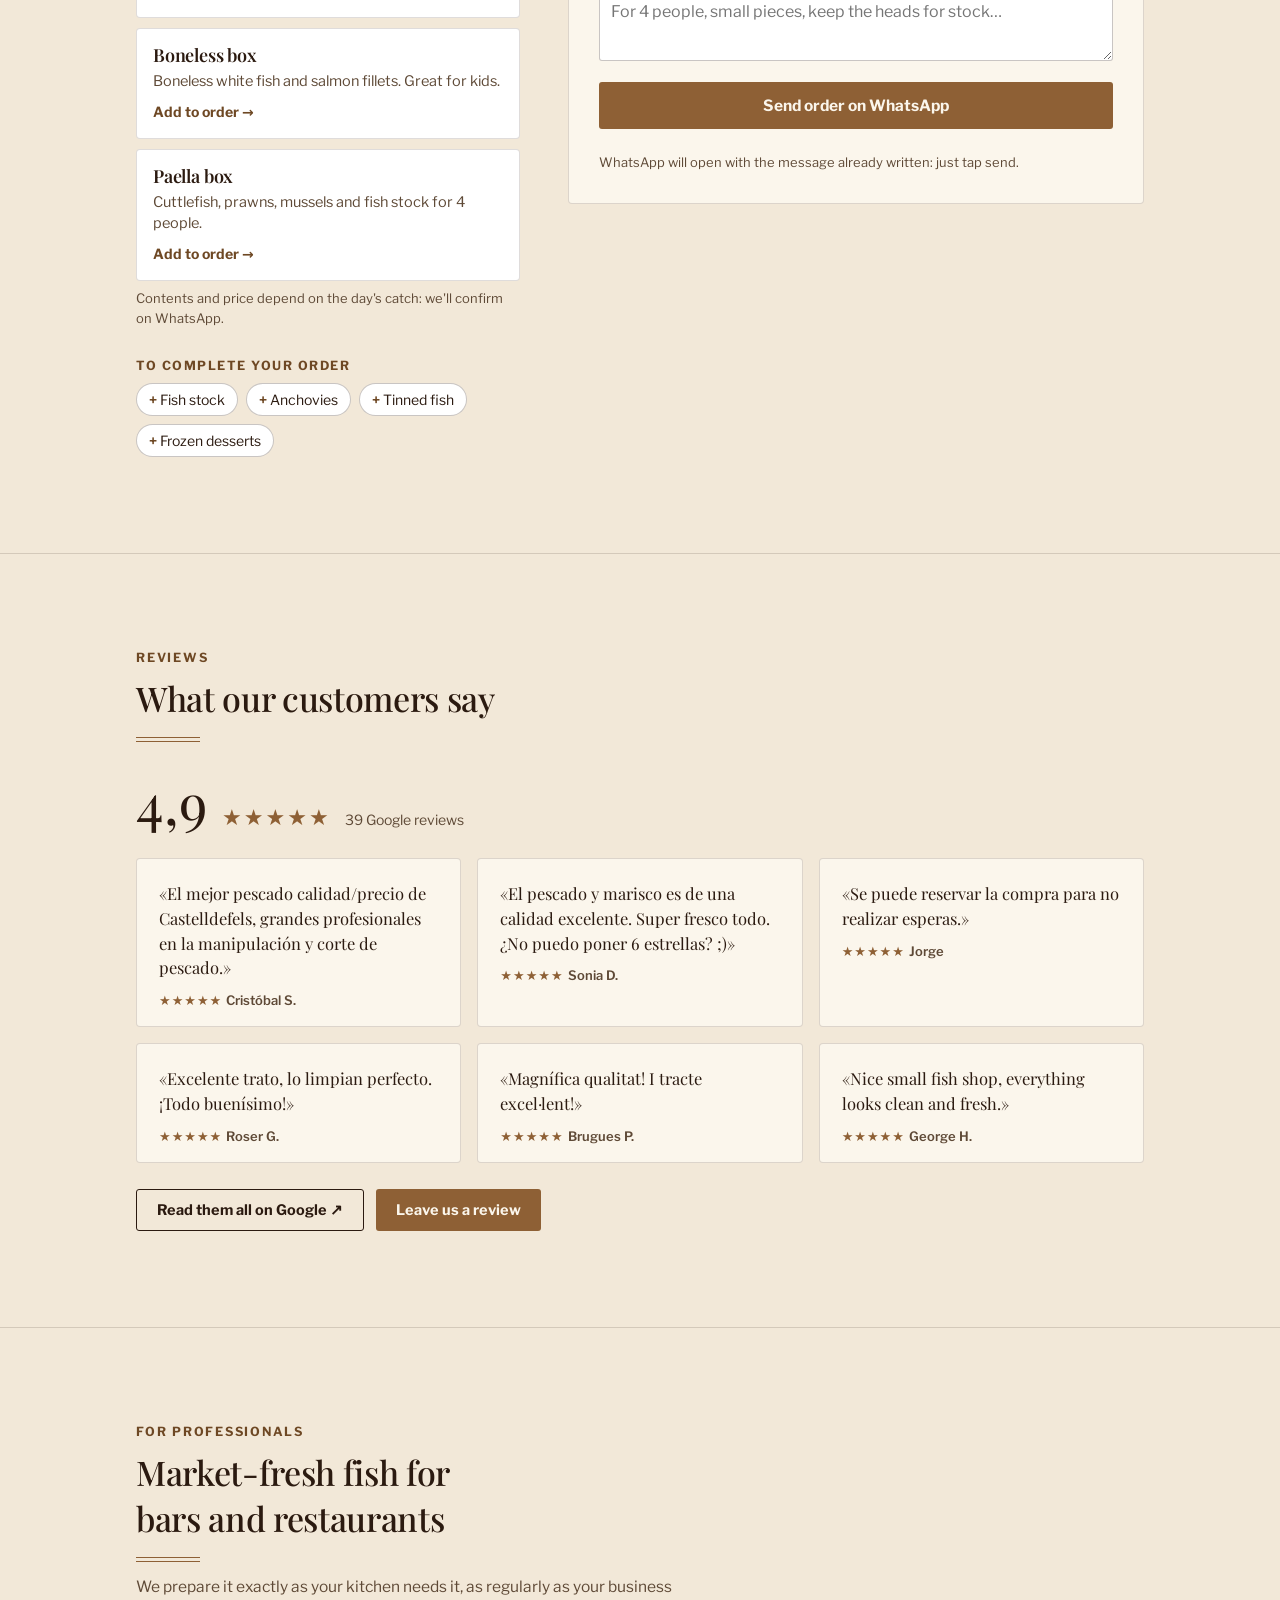
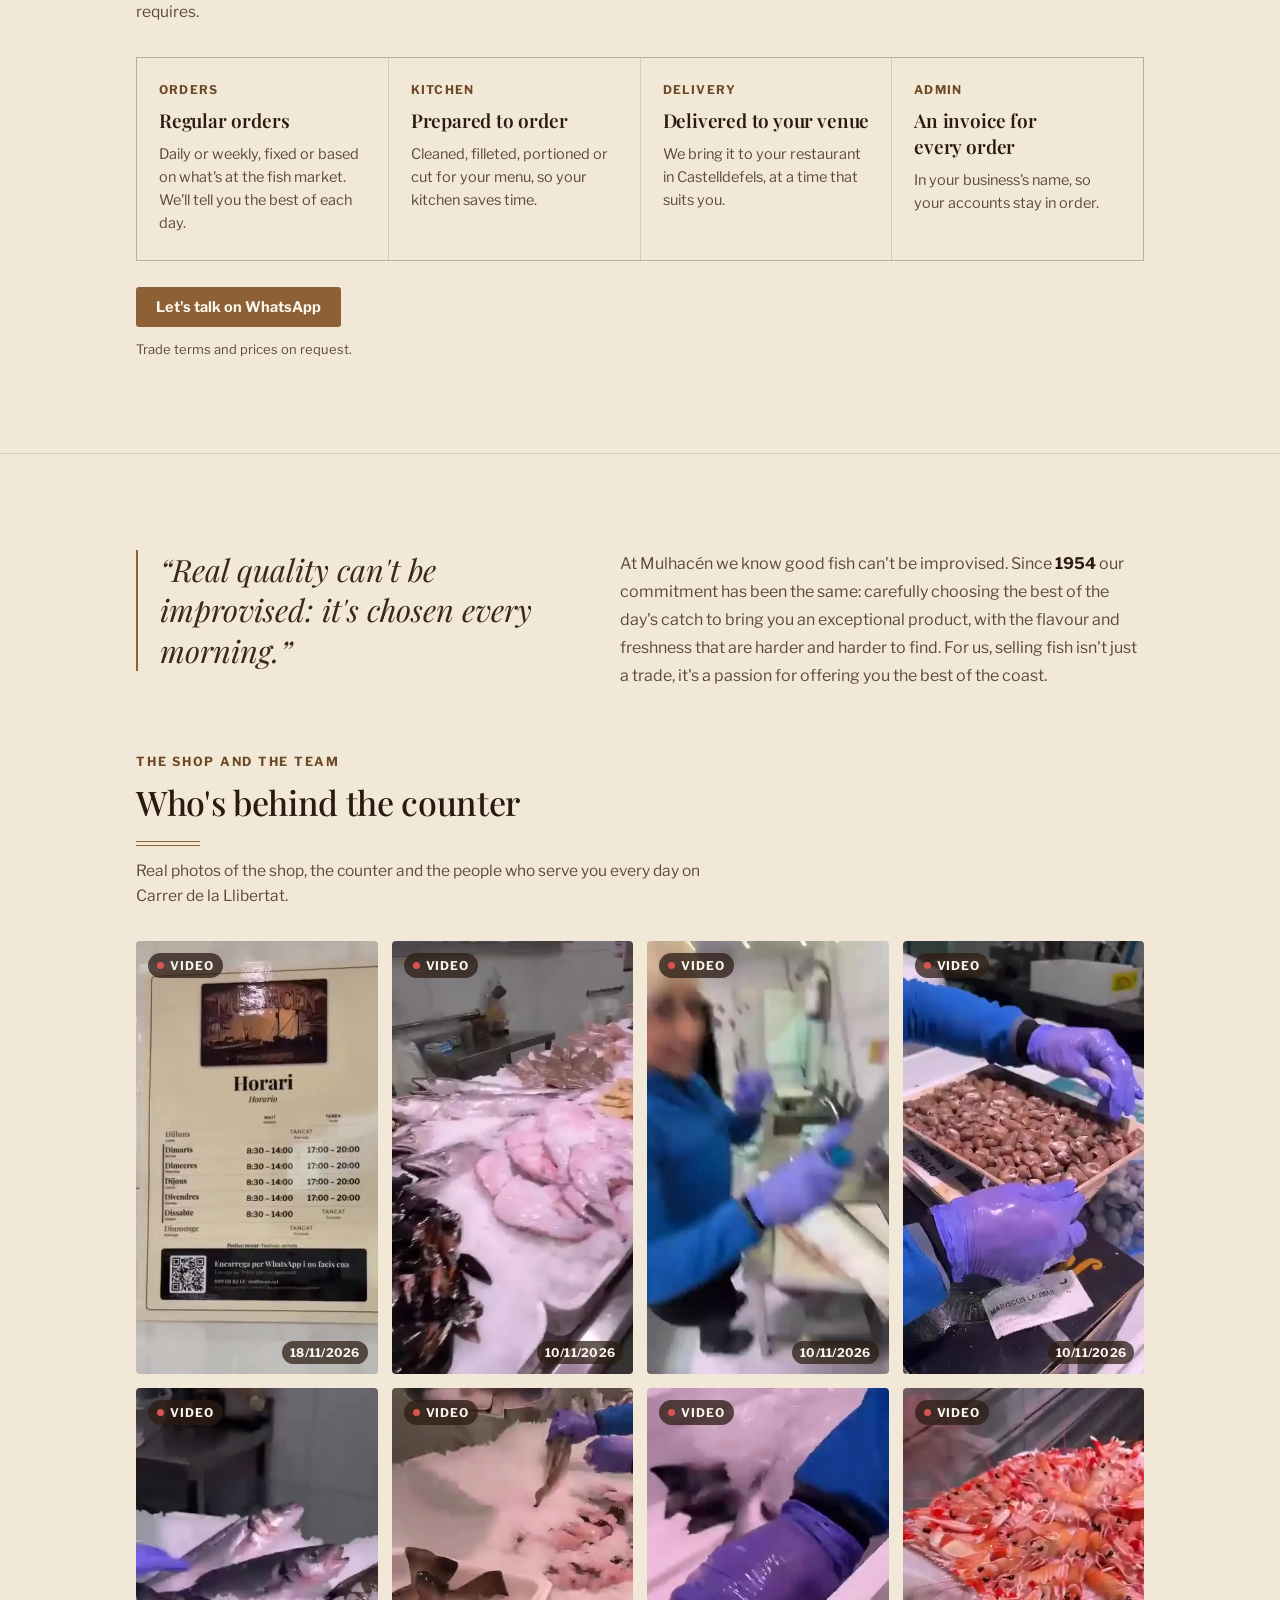
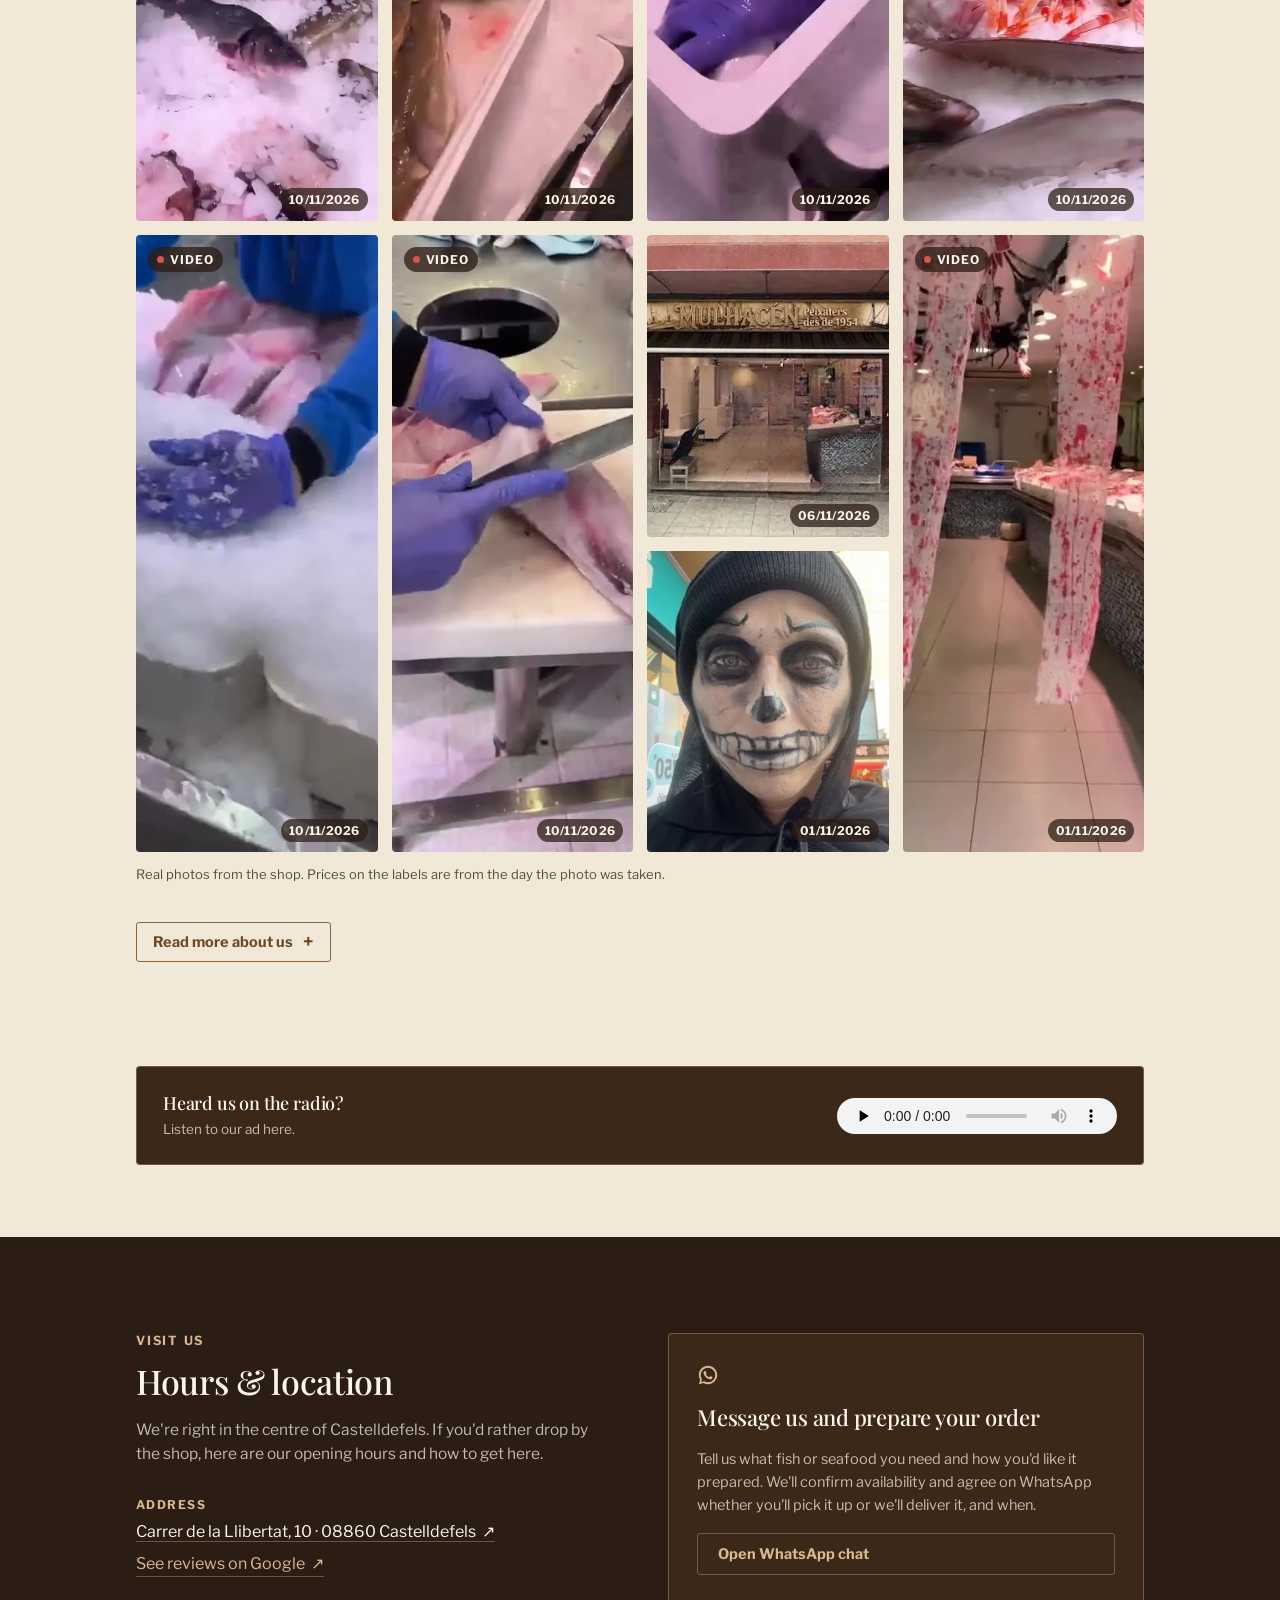
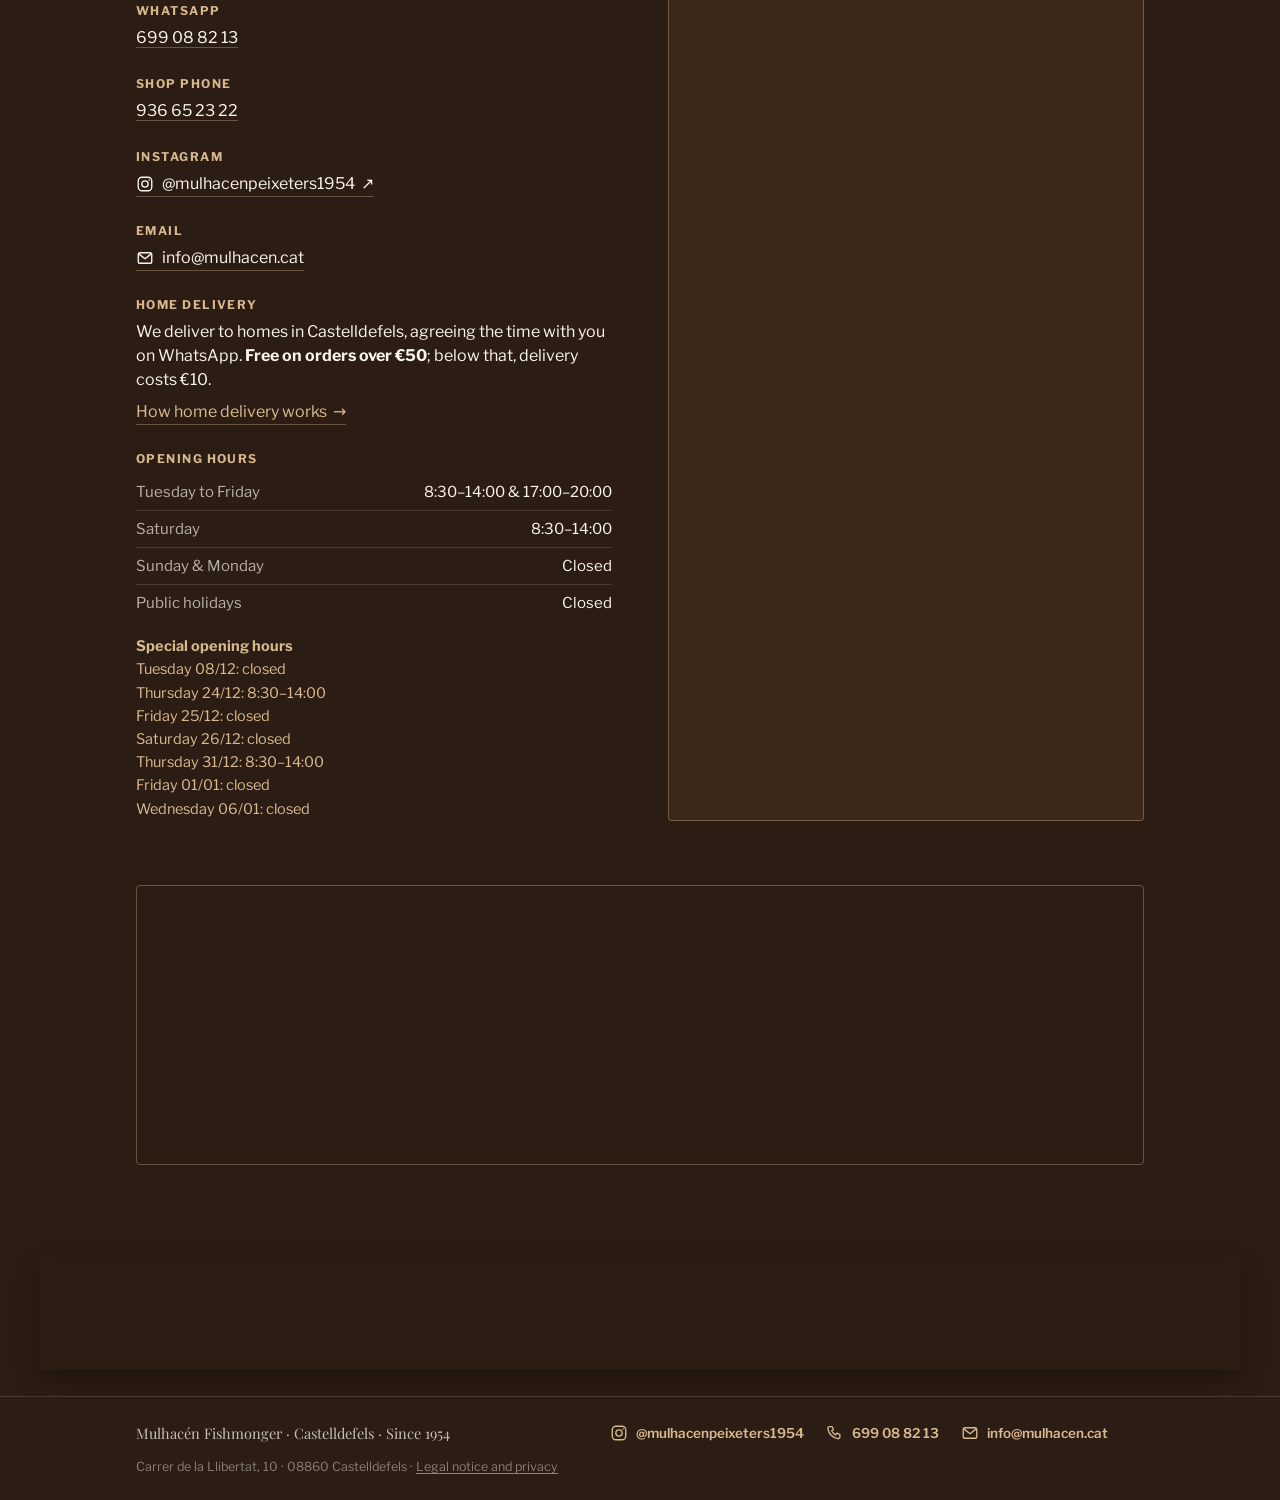
==== commit 00c65292: "Avui tenim: neó verd «Acabat d'arribar» quan la pissarra és del dia; web ampliada en pantalles grans" ====
--- a/en/index.html
+++ b/en/index.html
@@ -1,4 +1,4 @@
-<!doctype html><html lang="en"><head><meta charset=utf8><base href="/"><script>window.LANG_PAGINA="en"</script><script>document.documentElement.classList.add('js')</script><meta name=viewport content="width=device-width,initial-scale=1"><title>Mulhacén Fishmonger · Fresh fish and seafood in Castelldefels</title><link rel="canonical" href="https://mulhacen.cat/en/"><link rel="alternate" hreflang="ca" href="https://mulhacen.cat/"><link rel="alternate" hreflang="es" href="https://mulhacen.cat/es/"><link rel="alternate" hreflang="en" href="https://mulhacen.cat/en/"><link rel="alternate" hreflang="x-default" href="https://mulhacen.cat/"><link rel="preconnect" href="https://fonts.googleapis.com"><link rel="preconnect" href="https://fonts.gstatic.com" crossorigin><link rel="stylesheet" href="https://fonts.googleapis.com/css2?family=Playfair+Display:ital,wght@0,400;0,500;0,600;0,700;1,400;1,500&family=Libre+Franklin:wght@400;500;600;700;800&display=swap"><link rel="icon" href="favicon.ico" sizes="48x48"><link rel="icon" type="image/png" sizes="32x32" href="img/favicon-32.png"><link rel="icon" type="image/png" sizes="192x192" href="img/icon-192.png"><link rel="apple-touch-icon" href="img/apple-touch-icon.png"><meta name="theme-color" content="#2C1D14"><meta name="description" content="Fresh fish and seafood in Castelldefels since 1954. Order on WhatsApp and skip the queue: collect in store or free home delivery over €50."><meta property="og:type" content="website"><meta property="og:locale" content="en_GB"><meta property="og:site_name" content="Peixateria Mulhacén"><meta property="og:title" content="Mulhacén Fishmonger · Fresh fish and seafood in Castelldefels"><meta property="og:description" content="Fresh fish and seafood in Castelldefels since 1954. Order on WhatsApp and skip the queue: collect in store or free home delivery over €50."><meta property="og:url" content="https://mulhacen.cat/en/"><meta property="og:image" content="https://mulhacen.cat/og.jpg"><meta property="og:image:width" content="1200"><meta property="og:image:height" content="630"><meta name="twitter:card" content="summary_large_image"><meta name="twitter:image" content="https://mulhacen.cat/og.jpg"><meta property="og:image:alt" content="Taulell de la Peixateria Mulhacén amb peix i marisc fresc"><script type="application/ld+json" id="ldStore">{"@context":"https://schema.org","@type":"Store","@id":"https://mulhacen.cat/#store","name":"Peixateria Mulhacén","description":"Peixateria a Castelldefels des del 1954. Peix i marisc de llotja, encàrrecs per WhatsApp, recollida a la botiga o lliurament a domicili.","url":"https://mulhacen.cat/","image":"https://mulhacen.cat/og.jpg","telephone":"+34936652322","foundingDate":"1954","address":{"@type":"PostalAddress","streetAddress":"Carrer de la Llibertat, 10","postalCode":"08860","addressLocality":"Castelldefels","addressRegion":"Barcelona","addressCountry":"ES"},"geo":{"@type":"GeoCoordinates","latitude":41.2788385,"longitude":1.9767289},"openingHoursSpecification":[{"@type":"OpeningHoursSpecification","dayOfWeek":["Tuesday","Wednesday","Thursday","Friday"],"opens":"08:30","closes":"14:00"},{"@type":"OpeningHoursSpecification","dayOfWeek":["Tuesday","Wednesday","Thursday","Friday"],"opens":"17:00","closes":"20:00"},{"@type":"OpeningHoursSpecification","dayOfWeek":"Saturday","opens":"08:30","closes":"14:00"}],"areaServed":"Castelldefels","sameAs":["https://share.google/4iYkjqqurM3KNHHqT","https://www.instagram.com/mulhacenpeixeters1954/"],"email":"info@mulhacen.cat","logo":"https://mulhacen.cat/img/mulhacen-logo.jpg","priceRange":"€€","hasMap":"https://www.google.com/maps/place/?q=place_id:ChIJHfs3fCyDpBIRCZyUIs1L600","contactPoint":{"@type":"ContactPoint","telephone":"+34699088213","contactType":"customer service","availableLanguage":["ca","es","en"],"description":"WhatsApp"}}</script><style>:root{color-scheme:light}body{margin:0;padding:0;font:14px -apple-system,BlinkMacSystemFont,sans-serif;background:#faf9f5;color:#141413}img{max-width:100%}[hidden]:not([hidden=until-found]){display:none!important}</style><script data-goatcounter="https://mulhacen.goatcounter.com/count" async src="js/count.js"></script></head><body>
+<!doctype html><html lang="en"><head><meta charset=utf8><base href="/"><script>window.LANG_PAGINA="en"</script><script>document.documentElement.classList.add('js')</script><meta name=viewport content="width=device-width,initial-scale=1"><title>Mulhacén Fishmonger · Fresh fish and seafood in Castelldefels</title><link rel="canonical" href="https://mulhacen.cat/en/"><link rel="alternate" hreflang="ca" href="https://mulhacen.cat/"><link rel="alternate" hreflang="es" href="https://mulhacen.cat/es/"><link rel="alternate" hreflang="en" href="https://mulhacen.cat/en/"><link rel="alternate" hreflang="x-default" href="https://mulhacen.cat/"><link rel="preconnect" href="https://fonts.googleapis.com"><link rel="preconnect" href="https://fonts.gstatic.com" crossorigin><link rel="stylesheet" href="https://fonts.googleapis.com/css2?family=Playfair+Display:ital,wght@0,400;0,500;0,600;0,700;1,400;1,500&family=Libre+Franklin:wght@400;500;600;700;800&display=swap"><link rel="stylesheet" href="https://fonts.googleapis.com/css2?family=Yellowtail&display=swap"><link rel="icon" href="favicon.ico" sizes="48x48"><link rel="icon" type="image/png" sizes="32x32" href="img/favicon-32.png"><link rel="icon" type="image/png" sizes="192x192" href="img/icon-192.png"><link rel="apple-touch-icon" href="img/apple-touch-icon.png"><meta name="theme-color" content="#2C1D14"><meta name="description" content="Fresh fish and seafood in Castelldefels since 1954. Order on WhatsApp and skip the queue: collect in store or free home delivery over €50."><meta property="og:type" content="website"><meta property="og:locale" content="en_GB"><meta property="og:site_name" content="Peixateria Mulhacén"><meta property="og:title" content="Mulhacén Fishmonger · Fresh fish and seafood in Castelldefels"><meta property="og:description" content="Fresh fish and seafood in Castelldefels since 1954. Order on WhatsApp and skip the queue: collect in store or free home delivery over €50."><meta property="og:url" content="https://mulhacen.cat/en/"><meta property="og:image" content="https://mulhacen.cat/og.jpg"><meta property="og:image:width" content="1200"><meta property="og:image:height" content="630"><meta name="twitter:card" content="summary_large_image"><meta name="twitter:image" content="https://mulhacen.cat/og.jpg"><meta property="og:image:alt" content="Taulell de la Peixateria Mulhacén amb peix i marisc fresc"><script type="application/ld+json" id="ldStore">{"@context":"https://schema.org","@type":"Store","@id":"https://mulhacen.cat/#store","name":"Peixateria Mulhacén","description":"Peixateria a Castelldefels des del 1954. Peix i marisc de llotja, encàrrecs per WhatsApp, recollida a la botiga o lliurament a domicili.","url":"https://mulhacen.cat/","image":"https://mulhacen.cat/og.jpg","telephone":"+34936652322","foundingDate":"1954","address":{"@type":"PostalAddress","streetAddress":"Carrer de la Llibertat, 10","postalCode":"08860","addressLocality":"Castelldefels","addressRegion":"Barcelona","addressCountry":"ES"},"geo":{"@type":"GeoCoordinates","latitude":41.2788385,"longitude":1.9767289},"openingHoursSpecification":[{"@type":"OpeningHoursSpecification","dayOfWeek":["Tuesday","Wednesday","Thursday","Friday"],"opens":"08:30","closes":"14:00"},{"@type":"OpeningHoursSpecification","dayOfWeek":["Tuesday","Wednesday","Thursday","Friday"],"opens":"17:00","closes":"20:00"},{"@type":"OpeningHoursSpecification","dayOfWeek":"Saturday","opens":"08:30","closes":"14:00"}],"areaServed":"Castelldefels","sameAs":["https://share.google/4iYkjqqurM3KNHHqT","https://www.instagram.com/mulhacenpeixeters1954/"],"email":"info@mulhacen.cat","logo":"https://mulhacen.cat/img/mulhacen-logo.jpg","priceRange":"€€","hasMap":"https://www.google.com/maps/place/?q=place_id:ChIJHfs3fCyDpBIRCZyUIs1L600","contactPoint":{"@type":"ContactPoint","telephone":"+34699088213","contactType":"customer service","availableLanguage":["ca","es","en"],"description":"WhatsApp"}}</script><style>:root{color-scheme:light}body{margin:0;padding:0;font:14px -apple-system,BlinkMacSystemFont,sans-serif;background:#faf9f5;color:#141413}img{max-width:100%}[hidden]:not([hidden=until-found]){display:none!important}</style><script data-goatcounter="https://mulhacen.goatcounter.com/count" async src="js/count.js"></script></head><body>
 <style>
 
   :root{
@@ -344,6 +344,11 @@
   .rating-line .stars{ color:var(--gold); letter-spacing:1px; }
   .rating-line:hover{ color:var(--ink); }
 
+  @media (min-width:1700px){ html{ zoom:1.2; } }
+  @media (min-width:2000px){ html{ zoom:1.35; } }
+  @media (min-width:2400px){ html{ zoom:1.6; } }
+  @media (min-width:3200px){ html{ zoom:2; } }
+
   /* ---------- Avui tenim ---------- */
   .board{
     background:var(--marine); color:var(--paper); border-radius:4px;
@@ -364,6 +369,43 @@
   .board-empty{ font-size:15px; line-height:1.6; color:rgba(250,246,236,0.8); }
   .board-empty a{ color:var(--gold-light); }
   .board .btn-sm{ padding:6px 12px; }
+  .avui-title{ display:flex; align-items:center; flex-wrap:wrap; gap:10px 22px; margin-top:10px; }
+  .avui-title h2{ margin-top:0; }
+  .neon-txt{
+    font-family:"Yellowtail", "Brush Script MT", cursive; font-size:clamp(22px,2.6vw,28px); line-height:1; white-space:nowrap;
+    color:var(--neon-txt);
+    text-shadow:0 0 2px #fff, 0 0 6px var(--neon), 0 0 12px rgb(var(--neon-glow)), 0 0 22px rgb(var(--neon-glow)), 0 0 38px rgb(var(--neon-glow));
+  }
+  @media (min-width:760px){
+    #avui .section-head{ max-width:none; }
+    #avui .section-head p.lead{ max-width:60ch; }
+    .avui-title{ justify-content:space-between; }
+    .neon{ margin-right:clamp(0px,4vw,48px); padding:10px 28px 13px; border-radius:16px; }
+    .neon-txt{ font-size:clamp(30px,3.4vw,42px); }
+  }
+  .neon{
+    --neon:#5ce1ff; --neon-glow:0,170,255; --neon-txt:#effcff; --neon-fondo:#0b1a24;
+    display:inline-flex; align-items:center; padding:7px 18px 9px; border-radius:12px;
+    background:radial-gradient(ellipse at center, var(--neon-fondo) 0%, #070b0f 75%);
+    border:2px solid var(--neon); transform:rotate(-4deg);
+    box-shadow:0 0 6px var(--neon), 0 0 16px rgba(var(--neon-glow),0.75), inset 0 0 12px rgba(var(--neon-glow),0.55), 0 8px 18px rgba(43,26,16,0.35);
+    animation:neon-on 3.2s steps(1,end) 0.4s both, neon-buzz 4s ease-in-out 3.8s infinite;
+  }
+  .neon-verd{ --neon:#5dff9e; --neon-glow:0,230,110; --neon-txt:#f0fff5; --neon-fondo:#0b2014; }
+  .neon[hidden]{ display:none; }
+  @keyframes neon-on{
+    0%,3%{ opacity:0.12; filter:saturate(0.2); }
+    4%{ opacity:1; filter:none; } 6%,13%{ opacity:0.12; filter:saturate(0.2); }
+    14%{ opacity:1; filter:none; } 15%{ opacity:0.25; filter:saturate(0.3); } 17%{ opacity:1; filter:none; } 19%,30%{ opacity:0.15; filter:saturate(0.2); }
+    32%{ opacity:1; filter:none; } 35%,44%{ opacity:0.2; filter:saturate(0.3); }
+    45%{ opacity:1; filter:none; } 46%{ opacity:0.3; } 48%{ opacity:1; } 50%,60%{ opacity:0.25; filter:saturate(0.4); }
+    62%{ opacity:1; filter:none; } 64%{ opacity:0.4; } 67%,100%{ opacity:1; filter:none; }
+  }
+  @keyframes neon-buzz{
+    0%,100%{ box-shadow:0 0 6px var(--neon), 0 0 16px rgba(var(--neon-glow),0.75), inset 0 0 12px rgba(var(--neon-glow),0.55), 0 8px 18px rgba(43,26,16,0.35); }
+    50%{ box-shadow:0 0 9px var(--neon), 0 0 26px rgba(var(--neon-glow),0.9), inset 0 0 16px rgba(var(--neon-glow),0.7), 0 8px 18px rgba(43,26,16,0.35); }
+  }
+  @media (prefers-reduced-motion: reduce){ .neon{ animation:none; } }
 
   /* ---------- Encàrrec ---------- */
   .order-grid{ display:grid; grid-template-columns:0.8fr 1.2fr; gap:48px; align-items:start; }
@@ -799,7 +841,10 @@
     <div class="wrap">
       <div class="section-head">
         <p class="eyebrow" data-t="avuiEyebrow">Today's board</p>
-        <h2 data-t="avuiH2">Today we have</h2>
+        <div class="avui-title">
+          <h2 data-t="avuiH2">Today we have</h2>
+          <span class="neon neon-verd" id="avuiNeon" hidden><span class="neon-txt" data-t="avuiNeon">Just in</span></span>
+        </div>
         <p class="lead" data-t="avuiLead">Fresh in from the fish market. Tap “I want it” and we'll add it to your order.</p>
       </div>
       <div class="board">
@@ -1375,7 +1420,7 @@
       avuiEyebrow:"La pissarra del dia", avuiH2:"Avui tenim",
       avuiLead:"El que ha arribat de la llotja. Toca «El vull» i ho afegim al teu encàrrec.",
       avuiEmpty:"Cada matí triem el millor de la llotja. Pregunta'ns per <a href=\"https://wa.me/34699088213\" target=\"_blank\" rel=\"noopener\">WhatsApp</a> què ha arribat avui o fes directament el teu encàrrec.",
-      avuiWant:"El vull", avuiUpdated:"Actualitzada el",
+      avuiWant:"El vull", avuiUpdated:"Actualitzada el", avuiNeon:"Acabat d'arribar",
       nadalEyebrow:"Encàrrecs de Nadal", nadalH2:"Aquest Nadal, el marisc reservat i sense cues",
       nadalLead:"Els dies de festa el millor producte vola i la botiga s'omple. Fes l'encàrrec amb temps: t'ho tindrem preparat i només hauràs de passar a recollir-ho.",
       nadalStep1:"Tria què vols i el dia de recollida.", bannerText:"Reserva el teu <strong>marisc de Nadal</strong> i recull-lo sense cues.", bannerBtn:"Reservar", bannerLimit:"Reserves fins al", chipsTitle:"Què pots reservar", pickupTitle:"Dies i hores de recollida", pickupEmpty:"Aviat publicarem els dies i horaris de recollida de Nadal.", fNadalHint:"Encàrrec de Nadal: tria un dels dies de recollida.", nadalClosed:"Les reserves de Nadal ja estan tancades. Pots passar per la botiga o escriure'ns per WhatsApp.",
@@ -1449,7 +1494,7 @@
       avuiEyebrow:"La pizarra del día", avuiH2:"Hoy tenemos",
       avuiLead:"Lo que ha llegado de la lonja. Toca «Lo quiero» y lo añadimos a tu encargo.",
       avuiEmpty:"Cada mañana elegimos lo mejor de la lonja. Pregúntanos por <a href=\"https://wa.me/34699088213\" target=\"_blank\" rel=\"noopener\">WhatsApp</a> qué ha llegado hoy o haz directamente tu encargo.",
-      avuiWant:"Lo quiero", avuiUpdated:"Actualizada el",
+      avuiWant:"Lo quiero", avuiUpdated:"Actualizada el", avuiNeon:"Recién llegado",
       nadalEyebrow:"Encargos de Navidad", nadalH2:"Esta Navidad, el marisco reservado y sin colas",
       nadalLead:"En fiestas el mejor producto vuela y la tienda se llena. Haz el encargo con tiempo: te lo tendremos preparado y solo tendrás que pasar a recogerlo.",
       nadalStep1:"Elige qué quieres y el día de recogida.", bannerText:"Reserva tu <strong>marisco de Navidad</strong> y recógelo sin colas.", bannerBtn:"Reservar", bannerLimit:"Reservas hasta el", chipsTitle:"Qué puedes reservar", pickupTitle:"Días y horas de recogida", pickupEmpty:"Pronto publicaremos los días y horarios de recogida de Navidad.", fNadalHint:"Encargo de Navidad: elige uno de los días de recogida.", nadalClosed:"Las reservas de Navidad ya están cerradas. Puedes pasar por la tienda o escribirnos por WhatsApp.",
@@ -1555,7 +1600,7 @@
       avuiEyebrow:"Today's board", avuiH2:"Today we have",
       avuiLead:"Fresh in from the fish market. Tap “I want it” and we'll add it to your order.",
       avuiEmpty:"Every morning we pick the best at the fish market. Ask us on <a href=\"https://wa.me/34699088213\" target=\"_blank\" rel=\"noopener\">WhatsApp</a> what came in today, or place your order directly.",
-      avuiWant:"I want it", avuiUpdated:"Updated on",
+      avuiWant:"I want it", avuiUpdated:"Updated on", avuiNeon:"Just in",
       nadalEyebrow:"Christmas orders", nadalH2:"This Christmas, your seafood reserved and no queues",
       nadalLead:"During the holidays the best produce sells out and the shop gets packed. Order in advance: we'll have it ready and you'll just need to pick it up.",
       nadalStep1:"Choose what you want and your pick-up day.", bannerText:"Reserve your <strong>Christmas seafood</strong> and pick it up with no queues.", bannerBtn:"Reserve", bannerLimit:"Orders until", chipsTitle:"What you can reserve", pickupTitle:"Pick-up days and times", pickupEmpty:"We'll publish the Christmas pick-up days and times soon.", fNadalHint:"Christmas order: choose one of the pick-up days.", nadalClosed:"Christmas reservations are now closed. Drop by the shop or message us on WhatsApp.",
@@ -2253,6 +2298,8 @@
     list.innerHTML = '';
     document.getElementById('boardEmpty').hidden = board.items.length > 0;
     dEl.hidden = !(board.items.length && board.date);
+    var neon = document.getElementById('avuiNeon');
+    if(neon) neon.hidden = !(board.items.length && board.date && board.date.toDateString() === new Date().toDateString());
     if(board.date) dEl.textContent = t.avuiUpdated + ' ' + t.days[board.date.getDay()] + ' ' + shortDate(board.date);
     board.items.forEach(function(it){
       var li = document.createElement('li'); li.className = 'board-item';
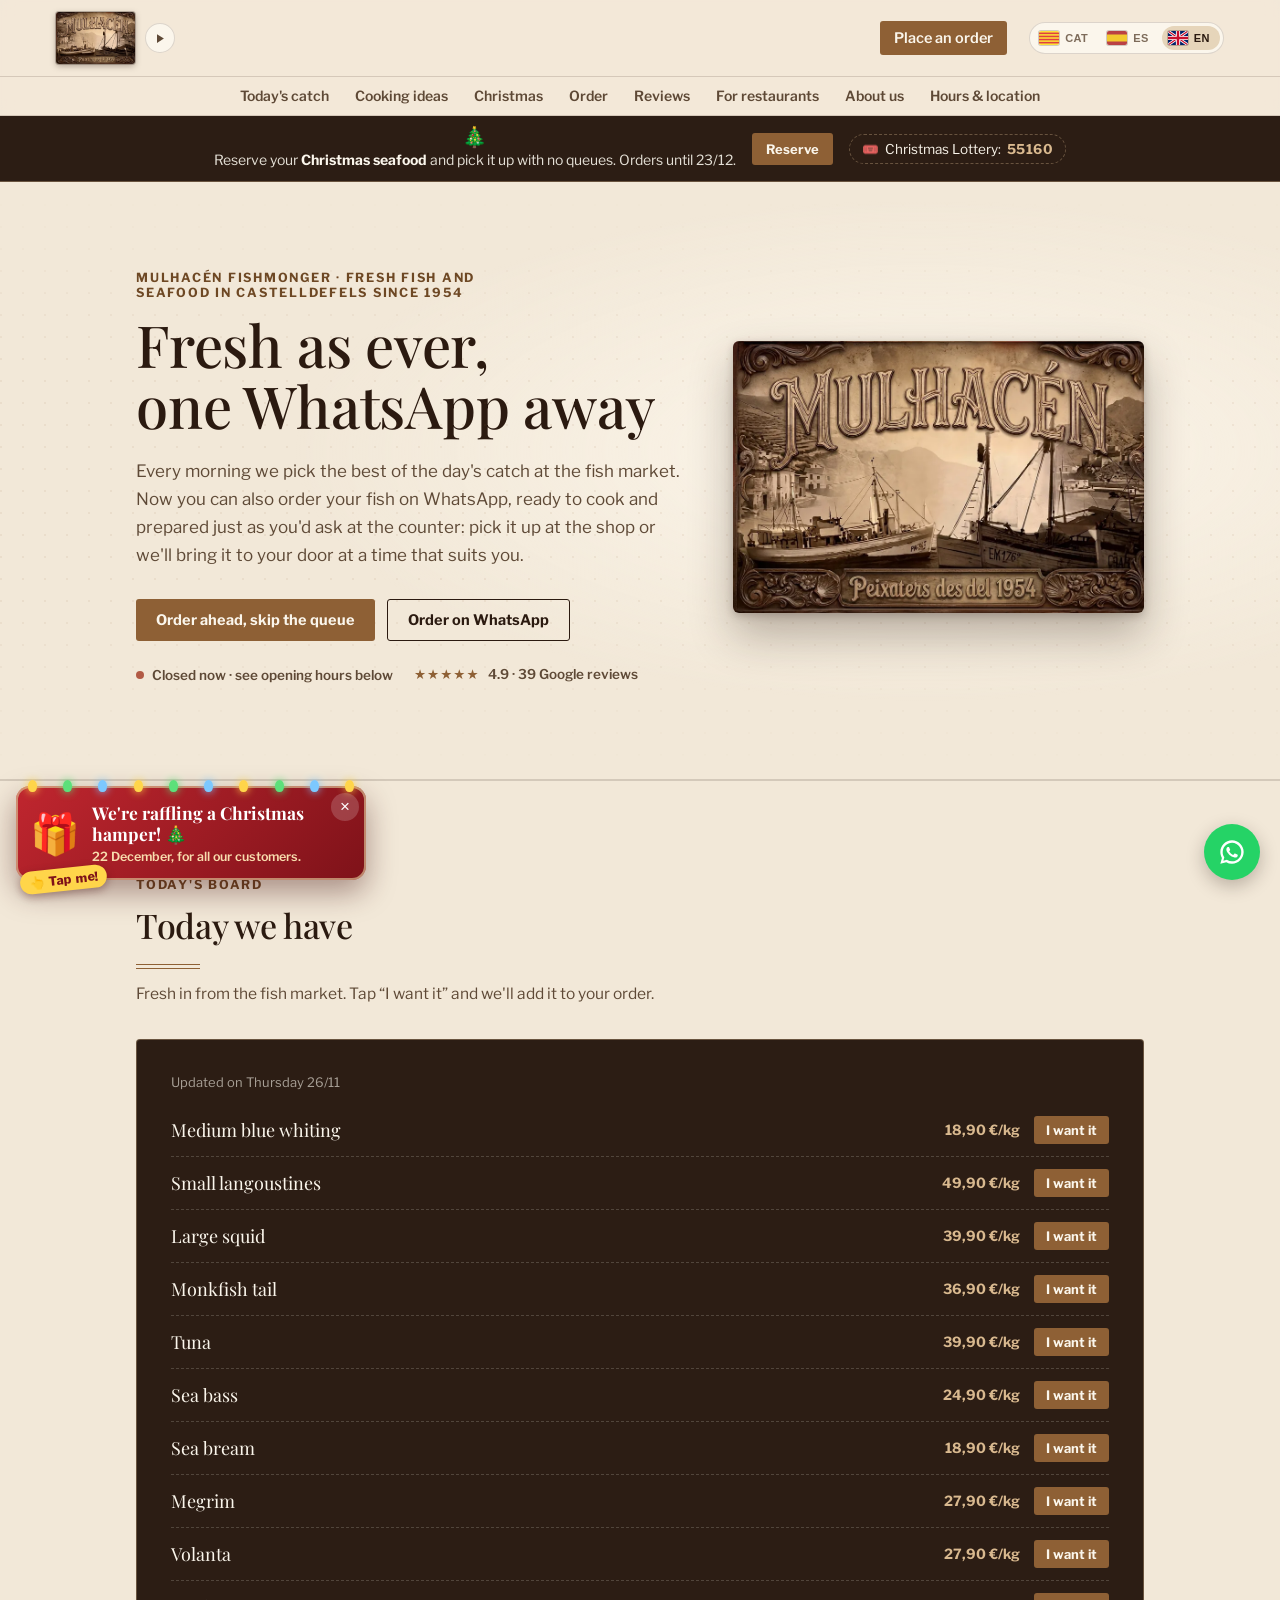
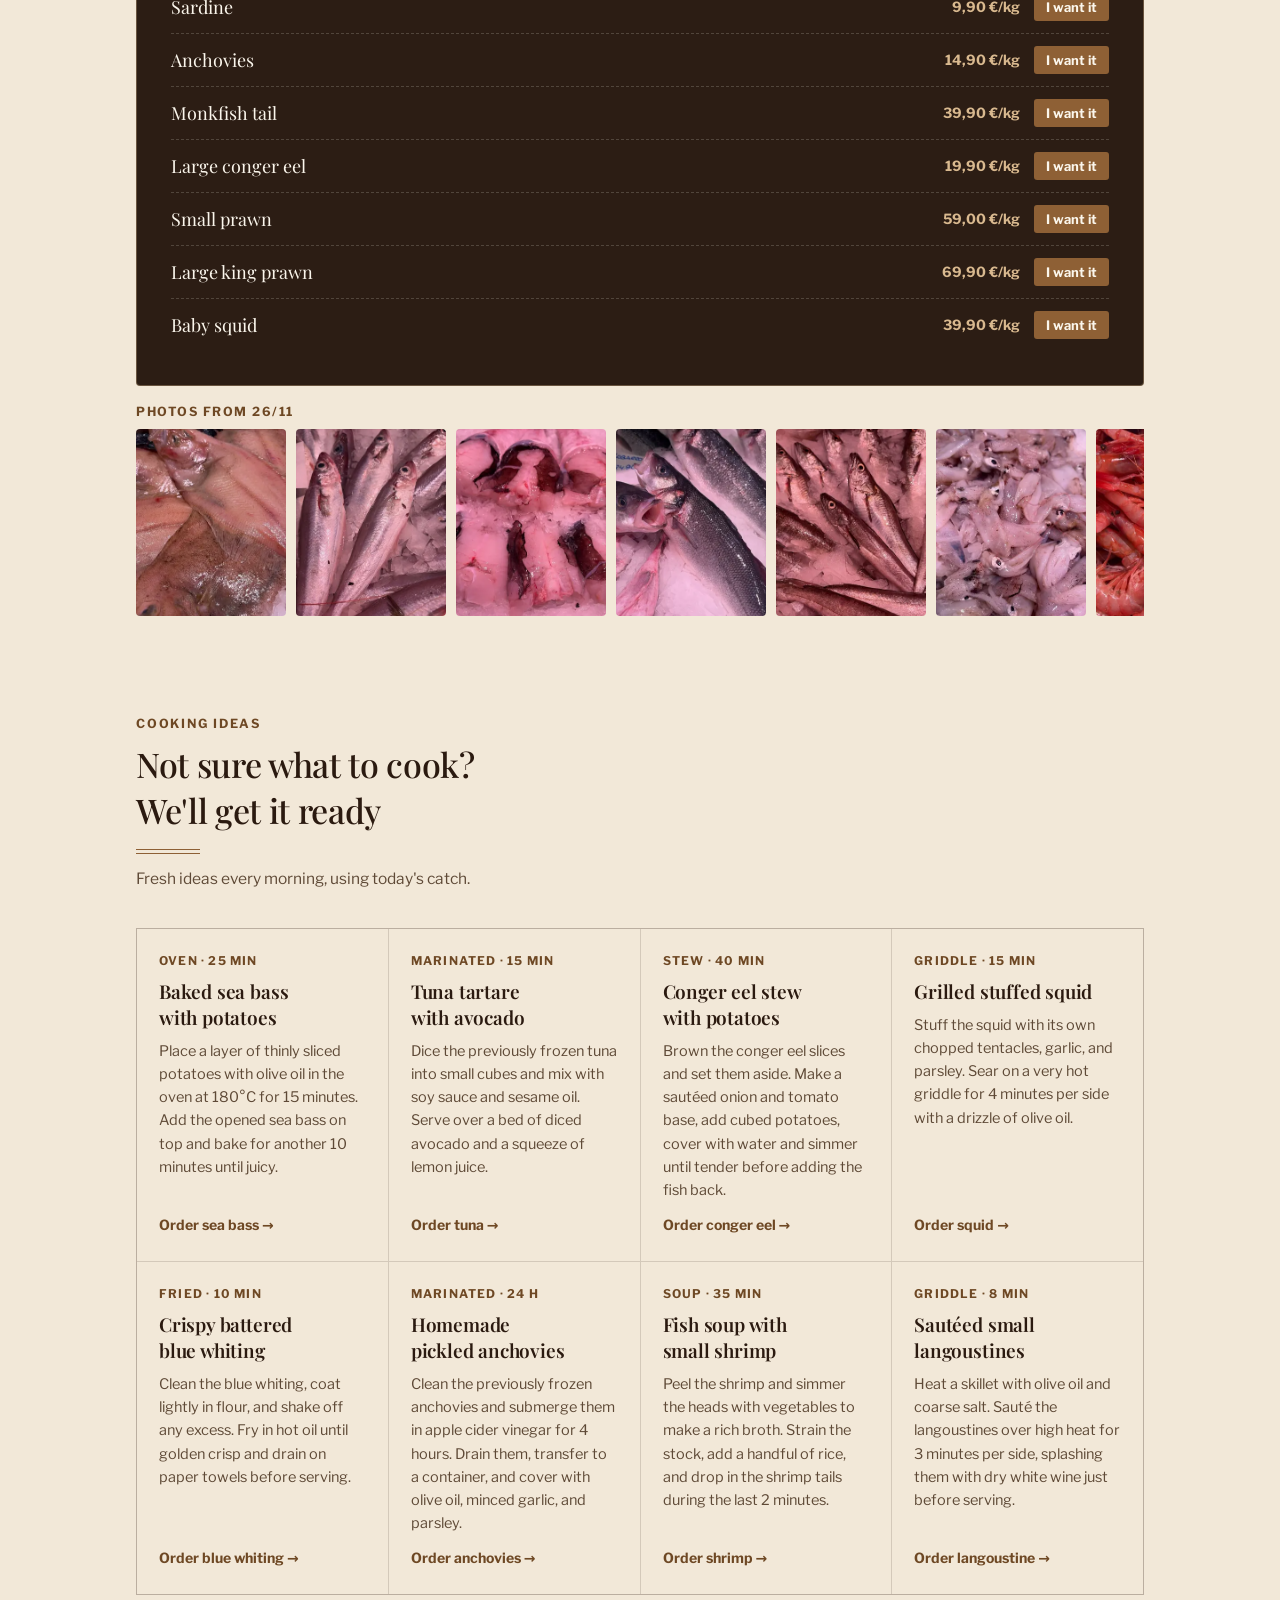
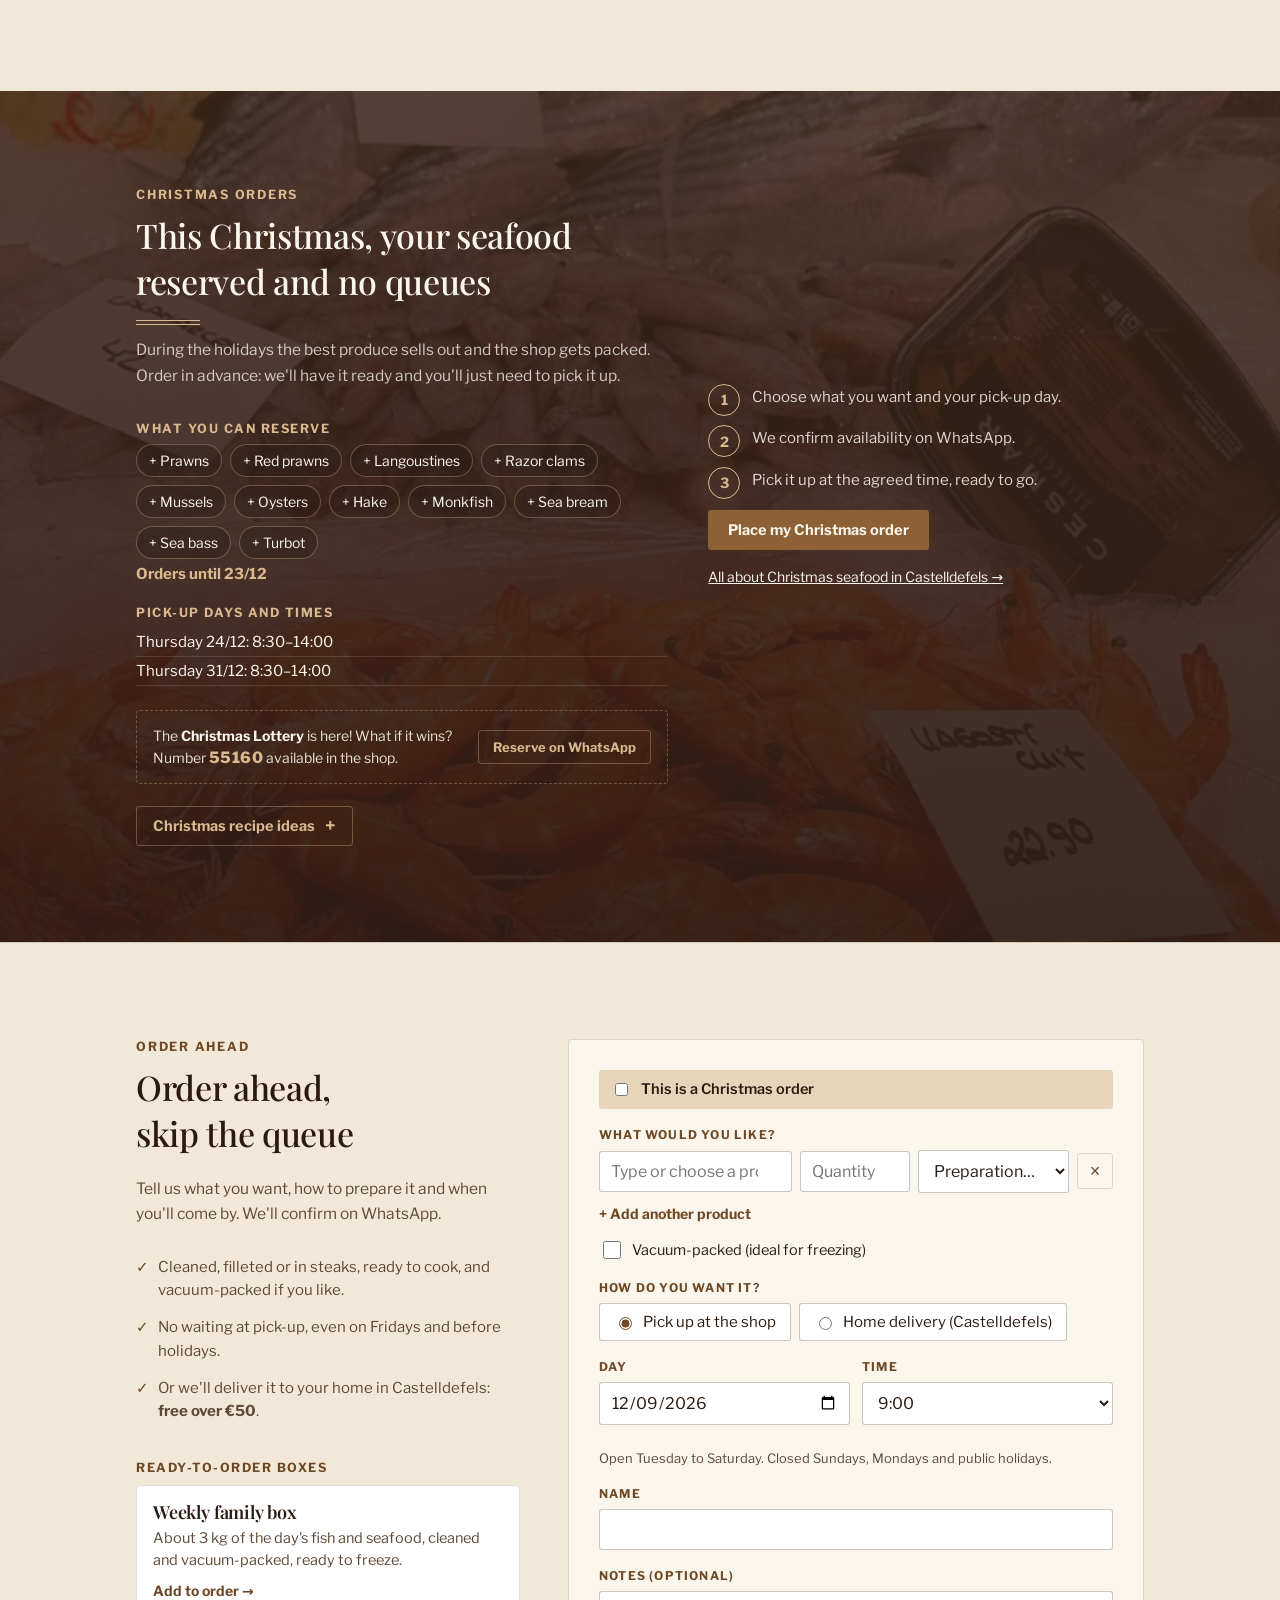
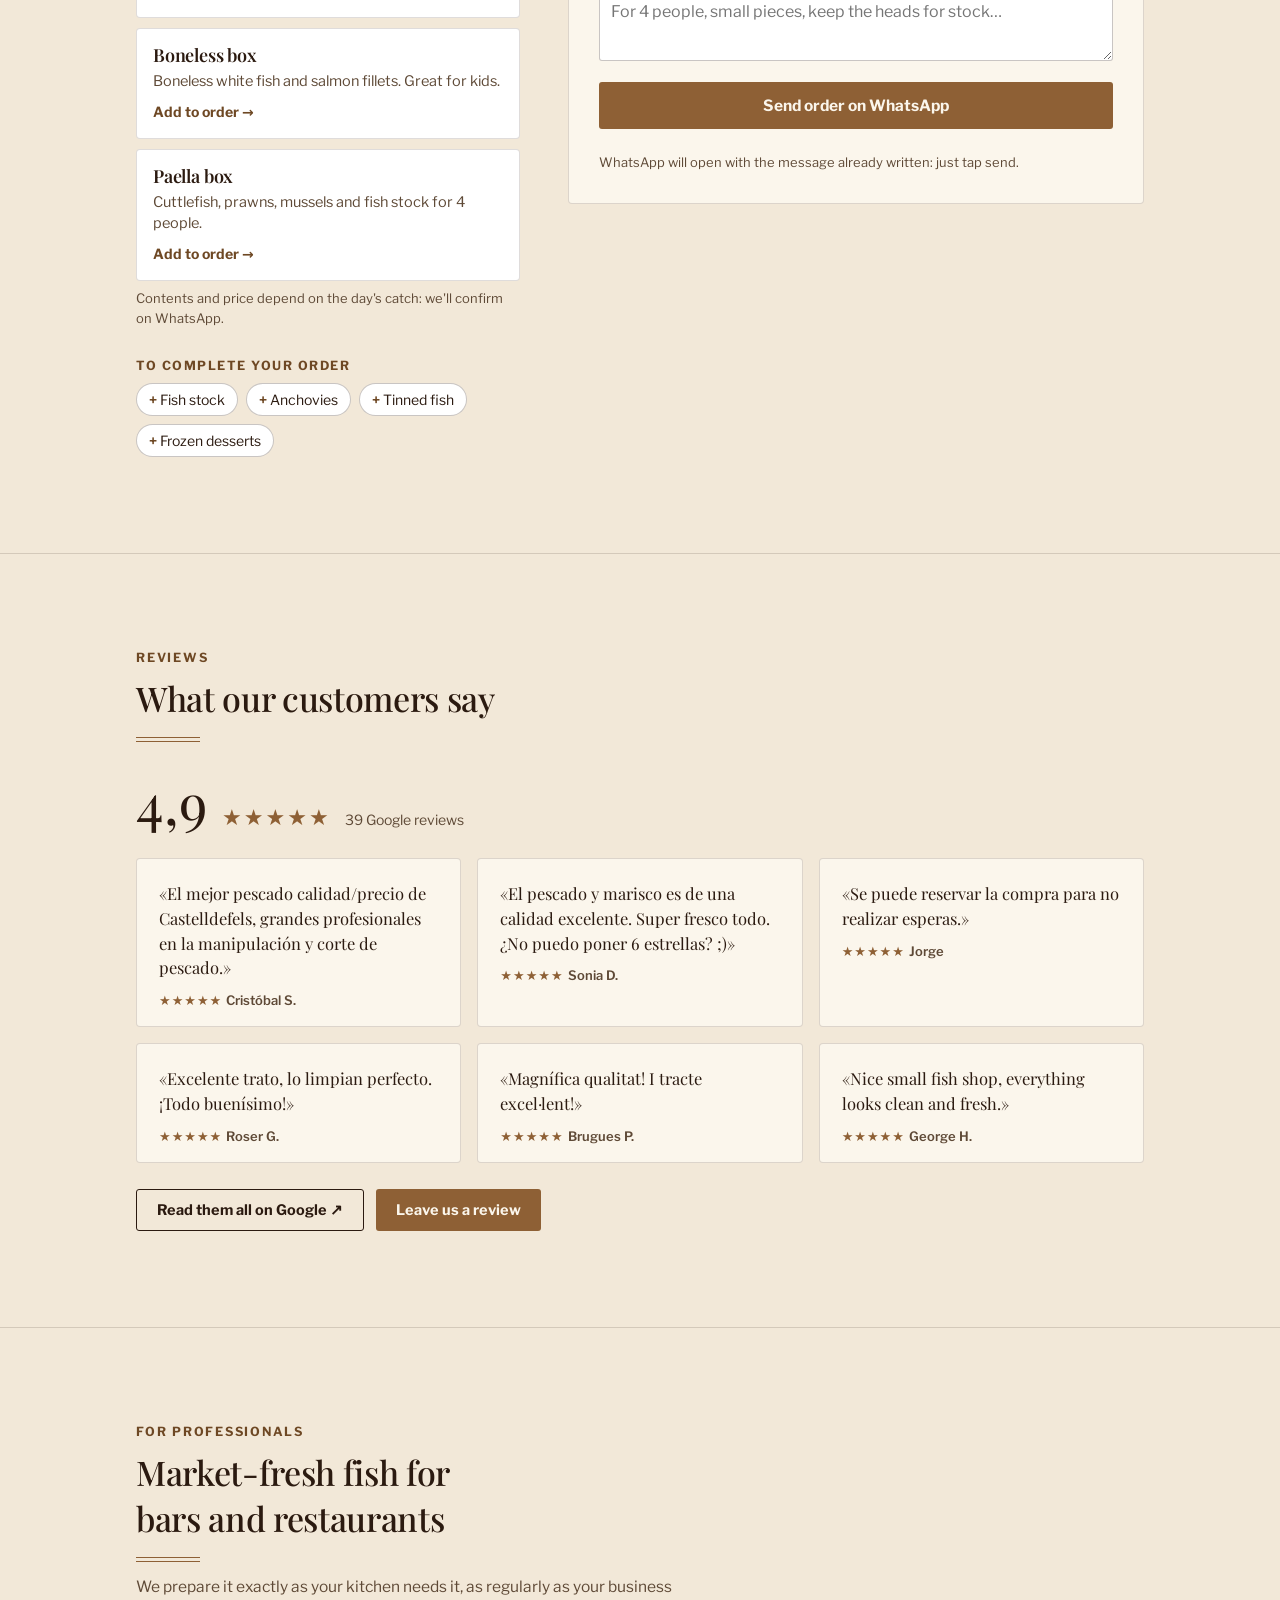
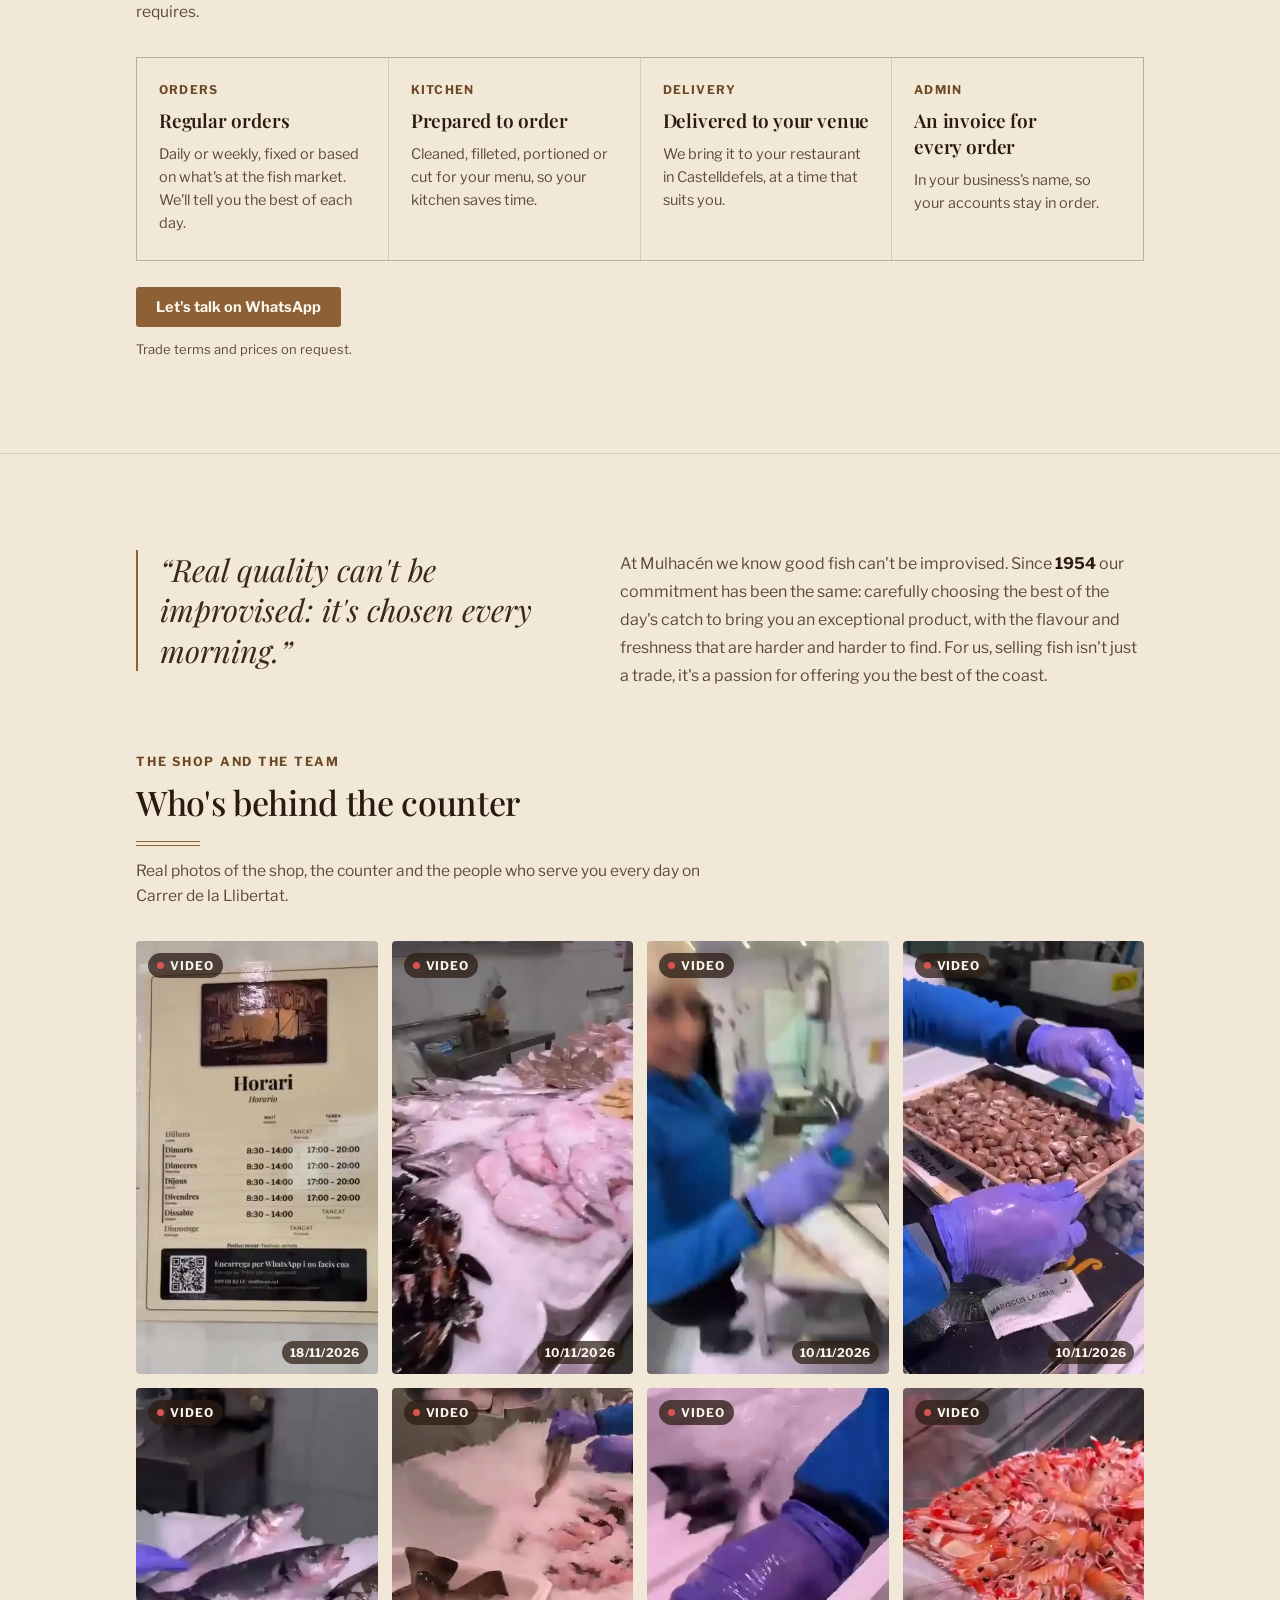
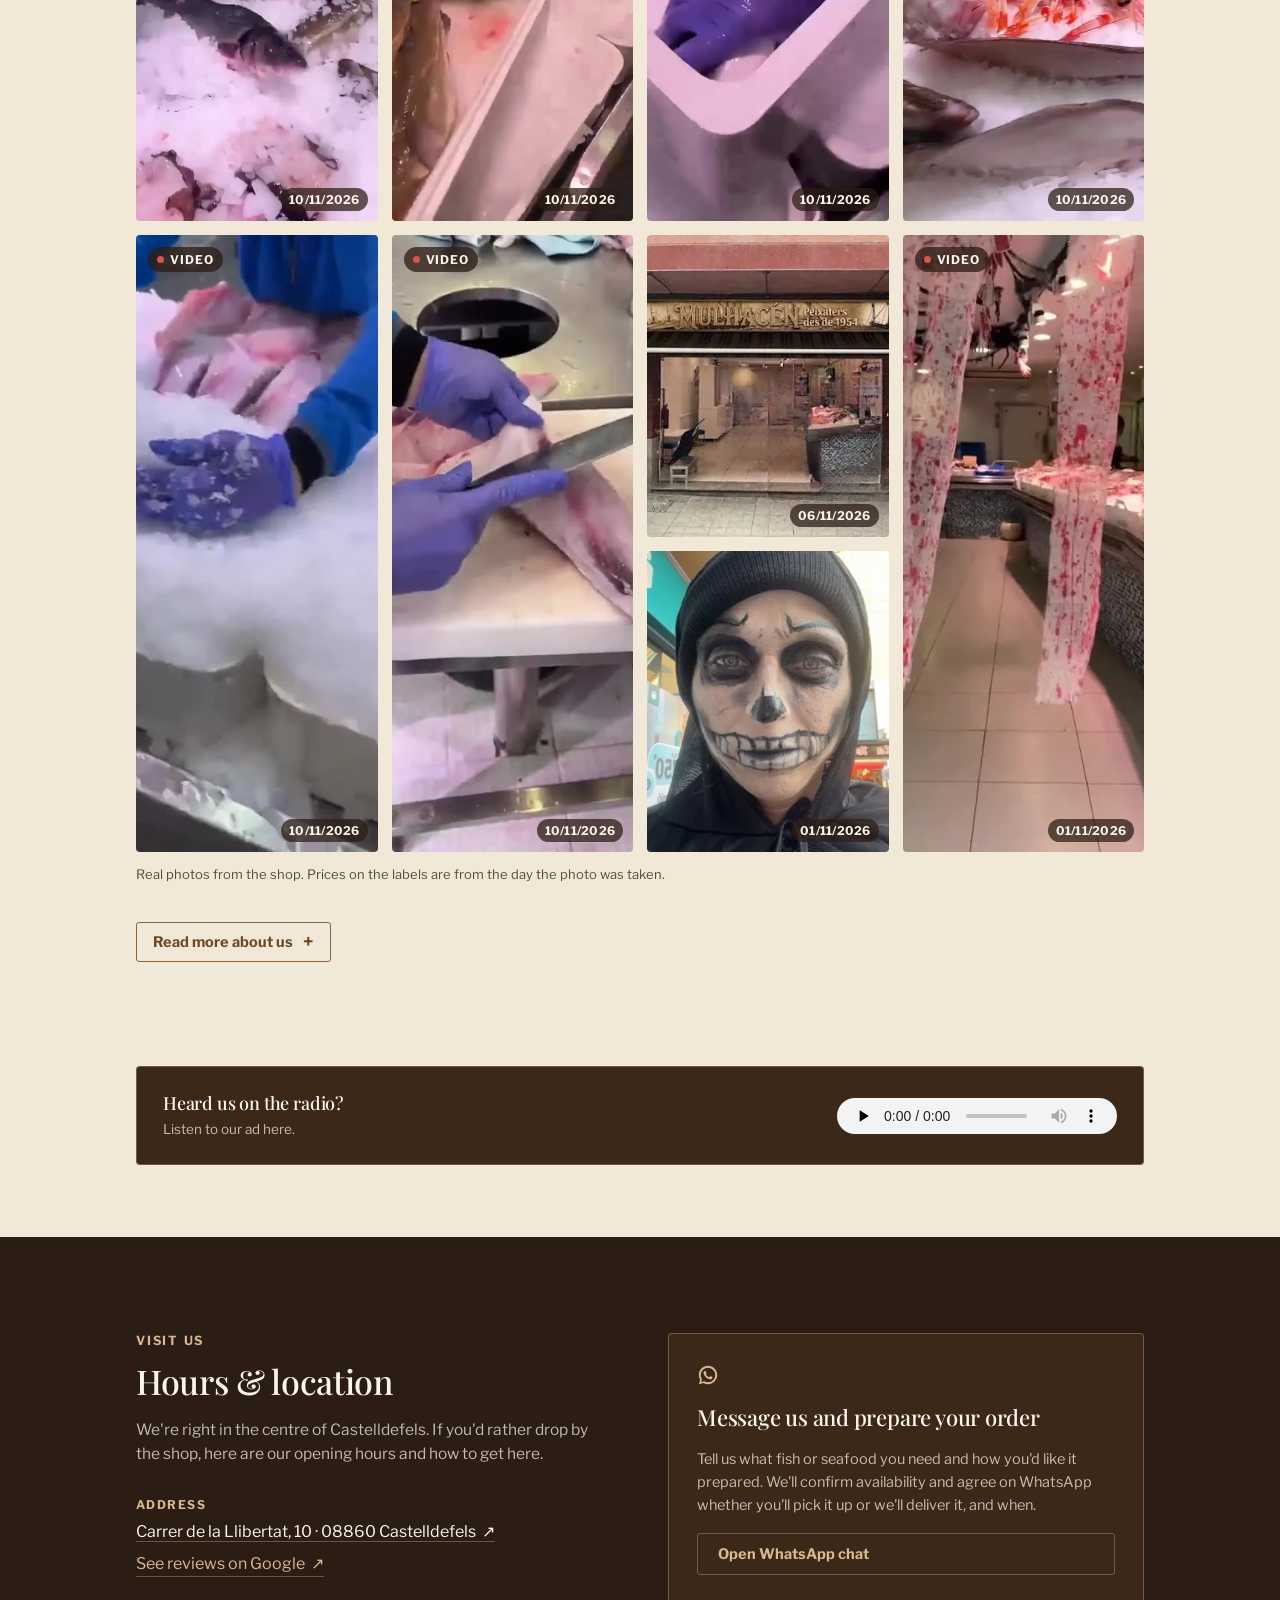
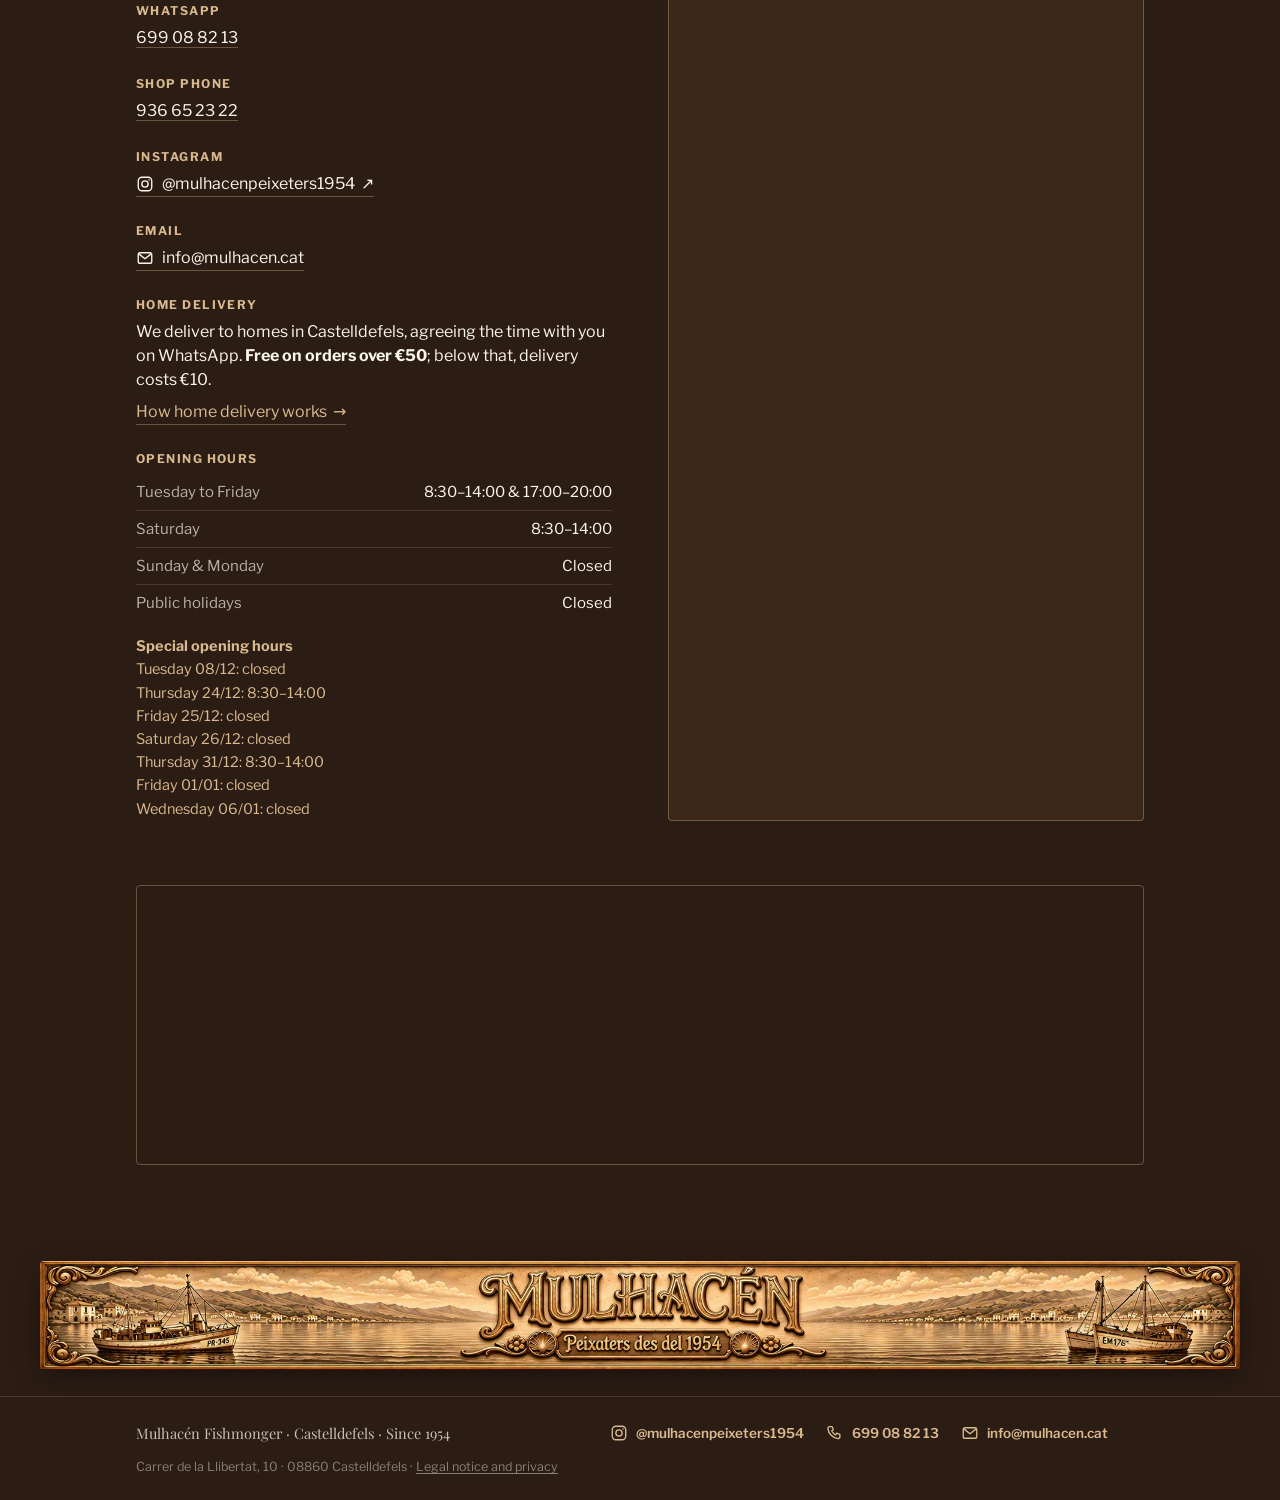
==== commit adfdf84f: "Avui tenim: neó a l'altura de «La pissarra del dia» al mòbil Co-Authored-By: Claude Opus 5.5 <norepl" ====
--- a/en/index.html
+++ b/en/index.html
@@ -375,6 +375,15 @@
     font-family:"Yellowtail", "Brush Script MT", cursive; font-size:clamp(22px,2.6vw,28px); line-height:1; white-space:nowrap;
     color:var(--neon-txt);
     text-shadow:0 0 2px #fff, 0 0 6px var(--neon), 0 0 12px rgb(var(--neon-glow)), 0 0 22px rgb(var(--neon-glow)), 0 0 38px rgb(var(--neon-glow));
+  }
+  @media (max-width:759px){
+    #avui .section-head{ position:relative; }
+    #avui .neon{ position:absolute; top:-14px; right:3px; padding:6px 14px 8px; }
+    #avui .neon-txt{ font-size:21px; }
+  }
+  @media (max-width:379px){
+    #avui .neon{ top:-24px; padding:5px 11px 7px; }
+    #avui .neon-txt{ font-size:18px; }
   }
   @media (min-width:760px){
     #avui .section-head{ max-width:none; }
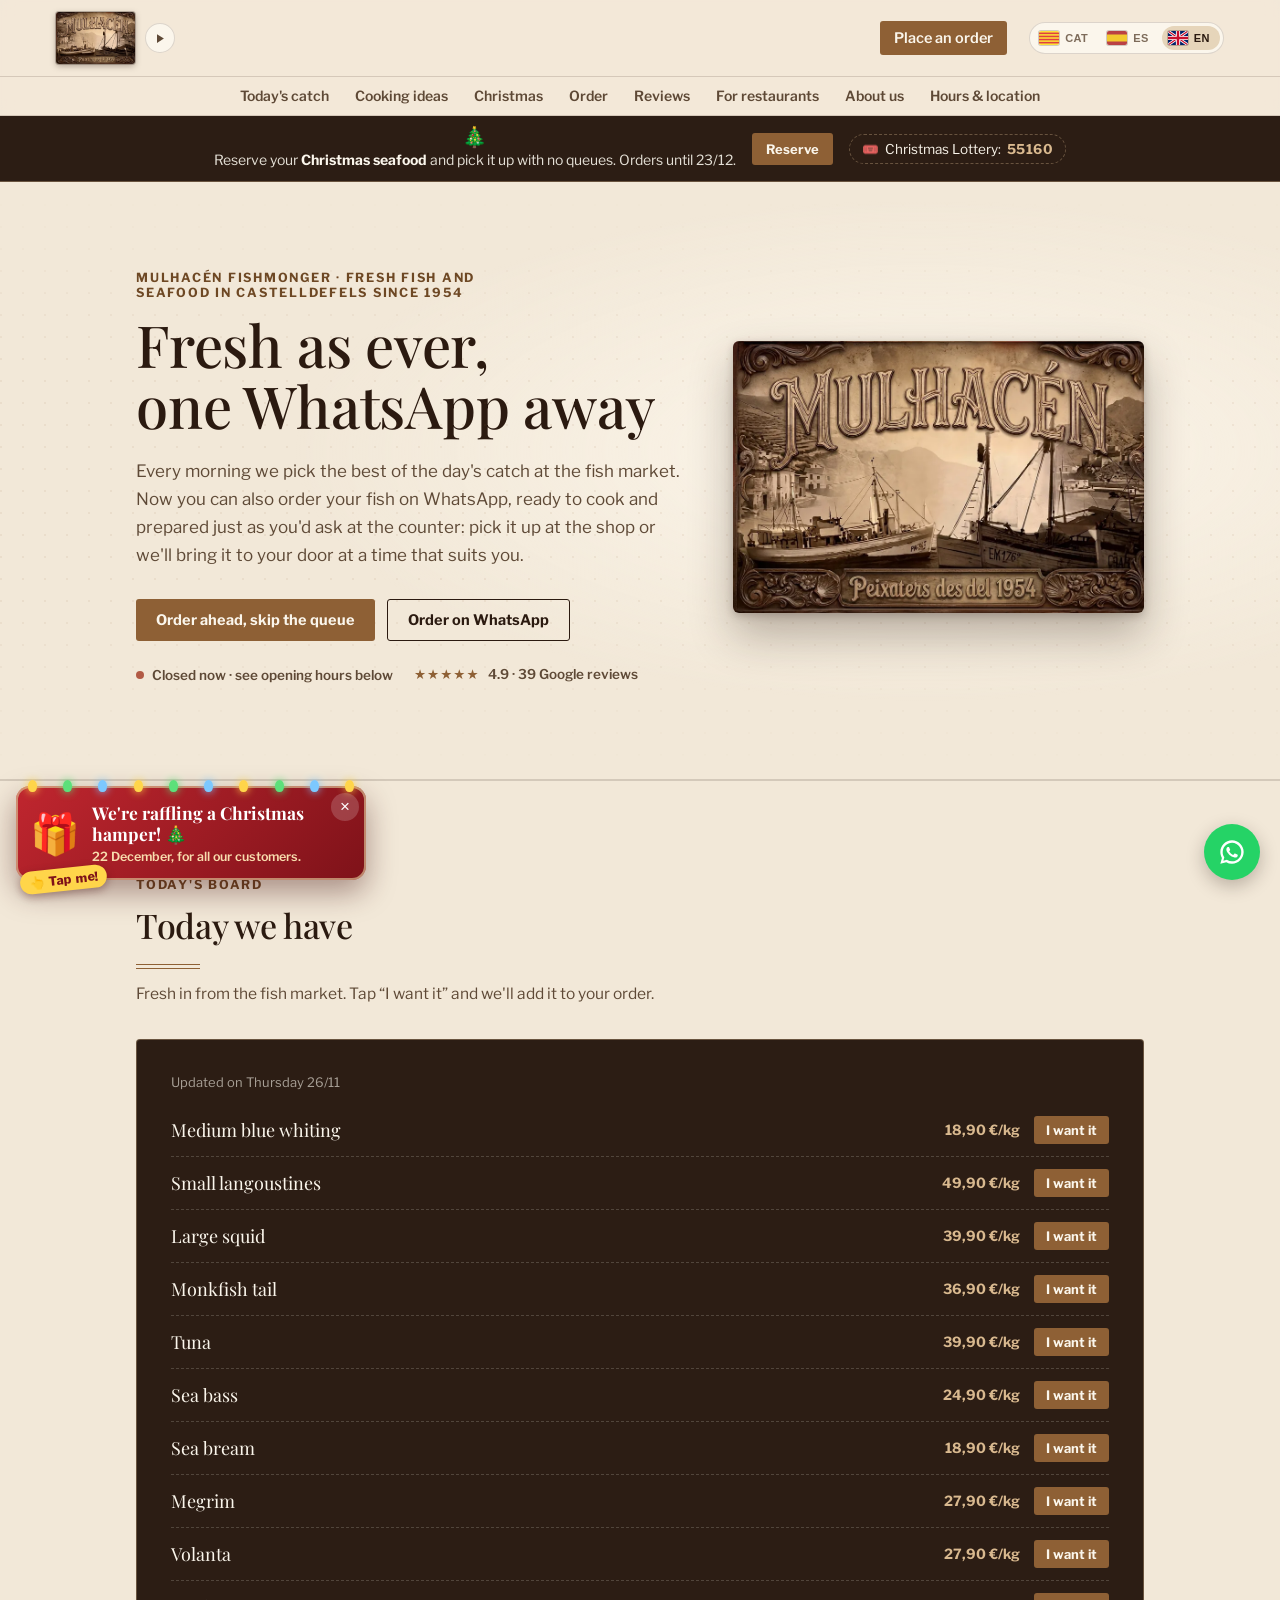
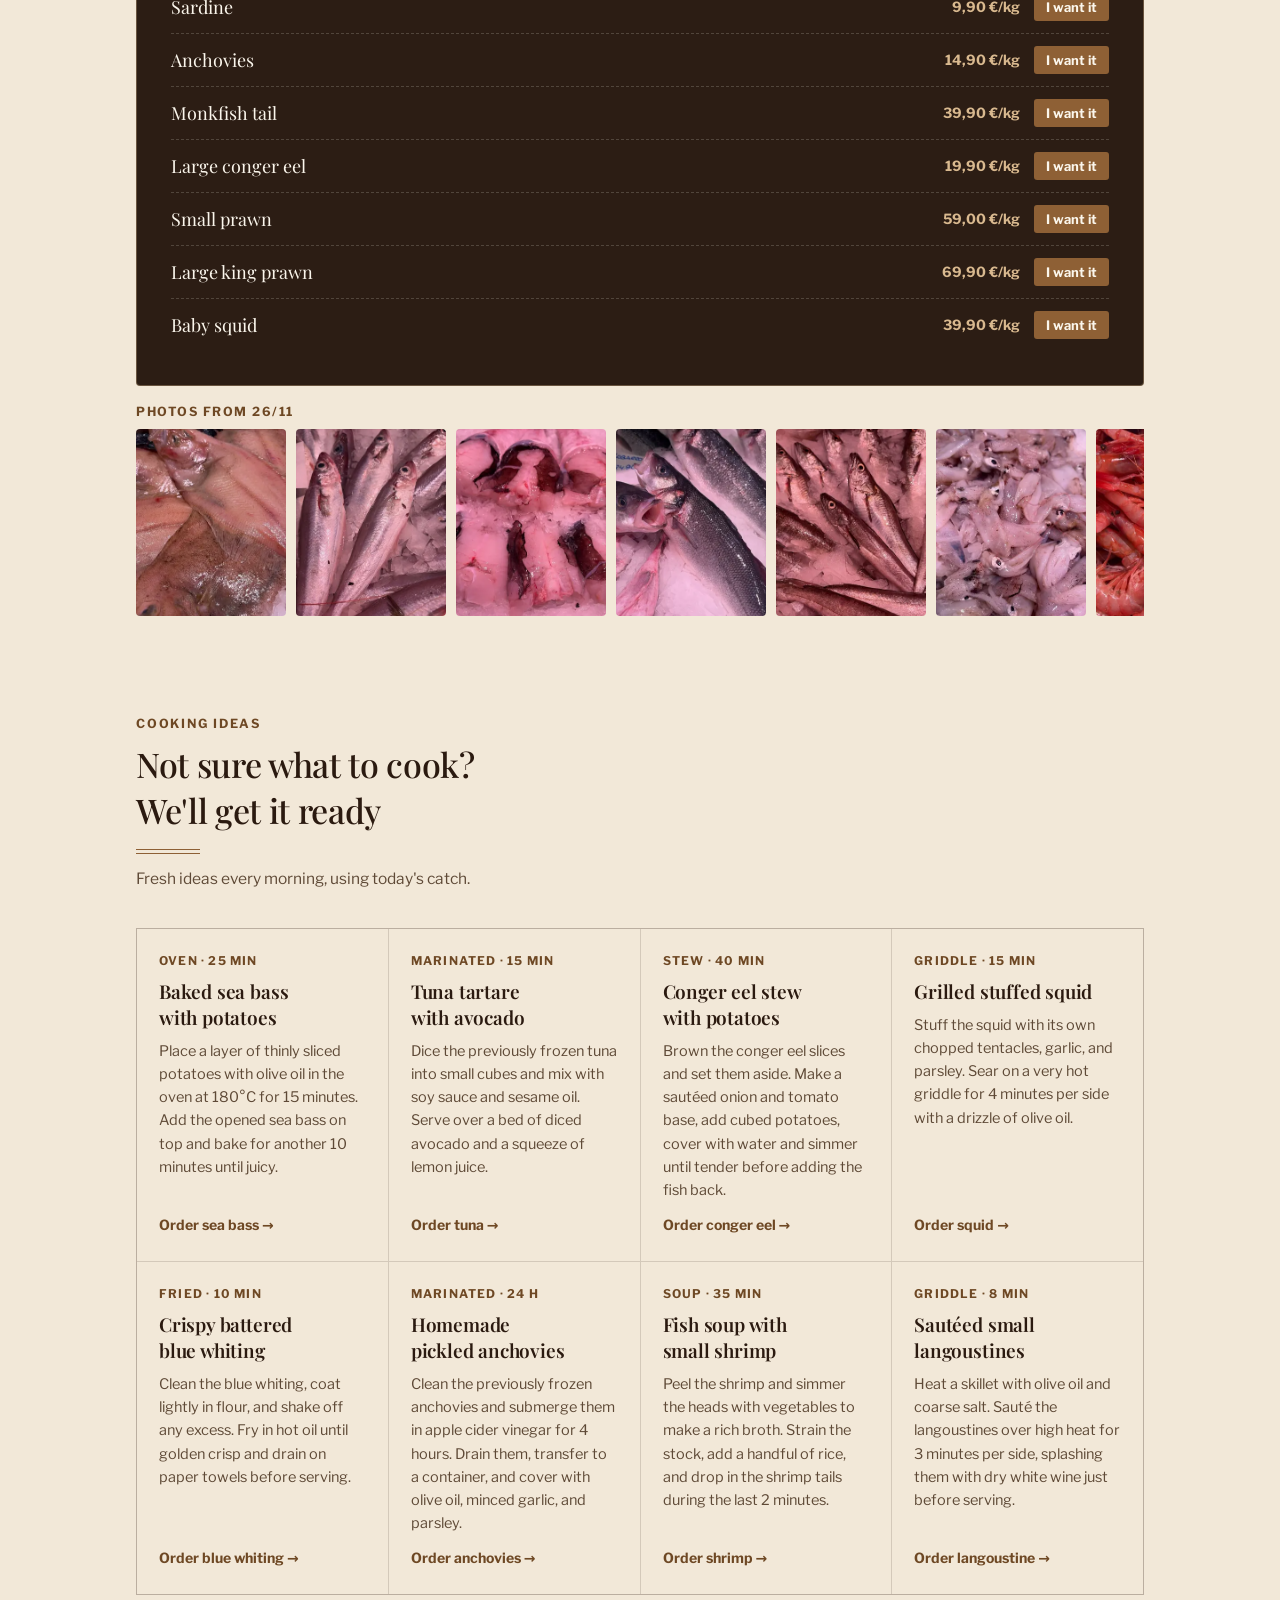
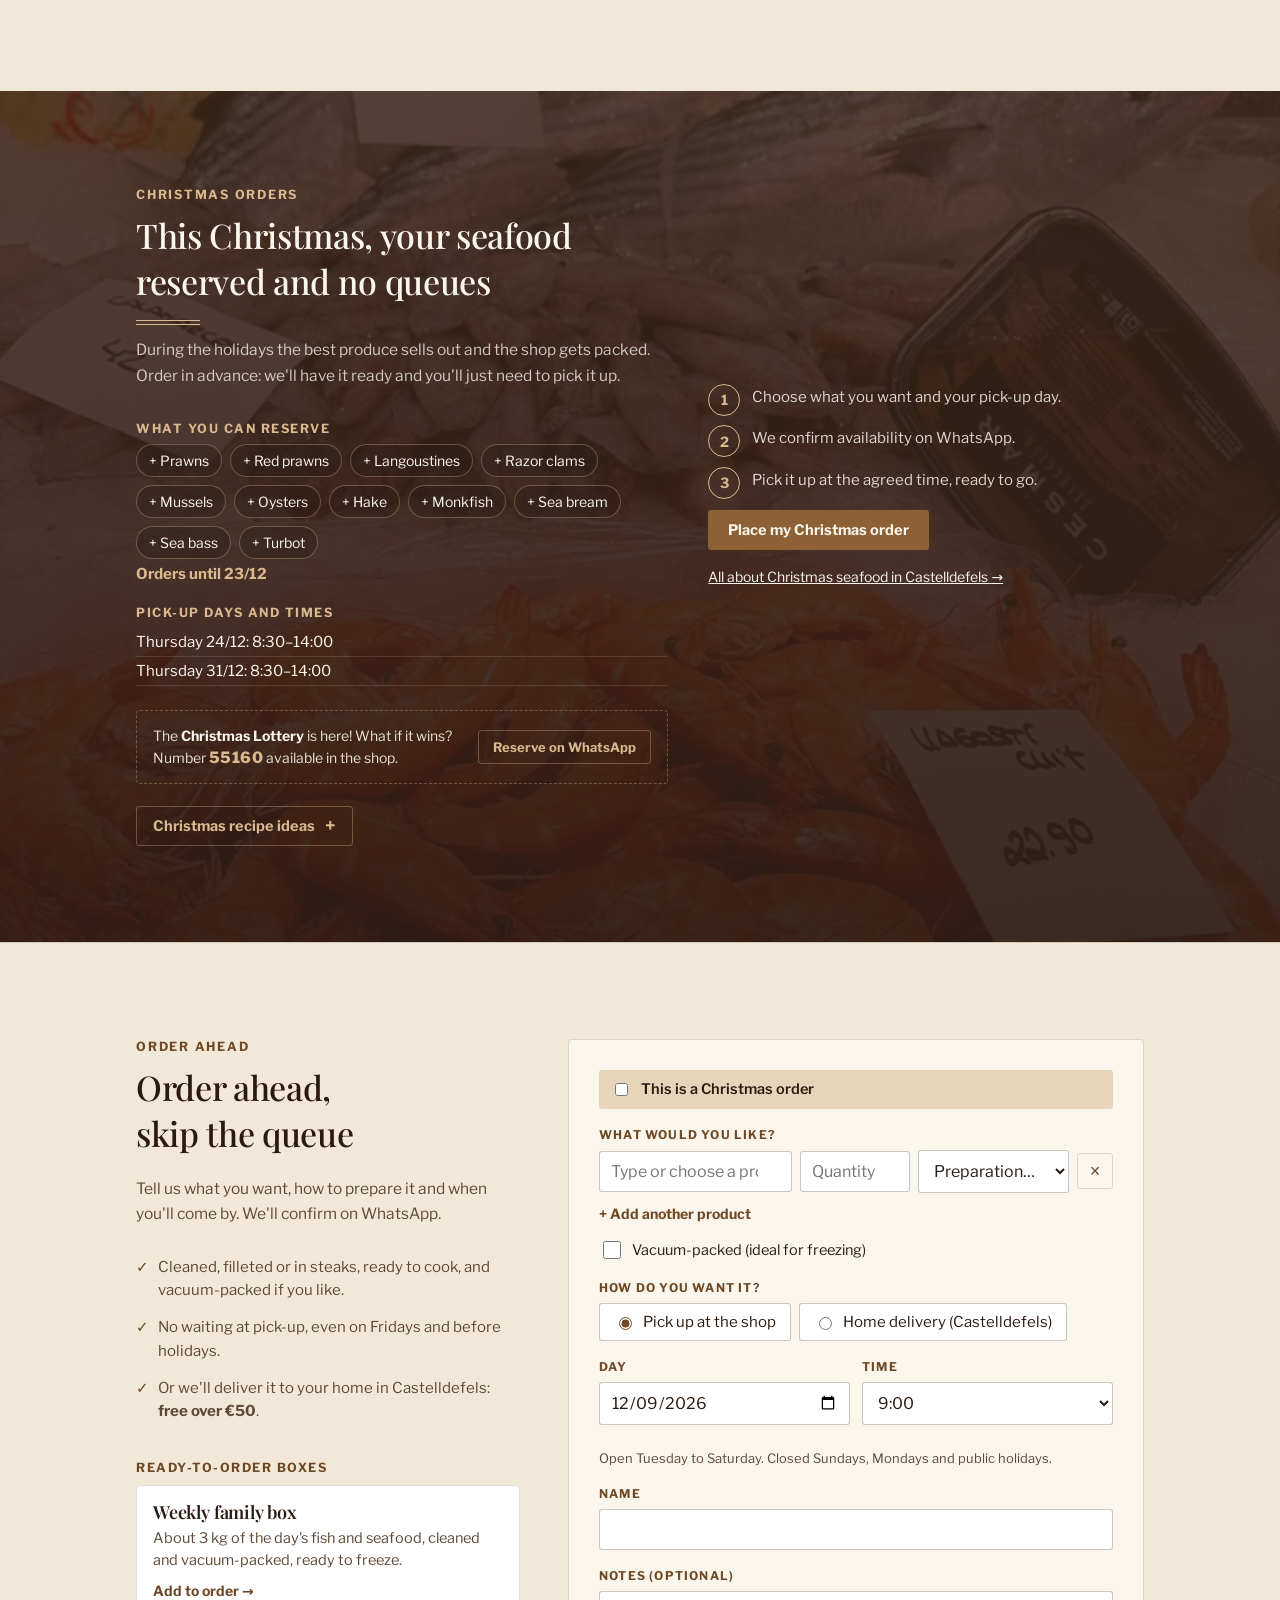
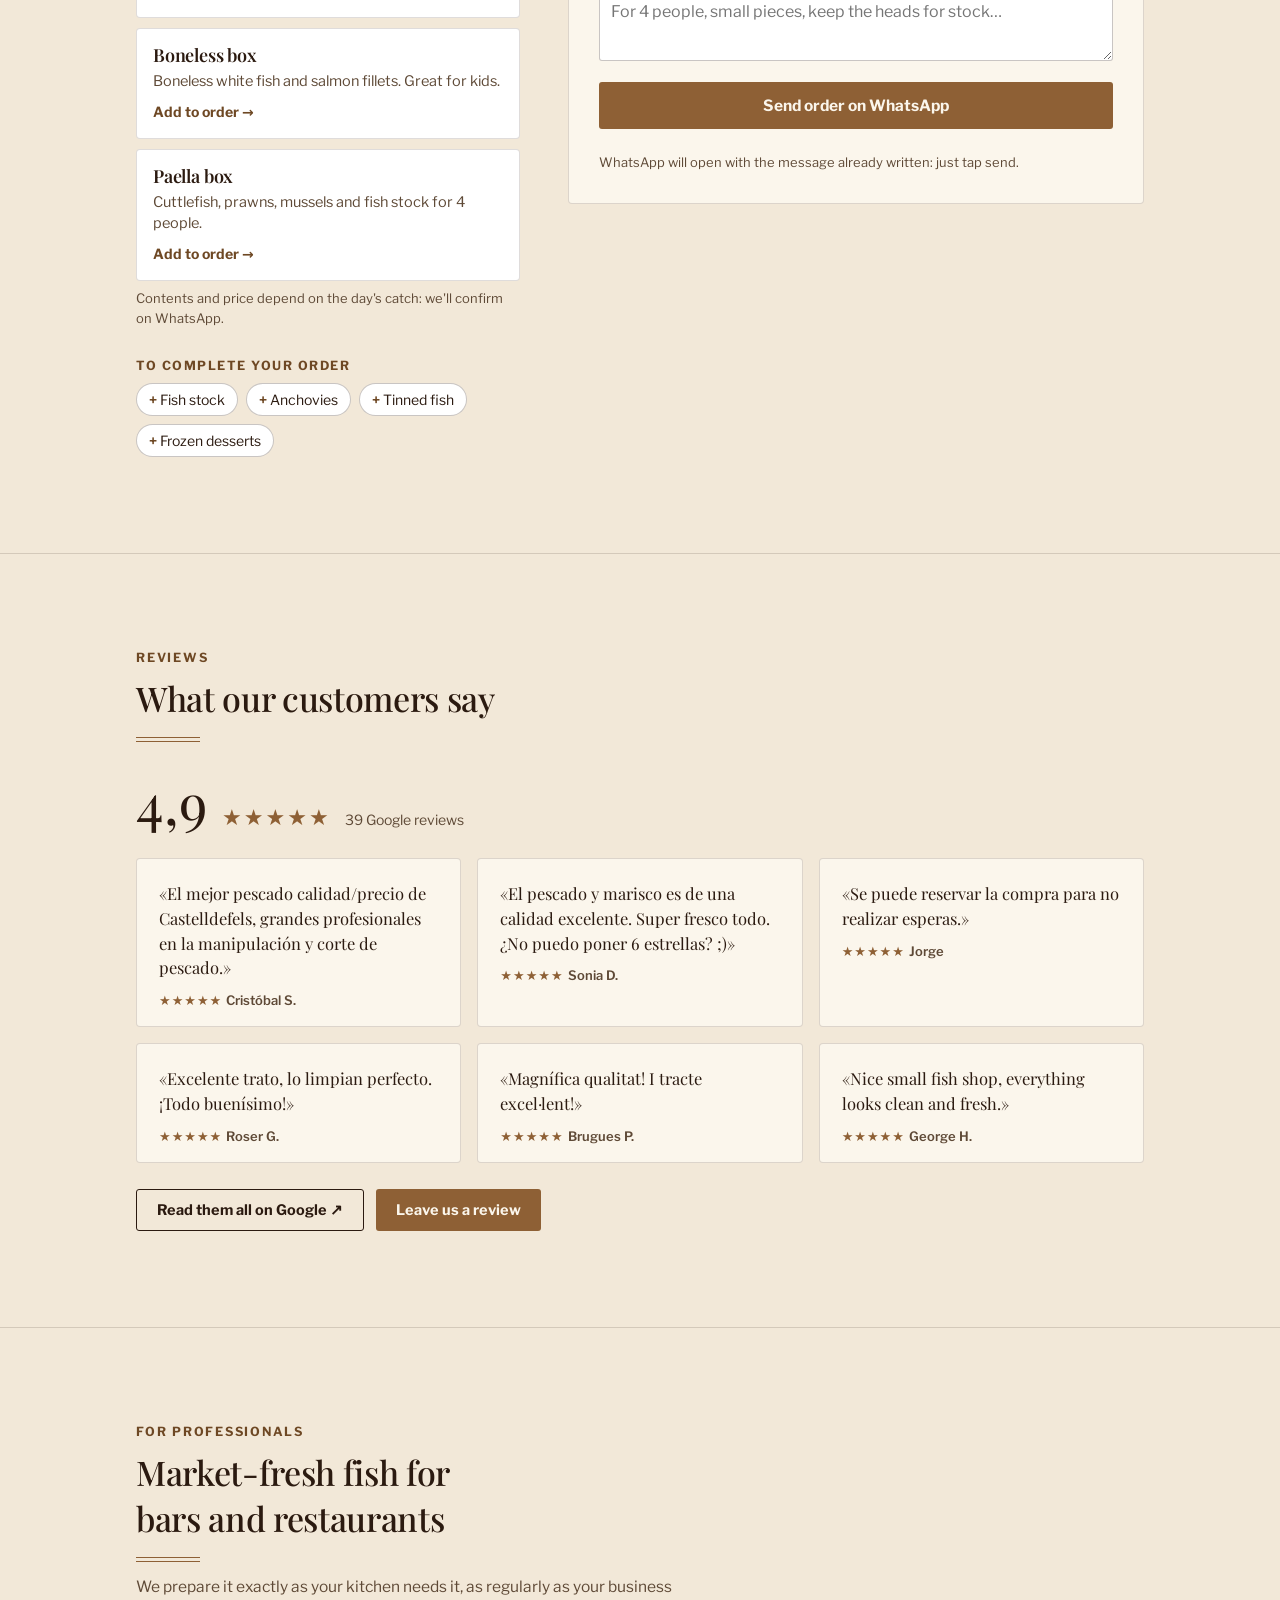
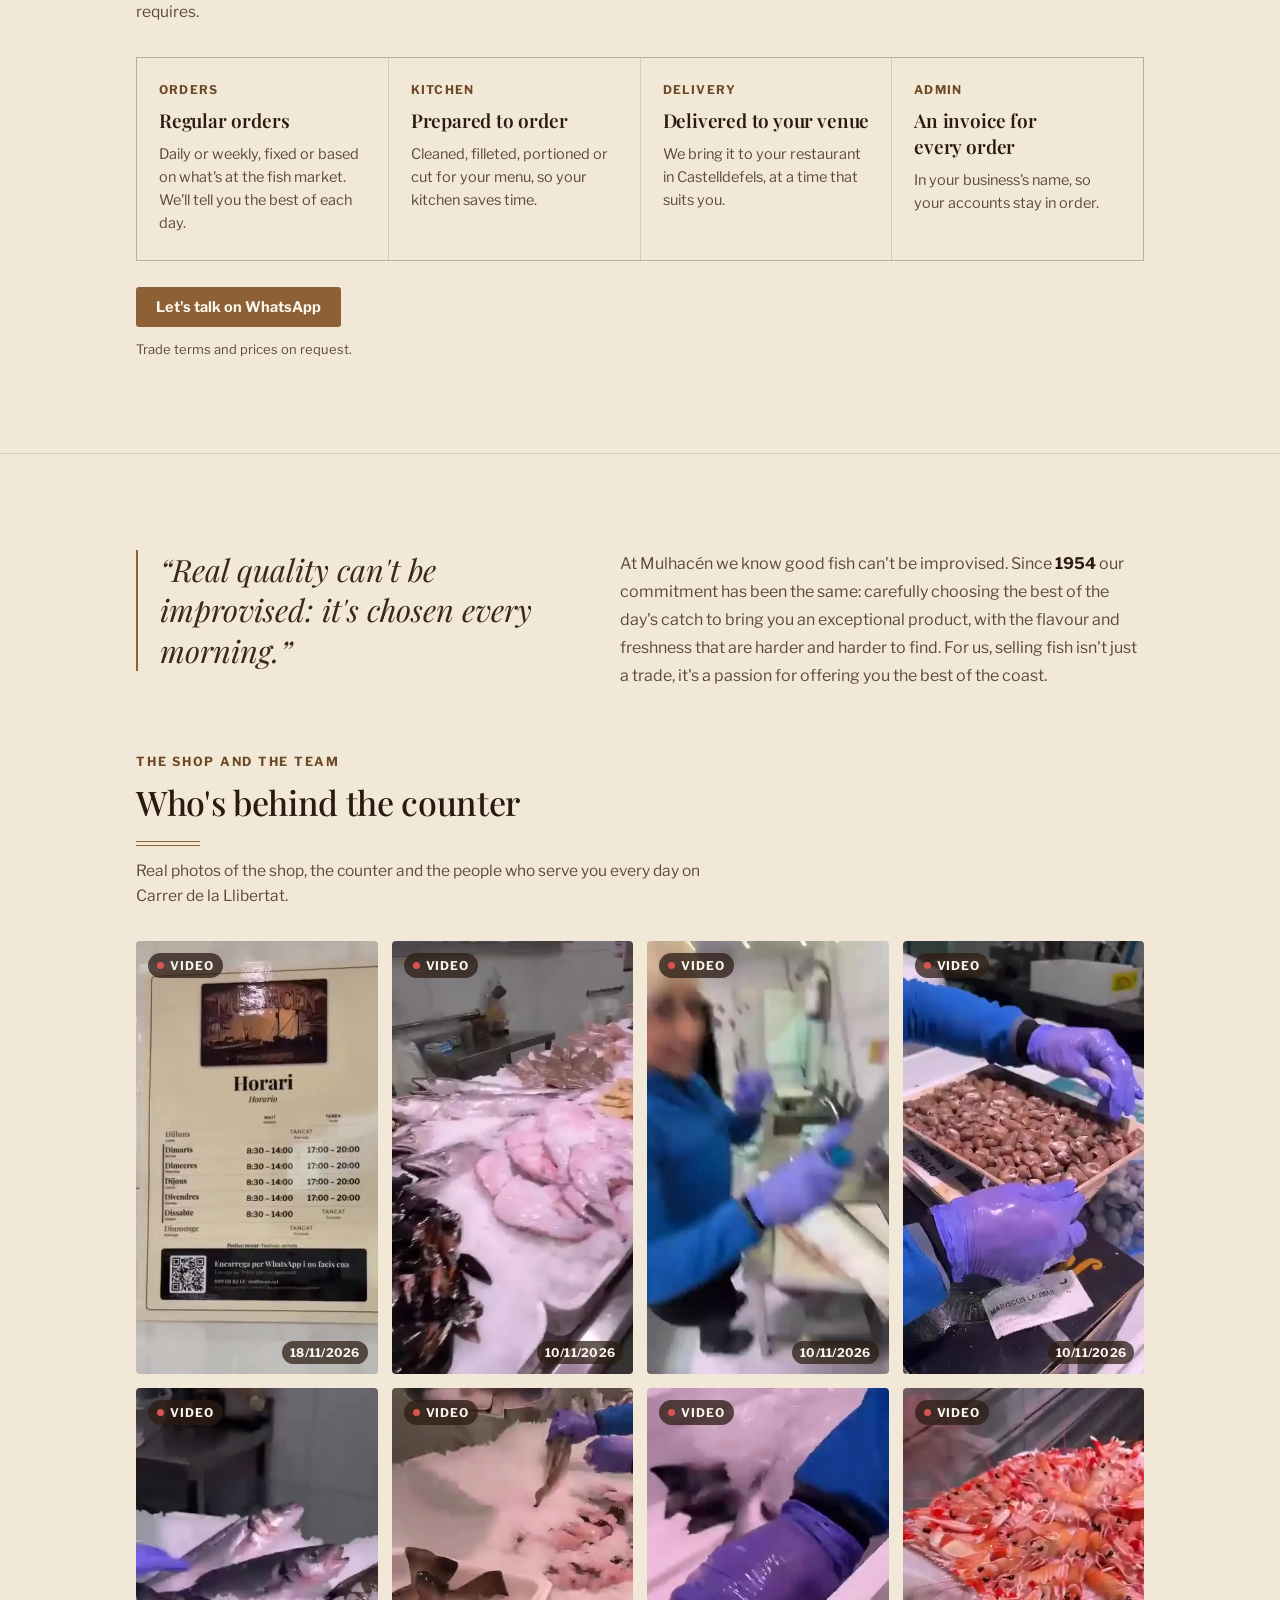
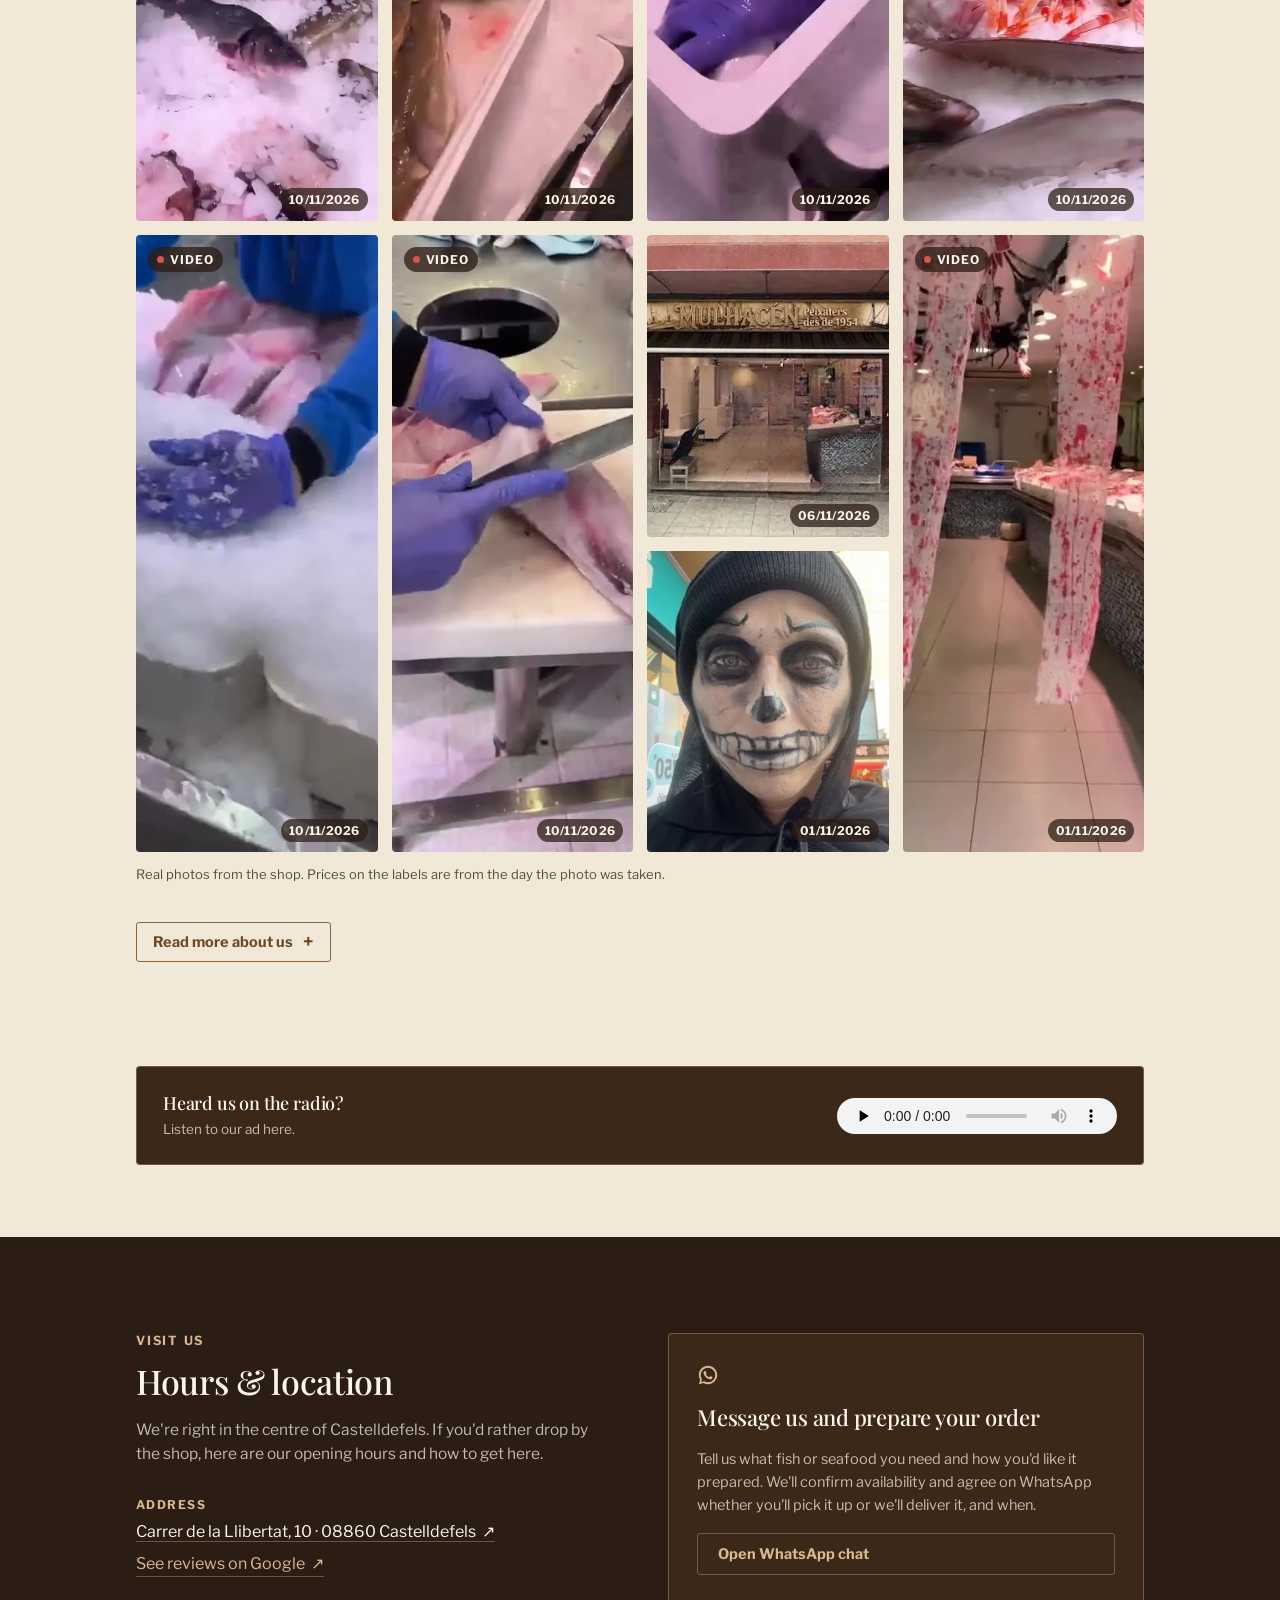
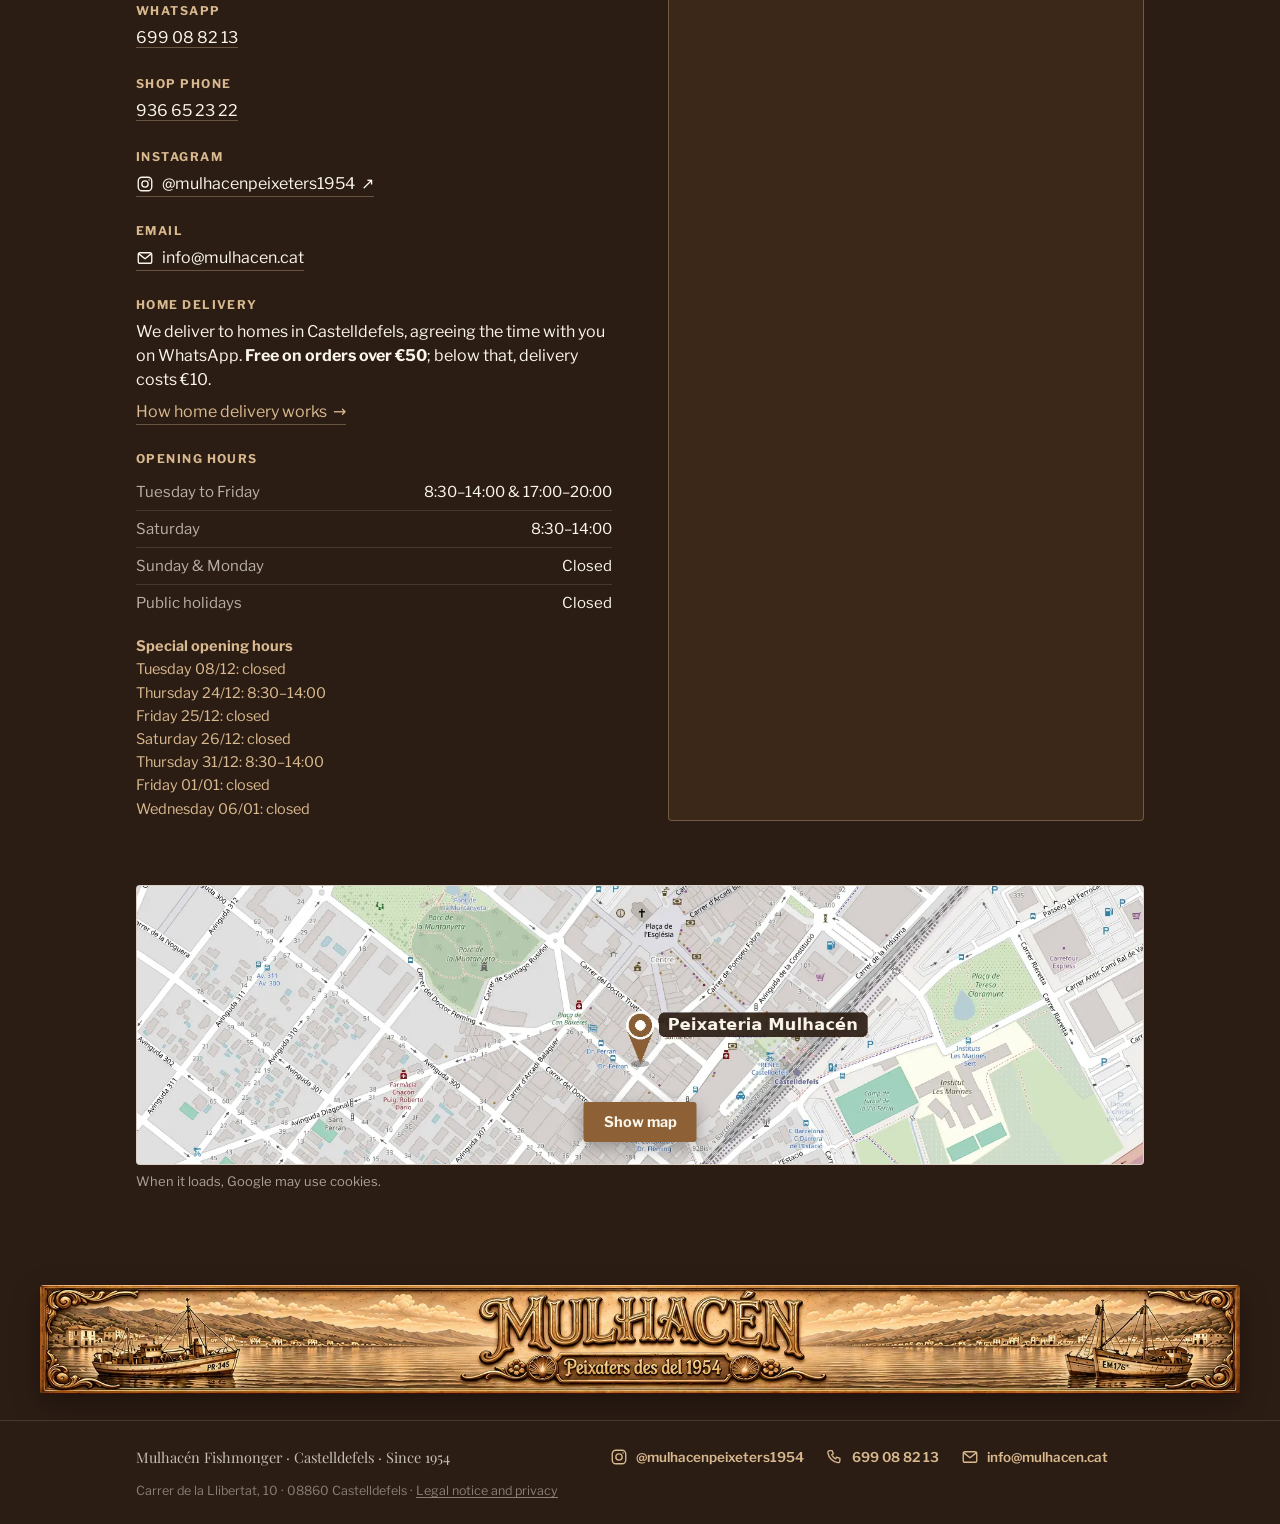
==== commit 25e6aca5: "LSSI: mapa estàtic amb botó per carregar Google Maps, fonts allotjades a la web, text legal de galet" ====
--- a/en/index.html
+++ b/en/index.html
@@ -1,4 +1,4 @@
-<!doctype html><html lang="en"><head><meta charset=utf8><base href="/"><script>window.LANG_PAGINA="en"</script><script>document.documentElement.classList.add('js')</script><meta name=viewport content="width=device-width,initial-scale=1"><title>Mulhacén Fishmonger · Fresh fish and seafood in Castelldefels</title><link rel="canonical" href="https://mulhacen.cat/en/"><link rel="alternate" hreflang="ca" href="https://mulhacen.cat/"><link rel="alternate" hreflang="es" href="https://mulhacen.cat/es/"><link rel="alternate" hreflang="en" href="https://mulhacen.cat/en/"><link rel="alternate" hreflang="x-default" href="https://mulhacen.cat/"><link rel="preconnect" href="https://fonts.googleapis.com"><link rel="preconnect" href="https://fonts.gstatic.com" crossorigin><link rel="stylesheet" href="https://fonts.googleapis.com/css2?family=Playfair+Display:ital,wght@0,400;0,500;0,600;0,700;1,400;1,500&family=Libre+Franklin:wght@400;500;600;700;800&display=swap"><link rel="stylesheet" href="https://fonts.googleapis.com/css2?family=Yellowtail&display=swap"><link rel="icon" href="favicon.ico" sizes="48x48"><link rel="icon" type="image/png" sizes="32x32" href="img/favicon-32.png"><link rel="icon" type="image/png" sizes="192x192" href="img/icon-192.png"><link rel="apple-touch-icon" href="img/apple-touch-icon.png"><meta name="theme-color" content="#2C1D14"><meta name="description" content="Fresh fish and seafood in Castelldefels since 1954. Order on WhatsApp and skip the queue: collect in store or free home delivery over €50."><meta property="og:type" content="website"><meta property="og:locale" content="en_GB"><meta property="og:site_name" content="Peixateria Mulhacén"><meta property="og:title" content="Mulhacén Fishmonger · Fresh fish and seafood in Castelldefels"><meta property="og:description" content="Fresh fish and seafood in Castelldefels since 1954. Order on WhatsApp and skip the queue: collect in store or free home delivery over €50."><meta property="og:url" content="https://mulhacen.cat/en/"><meta property="og:image" content="https://mulhacen.cat/og.jpg"><meta property="og:image:width" content="1200"><meta property="og:image:height" content="630"><meta name="twitter:card" content="summary_large_image"><meta name="twitter:image" content="https://mulhacen.cat/og.jpg"><meta property="og:image:alt" content="Taulell de la Peixateria Mulhacén amb peix i marisc fresc"><script type="application/ld+json" id="ldStore">{"@context":"https://schema.org","@type":"Store","@id":"https://mulhacen.cat/#store","name":"Peixateria Mulhacén","description":"Peixateria a Castelldefels des del 1954. Peix i marisc de llotja, encàrrecs per WhatsApp, recollida a la botiga o lliurament a domicili.","url":"https://mulhacen.cat/","image":"https://mulhacen.cat/og.jpg","telephone":"+34936652322","foundingDate":"1954","address":{"@type":"PostalAddress","streetAddress":"Carrer de la Llibertat, 10","postalCode":"08860","addressLocality":"Castelldefels","addressRegion":"Barcelona","addressCountry":"ES"},"geo":{"@type":"GeoCoordinates","latitude":41.2788385,"longitude":1.9767289},"openingHoursSpecification":[{"@type":"OpeningHoursSpecification","dayOfWeek":["Tuesday","Wednesday","Thursday","Friday"],"opens":"08:30","closes":"14:00"},{"@type":"OpeningHoursSpecification","dayOfWeek":["Tuesday","Wednesday","Thursday","Friday"],"opens":"17:00","closes":"20:00"},{"@type":"OpeningHoursSpecification","dayOfWeek":"Saturday","opens":"08:30","closes":"14:00"}],"areaServed":"Castelldefels","sameAs":["https://share.google/4iYkjqqurM3KNHHqT","https://www.instagram.com/mulhacenpeixeters1954/"],"email":"info@mulhacen.cat","logo":"https://mulhacen.cat/img/mulhacen-logo.jpg","priceRange":"€€","hasMap":"https://www.google.com/maps/place/?q=place_id:ChIJHfs3fCyDpBIRCZyUIs1L600","contactPoint":{"@type":"ContactPoint","telephone":"+34699088213","contactType":"customer service","availableLanguage":["ca","es","en"],"description":"WhatsApp"}}</script><style>:root{color-scheme:light}body{margin:0;padding:0;font:14px -apple-system,BlinkMacSystemFont,sans-serif;background:#faf9f5;color:#141413}img{max-width:100%}[hidden]:not([hidden=until-found]){display:none!important}</style><script data-goatcounter="https://mulhacen.goatcounter.com/count" async src="js/count.js"></script></head><body>
+<!doctype html><html lang="en"><head><meta charset=utf8><base href="/"><script>window.LANG_PAGINA="en"</script><script>document.documentElement.classList.add('js')</script><meta name=viewport content="width=device-width,initial-scale=1"><title>Mulhacén Fishmonger · Fresh fish and seafood in Castelldefels</title><link rel="canonical" href="https://mulhacen.cat/en/"><link rel="alternate" hreflang="ca" href="https://mulhacen.cat/"><link rel="alternate" hreflang="es" href="https://mulhacen.cat/es/"><link rel="alternate" hreflang="en" href="https://mulhacen.cat/en/"><link rel="alternate" hreflang="x-default" href="https://mulhacen.cat/"><link rel="preload" href="/fonts/playfair-display-normal-latin.woff2" as="font" type="font/woff2" crossorigin><link rel="preload" href="/fonts/libre-franklin-normal-latin.woff2" as="font" type="font/woff2" crossorigin><link rel="stylesheet" href="/fonts/fonts.css"><link rel="icon" href="favicon.ico" sizes="48x48"><link rel="icon" type="image/png" sizes="32x32" href="img/favicon-32.png"><link rel="icon" type="image/png" sizes="192x192" href="img/icon-192.png"><link rel="apple-touch-icon" href="img/apple-touch-icon.png"><meta name="theme-color" content="#2C1D14"><meta name="description" content="Fresh fish and seafood in Castelldefels since 1954. Order on WhatsApp and skip the queue: collect in store or free home delivery over €50."><meta property="og:type" content="website"><meta property="og:locale" content="en_GB"><meta property="og:site_name" content="Peixateria Mulhacén"><meta property="og:title" content="Mulhacén Fishmonger · Fresh fish and seafood in Castelldefels"><meta property="og:description" content="Fresh fish and seafood in Castelldefels since 1954. Order on WhatsApp and skip the queue: collect in store or free home delivery over €50."><meta property="og:url" content="https://mulhacen.cat/en/"><meta property="og:image" content="https://mulhacen.cat/og.jpg"><meta property="og:image:width" content="1200"><meta property="og:image:height" content="630"><meta name="twitter:card" content="summary_large_image"><meta name="twitter:image" content="https://mulhacen.cat/og.jpg"><meta property="og:image:alt" content="Taulell de la Peixateria Mulhacén amb peix i marisc fresc"><script type="application/ld+json" id="ldStore">{"@context":"https://schema.org","@type":"Store","@id":"https://mulhacen.cat/#store","name":"Peixateria Mulhacén","description":"Peixateria a Castelldefels des del 1954. Peix i marisc de llotja, encàrrecs per WhatsApp, recollida a la botiga o lliurament a domicili.","url":"https://mulhacen.cat/","image":"https://mulhacen.cat/og.jpg","telephone":"+34936652322","foundingDate":"1954","address":{"@type":"PostalAddress","streetAddress":"Carrer de la Llibertat, 10","postalCode":"08860","addressLocality":"Castelldefels","addressRegion":"Barcelona","addressCountry":"ES"},"geo":{"@type":"GeoCoordinates","latitude":41.2788385,"longitude":1.9767289},"openingHoursSpecification":[{"@type":"OpeningHoursSpecification","dayOfWeek":["Tuesday","Wednesday","Thursday","Friday"],"opens":"08:30","closes":"14:00"},{"@type":"OpeningHoursSpecification","dayOfWeek":["Tuesday","Wednesday","Thursday","Friday"],"opens":"17:00","closes":"20:00"},{"@type":"OpeningHoursSpecification","dayOfWeek":"Saturday","opens":"08:30","closes":"14:00"}],"areaServed":"Castelldefels","sameAs":["https://share.google/4iYkjqqurM3KNHHqT","https://www.instagram.com/mulhacenpeixeters1954/"],"email":"info@mulhacen.cat","logo":"https://mulhacen.cat/img/mulhacen-logo.jpg","priceRange":"€€","hasMap":"https://www.google.com/maps/place/?q=place_id:ChIJHfs3fCyDpBIRCZyUIs1L600","contactPoint":{"@type":"ContactPoint","telephone":"+34699088213","contactType":"customer service","availableLanguage":["ca","es","en"],"description":"WhatsApp"}}</script><style>:root{color-scheme:light}body{margin:0;padding:0;font:14px -apple-system,BlinkMacSystemFont,sans-serif;background:#faf9f5;color:#141413}img{max-width:100%}[hidden]:not([hidden=until-found]){display:none!important}</style><script data-goatcounter="https://mulhacen.goatcounter.com/count" async src="js/count.js"></script></head><body>
 <style>
 
   :root{
@@ -269,9 +269,13 @@
   }
 
   .map-embed{ grid-column:1 / -1; margin-top:8px; }
-  .map-embed iframe{
+  .map-embed iframe, .map-static{
     width:100%; height:280px; border:1px solid var(--line-on-dark); border-radius:4px; display:block;
   }
+  .map-static{ position:relative; overflow:hidden; background:#ddd; }
+  .map-static img{ width:100%; height:100%; object-fit:cover; display:block; }
+  .map-static .btn{ position:absolute; left:50%; bottom:22px; transform:translateX(-50%); border:none; cursor:pointer; box-shadow:0 6px 18px rgba(0,0,0,0.3); }
+  .map-note{ margin-top:8px; font-size:13px; color:rgba(250,246,236,0.62); }
 
   .radio-card{
     grid-column:1 / -1; margin-top:8px; background:var(--marine-2); border:1px solid var(--line-on-dark);
@@ -758,7 +762,7 @@
     .hero-actions{ margin-top:22px; }
     .score{ margin-bottom:18px; }
     .score-num{ font-size:44px; }
-    .map-embed iframe{ height:220px; }
+    .map-embed iframe, .map-static{ height:220px; }
     .contact .whatsapp-card{ display:none; }
   }
 </style>
@@ -1277,7 +1281,11 @@
       </div>
 
       <div class="map-embed">
-        <iframe src="https://maps.google.com/maps?q=Carrer%20de%20la%20Llibertat%2010%2C%2008860%20Castelldefels&z=16&output=embed" loading="lazy" referrerpolicy="no-referrer-when-downgrade" title="Peixateria Mulhacén · Carrer de la Llibertat, 10, Castelldefels"></iframe>
+        <div class="map-static" id="mapStatic">
+          <img src="img/mapa-botiga.webp" width="1600" height="560" loading="lazy" alt="Map: Peixateria Mulhacén is at Carrer de la Llibertat, 10, Castelldefels" data-t-alt="mapAlt">
+          <button type="button" class="btn btn-gold" id="mapBtn" data-t="mapBtn">Show map</button>
+        </div>
+        <p class="map-note" data-t="mapNote">When it loads, Google may use cookies.</p>
       </div>
     </div>
   </section>
@@ -1310,7 +1318,7 @@
   <button type="button" class="legal-x" id="legalX" data-t-aria="panClose" aria-label="Close" title="Close">×</button>
   <div class="legal-in">
     <h2 id="legalTitle" data-t="legalTitle">Legal notice and privacy</h2>
-    <div data-t="legalBody"><h3>Who we are</h3><p>This website belongs to Peixateria Mulhacén, run by <strong>Natividad Pérez Taulats</strong>, self-employed, tax ID (NIF) <strong>47615668X</strong>. Address: Carrer de la Llibertat, 10, 08860 Castelldefels (Barcelona), Spain. Phone and WhatsApp: +34 699 08 82 13. Email: <a href="mailto:info@mulhacen.cat">info@mulhacen.cat</a>.</p><h3>Your data</h3><p>The order form does not send anything to a server: it prepares a message that you send yourself on WhatsApp. We only use the details you give us (name, phone, address and order) to prepare and deliver your order and to help you, because you ask us to. We do not share them with anyone and keep them only as long as the order and the law require. WhatsApp is a Meta service with its own terms.</p><p>Your browser remembers your name, address and chosen language so you don't have to type them again. They stay on your device and you can delete them at any time.</p><h3>Cookies and statistics</h3><p>We don't use our own cookies. We count visits with GoatCounter, which uses no cookies and doesn't know who you are. The map is from Google Maps, and Google may set its own cookies.</p><h3>Your rights</h3><p>You can ask us to see, correct or delete your data, or object to its use, on WhatsApp, by email or in the shop. If you think we are not handling it properly, you can complain to the Spanish Data Protection Agency (<a href="https://www.aepd.es" target="_blank" rel="noopener">AEPD</a>).</p><h3>Photos and texts</h3><p>The photos and texts on this website belong to Peixateria Mulhacén. If you would like to use them, please ask us.</p></div>
+    <div data-t="legalBody"><h3>Who we are</h3><p>This website belongs to Peixateria Mulhacén, run by <strong>Natividad Pérez Taulats</strong>, self-employed, tax ID (NIF) <strong>47615668X</strong>. Address: Carrer de la Llibertat, 10, 08860 Castelldefels (Barcelona), Spain. Phone and WhatsApp: +34 699 08 82 13. Email: <a href="mailto:info@mulhacen.cat">info@mulhacen.cat</a>.</p><h3>Your data</h3><p>The order form does not send anything to a server: it prepares a message that you send yourself on WhatsApp. We only use the details you give us (name, phone, address and order) to prepare and deliver your order and to help you, because you ask us to. We do not share them with anyone and keep them only as long as the order and the law require. WhatsApp is a Meta service with its own terms.</p><p>Your browser remembers your name, address and chosen language so you don't have to type them again. They stay on your device and you can delete them at any time.</p><h3>Cookies and statistics</h3><p>This website sets no cookies, our own or third-party, when you open it. We count visits with GoatCounter, which uses no cookies and doesn't know who you are. The fonts are served from our own server. The interactive Google Maps map only loads if you tap “Show map”: Google may then use its own cookies, under its <a href="https://policies.google.com/privacy?hl=en" target="_blank" rel="noopener">privacy policy</a>. The website is hosted on GitHub Pages (GitHub), which receives visitors' IP addresses in order to serve it.</p><h3>Your rights</h3><p>You can ask us to see, correct or delete your data, or object to its use, on WhatsApp, by email or in the shop. If you think we are not handling it properly, you can complain to the Spanish Data Protection Agency (<a href="https://www.aepd.es" target="_blank" rel="noopener">AEPD</a>).</p><h3>Photos and texts</h3><p>The photos and texts on this website belong to Peixateria Mulhacén. If you would like to use them, please ask us.</p></div>
   </div>
 </dialog>
 
@@ -1477,7 +1485,7 @@
       panP1:"Aquest Nadal, a més del millor peix, a la Peixateria Mulhacén repartim il·lusió: el <strong>22 de desembre</strong>, el mateix dia que canten El Gordo, <strong>sortegem aquesta panera plena de delícies</strong> entre els nostres clients.",
       panP2:"Si tens cap dubte, pregunta'ns a la botiga. Que la sort (i el bon peix) t'acompanyin! 🍀🐟",
       panOk:"Som-hi! 🎉", panMusicOff:"🔇 Apaga la música", panMusicOn:"🔊 Posa la música",
-      labelCorreu:"Correu electrònic", legalLink:"Avís legal i privacitat", legalTitle:"Avís legal i privacitat", legalBody:"<h3>Qui som</h3><p>Aquest web és de la Peixateria Mulhacén, que porta <strong>Natividad Pérez Taulats</strong>, autònoma, amb NIF <strong>47615668X</strong>. Adreça: Carrer de la Llibertat, 10, 08860 Castelldefels (Barcelona). Telèfon i WhatsApp: 699 08 82 13. Correu: <a href=\"mailto:info@mulhacen.cat\">info@mulhacen.cat</a>.</p><h3>Les teves dades</h3><p>El formulari d'encàrrec no envia res a cap servidor: prepara un missatge que envies tu mateix per WhatsApp. Les dades que ens hi facilitis (nom, telèfon, adreça i comanda) només les fem servir per preparar i lliurar l'encàrrec i atendre't, perquè ens ho demanes tu. No les cedim a ningú i les guardem el temps necessari per a la comanda i per complir les obligacions legals. WhatsApp és un servei de Meta amb les seves pròpies condicions.</p><p>El teu navegador recorda el nom, l'adreça i l'idioma que tries perquè no els hagis de tornar a escriure. Es queden al teu dispositiu i els pots esborrar quan vulguis.</p><h3>Galetes i estadístiques</h3><p>No fem servir galetes pròpies. Comptem les visites amb GoatCounter, que no fa servir galetes ni sap qui ets. El mapa és de Google Maps, i Google hi pot posar les seves galetes.</p><h3>Els teus drets</h3><p>Pots demanar-nos veure, corregir o esborrar les teves dades, o oposar-te que les fem servir, per WhatsApp, per correu o a la botiga. Si creus que no les tractem bé, pots reclamar a l'<a href=\"https://www.aepd.es\" target=\"_blank\" rel=\"noopener\">Agència Espanyola de Protecció de Dades</a>.</p><h3>Fotos i textos</h3><p>Les fotos i els textos d'aquest web són de la Peixateria Mulhacén. Si els vols fer servir, demana'ns-ho.</p>",
+      labelCorreu:"Correu electrònic", legalLink:"Avís legal i privacitat", mapBtn:"Veure el mapa", mapNote:"En carregar-lo, Google pot fer servir galetes.", mapAlt:"Mapa: la Peixateria Mulhacén és al carrer de la Llibertat, 10, de Castelldefels", legalTitle:"Avís legal i privacitat", legalBody:"<h3>Qui som</h3><p>Aquest web és de la Peixateria Mulhacén, que porta <strong>Natividad Pérez Taulats</strong>, autònoma, amb NIF <strong>47615668X</strong>. Adreça: Carrer de la Llibertat, 10, 08860 Castelldefels (Barcelona). Telèfon i WhatsApp: 699 08 82 13. Correu: <a href=\"mailto:info@mulhacen.cat\">info@mulhacen.cat</a>.</p><h3>Les teves dades</h3><p>El formulari d'encàrrec no envia res a cap servidor: prepara un missatge que envies tu mateix per WhatsApp. Les dades que ens hi facilitis (nom, telèfon, adreça i comanda) només les fem servir per preparar i lliurar l'encàrrec i atendre't, perquè ens ho demanes tu. No les cedim a ningú i les guardem el temps necessari per a la comanda i per complir les obligacions legals. WhatsApp és un servei de Meta amb les seves pròpies condicions.</p><p>El teu navegador recorda el nom, l'adreça i l'idioma que tries perquè no els hagis de tornar a escriure. Es queden al teu dispositiu i els pots esborrar quan vulguis.</p><h3>Galetes i estadístiques</h3><p>Aquest web no fa servir galetes, ni pròpies ni de tercers, en obrir-lo. Comptem les visites amb GoatCounter, que no fa servir galetes ni sap qui ets. Les fonts tipogràfiques són al nostre propi servidor. El mapa interactiu de Google Maps només es carrega si toques «Veure el mapa»: llavors Google pot fer servir les seves galetes, segons la seva <a href=\"https://policies.google.com/privacy?hl=ca\" target=\"_blank\" rel=\"noopener\">política de privacitat</a>. El web està allotjat a GitHub Pages (GitHub), que rep l'adreça IP de qui el visita per poder servir-lo.</p><h3>Els teus drets</h3><p>Pots demanar-nos veure, corregir o esborrar les teves dades, o oposar-te que les fem servir, per WhatsApp, per correu o a la botiga. Si creus que no les tractem bé, pots reclamar a l'<a href=\"https://www.aepd.es\" target=\"_blank\" rel=\"noopener\">Agència Espanyola de Protecció de Dades</a>.</p><h3>Fotos i textos</h3><p>Les fotos i els textos d'aquest web són de la Peixateria Mulhacén. Si els vols fer servir, demana'ns-ho.</p>",
       lotsTitle:"Lots a punt d'encarregar", lotAdd:"Afegir a l'encàrrec →",
       lot1T:"Lot familiar setmanal", lot1B:"Uns 3 kg de peix i marisc del dia, net i envasat al buit, a punt per congelar.",
       lot2T:"Lot sense espines", lot2B:"Filets de peix blanc i salmó sense espines. Ideal per als nens.",
@@ -1551,7 +1559,7 @@
       panP1:"Esta Navidad, además del mejor pescado, en la Peixateria Mulhacén repartimos ilusión: el <strong>22 de diciembre</strong>, el mismo día que cantan El Gordo, <strong>sorteamos esta cesta llena de delicias</strong> entre nuestros clientes.",
       panP2:"Si tienes cualquier duda, pregúntanos en la tienda. ¡Que la suerte (y el buen pescado) te acompañen! 🍀🐟",
       panOk:"¡Vamos allá! 🎉", panMusicOff:"🔇 Apagar la música", panMusicOn:"🔊 Poner la música",
-      labelCorreu:"Correo electrónico", legalLink:"Aviso legal y privacidad", legalTitle:"Aviso legal y privacidad", legalBody:"<h3>Quiénes somos</h3><p>Esta web es de la Peixateria Mulhacén, que lleva <strong>Natividad Pérez Taulats</strong>, autónoma, con NIF <strong>47615668X</strong>. Dirección: Carrer de la Llibertat, 10, 08860 Castelldefels (Barcelona). Teléfono y WhatsApp: 699 08 82 13. Correo: <a href=\"mailto:info@mulhacen.cat\">info@mulhacen.cat</a>.</p><h3>Tus datos</h3><p>El formulario de encargo no envía nada a ningún servidor: prepara un mensaje que mandas tú por WhatsApp. Los datos que nos des (nombre, teléfono, dirección y pedido) solo los usamos para preparar y entregar el encargo y atenderte, porque nos lo pides tú. No los cedemos a nadie y los guardamos el tiempo necesario para el pedido y para cumplir las obligaciones legales. WhatsApp es un servicio de Meta con sus propias condiciones.</p><p>Tu navegador recuerda el nombre, la dirección y el idioma que elijas para que no tengas que volver a escribirlos. Se quedan en tu dispositivo y puedes borrarlos cuando quieras.</p><h3>Cookies y estadísticas</h3><p>No usamos cookies propias. Contamos las visitas con GoatCounter, que no usa cookies ni sabe quién eres. El mapa es de Google Maps, y Google puede poner sus cookies.</p><h3>Tus derechos</h3><p>Puedes pedirnos ver, corregir o borrar tus datos, u oponerte a que los usemos, por WhatsApp, por correo o en la tienda. Si crees que no los tratamos bien, puedes reclamar a la <a href=\"https://www.aepd.es\" target=\"_blank\" rel=\"noopener\">Agencia Española de Protección de Datos</a>.</p><h3>Fotos y textos</h3><p>Las fotos y los textos de esta web son de la Peixateria Mulhacén. Si quieres usarlos, pídenoslo.</p>",
+      labelCorreu:"Correo electrónico", legalLink:"Aviso legal y privacidad", mapBtn:"Ver el mapa", mapNote:"Al cargarlo, Google puede usar cookies.", mapAlt:"Mapa: la Peixateria Mulhacén está en el carrer de la Llibertat, 10, de Castelldefels", legalTitle:"Aviso legal y privacidad", legalBody:"<h3>Quiénes somos</h3><p>Esta web es de la Peixateria Mulhacén, que lleva <strong>Natividad Pérez Taulats</strong>, autónoma, con NIF <strong>47615668X</strong>. Dirección: Carrer de la Llibertat, 10, 08860 Castelldefels (Barcelona). Teléfono y WhatsApp: 699 08 82 13. Correo: <a href=\"mailto:info@mulhacen.cat\">info@mulhacen.cat</a>.</p><h3>Tus datos</h3><p>El formulario de encargo no envía nada a ningún servidor: prepara un mensaje que mandas tú por WhatsApp. Los datos que nos des (nombre, teléfono, dirección y pedido) solo los usamos para preparar y entregar el encargo y atenderte, porque nos lo pides tú. No los cedemos a nadie y los guardamos el tiempo necesario para el pedido y para cumplir las obligaciones legales. WhatsApp es un servicio de Meta con sus propias condiciones.</p><p>Tu navegador recuerda el nombre, la dirección y el idioma que elijas para que no tengas que volver a escribirlos. Se quedan en tu dispositivo y puedes borrarlos cuando quieras.</p><h3>Cookies y estadísticas</h3><p>Esta web no usa cookies, ni propias ni de terceros, al abrirla. Contamos las visitas con GoatCounter, que no usa cookies ni sabe quién eres. Las fuentes tipográficas están en nuestro propio servidor. El mapa interactivo de Google Maps solo se carga si tocas «Ver el mapa»: entonces Google puede usar sus cookies, según su <a href=\"https://policies.google.com/privacy?hl=es\" target=\"_blank\" rel=\"noopener\">política de privacidad</a>. La web está alojada en GitHub Pages (GitHub), que recibe la dirección IP de quien la visita para poder servirla.</p><h3>Tus derechos</h3><p>Puedes pedirnos ver, corregir o borrar tus datos, u oponerte a que los usemos, por WhatsApp, por correo o en la tienda. Si crees que no los tratamos bien, puedes reclamar a la <a href=\"https://www.aepd.es\" target=\"_blank\" rel=\"noopener\">Agencia Española de Protección de Datos</a>.</p><h3>Fotos y textos</h3><p>Las fotos y los textos de esta web son de la Peixateria Mulhacén. Si quieres usarlos, pídenoslo.</p>",
       lotsTitle:"Lotes listos para encargar", lotAdd:"Añadir al encargo →",
       lot1T:"Lote familiar semanal", lot1B:"Unos 3 kg de pescado y marisco del día, limpio y envasado al vacío, listo para congelar.",
       lot2T:"Lote sin espinas", lot2B:"Filetes de pescado blanco y salmón sin espinas. Ideal para los niños.",
@@ -1657,7 +1665,7 @@
       panP1:"This Christmas we're sharing more than the best fish: on <strong>22 December</strong>, the day of El Gordo, Spain's big Christmas lottery draw, <strong>we're raffling this hamper full of treats</strong> among our customers.",
       panP2:"Any questions? Just ask us in the shop. May luck (and great fish) be with you! 🍀🐟",
       panOk:"Let's go! 🎉", panMusicOff:"🔇 Music off", panMusicOn:"🔊 Music on",
-      labelCorreu:"Email", legalLink:"Legal notice and privacy", legalTitle:"Legal notice and privacy", legalBody:"<h3>Who we are</h3><p>This website belongs to Peixateria Mulhacén, run by <strong>Natividad Pérez Taulats</strong>, self-employed, tax ID (NIF) <strong>47615668X</strong>. Address: Carrer de la Llibertat, 10, 08860 Castelldefels (Barcelona), Spain. Phone and WhatsApp: +34 699 08 82 13. Email: <a href=\"mailto:info@mulhacen.cat\">info@mulhacen.cat</a>.</p><h3>Your data</h3><p>The order form does not send anything to a server: it prepares a message that you send yourself on WhatsApp. We only use the details you give us (name, phone, address and order) to prepare and deliver your order and to help you, because you ask us to. We do not share them with anyone and keep them only as long as the order and the law require. WhatsApp is a Meta service with its own terms.</p><p>Your browser remembers your name, address and chosen language so you don't have to type them again. They stay on your device and you can delete them at any time.</p><h3>Cookies and statistics</h3><p>We don't use our own cookies. We count visits with GoatCounter, which uses no cookies and doesn't know who you are. The map is from Google Maps, and Google may set its own cookies.</p><h3>Your rights</h3><p>You can ask us to see, correct or delete your data, or object to its use, on WhatsApp, by email or in the shop. If you think we are not handling it properly, you can complain to the Spanish Data Protection Agency (<a href=\"https://www.aepd.es\" target=\"_blank\" rel=\"noopener\">AEPD</a>).</p><h3>Photos and texts</h3><p>The photos and texts on this website belong to Peixateria Mulhacén. If you would like to use them, please ask us.</p>",
+      labelCorreu:"Email", legalLink:"Legal notice and privacy", mapBtn:"Show map", mapNote:"When it loads, Google may use cookies.", mapAlt:"Map: Peixateria Mulhacén is at Carrer de la Llibertat, 10, Castelldefels", legalTitle:"Legal notice and privacy", legalBody:"<h3>Who we are</h3><p>This website belongs to Peixateria Mulhacén, run by <strong>Natividad Pérez Taulats</strong>, self-employed, tax ID (NIF) <strong>47615668X</strong>. Address: Carrer de la Llibertat, 10, 08860 Castelldefels (Barcelona), Spain. Phone and WhatsApp: +34 699 08 82 13. Email: <a href=\"mailto:info@mulhacen.cat\">info@mulhacen.cat</a>.</p><h3>Your data</h3><p>The order form does not send anything to a server: it prepares a message that you send yourself on WhatsApp. We only use the details you give us (name, phone, address and order) to prepare and deliver your order and to help you, because you ask us to. We do not share them with anyone and keep them only as long as the order and the law require. WhatsApp is a Meta service with its own terms.</p><p>Your browser remembers your name, address and chosen language so you don't have to type them again. They stay on your device and you can delete them at any time.</p><h3>Cookies and statistics</h3><p>This website sets no cookies, our own or third-party, when you open it. We count visits with GoatCounter, which uses no cookies and doesn't know who you are. The fonts are served from our own server. The interactive Google Maps map only loads if you tap “Show map”: Google may then use its own cookies, under its <a href=\"https://policies.google.com/privacy?hl=en\" target=\"_blank\" rel=\"noopener\">privacy policy</a>. The website is hosted on GitHub Pages (GitHub), which receives visitors' IP addresses in order to serve it.</p><h3>Your rights</h3><p>You can ask us to see, correct or delete your data, or object to its use, on WhatsApp, by email or in the shop. If you think we are not handling it properly, you can complain to the Spanish Data Protection Agency (<a href=\"https://www.aepd.es\" target=\"_blank\" rel=\"noopener\">AEPD</a>).</p><h3>Photos and texts</h3><p>The photos and texts on this website belong to Peixateria Mulhacén. If you would like to use them, please ask us.</p>",
       lotsTitle:"Ready-to-order boxes", lotAdd:"Add to order →",
       lot1T:"Weekly family box", lot1B:"About 3 kg of the day's fish and seafood, cleaned and vacuum-packed, ready to freeze.",
       lot2T:"Boneless box", lot2B:"Boneless white fish and salmon fillets. Great for kids.",
@@ -1700,6 +1708,19 @@
   function track(path){
     try{ if(window.goatcounter && window.goatcounter.count){ window.goatcounter.count({ path:path, title:path, event:true }); } }catch(e){}
   }
+
+  (function(){
+    var b = document.getElementById('mapBtn');
+    if(!b) return;
+    b.addEventListener('click', function(){
+      var box = document.getElementById('mapStatic'), f = document.createElement('iframe');
+      f.src = 'https://maps.google.com/maps?q=Carrer%20de%20la%20Llibertat%2010%2C%2008860%20Castelldefels&z=16&output=embed';
+      f.title = 'Peixateria Mulhacén · Carrer de la Llibertat, 10, Castelldefels';
+      f.referrerPolicy = 'no-referrer-when-downgrade';
+      box.parentNode.replaceChild(f, box);
+      if(window.goatcounter && goatcounter.count) goatcounter.count({ path:'mapa', title:'mapa', event:true });
+    });
+  })();
 
   function translateIn(root, t){
     root.querySelectorAll('[data-t]').forEach(function(el){ var v=t[el.getAttribute('data-t')]; if(typeof v==='string') el.innerHTML = v; });
--- a/fonts/fonts.css
+++ b/fonts/fonts.css
@@ -0,0 +1,8 @@
+@font-face{font-family:'Libre Franklin';font-style:normal;font-weight:400 800;font-display:swap;src:url(/fonts/libre-franklin-normal-latin-ext.woff2) format('woff2');unicode-range:U+0100-02BA, U+02BD-02C5, U+02C7-02CC, U+02CE-02D7, U+02DD-02FF, U+0304, U+0308, U+0329, U+1D00-1DBF, U+1E00-1E9F, U+1EF2-1EFF, U+2020, U+20A0-20AB, U+20AD-20C4, U+2113, U+2C60-2C7F, U+A720-A7FF}
+@font-face{font-family:'Libre Franklin';font-style:normal;font-weight:400 800;font-display:swap;src:url(/fonts/libre-franklin-normal-latin.woff2) format('woff2');unicode-range:U+0000-00FF, U+0131, U+0152-0153, U+02BB-02BC, U+02C6, U+02DA, U+02DC, U+0304, U+0308, U+0329, U+2000-206F, U+20AC, U+2122, U+2191, U+2193, U+2212, U+2215, U+FEFF, U+FFFD}
+@font-face{font-family:'Playfair Display';font-style:italic;font-weight:400 500;font-display:swap;src:url(/fonts/playfair-display-italic-latin-ext.woff2) format('woff2');unicode-range:U+0100-02BA, U+02BD-02C5, U+02C7-02CC, U+02CE-02D7, U+02DD-02FF, U+0304, U+0308, U+0329, U+1D00-1DBF, U+1E00-1E9F, U+1EF2-1EFF, U+2020, U+20A0-20AB, U+20AD-20C4, U+2113, U+2C60-2C7F, U+A720-A7FF}
+@font-face{font-family:'Playfair Display';font-style:italic;font-weight:400 500;font-display:swap;src:url(/fonts/playfair-display-italic-latin.woff2) format('woff2');unicode-range:U+0000-00FF, U+0131, U+0152-0153, U+02BB-02BC, U+02C6, U+02DA, U+02DC, U+0304, U+0308, U+0329, U+2000-206F, U+20AC, U+2122, U+2191, U+2193, U+2212, U+2215, U+FEFF, U+FFFD}
+@font-face{font-family:'Playfair Display';font-style:normal;font-weight:400 700;font-display:swap;src:url(/fonts/playfair-display-normal-latin-ext.woff2) format('woff2');unicode-range:U+0100-02BA, U+02BD-02C5, U+02C7-02CC, U+02CE-02D7, U+02DD-02FF, U+0304, U+0308, U+0329, U+1D00-1DBF, U+1E00-1E9F, U+1EF2-1EFF, U+2020, U+20A0-20AB, U+20AD-20C4, U+2113, U+2C60-2C7F, U+A720-A7FF}
+@font-face{font-family:'Playfair Display';font-style:normal;font-weight:400 700;font-display:swap;src:url(/fonts/playfair-display-normal-latin.woff2) format('woff2');unicode-range:U+0000-00FF, U+0131, U+0152-0153, U+02BB-02BC, U+02C6, U+02DA, U+02DC, U+0304, U+0308, U+0329, U+2000-206F, U+20AC, U+2122, U+2191, U+2193, U+2212, U+2215, U+FEFF, U+FFFD}
+@font-face{font-family:'Yellowtail';font-style:normal;font-weight:400;font-display:swap;src:url(/fonts/yellowtail-normal-latin-ext.woff2) format('woff2');unicode-range:U+0100-02BA, U+02BD-02C5, U+02C7-02CC, U+02CE-02D7, U+02DD-02FF, U+0304, U+0308, U+0329, U+1D00-1DBF, U+1E00-1E9F, U+1EF2-1EFF, U+2020, U+20A0-20AB, U+20AD-20C4, U+2113, U+2C60-2C7F, U+A720-A7FF}
+@font-face{font-family:'Yellowtail';font-style:normal;font-weight:400;font-display:swap;src:url(/fonts/yellowtail-normal-latin.woff2) format('woff2');unicode-range:U+0000-00FF, U+0131, U+0152-0153, U+02BB-02BC, U+02C6, U+02DA, U+02DC, U+0304, U+0308, U+0329, U+2000-206F, U+20AC, U+2122, U+2191, U+2193, U+2212, U+2215, U+FEFF, U+FFFD}
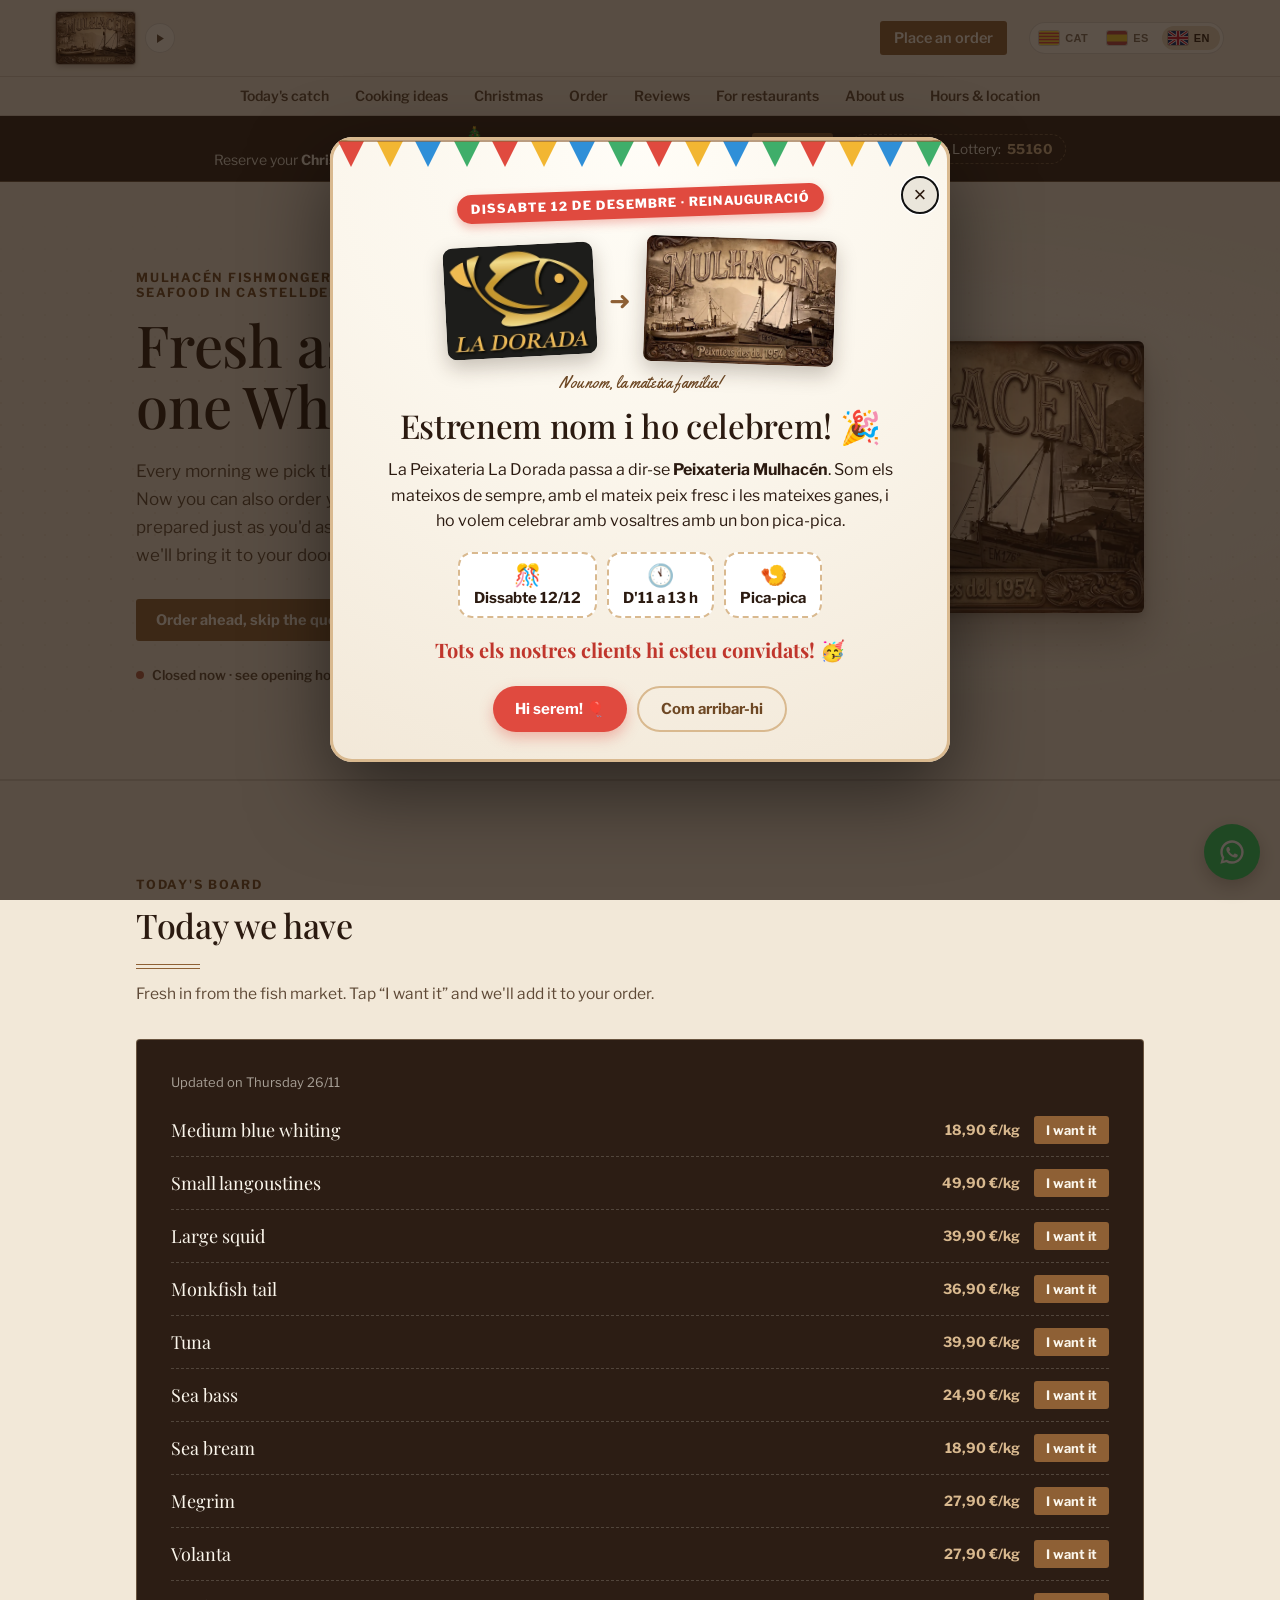
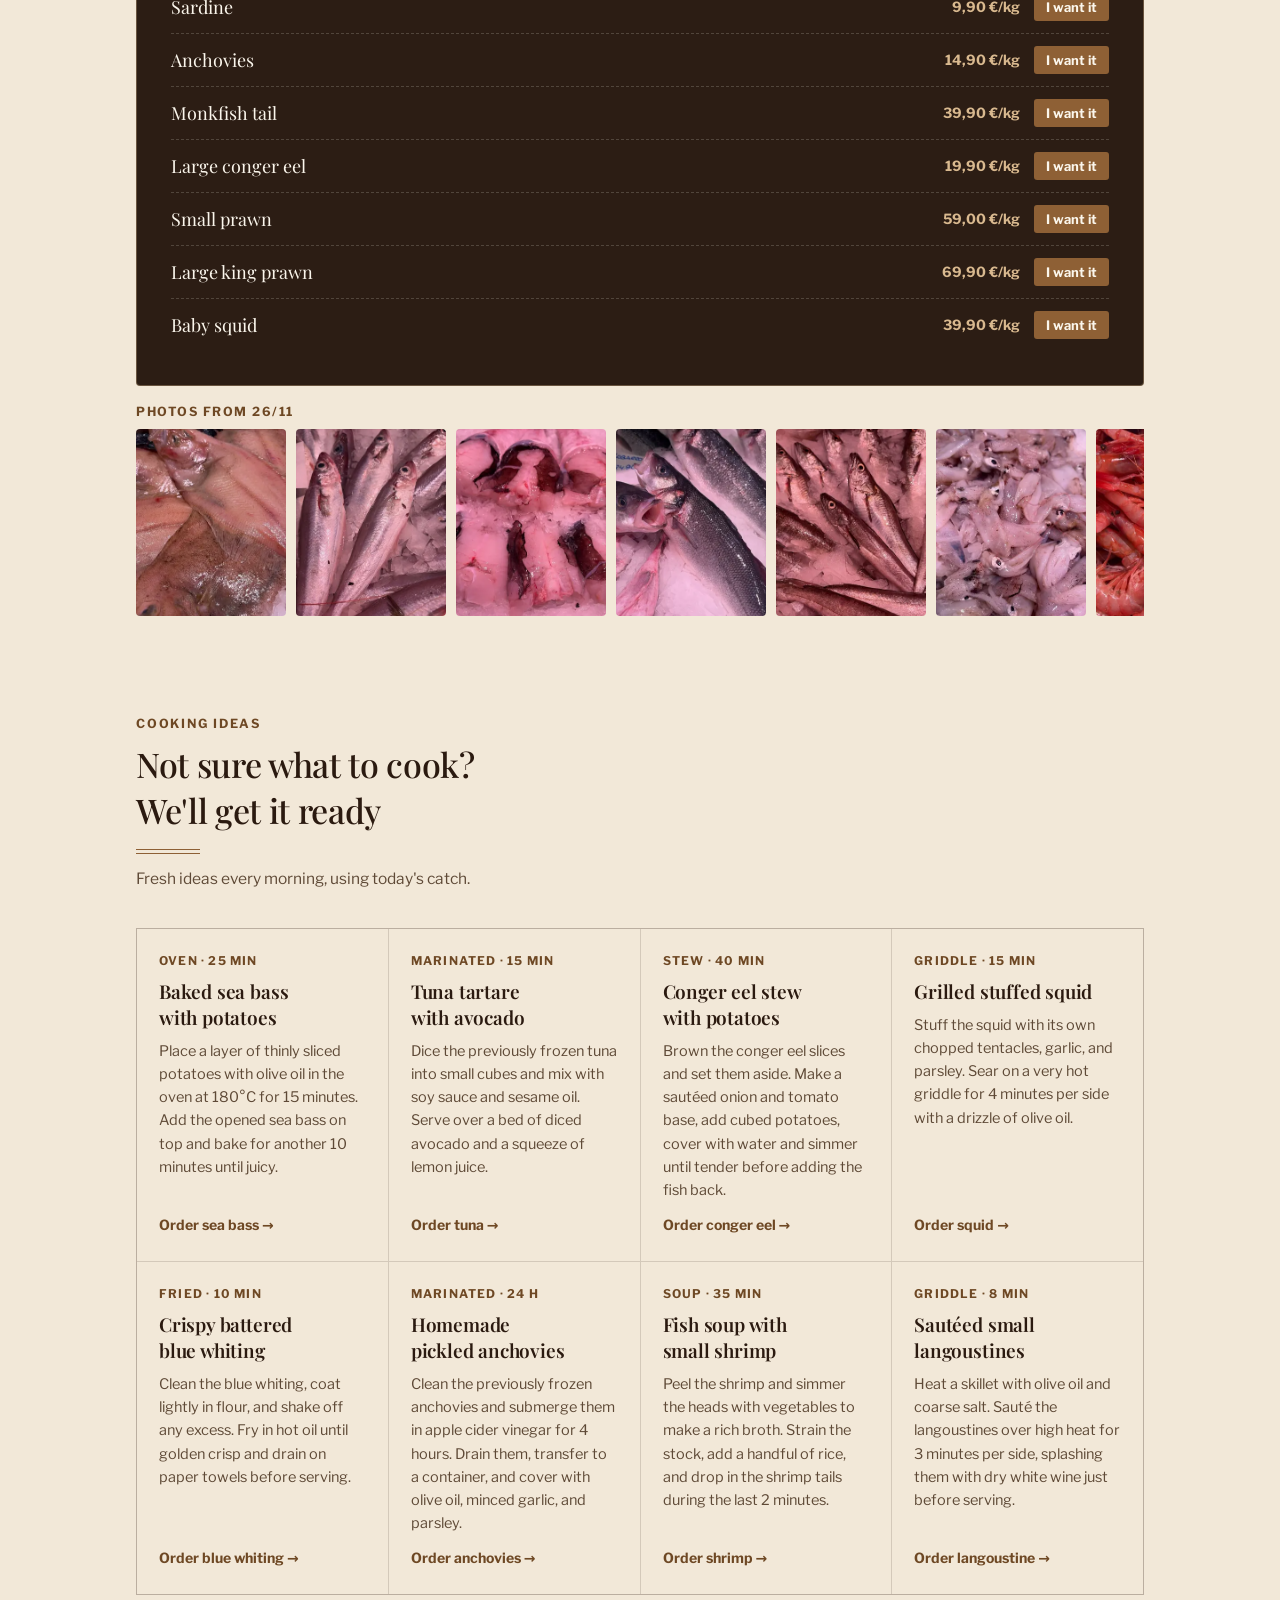
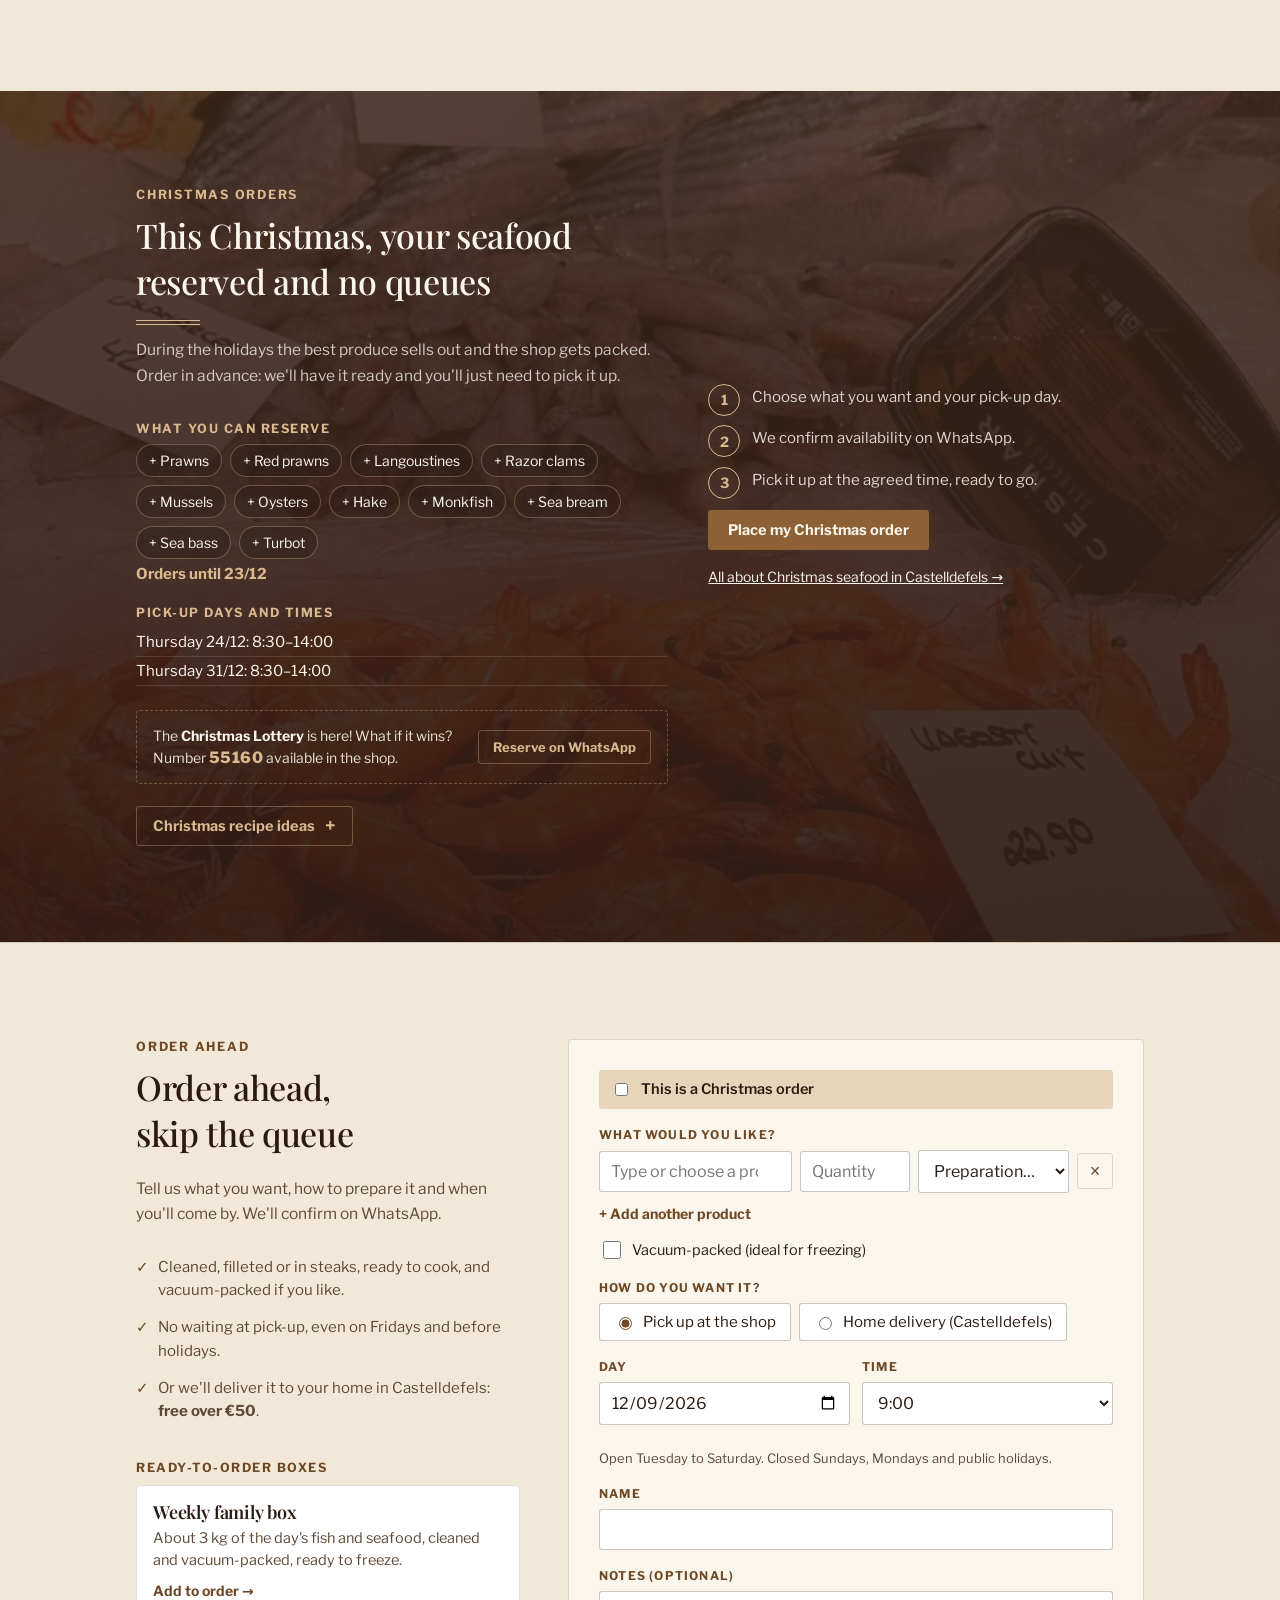
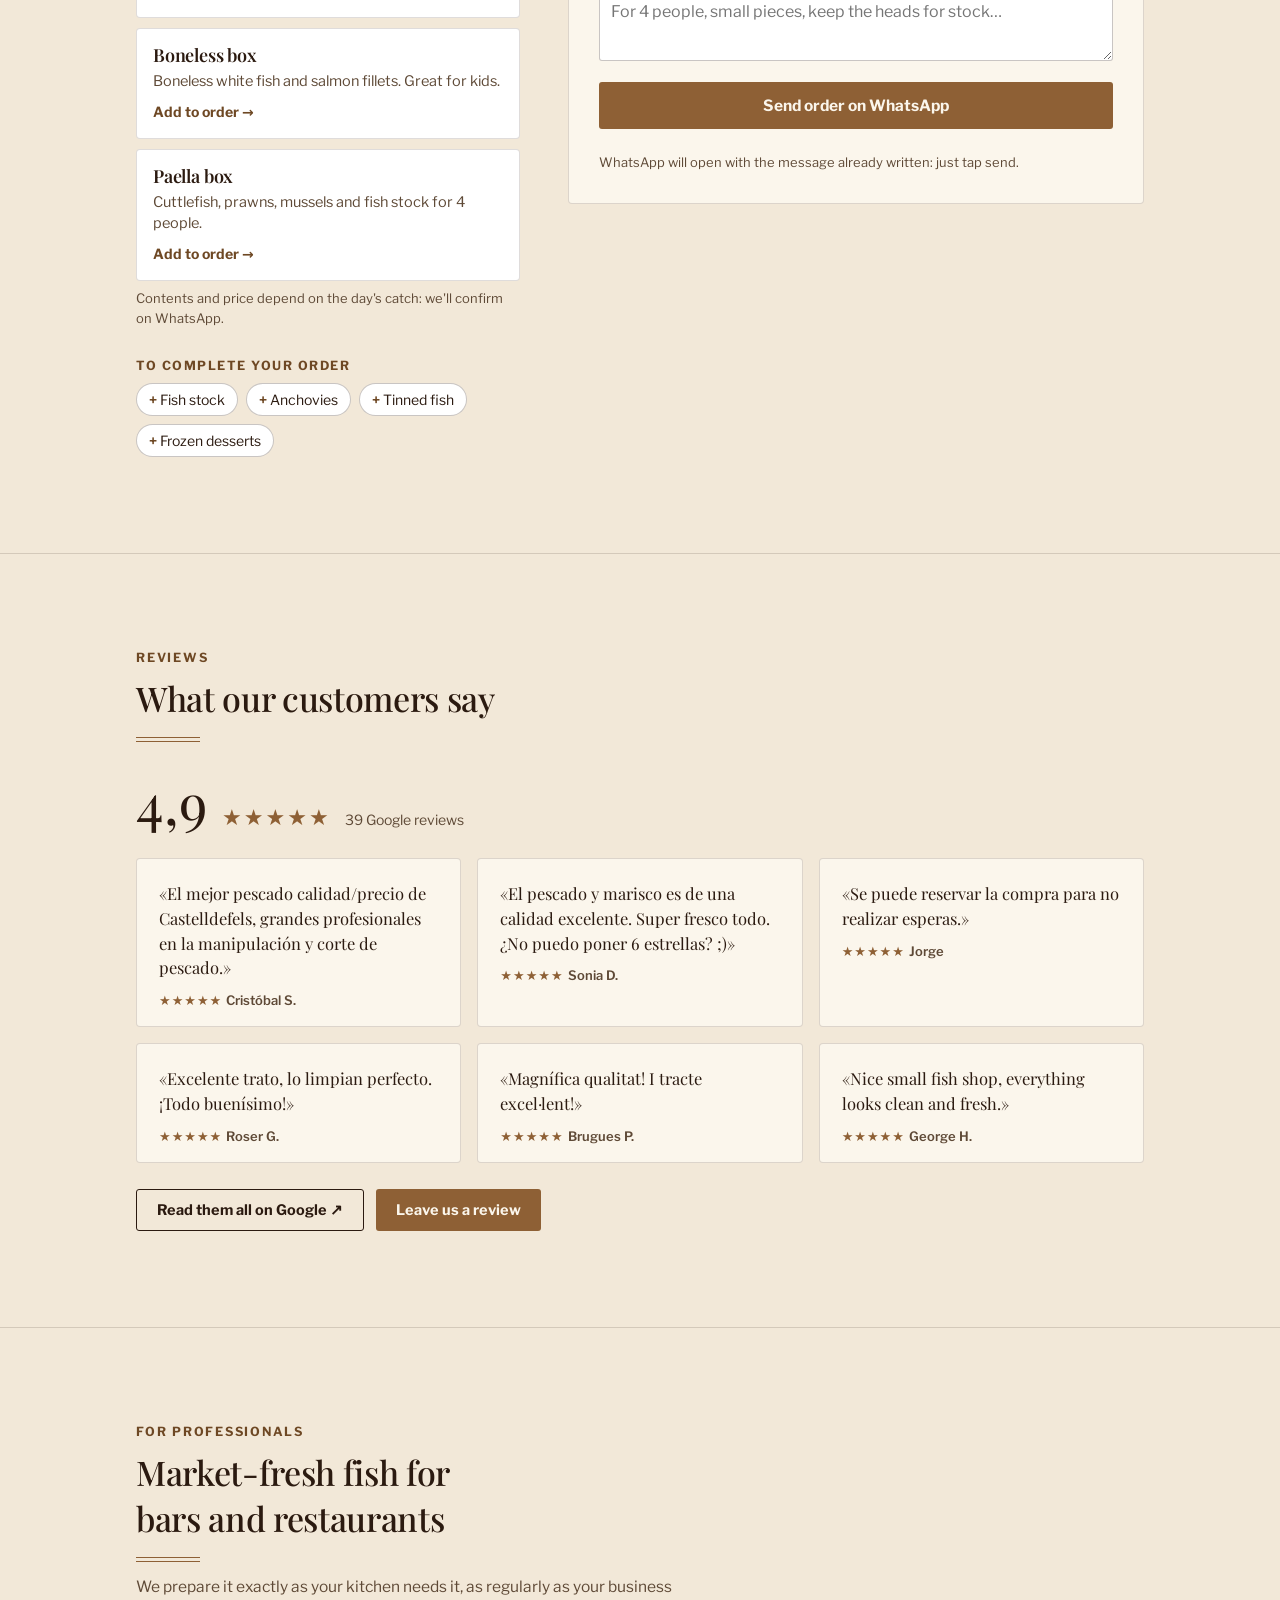
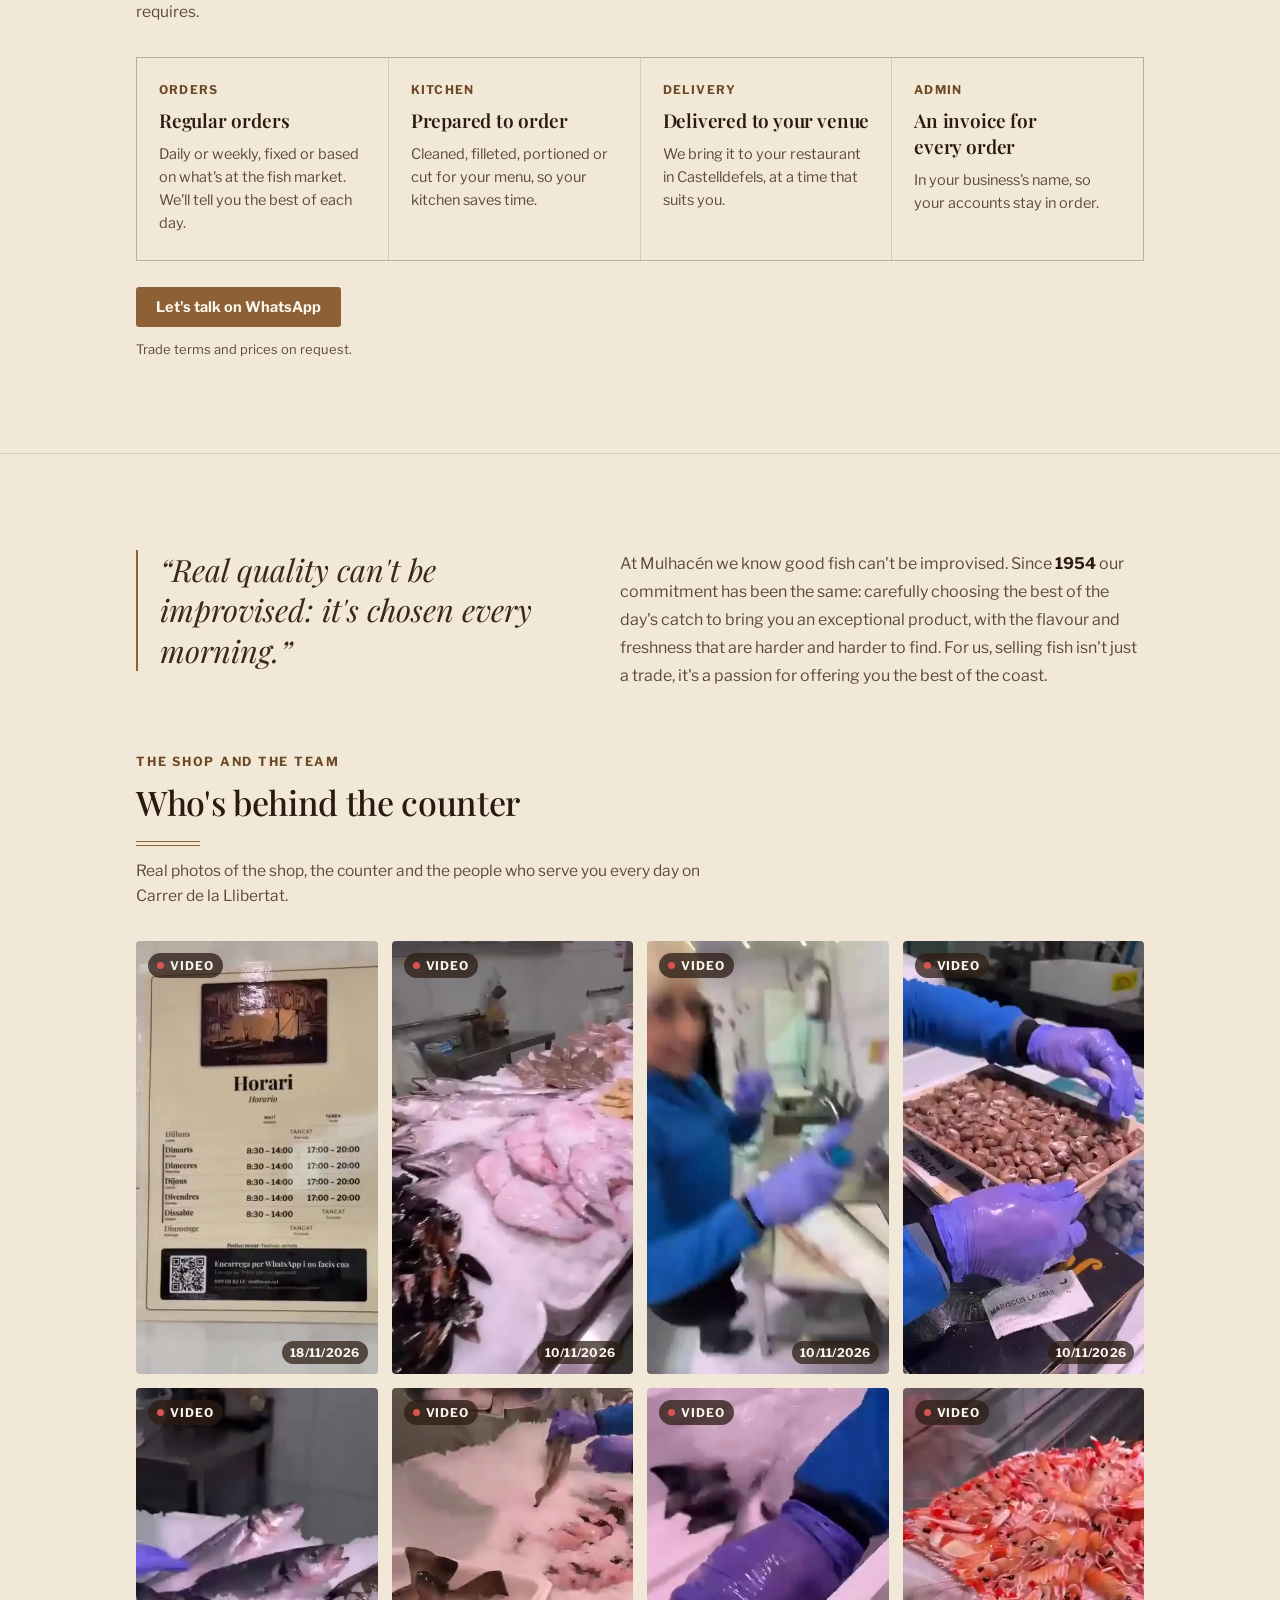
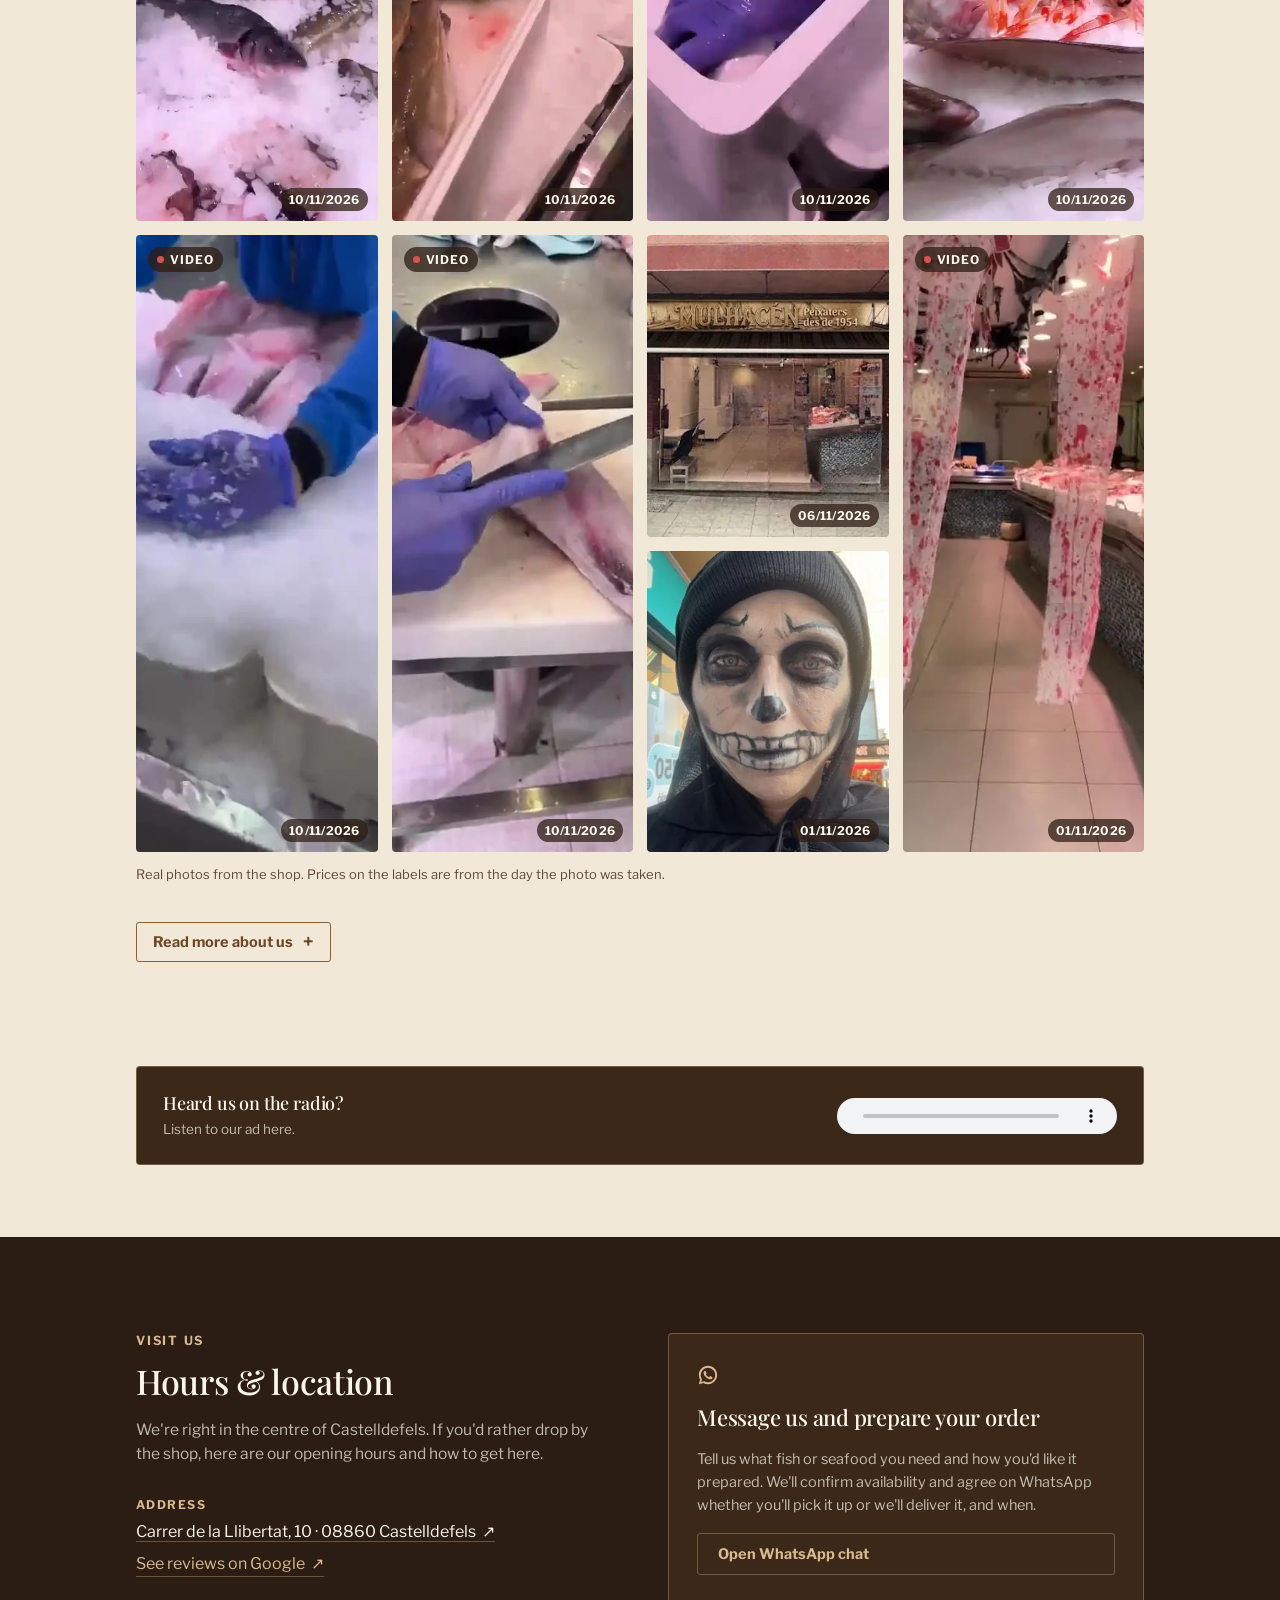
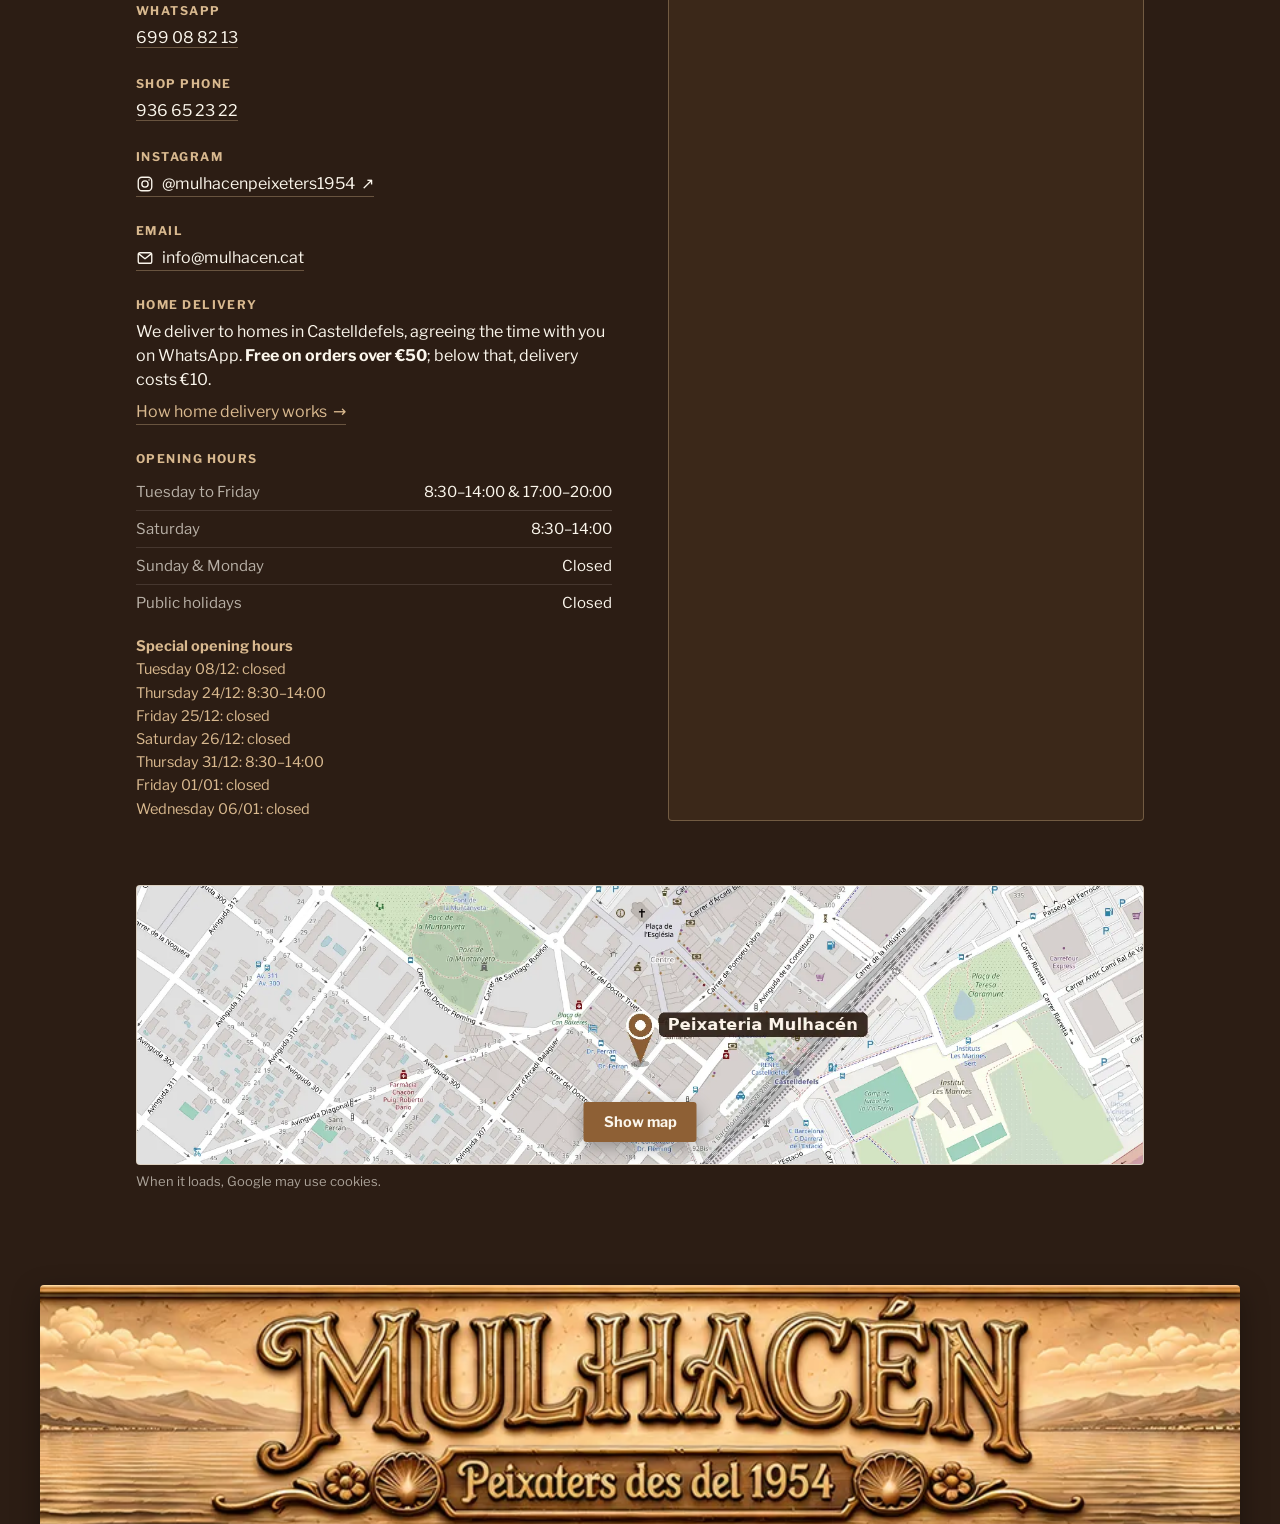
==== commit f882ab55: "Avís de reinauguració (12/12, pica-pica d'11 a 13 h), en català a totes les versions Co-Authored-By:" ====
--- a/en/index.html
+++ b/en/index.html
@@ -679,6 +679,66 @@
     .pan-gift, .pan-mini, .pan-lights i, .pan-toca{ animation:none; }
     .pan-teaser{ transition:none; }
     .pan-snow{ display:none; }
+  }
+
+  /* ---------- Reinauguracio ---------- */
+  .ri-dlg{
+    border:0; padding:0; width:min(620px, calc(100% - 24px)); max-height:calc(100% - 24px); border-radius:22px;
+    overflow:hidden auto; color:var(--ink); position:relative; text-align:center;
+    background:radial-gradient(circle at 50% 0%, #FFFDF7 0%, var(--paper) 45%, var(--cream) 100%);
+    box-shadow:0 30px 80px rgba(0,0,0,0.5), inset 0 0 0 3px var(--gold-light);
+  }
+  .ri-dlg[open]{ animation:riPop .6s cubic-bezier(.2,1.4,.4,1) both; }
+  .ri-dlg::backdrop{ background:rgba(30,18,10,0.72); }
+  .ri-bunting{ position:absolute; top:0; left:0; right:0; height:34px; display:flex; justify-content:space-between; padding:0 8px; pointer-events:none; z-index:2; }
+  .ri-bunting::before{ content:""; position:absolute; left:0; right:0; top:3px; height:2px; background:var(--gold); opacity:.6; }
+  .ri-bunting i{ width:0; height:0; border-left:13px solid transparent; border-right:13px solid transparent; border-top:26px solid #E04A3F; margin-top:4px; transform-origin:50% 0; animation:riSwing 2.8s ease-in-out infinite; }
+  .ri-bunting i:nth-child(4n+2){ border-top-color:#F2B632; animation-delay:.3s; }
+  .ri-bunting i:nth-child(4n+3){ border-top-color:#2F8FD8; animation-delay:.6s; }
+  .ri-bunting i:nth-child(4n){ border-top-color:#3FAE6A; animation-delay:.9s; }
+  .ri-confeti{ position:absolute; inset:0; overflow:hidden; pointer-events:none; z-index:1; }
+  .ri-confeti span{ position:absolute; top:-20px; width:7px; height:11px; border-radius:2px; opacity:.55; animation:riFall linear infinite; }
+  .ri-body{ position:relative; z-index:3; padding:52px 34px 30px; }
+  .ri-badge{ display:inline-block; background:#E04A3F; color:#fff; font-weight:800; font-size:12.5px; letter-spacing:.08em; text-transform:uppercase; padding:7px 14px; border-radius:999px; transform:rotate(-2deg); box-shadow:0 4px 10px rgba(224,74,63,0.35); }
+  .ri-nom{ display:flex; align-items:center; justify-content:center; gap:14px; margin:20px 0 6px; flex-wrap:wrap; }
+  .ri-vell{ width:150px; height:auto; display:block; border-radius:10px; box-shadow:0 8px 20px rgba(43,26,16,0.25); transform:rotate(-3deg); }
+  .ri-fletxa{ font-size:26px; color:var(--gold); animation:riFletxa 1.4s ease-in-out infinite; }
+  .ri-logo{ width:190px; height:auto; display:block; border-radius:8px; box-shadow:0 8px 20px rgba(43,26,16,0.25); transform:rotate(2deg); }
+  .ri-ara{ font-family:"Yellowtail", "Brush Script MT", cursive; font-size:28px; color:var(--gold-deep); margin:2px 0 0; }
+  .ri-body h2{ font-family:"Playfair Display", Georgia, serif; font-size:clamp(25px,4.4vw,33px); line-height:1.15; margin:10px 0 12px; color:var(--ink); }
+  .ri-body p{ font-size:16px; line-height:1.6; margin:0 auto 12px; max-width:46ch; }
+  .ri-info{ display:flex; justify-content:center; gap:10px; flex-wrap:wrap; margin:18px 0 16px; padding:0; list-style:none; }
+  .ri-info li{ background:#fff; border:2px dashed var(--gold-light); border-radius:14px; padding:9px 14px; font-weight:700; font-size:15px; color:var(--ink); }
+  .ri-info li span{ display:block; font-size:22px; line-height:1.1; margin-bottom:2px; }
+  .ri-convit{ font-family:"Playfair Display", Georgia, serif; font-weight:700; font-size:20px !important; color:#C0362C; }
+  .ri-actions{ display:flex; justify-content:center; gap:10px; flex-wrap:wrap; margin-top:20px; }
+  .ri-actions a, .ri-actions button{ font:inherit; font-weight:700; font-size:15px; border-radius:999px; padding:12px 22px; cursor:pointer; text-decoration:none; }
+  .ri-ok{ background:#E04A3F; color:#fff; border:0; box-shadow:0 6px 14px rgba(224,74,63,0.35); }
+  .ri-ok:hover{ background:#C9372D; }
+  .ri-com{ background:transparent; color:var(--gold-deep); border:2px solid var(--gold-light); }
+  .ri-com:hover{ background:rgba(217,185,143,0.2); }
+  .ri-x{ position:absolute; top:40px; right:12px; z-index:4; width:36px; height:36px; border-radius:50%; border:0; padding:0; background:rgba(43,26,16,0.08); color:var(--ink); font-size:22px; line-height:36px; cursor:pointer; }
+  .ri-x:hover{ background:rgba(43,26,16,0.16); }
+  @keyframes riPop{ from{ transform:scale(.7) rotate(-3deg); opacity:0; } to{ transform:none; opacity:1; } }
+  @keyframes riSwing{ 0%,100%{ transform:rotate(-7deg); } 50%{ transform:rotate(7deg); } }
+  @keyframes riFall{ to{ transform:translate3d(var(--dx,0px), 1000px, 0) rotate(var(--rot,540deg)); } }
+  @keyframes riFletxa{ 0%,100%{ transform:translateX(0); } 50%{ transform:translateX(6px); } }
+  @media (max-width:640px){
+    .ri-body{ padding:84px 16px 22px; }
+    .ri-badge{ font-size:11px; padding:6px 11px; }
+    .ri-nom{ margin-top:14px; gap:10px; }
+    .ri-vell{ width:108px; }
+    .ri-logo{ width:130px; }
+    .ri-ara{ font-size:24px; }
+    .ri-body p{ font-size:15px; }
+    .ri-info{ gap:6px; flex-wrap:nowrap; }
+    .ri-info li{ font-size:12.5px; padding:7px 8px; }
+    .ri-info li span{ font-size:19px; }
+    .ri-convit{ font-size:18px !important; }
+  }
+  @media (prefers-reduced-motion: reduce){
+    .ri-dlg[open], .ri-bunting i, .ri-fletxa{ animation:none; }
+    .ri-confeti{ display:none; }
   }
 
   /* ---------- Opinions ---------- */
@@ -1351,6 +1411,32 @@
   </div>
 </dialog>
 
+<dialog class="ri-dlg" id="riDlg" aria-labelledby="riTitle">
+  <div class="ri-confeti" id="riConfeti" aria-hidden="true"></div>
+  <span class="ri-bunting" aria-hidden="true"><i></i><i></i><i></i><i></i><i></i><i></i><i></i><i></i><i></i><i></i><i></i><i></i><i></i><i></i><i></i><i></i></span>
+  <button type="button" class="ri-x" id="riClose" data-t-aria="riClose" aria-label="Tancar" title="Tancar">×</button>
+  <div class="ri-body">
+    <span class="ri-badge" id="riBadge" data-t="riBadge">Dissabte 12 de desembre · Reinauguració</span>
+    <div class="ri-nom" aria-hidden="true">
+      <img class="ri-vell" src="img/ladorada-logo.webp" width="600" height="448" alt="">
+      <span class="ri-fletxa">➜</span>
+      <img class="ri-logo" src="img/mulhacen-logo.webp" width="900" height="595" alt="">
+    </div>
+    <p class="ri-ara" data-t="riAra">Nou nom, la mateixa família!</p>
+    <h2 id="riTitle" data-t="riTitle">Estrenem nom i ho celebrem! 🎉</h2>
+    <p data-t="riP1">La Peixateria La Dorada passa a dir-se <strong>Peixateria Mulhacén</strong>. Som els mateixos de sempre, amb el mateix peix fresc i les mateixes ganes, i ho volem celebrar amb vosaltres amb un bon pica-pica.</p>
+    <ul class="ri-info">
+      <li><span aria-hidden="true">🎊</span><b data-t="riDia">Dissabte 12/12</b></li>
+      <li><span aria-hidden="true">🕚</span><b data-t="riHora">D'11 a 13 h</b></li>
+      <li><span aria-hidden="true">🍤</span><b data-t="riPica">Pica-pica</b></li>
+    </ul>
+    <p class="ri-convit" data-t="riConvit">Tots els nostres clients hi esteu convidats! 🥳</p>
+    <div class="ri-actions">
+      <button type="button" class="ri-ok" id="riOk" data-t="riOk">Hi serem! 🎈</button>
+      <a class="ri-com" id="riCom" href="#visitans" data-t="riCom">Com arribar-hi</a>
+    </div>
+  </div>
+</dialog>
 <a class="wa-float" id="waFloatBtn" href="https://wa.me/34699088213?text=Hi%2C%20I&#x27;d%20like%20to%20place%20an%20order%20at%20Mulhac%C3%A9n%20fishmonger." target="_blank" rel="noopener" aria-label="Order on WhatsApp">
   <svg viewBox="0 0 24 24" fill="#fff"><path d="M12 2C6.48 2 2 6.48 2 12c0 1.85.5 3.58 1.36 5.07L2 22l5.06-1.32A9.94 9.94 0 0 0 12 22c5.52 0 10-4.48 10-10S17.52 2 12 2Zm0 18a7.94 7.94 0 0 1-4.06-1.11l-.29-.17-3.02.79.8-2.94-.19-.3A7.96 7.96 0 1 1 12 20Zm4.36-5.97c-.24-.12-1.42-.7-1.64-.78-.22-.08-.38-.12-.54.12-.16.24-.62.78-.76.94-.14.16-.28.18-.52.06-.24-.12-1-.37-1.9-1.17-.7-.62-1.18-1.39-1.32-1.63-.14-.24-.02-.37.1-.49.11-.11.24-.28.36-.42.12-.14.16-.24.24-.4.08-.16.04-.3-.02-.42-.06-.12-.54-1.3-.74-1.78-.2-.47-.4-.4-.54-.41h-.46c-.16 0-.42.06-.64.3-.22.24-.84.82-.84 2s.86 2.32.98 2.48c.12.16 1.7 2.6 4.12 3.64.58.25 1.03.4 1.38.51.58.18 1.11.16 1.53.1.47-.07 1.42-.58 1.62-1.14.2-.56.2-1.04.14-1.14-.06-.1-.22-.16-.46-.28Z"/></svg>
 </a>
@@ -1484,6 +1570,10 @@
       panEyebrow:"Sorteig de Nadal · 22 de desembre", panTitle:"Ho, ho, ho! Aquesta panera pot ser teva! 🎅",
       panP1:"Aquest Nadal, a més del millor peix, a la Peixateria Mulhacén repartim il·lusió: el <strong>22 de desembre</strong>, el mateix dia que canten El Gordo, <strong>sortegem aquesta panera plena de delícies</strong> entre els nostres clients.",
       panP2:"Si tens cap dubte, pregunta'ns a la botiga. Que la sort (i el bon peix) t'acompanyin! 🍀🐟",
+      riBadge:"Dissabte 12 de desembre · Reinauguració", riBadgeAvui:"És avui! · Reinauguració", riAra:"Nou nom, la mateixa família!",
+      riTitle:"Estrenem nom i ho celebrem! 🎉", riP1:"La Peixateria La Dorada passa a dir-se <strong>Peixateria Mulhacén</strong>. Som els mateixos de sempre, amb el mateix peix fresc i les mateixes ganes, i ho volem celebrar amb vosaltres amb un bon pica-pica.",
+      riDia:"Dissabte 12/12", riHora:"D'11 a 13 h", riPica:"Pica-pica", riConvit:"Tots els nostres clients hi esteu convidats! 🥳",
+      riOk:"Hi serem! 🎈", riCom:"Com arribar-hi", riClose:"Tancar",
       panOk:"Som-hi! 🎉", panMusicOff:"🔇 Apaga la música", panMusicOn:"🔊 Posa la música",
       labelCorreu:"Correu electrònic", legalLink:"Avís legal i privacitat", mapBtn:"Veure el mapa", mapNote:"En carregar-lo, Google pot fer servir galetes.", mapAlt:"Mapa: la Peixateria Mulhacén és al carrer de la Llibertat, 10, de Castelldefels", legalTitle:"Avís legal i privacitat", legalBody:"<h3>Qui som</h3><p>Aquest web és de la Peixateria Mulhacén, que porta <strong>Natividad Pérez Taulats</strong>, autònoma, amb NIF <strong>47615668X</strong>. Adreça: Carrer de la Llibertat, 10, 08860 Castelldefels (Barcelona). Telèfon i WhatsApp: 699 08 82 13. Correu: <a href=\"mailto:info@mulhacen.cat\">info@mulhacen.cat</a>.</p><h3>Les teves dades</h3><p>El formulari d'encàrrec no envia res a cap servidor: prepara un missatge que envies tu mateix per WhatsApp. Les dades que ens hi facilitis (nom, telèfon, adreça i comanda) només les fem servir per preparar i lliurar l'encàrrec i atendre't, perquè ens ho demanes tu. No les cedim a ningú i les guardem el temps necessari per a la comanda i per complir les obligacions legals. WhatsApp és un servei de Meta amb les seves pròpies condicions.</p><p>El teu navegador recorda el nom, l'adreça i l'idioma que tries perquè no els hagis de tornar a escriure. Es queden al teu dispositiu i els pots esborrar quan vulguis.</p><h3>Galetes i estadístiques</h3><p>Aquest web no fa servir galetes, ni pròpies ni de tercers, en obrir-lo. Comptem les visites amb GoatCounter, que no fa servir galetes ni sap qui ets. Les fonts tipogràfiques són al nostre propi servidor. El mapa interactiu de Google Maps només es carrega si toques «Veure el mapa»: llavors Google pot fer servir les seves galetes, segons la seva <a href=\"https://policies.google.com/privacy?hl=ca\" target=\"_blank\" rel=\"noopener\">política de privacitat</a>. El web està allotjat a GitHub Pages (GitHub), que rep l'adreça IP de qui el visita per poder servir-lo.</p><h3>Els teus drets</h3><p>Pots demanar-nos veure, corregir o esborrar les teves dades, o oposar-te que les fem servir, per WhatsApp, per correu o a la botiga. Si creus que no les tractem bé, pots reclamar a l'<a href=\"https://www.aepd.es\" target=\"_blank\" rel=\"noopener\">Agència Espanyola de Protecció de Dades</a>.</p><h3>Fotos i textos</h3><p>Les fotos i els textos d'aquest web són de la Peixateria Mulhacén. Si els vols fer servir, demana'ns-ho.</p>",
       lotsTitle:"Lots a punt d'encarregar", lotAdd:"Afegir a l'encàrrec →",
@@ -1558,6 +1648,10 @@
       panEyebrow:"Sorteo de Navidad · 22 de diciembre", panTitle:"¡Jo, jo, jo! ¡Esta cesta puede ser tuya! 🎅",
       panP1:"Esta Navidad, además del mejor pescado, en la Peixateria Mulhacén repartimos ilusión: el <strong>22 de diciembre</strong>, el mismo día que cantan El Gordo, <strong>sorteamos esta cesta llena de delicias</strong> entre nuestros clientes.",
       panP2:"Si tienes cualquier duda, pregúntanos en la tienda. ¡Que la suerte (y el buen pescado) te acompañen! 🍀🐟",
+      riBadge:"Dissabte 12 de desembre · Reinauguració", riBadgeAvui:"És avui! · Reinauguració", riAra:"Nou nom, la mateixa família!",
+      riTitle:"Estrenem nom i ho celebrem! 🎉", riP1:"La Peixateria La Dorada passa a dir-se <strong>Peixateria Mulhacén</strong>. Som els mateixos de sempre, amb el mateix peix fresc i les mateixes ganes, i ho volem celebrar amb vosaltres amb un bon pica-pica.",
+      riDia:"Dissabte 12/12", riHora:"D'11 a 13 h", riPica:"Pica-pica", riConvit:"Tots els nostres clients hi esteu convidats! 🥳",
+      riOk:"Hi serem! 🎈", riCom:"Com arribar-hi", riClose:"Tancar",
       panOk:"¡Vamos allá! 🎉", panMusicOff:"🔇 Apagar la música", panMusicOn:"🔊 Poner la música",
       labelCorreu:"Correo electrónico", legalLink:"Aviso legal y privacidad", mapBtn:"Ver el mapa", mapNote:"Al cargarlo, Google puede usar cookies.", mapAlt:"Mapa: la Peixateria Mulhacén está en el carrer de la Llibertat, 10, de Castelldefels", legalTitle:"Aviso legal y privacidad", legalBody:"<h3>Quiénes somos</h3><p>Esta web es de la Peixateria Mulhacén, que lleva <strong>Natividad Pérez Taulats</strong>, autónoma, con NIF <strong>47615668X</strong>. Dirección: Carrer de la Llibertat, 10, 08860 Castelldefels (Barcelona). Teléfono y WhatsApp: 699 08 82 13. Correo: <a href=\"mailto:info@mulhacen.cat\">info@mulhacen.cat</a>.</p><h3>Tus datos</h3><p>El formulario de encargo no envía nada a ningún servidor: prepara un mensaje que mandas tú por WhatsApp. Los datos que nos des (nombre, teléfono, dirección y pedido) solo los usamos para preparar y entregar el encargo y atenderte, porque nos lo pides tú. No los cedemos a nadie y los guardamos el tiempo necesario para el pedido y para cumplir las obligaciones legales. WhatsApp es un servicio de Meta con sus propias condiciones.</p><p>Tu navegador recuerda el nombre, la dirección y el idioma que elijas para que no tengas que volver a escribirlos. Se quedan en tu dispositivo y puedes borrarlos cuando quieras.</p><h3>Cookies y estadísticas</h3><p>Esta web no usa cookies, ni propias ni de terceros, al abrirla. Contamos las visitas con GoatCounter, que no usa cookies ni sabe quién eres. Las fuentes tipográficas están en nuestro propio servidor. El mapa interactivo de Google Maps solo se carga si tocas «Ver el mapa»: entonces Google puede usar sus cookies, según su <a href=\"https://policies.google.com/privacy?hl=es\" target=\"_blank\" rel=\"noopener\">política de privacidad</a>. La web está alojada en GitHub Pages (GitHub), que recibe la dirección IP de quien la visita para poder servirla.</p><h3>Tus derechos</h3><p>Puedes pedirnos ver, corregir o borrar tus datos, u oponerte a que los usemos, por WhatsApp, por correo o en la tienda. Si crees que no los tratamos bien, puedes reclamar a la <a href=\"https://www.aepd.es\" target=\"_blank\" rel=\"noopener\">Agencia Española de Protección de Datos</a>.</p><h3>Fotos y textos</h3><p>Las fotos y los textos de esta web son de la Peixateria Mulhacén. Si quieres usarlos, pídenoslo.</p>",
       lotsTitle:"Lotes listos para encargar", lotAdd:"Añadir al encargo →",
@@ -1664,6 +1758,10 @@
       panEyebrow:"Christmas raffle · 22 December", panTitle:"Ho, ho, ho! This hamper could be yours! 🎅",
       panP1:"This Christmas we're sharing more than the best fish: on <strong>22 December</strong>, the day of El Gordo, Spain's big Christmas lottery draw, <strong>we're raffling this hamper full of treats</strong> among our customers.",
       panP2:"Any questions? Just ask us in the shop. May luck (and great fish) be with you! 🍀🐟",
+      riBadge:"Dissabte 12 de desembre · Reinauguració", riBadgeAvui:"És avui! · Reinauguració", riAra:"Nou nom, la mateixa família!",
+      riTitle:"Estrenem nom i ho celebrem! 🎉", riP1:"La Peixateria La Dorada passa a dir-se <strong>Peixateria Mulhacén</strong>. Som els mateixos de sempre, amb el mateix peix fresc i les mateixes ganes, i ho volem celebrar amb vosaltres amb un bon pica-pica.",
+      riDia:"Dissabte 12/12", riHora:"D'11 a 13 h", riPica:"Pica-pica", riConvit:"Tots els nostres clients hi esteu convidats! 🥳",
+      riOk:"Hi serem! 🎈", riCom:"Com arribar-hi", riClose:"Tancar",
       panOk:"Let's go! 🎉", panMusicOff:"🔇 Music off", panMusicOn:"🔊 Music on",
       labelCorreu:"Email", legalLink:"Legal notice and privacy", mapBtn:"Show map", mapNote:"When it loads, Google may use cookies.", mapAlt:"Map: Peixateria Mulhacén is at Carrer de la Llibertat, 10, Castelldefels", legalTitle:"Legal notice and privacy", legalBody:"<h3>Who we are</h3><p>This website belongs to Peixateria Mulhacén, run by <strong>Natividad Pérez Taulats</strong>, self-employed, tax ID (NIF) <strong>47615668X</strong>. Address: Carrer de la Llibertat, 10, 08860 Castelldefels (Barcelona), Spain. Phone and WhatsApp: +34 699 08 82 13. Email: <a href=\"mailto:info@mulhacen.cat\">info@mulhacen.cat</a>.</p><h3>Your data</h3><p>The order form does not send anything to a server: it prepares a message that you send yourself on WhatsApp. We only use the details you give us (name, phone, address and order) to prepare and deliver your order and to help you, because you ask us to. We do not share them with anyone and keep them only as long as the order and the law require. WhatsApp is a Meta service with its own terms.</p><p>Your browser remembers your name, address and chosen language so you don't have to type them again. They stay on your device and you can delete them at any time.</p><h3>Cookies and statistics</h3><p>This website sets no cookies, our own or third-party, when you open it. We count visits with GoatCounter, which uses no cookies and doesn't know who you are. The fonts are served from our own server. The interactive Google Maps map only loads if you tap “Show map”: Google may then use its own cookies, under its <a href=\"https://policies.google.com/privacy?hl=en\" target=\"_blank\" rel=\"noopener\">privacy policy</a>. The website is hosted on GitHub Pages (GitHub), which receives visitors' IP addresses in order to serve it.</p><h3>Your rights</h3><p>You can ask us to see, correct or delete your data, or object to its use, on WhatsApp, by email or in the shop. If you think we are not handling it properly, you can complain to the Spanish Data Protection Agency (<a href=\"https://www.aepd.es\" target=\"_blank\" rel=\"noopener\">AEPD</a>).</p><h3>Photos and texts</h3><p>The photos and texts on this website belong to Peixateria Mulhacén. If you would like to use them, please ask us.</p>",
       lotsTitle:"Ready-to-order boxes", lotAdd:"Add to order →",
@@ -2109,6 +2207,37 @@
   if(CFG.canalWhatsApp){ var cl = document.getElementById('canalLink'); cl.href = CFG.canalWhatsApp; cl.hidden = false; }
   document.getElementById('nadalBtn').hidden = !nadalOpen();
   document.getElementById('loteriaBox').hidden = !LOTERIA.numero || !LOTERIA.fins || isoDate(new Date()) > LOTERIA.fins;
+
+  (function(){
+    var R = CFG.reinauguracio || {};
+    var dlg = document.getElementById('riDlg');
+    var limit = R.fins ? Date.parse(R.fins) : NaN, avui = isoDate(new Date());
+    var forca = /[?&]reinauguracio/.test(location.search);
+    if(!dlg || !dlg.showModal || !forca && ((R.des && avui < R.des) || isNaN(limit) || Date.now() >= limit)) return;
+    var CLAU = 'mulhacen-reinauguracio-vist';
+    try{ if(!forca && localStorage.getItem(CLAU) === avui) return; }catch(e){}
+    if(R.dia && avui === R.dia){ var b = document.getElementById('riBadge'); b.removeAttribute('data-t'); b.textContent = (T[document.documentElement.lang] || T.ca).riBadgeAvui; }
+    var conf = document.getElementById('riConfeti'), COLORS = ['#E04A3F','#F2B632','#2F8FD8','#3FAE6A','#D9B98F','#B05FD0'];
+    if(!reduceMotion) for(var k = 0; k < 26; k++){
+      var c = document.createElement('span');
+      c.style.left = (Math.random() * 100) + '%';
+      c.style.background = COLORS[k % COLORS.length];
+      if(k % 3 === 0) c.style.borderRadius = '50%';
+      c.style.animationDuration = (4 + Math.random() * 5) + 's';
+      c.style.animationDelay = (-Math.random() * 6) + 's';
+      c.style.setProperty('--dx', (Math.random() * 120 - 60) + 'px');
+      c.style.setProperty('--rot', (300 + Math.random() * 500) + 'deg');
+      conf.appendChild(c);
+    }
+    function tanca(){ if(dlg.open) dlg.close(); }
+    dlg.addEventListener('close', function(){ try{ localStorage.setItem(CLAU, avui); }catch(e){} });
+    document.getElementById('riClose').addEventListener('click', tanca);
+    document.getElementById('riOk').addEventListener('click', function(){ track('reinauguracio/ok'); tanca(); });
+    document.getElementById('riCom').addEventListener('click', function(){ track('reinauguracio/com'); tanca(); });
+    dlg.addEventListener('click', function(e){ if(e.target === dlg) tanca(); });
+    dlg.showModal();
+    track('reinauguracio');
+  })();
 
   (function(){
     var P = CFG.panera || {};
@@ -2233,7 +2362,9 @@
     }
     if(vistAvui()){ mini.hidden = false; return; }
     teaser.hidden = false;
-    setTimeout(function(){ teaser.classList.add('show'); }, 1200);
+    var ri = document.getElementById('riDlg');
+    function surt(){ setTimeout(function(){ teaser.classList.add('show'); }, 1200); }
+    if(ri && ri.open) ri.addEventListener('close', surt, {once:true}); else surt();
   })();
   function startNadalOrder(){ if(nadalOpen()){ document.getElementById('nadalFlag').checked = true; applyNadalMode(); } }
   document.getElementById('nadalBtn').addEventListener('click', function(){ startNadalOrder(); track('nadal/boto'); });
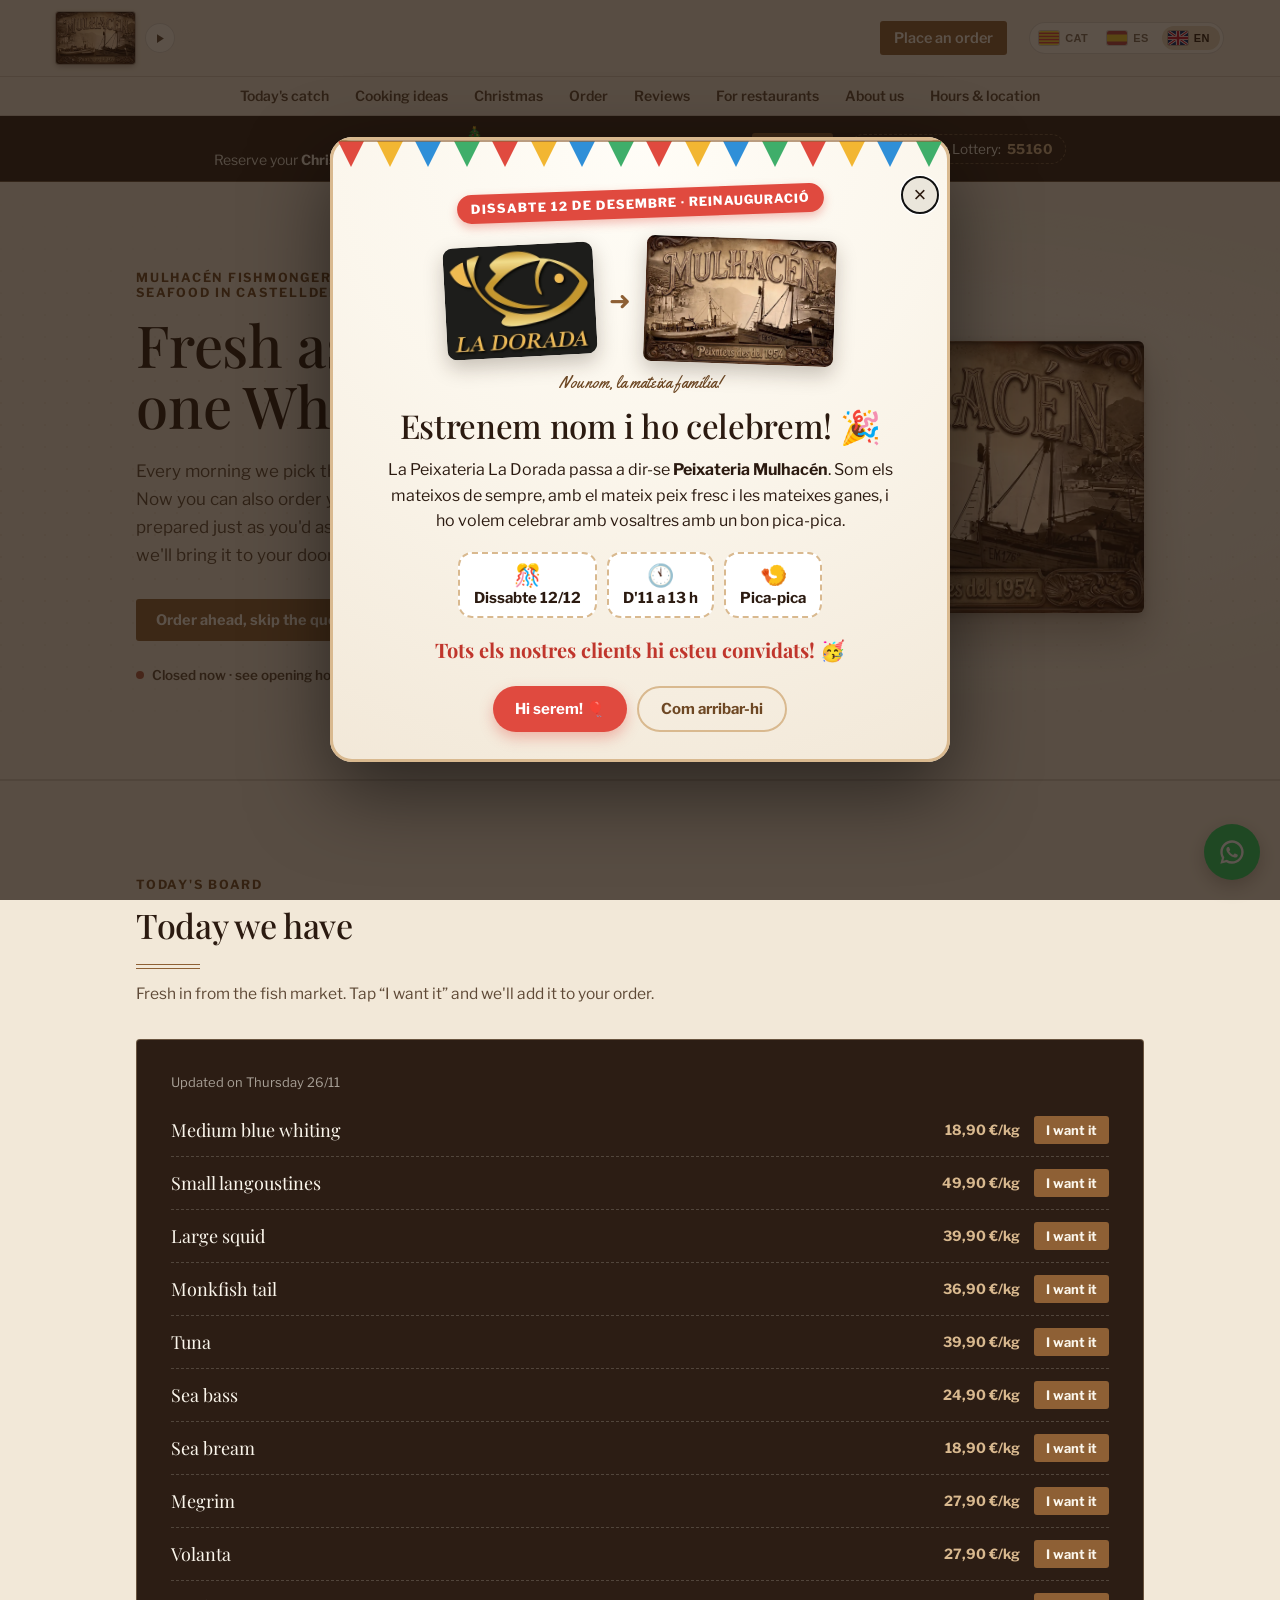
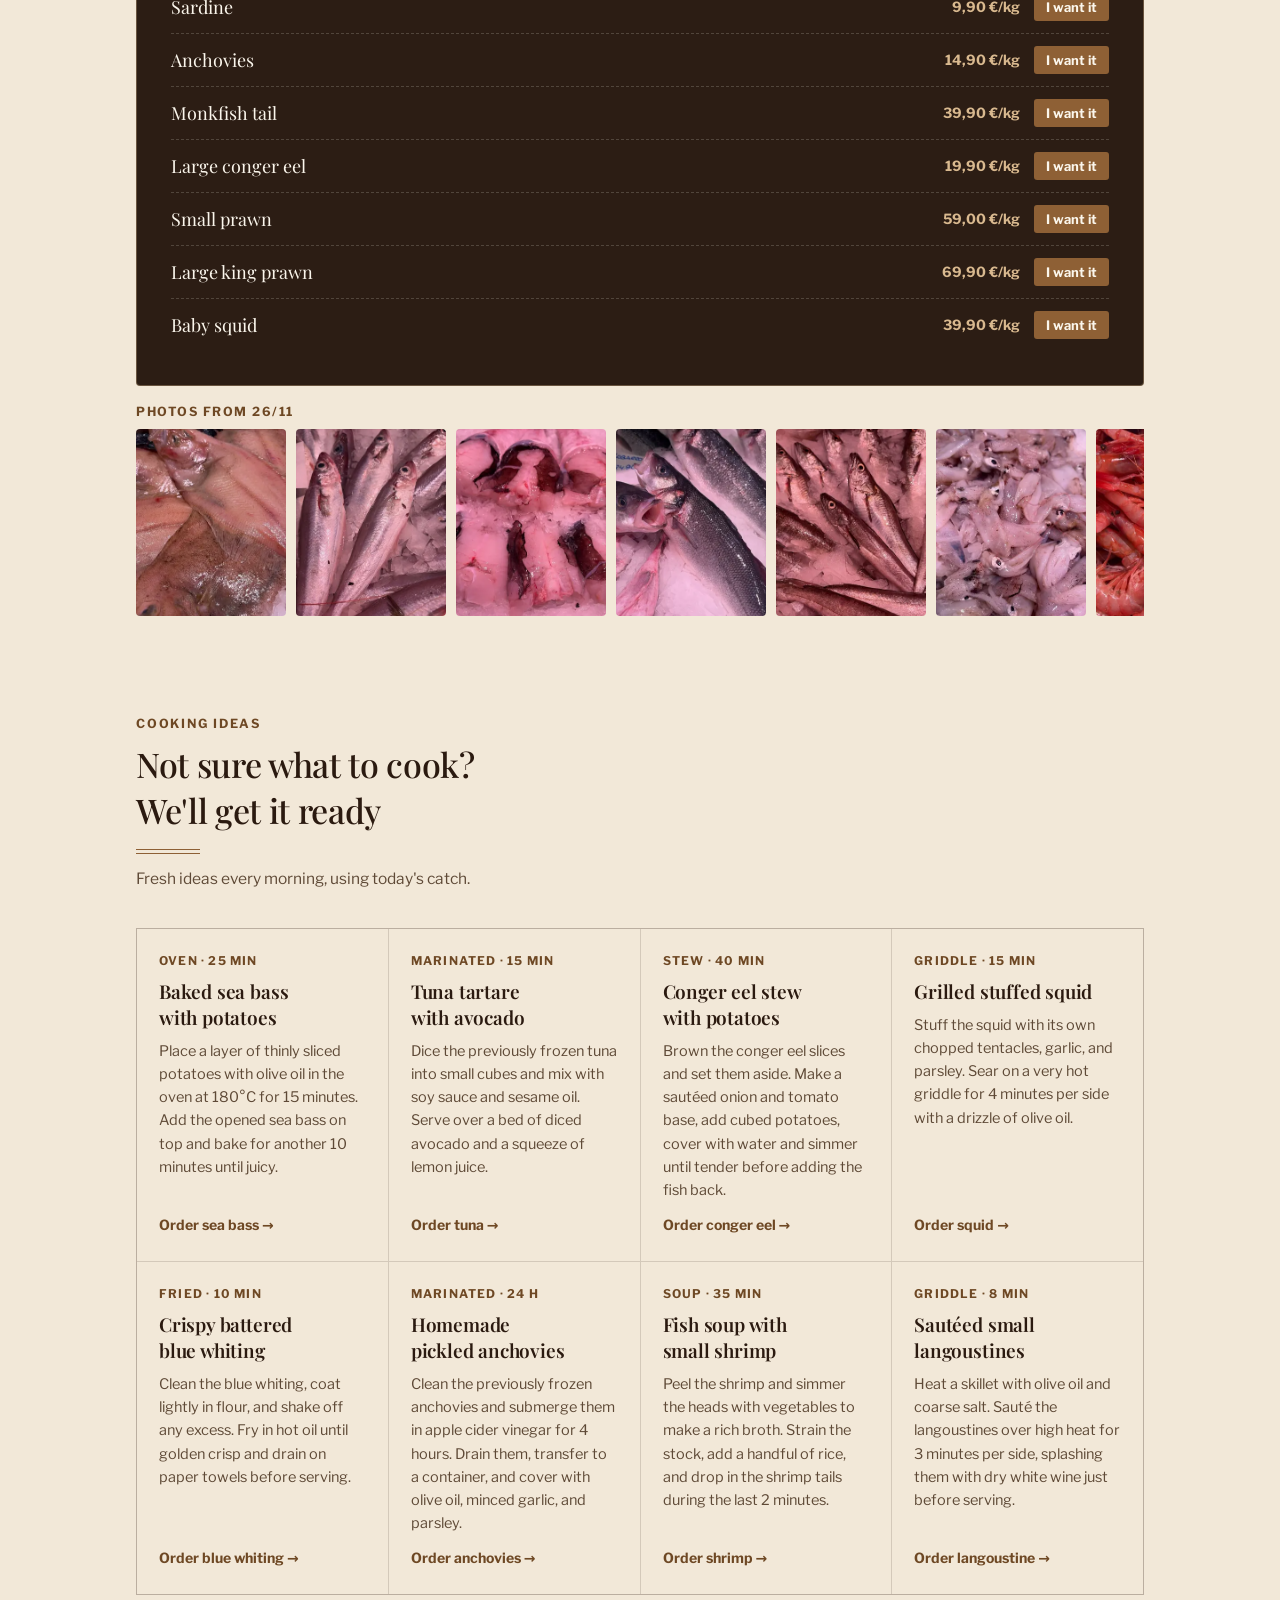
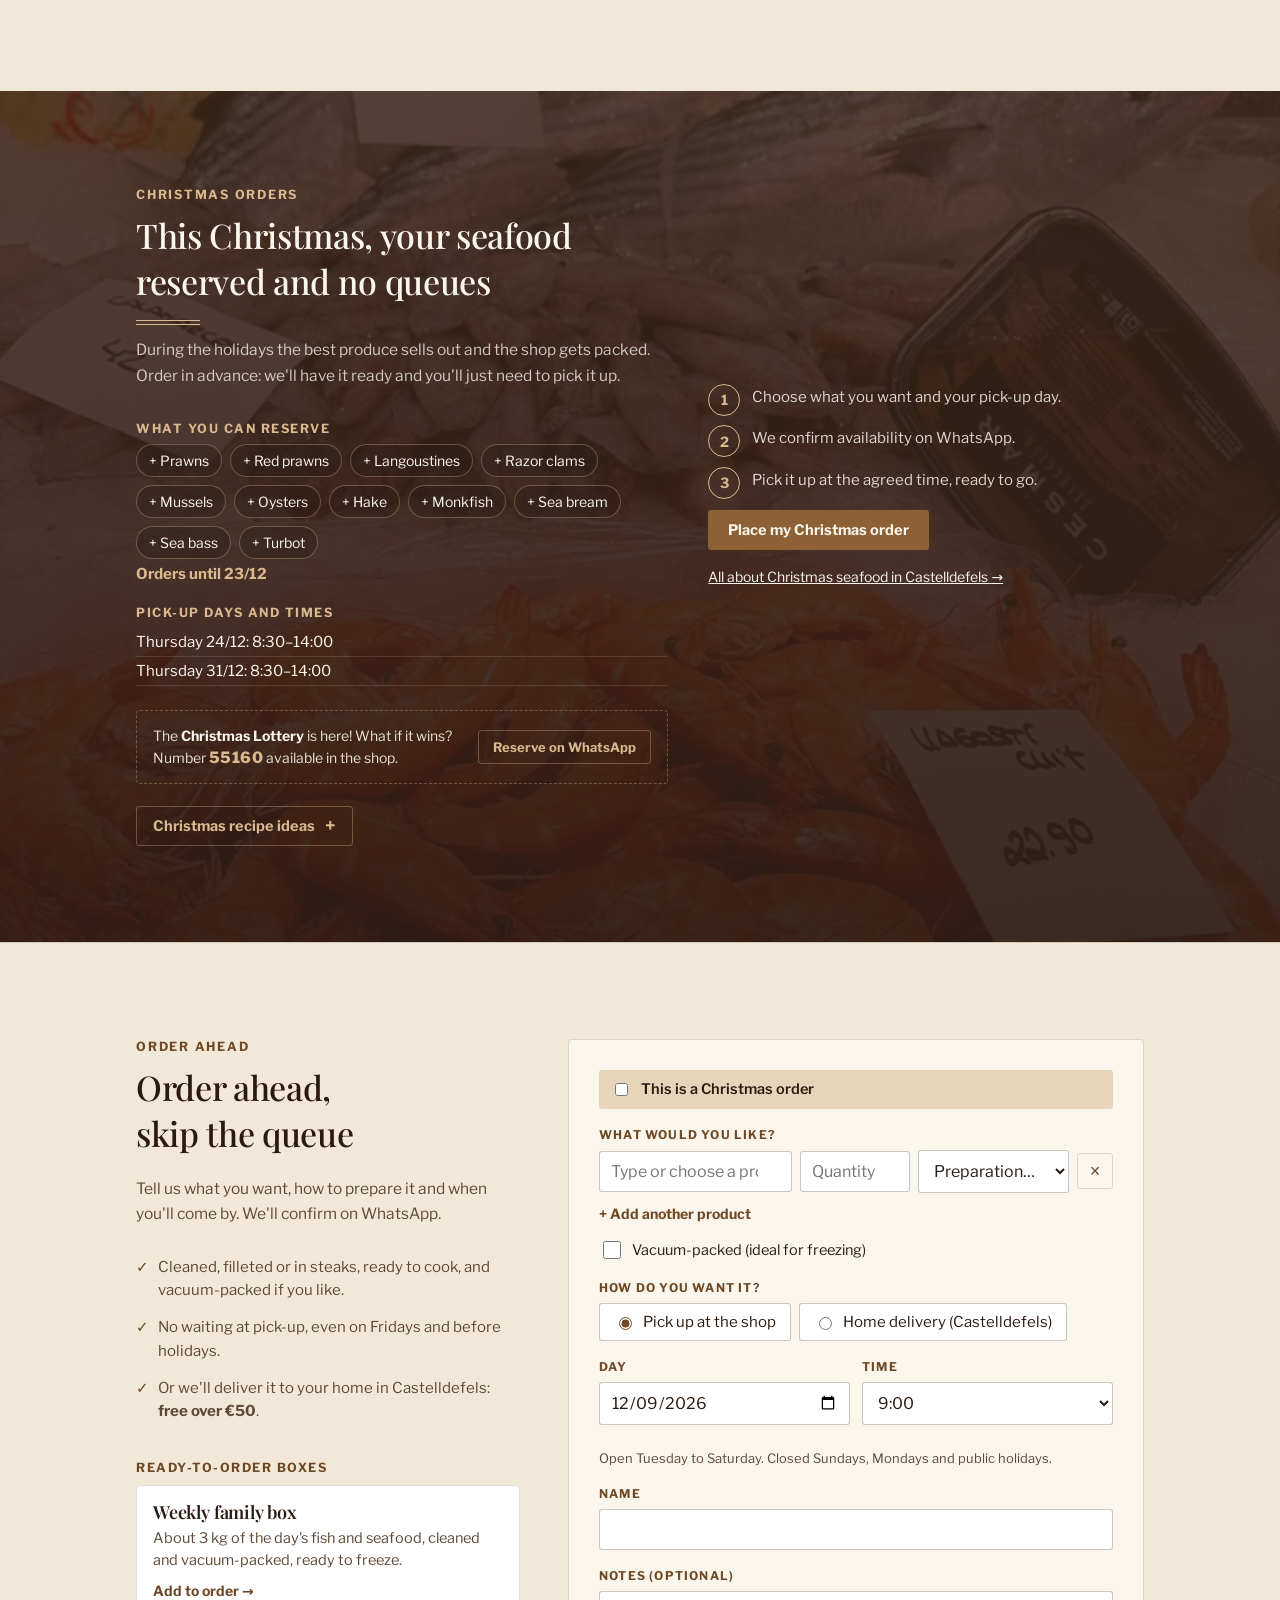
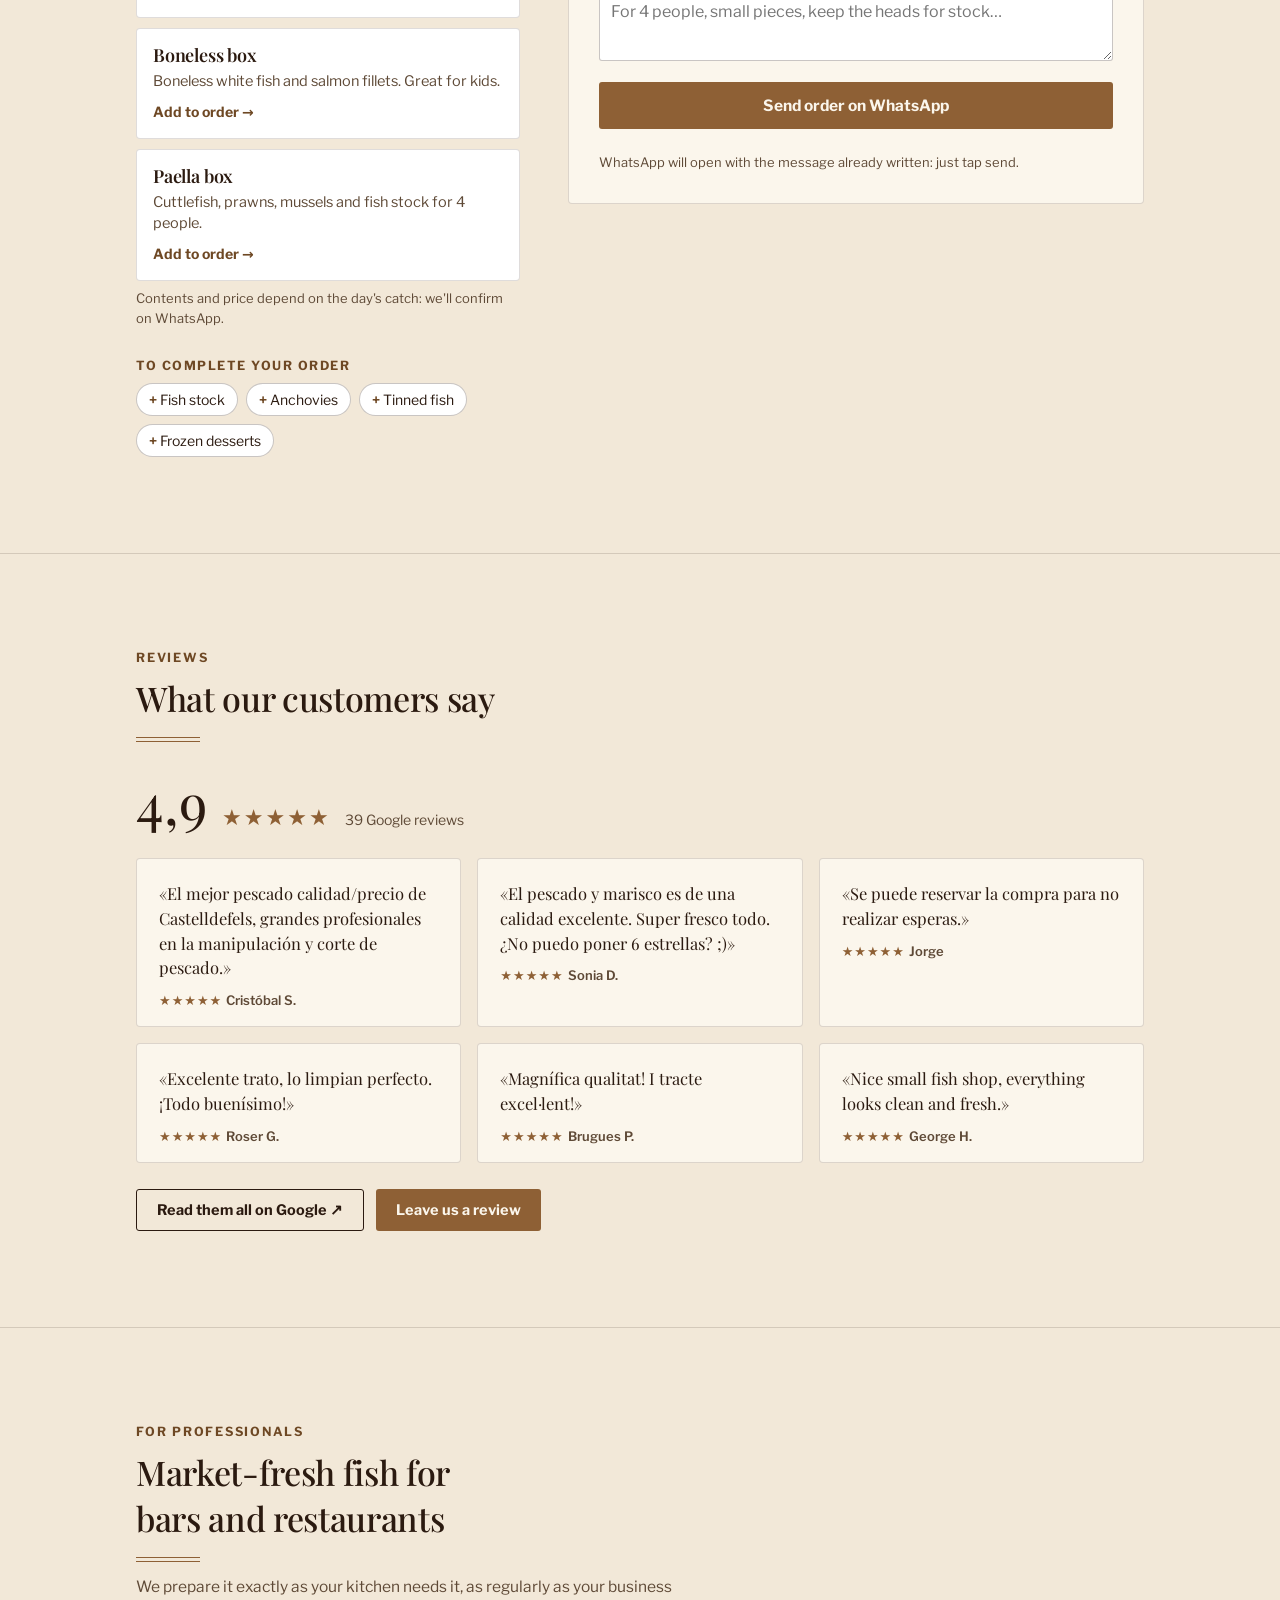
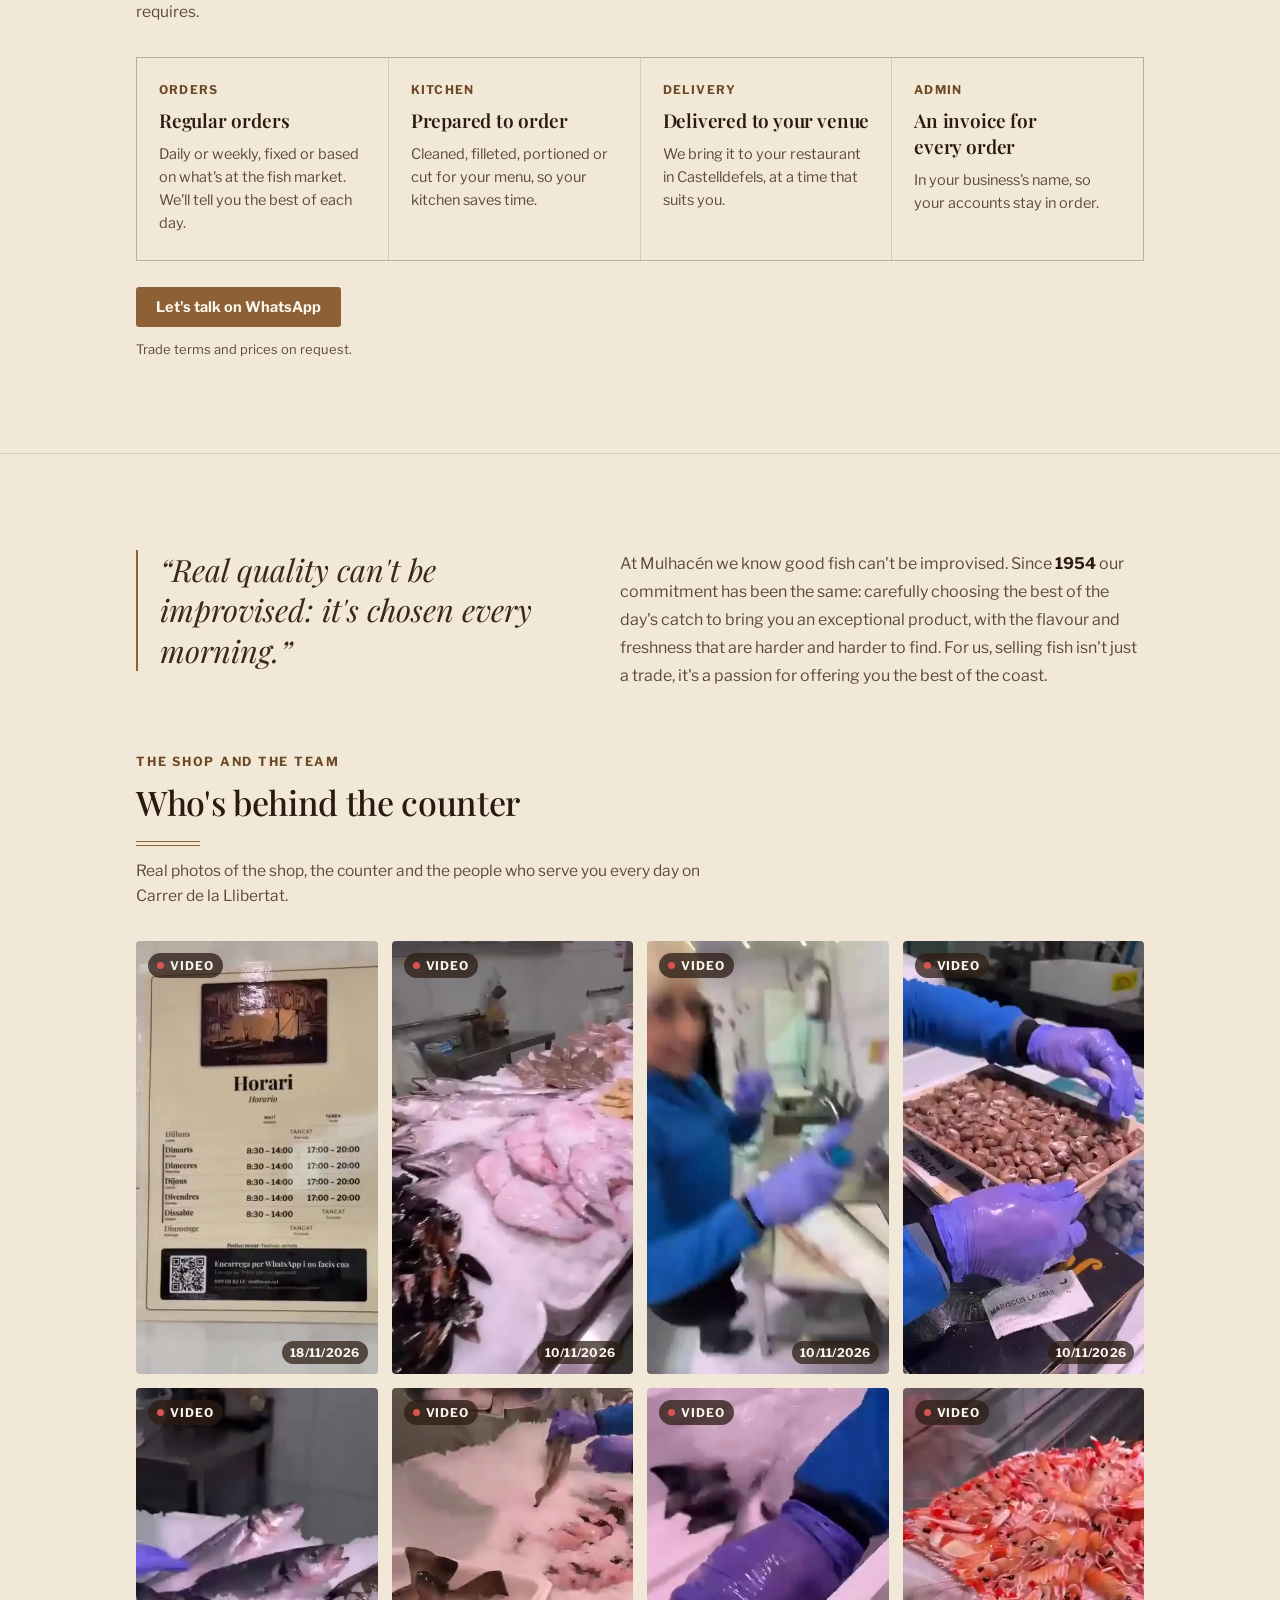
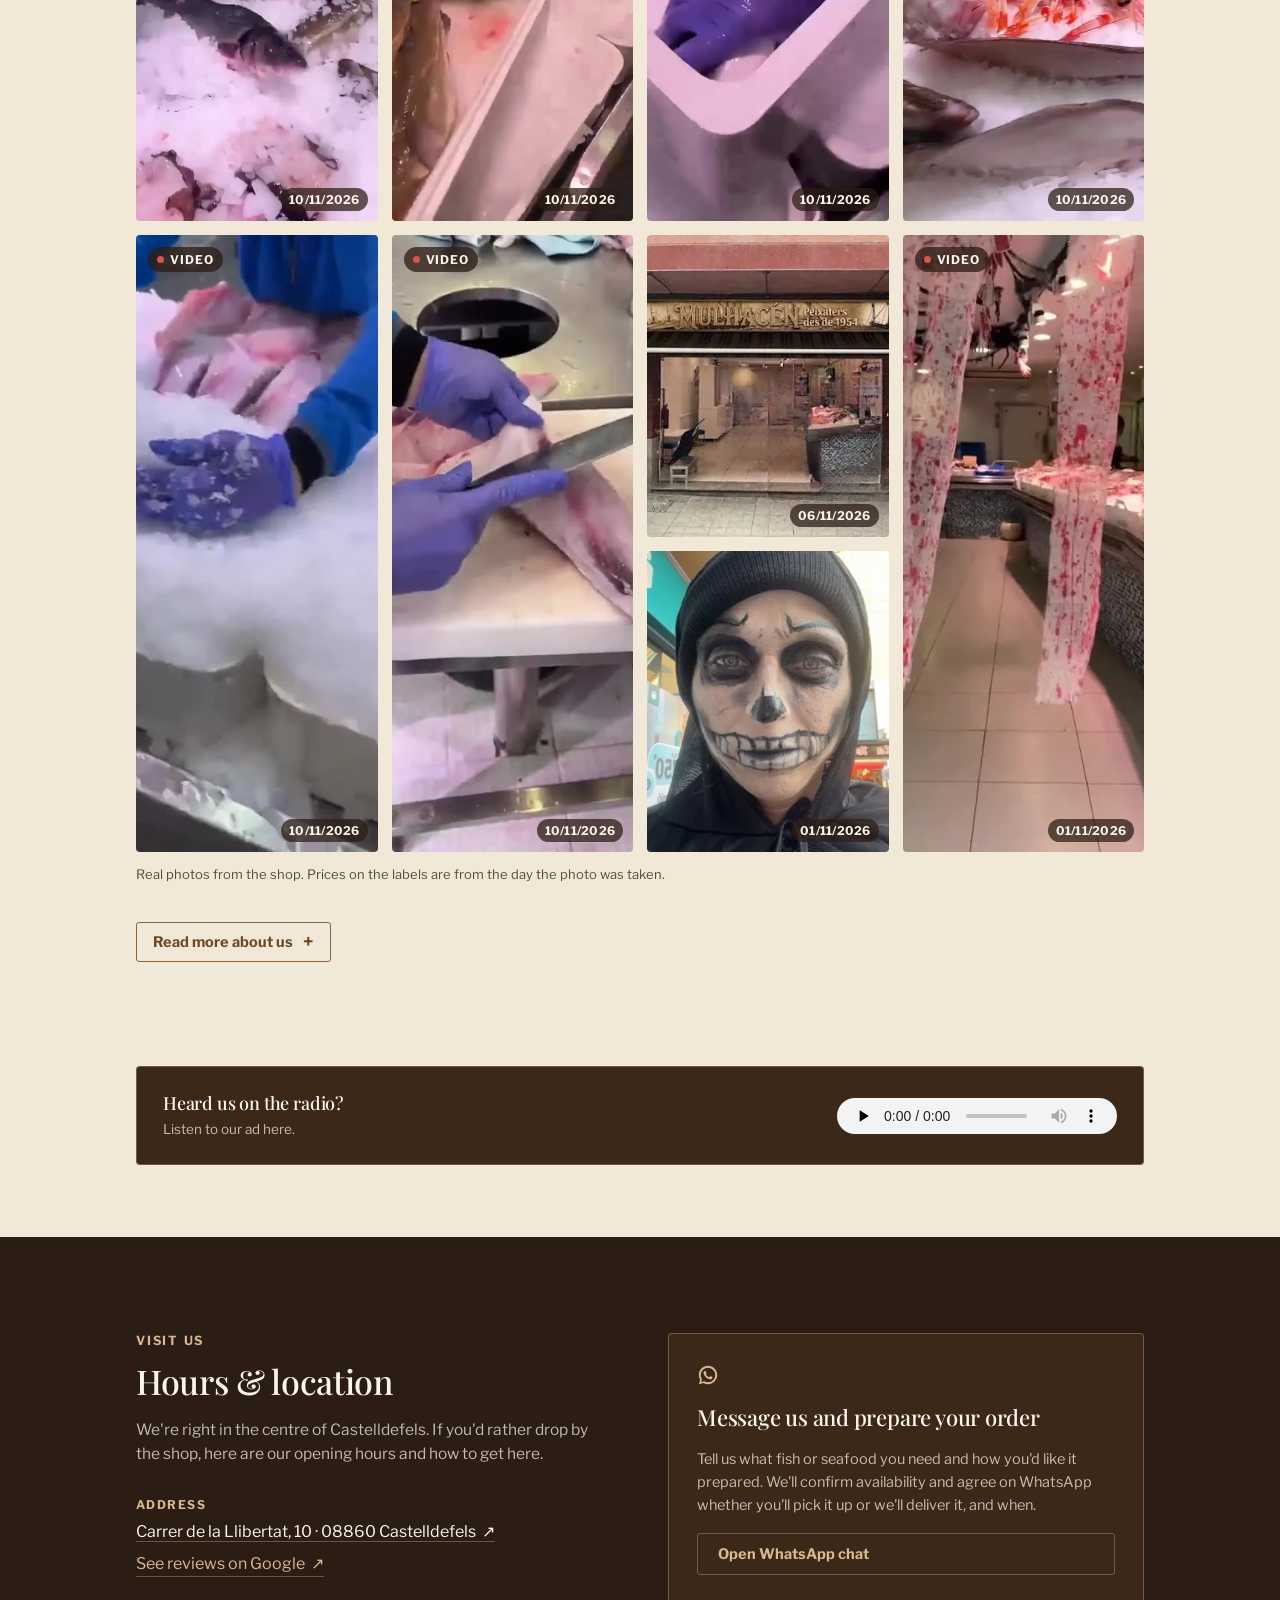
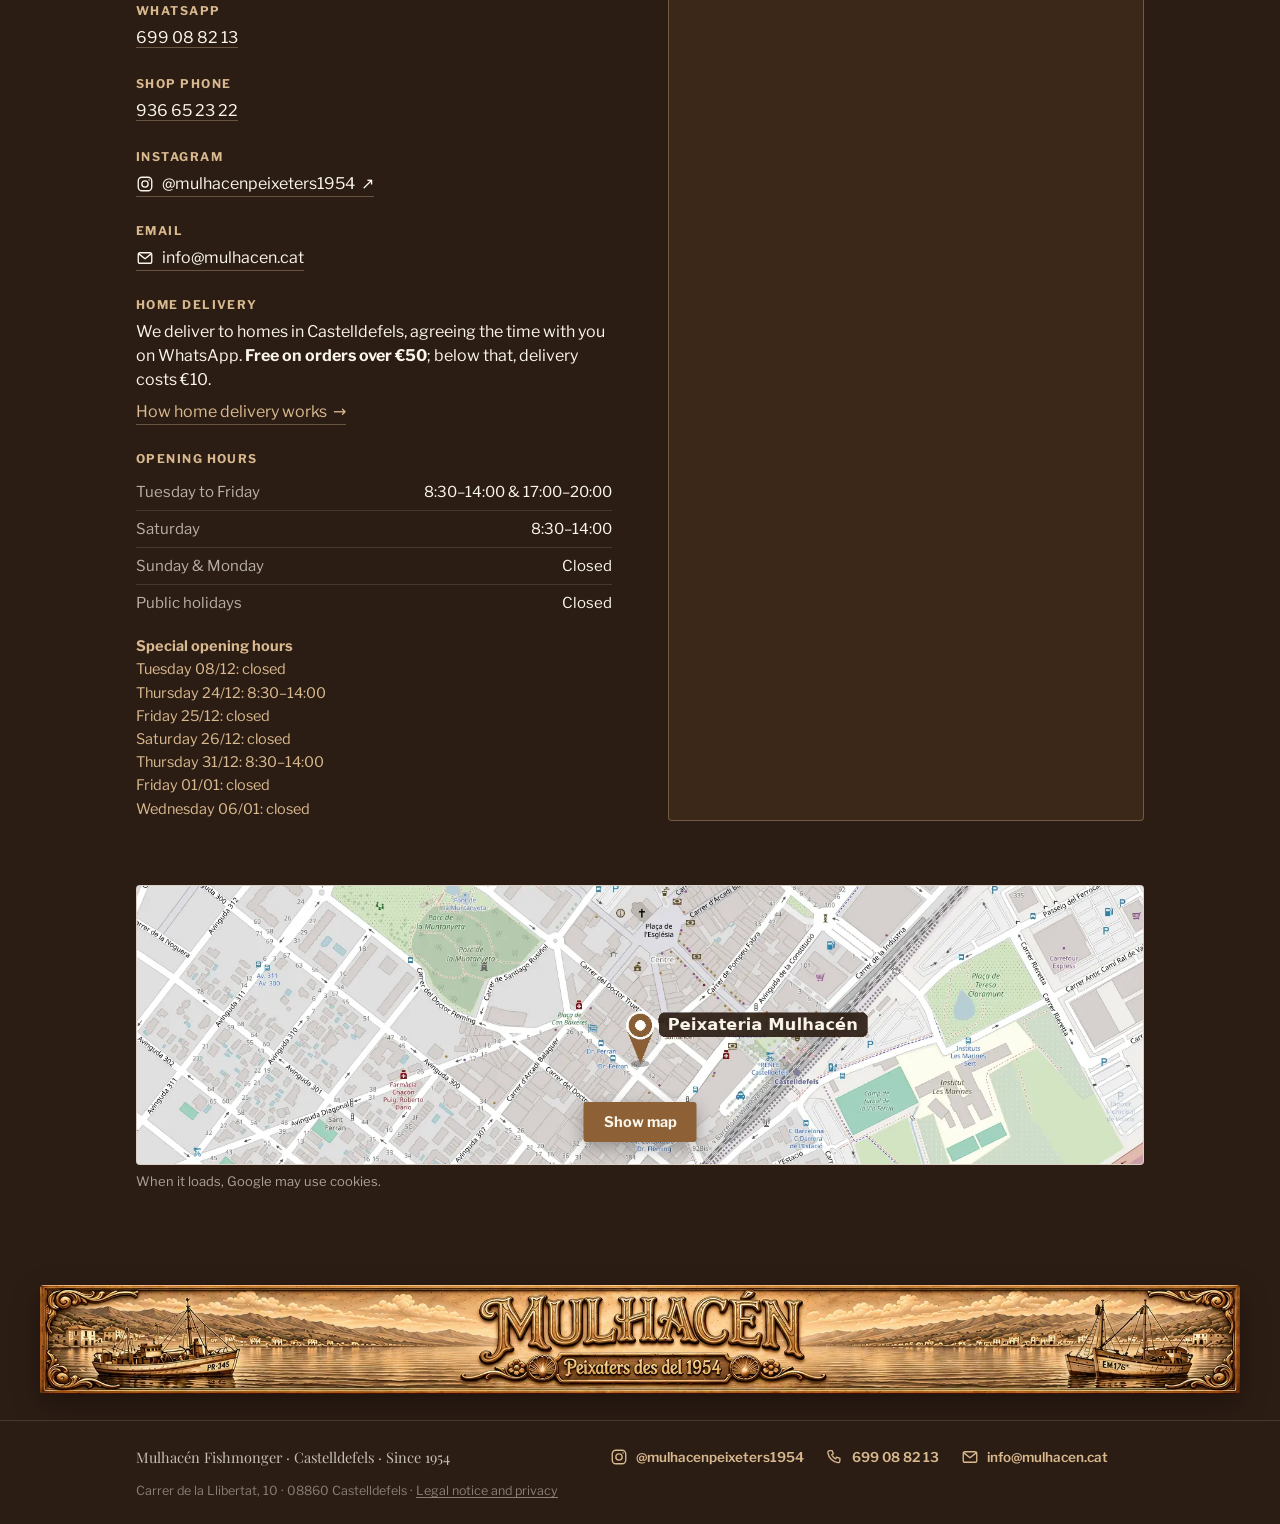
==== commit 4f91a7f3: "Avís de reinauguració: surt cada cop que s'entra a la web Co-Authored-By: Claude Opus 5.5 <noreply@a" ====
--- a/en/index.html
+++ b/en/index.html
@@ -2214,8 +2214,6 @@
     var limit = R.fins ? Date.parse(R.fins) : NaN, avui = isoDate(new Date());
     var forca = /[?&]reinauguracio/.test(location.search);
     if(!dlg || !dlg.showModal || !forca && ((R.des && avui < R.des) || isNaN(limit) || Date.now() >= limit)) return;
-    var CLAU = 'mulhacen-reinauguracio-vist';
-    try{ if(!forca && localStorage.getItem(CLAU) === avui) return; }catch(e){}
     if(R.dia && avui === R.dia){ var b = document.getElementById('riBadge'); b.removeAttribute('data-t'); b.textContent = (T[document.documentElement.lang] || T.ca).riBadgeAvui; }
     var conf = document.getElementById('riConfeti'), COLORS = ['#E04A3F','#F2B632','#2F8FD8','#3FAE6A','#D9B98F','#B05FD0'];
     if(!reduceMotion) for(var k = 0; k < 26; k++){
@@ -2230,7 +2228,6 @@
       conf.appendChild(c);
     }
     function tanca(){ if(dlg.open) dlg.close(); }
-    dlg.addEventListener('close', function(){ try{ localStorage.setItem(CLAU, avui); }catch(e){} });
     document.getElementById('riClose').addEventListener('click', tanca);
     document.getElementById('riOk').addEventListener('click', function(){ track('reinauguracio/ok'); tanca(); });
     document.getElementById('riCom').addEventListener('click', function(){ track('reinauguracio/com'); tanca(); });
